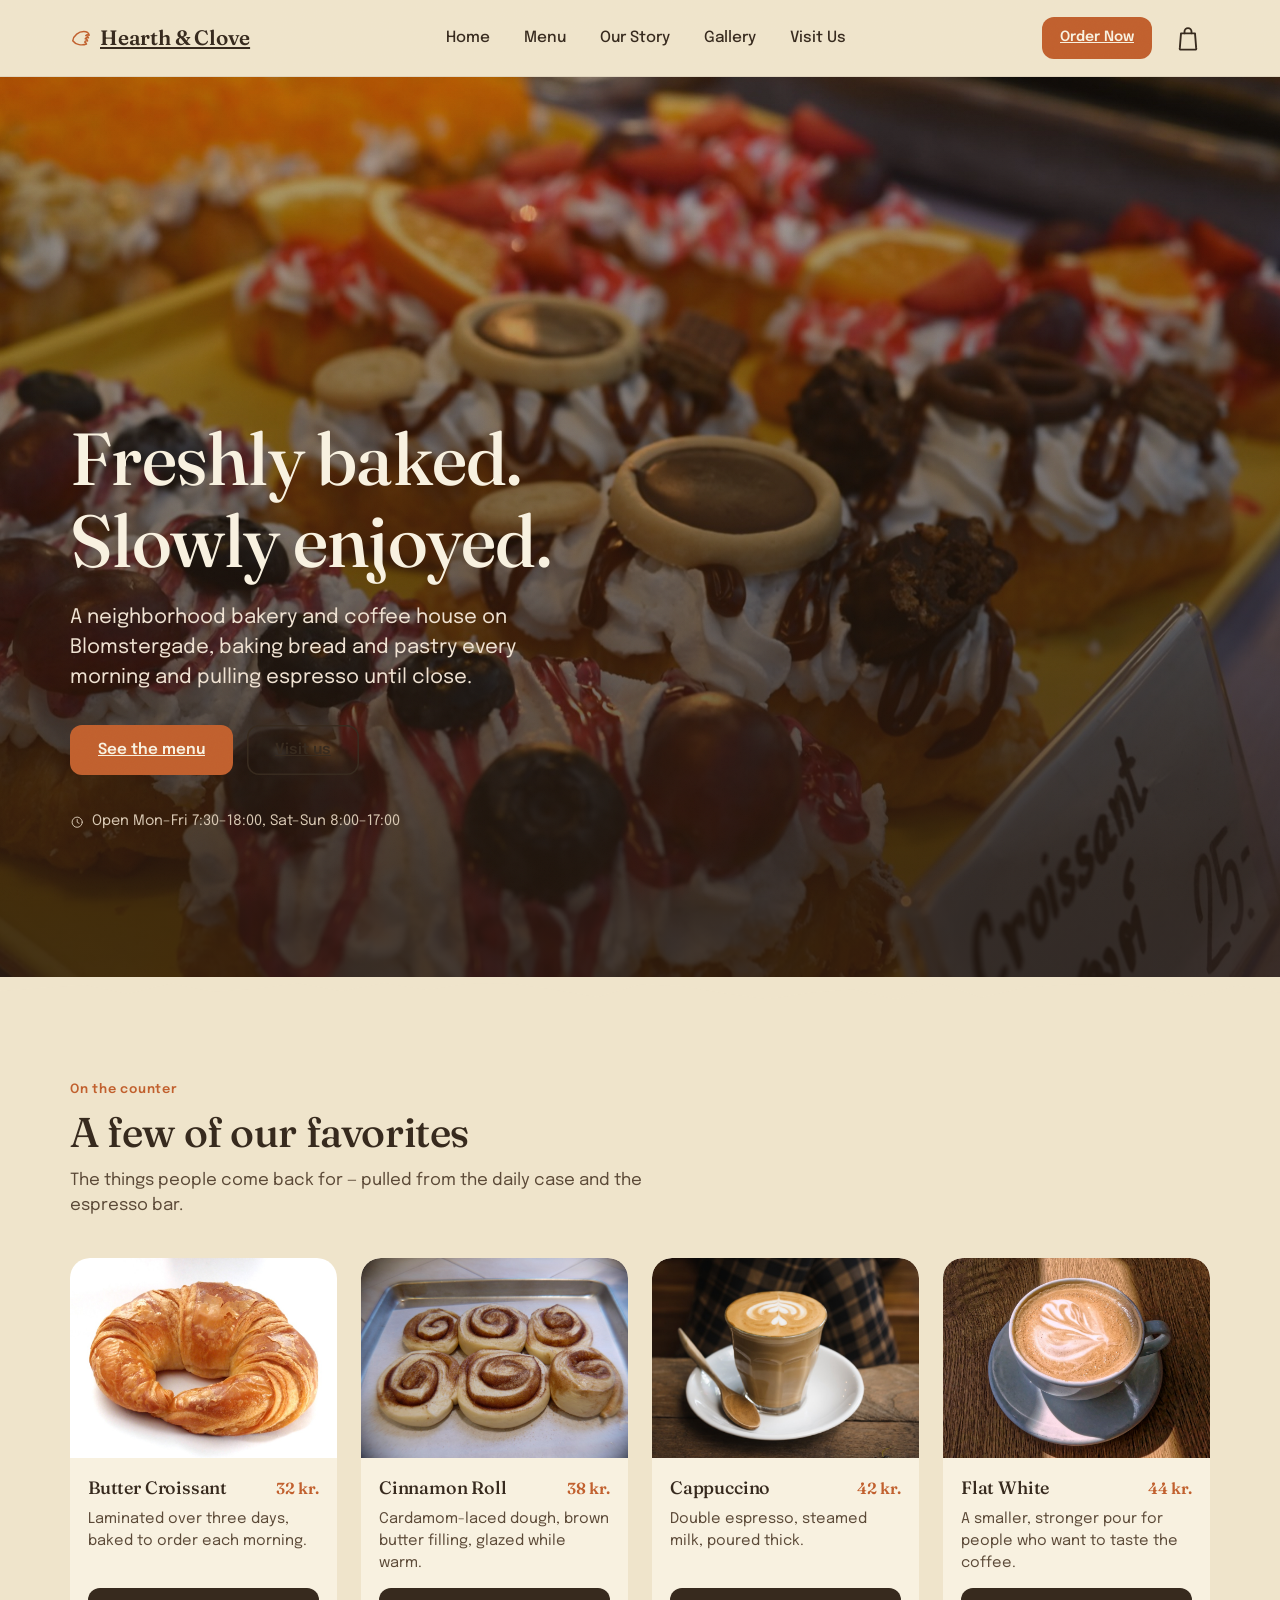
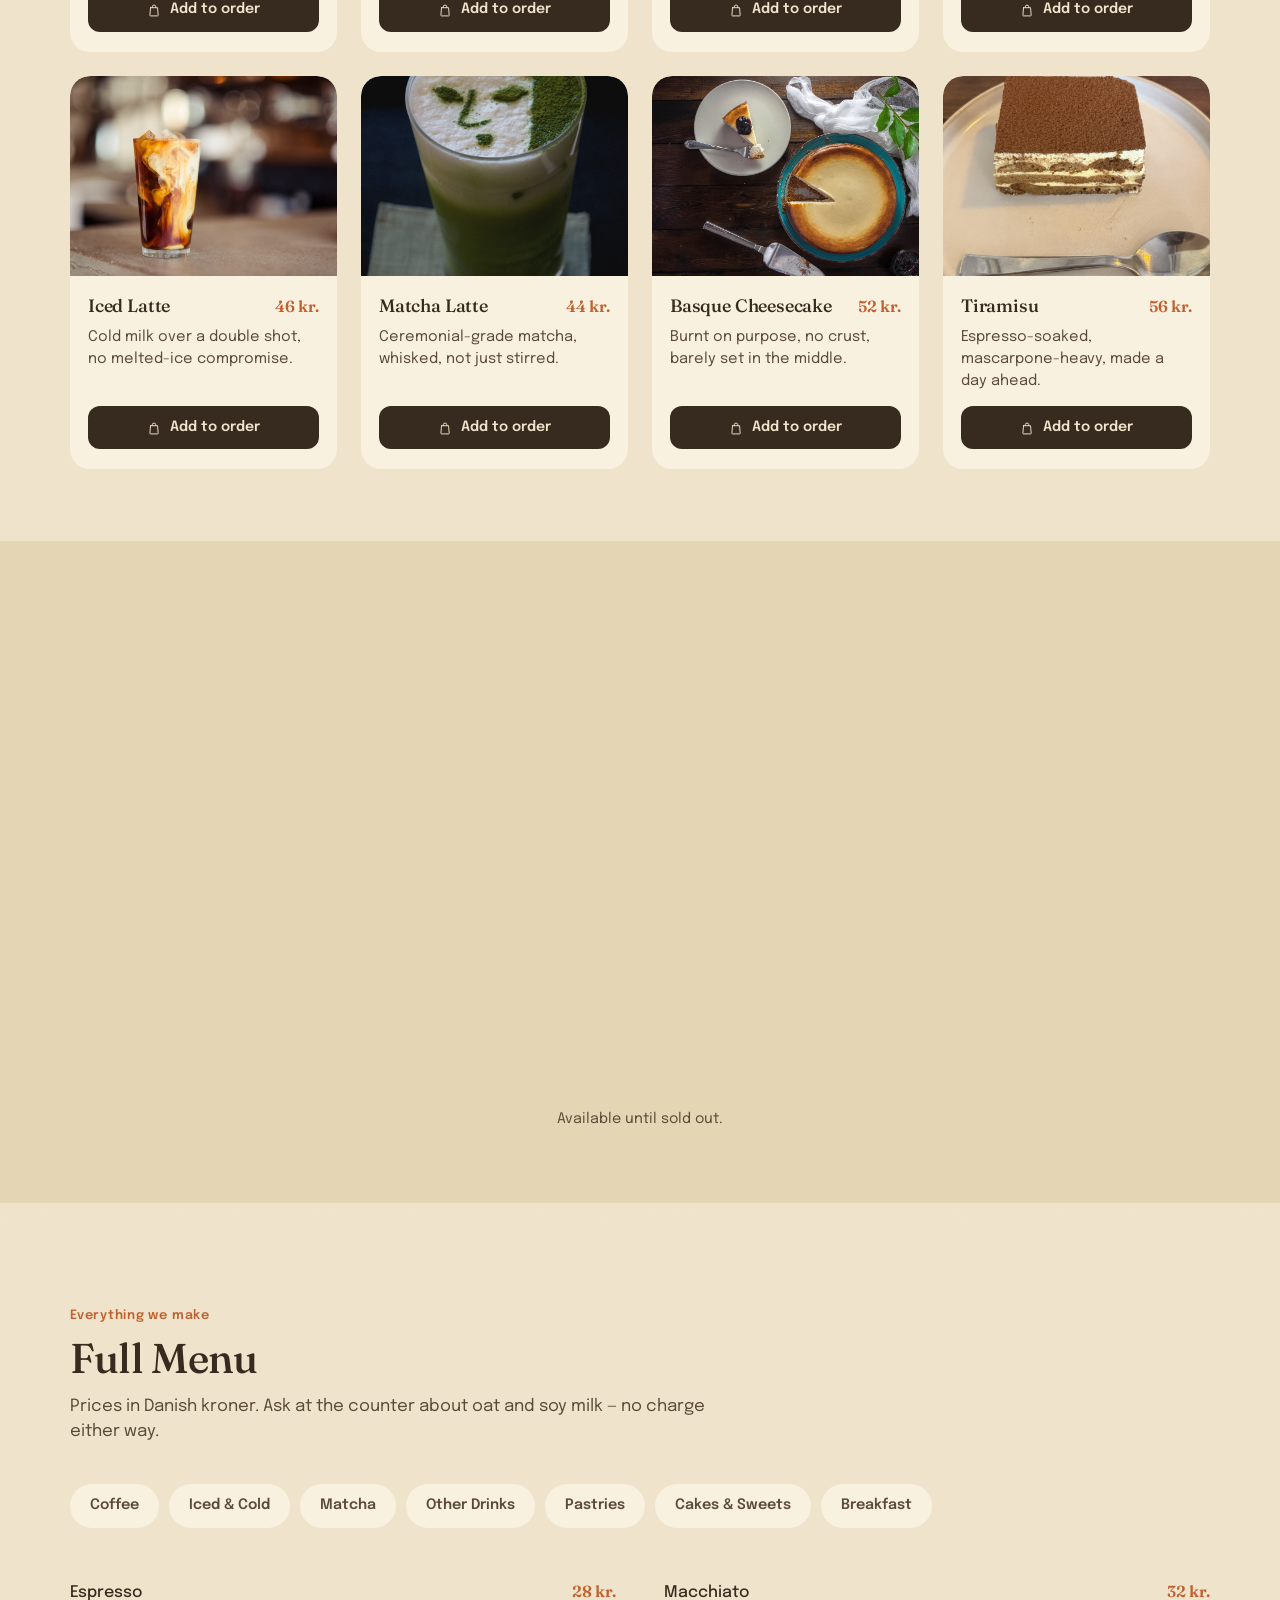
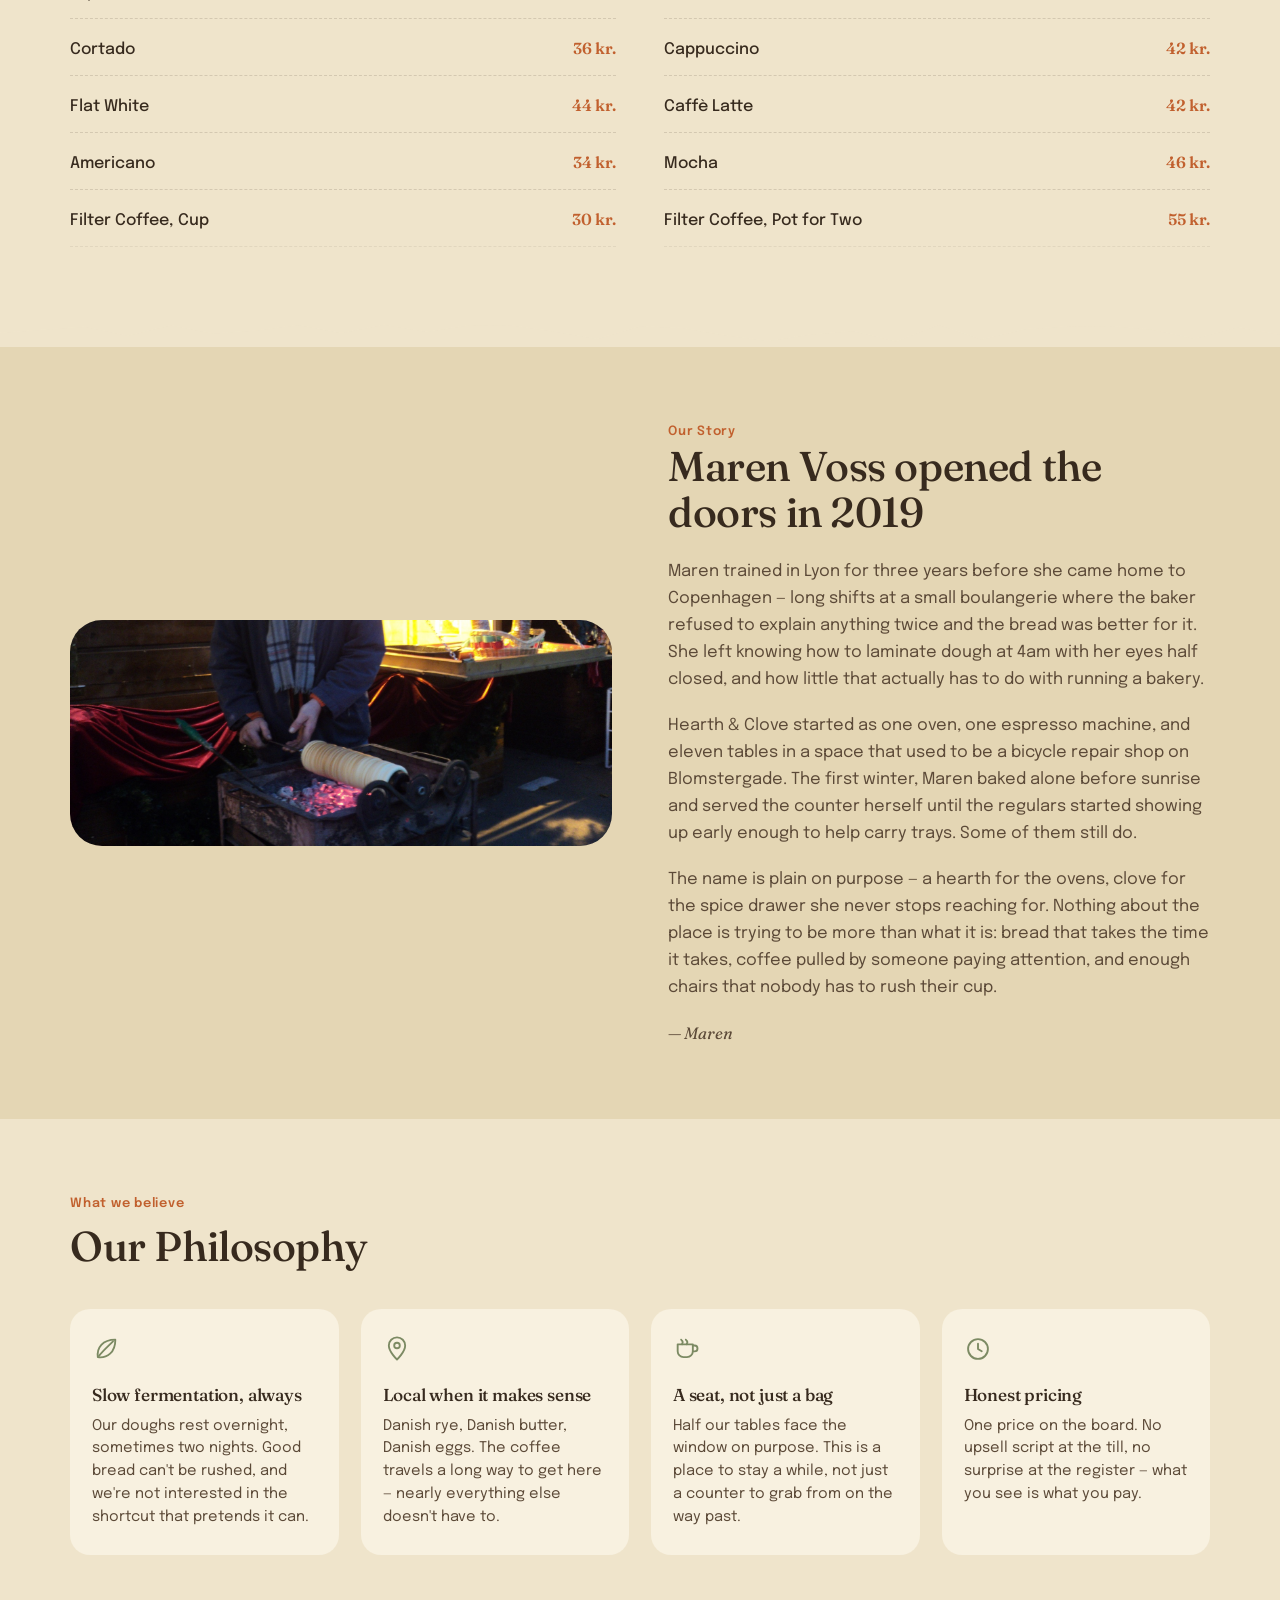
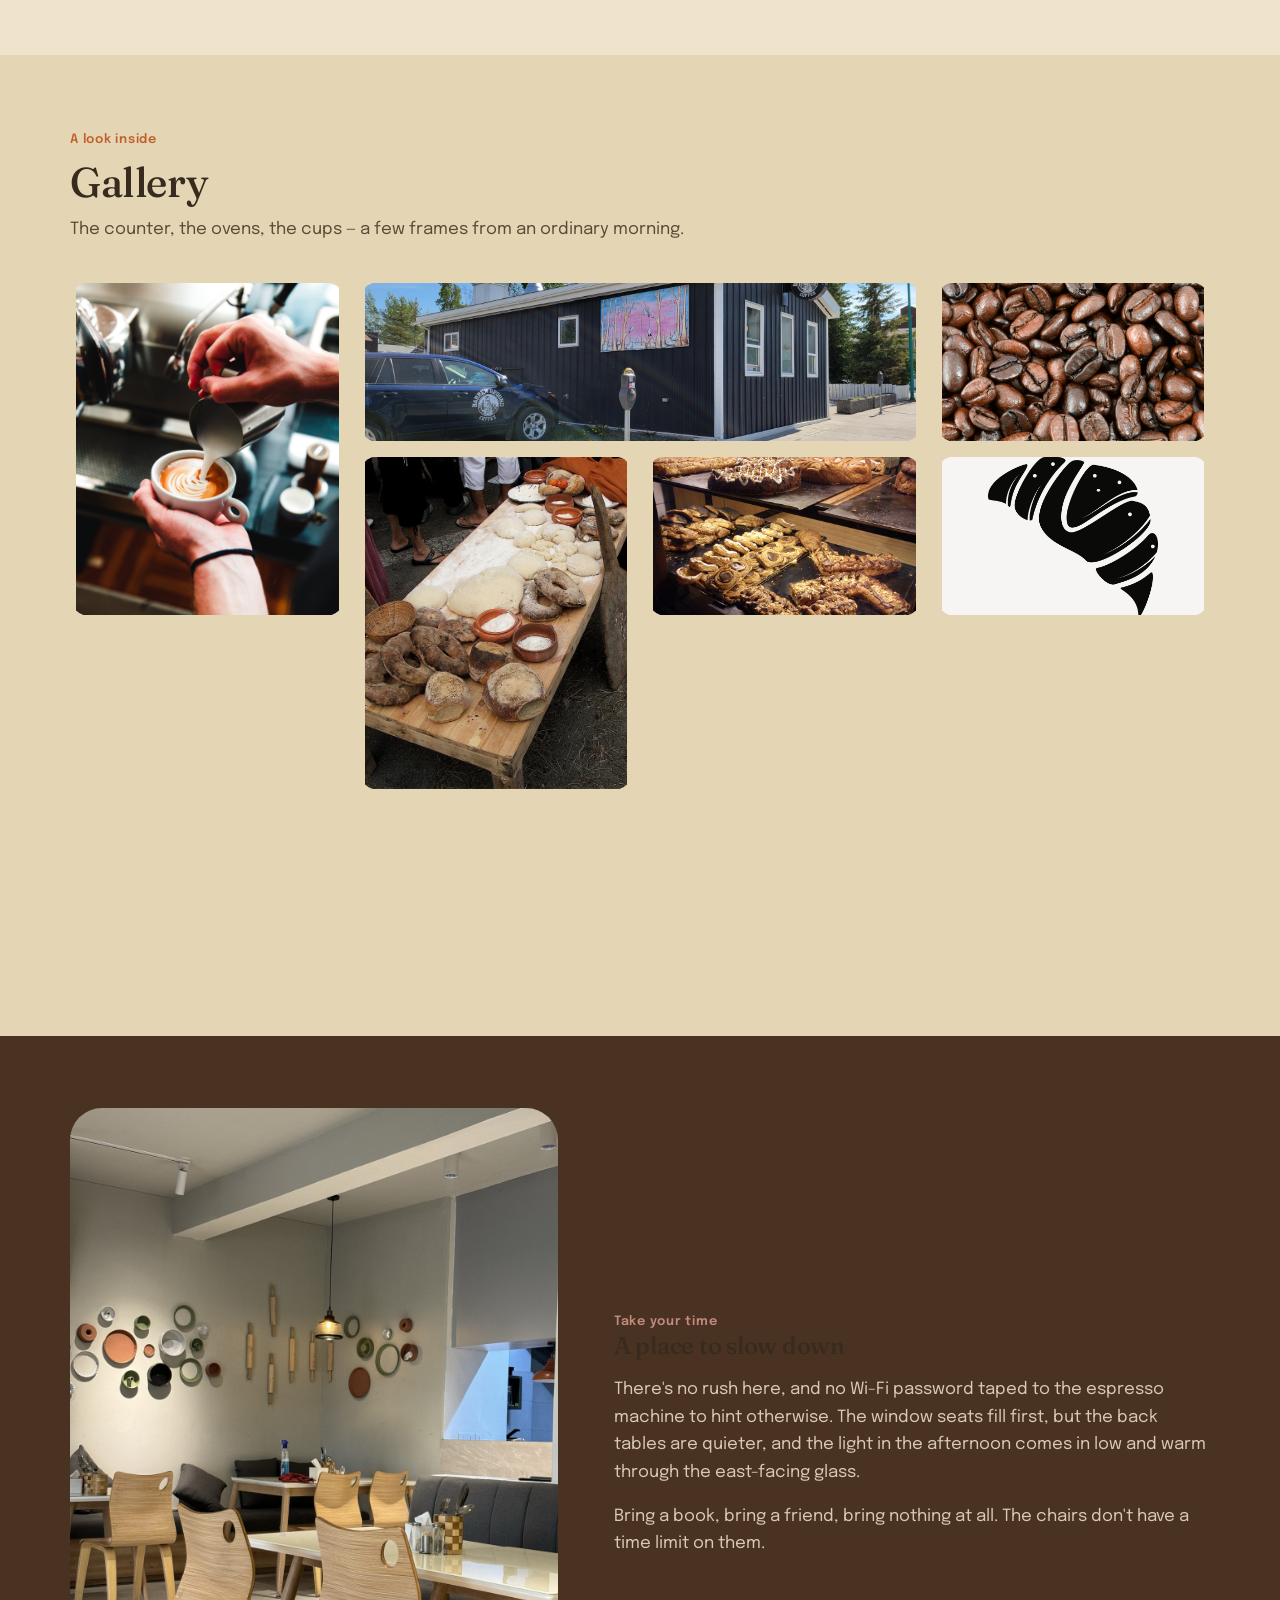
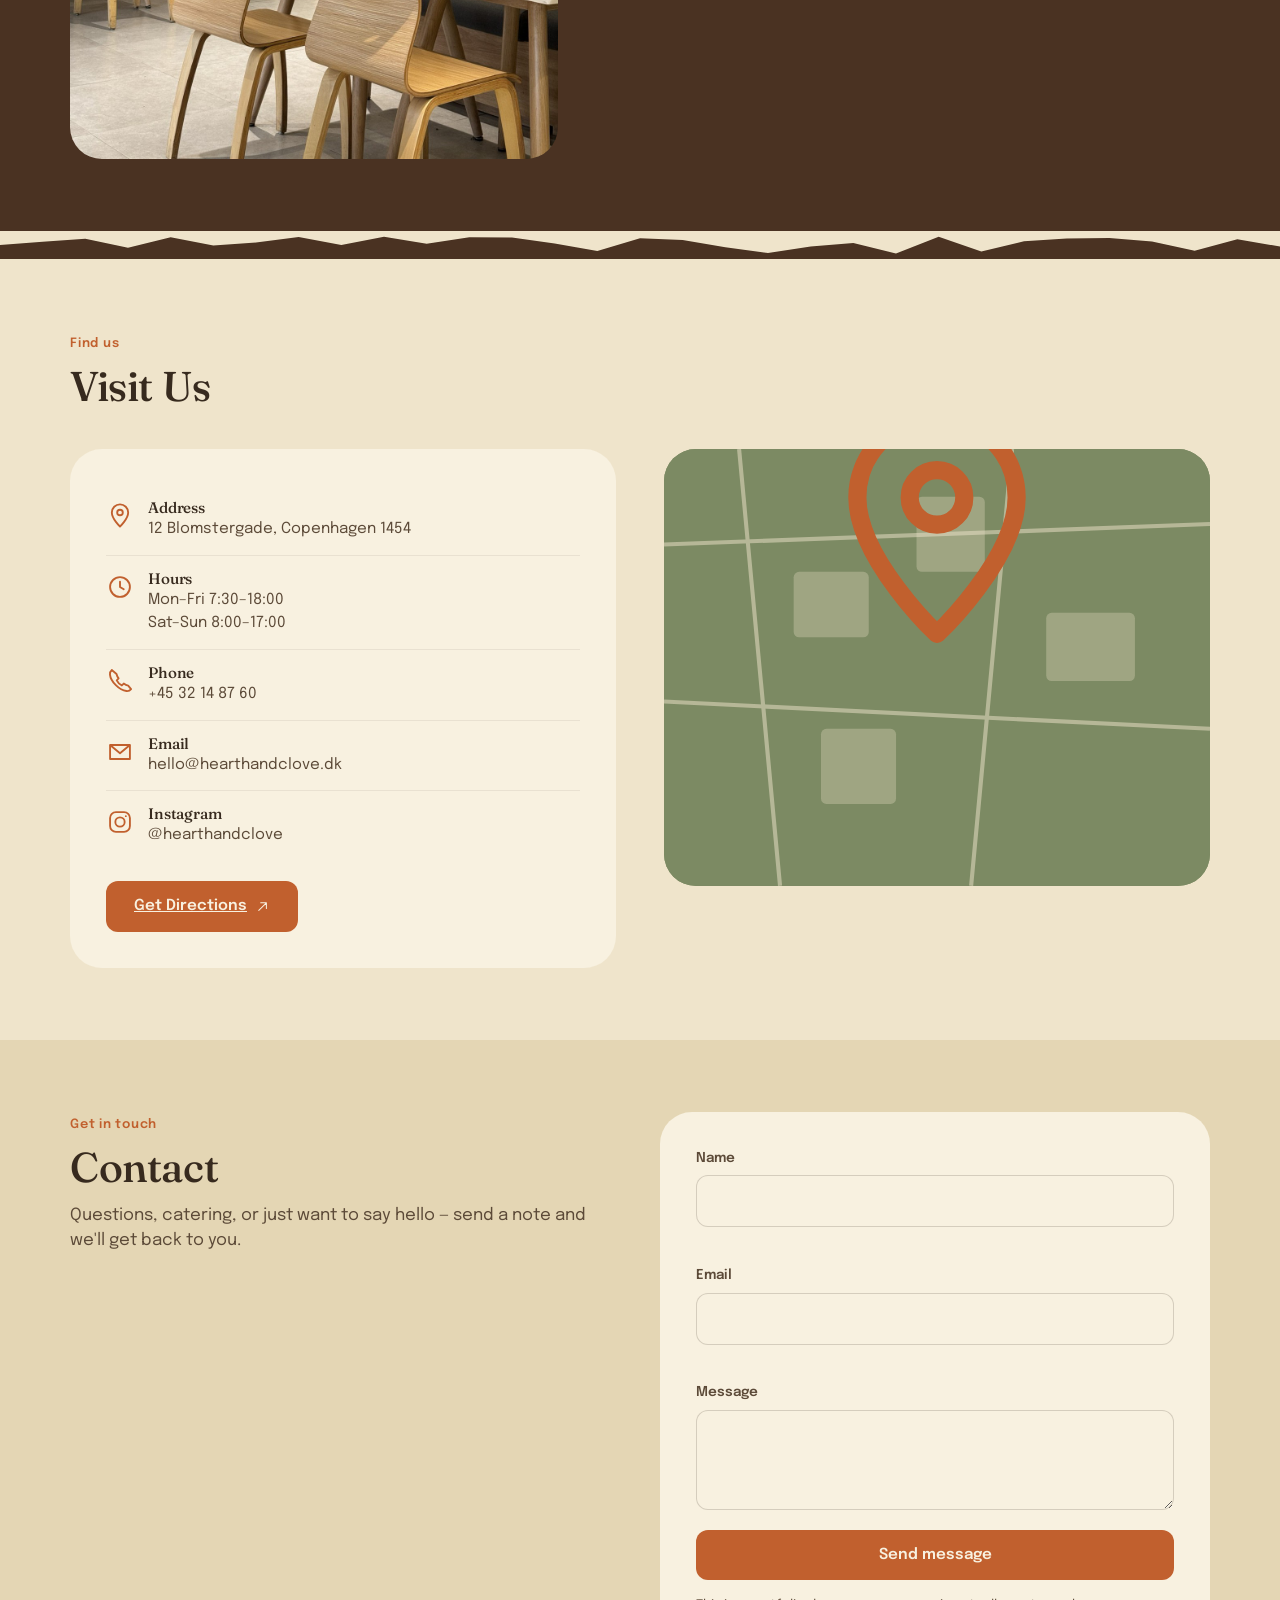
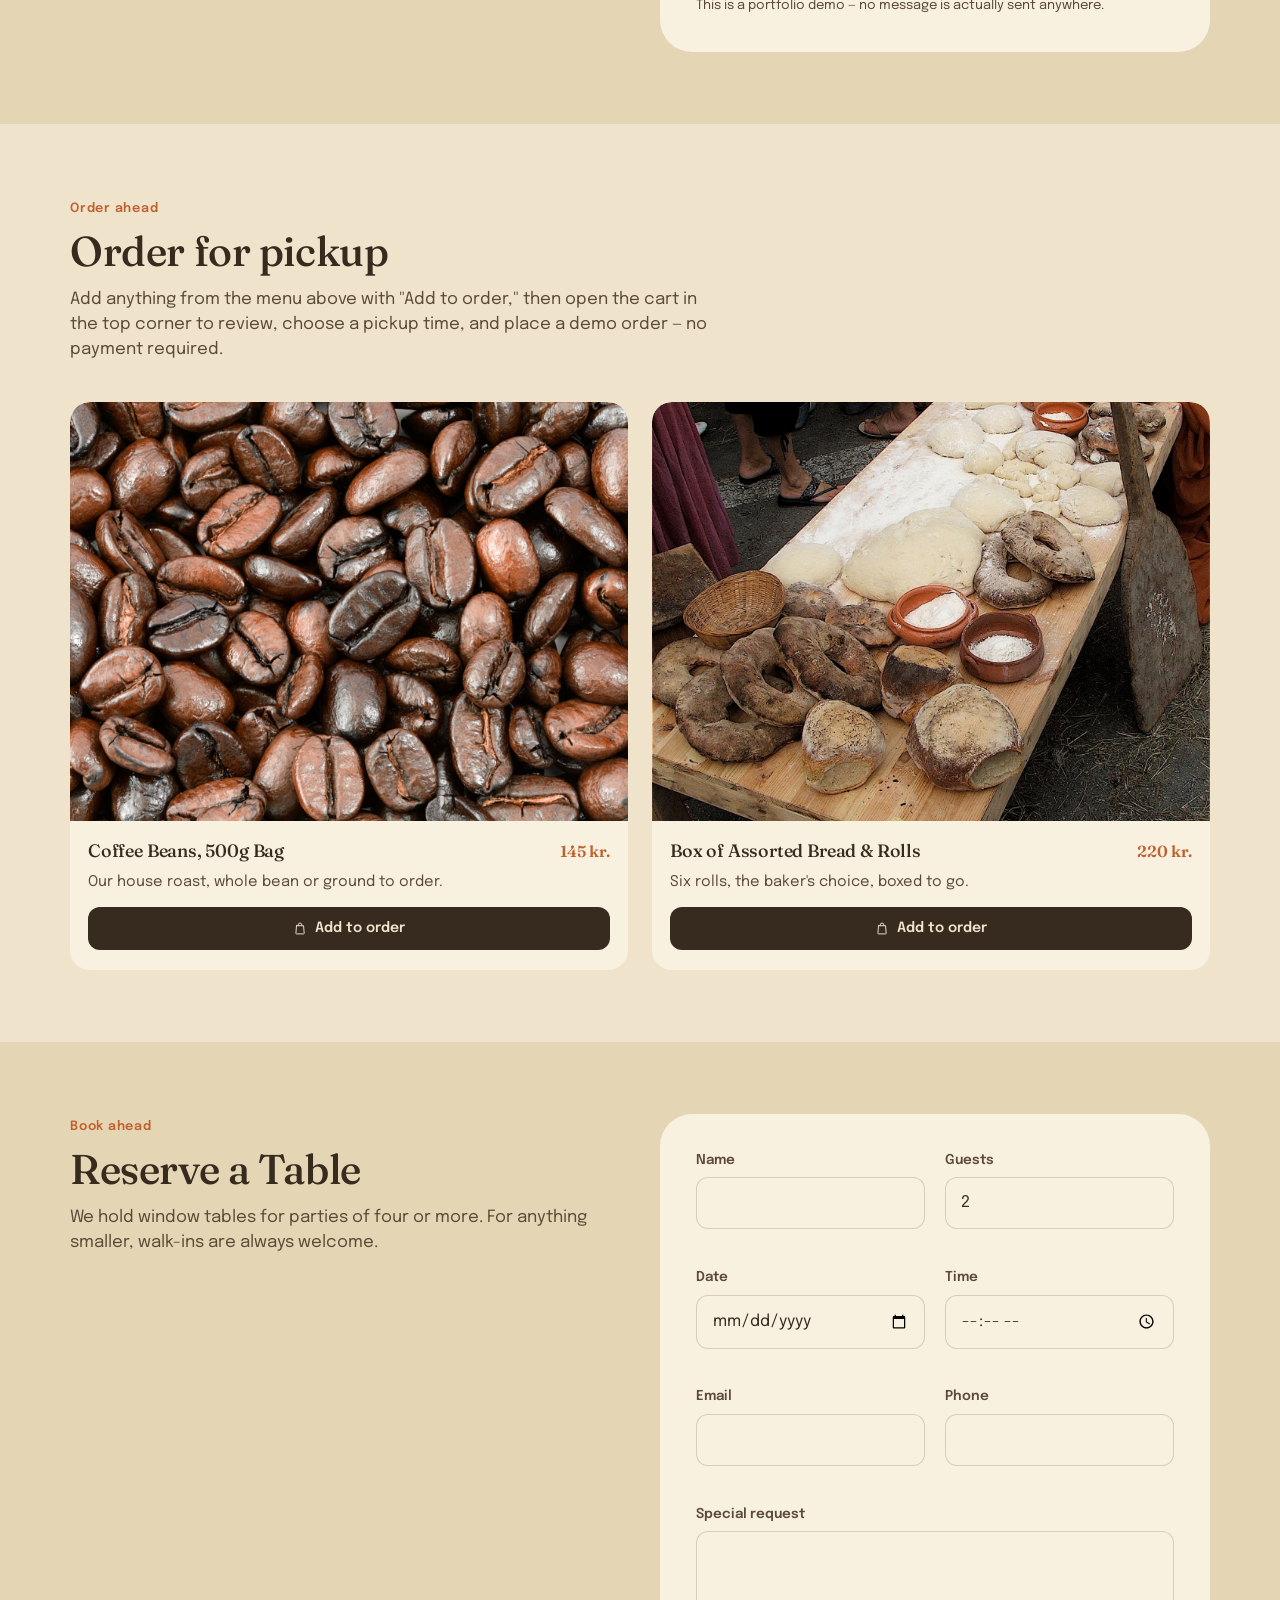
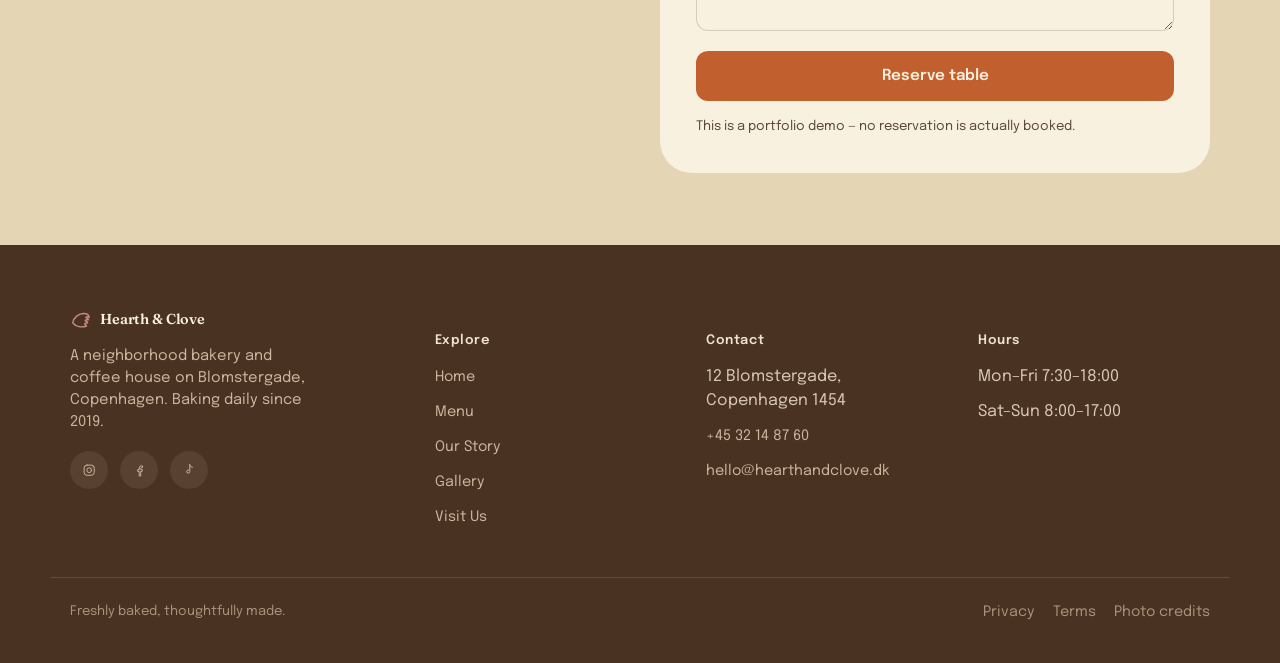
==== index.html @ 31918c6c "Add Hearth & Clove bakery/coffee shop portfolio site Fictional Copenhagen bakery brand built as a de" ====
<!DOCTYPE html>
<html lang="en">
<head>
<meta charset="UTF-8">
<meta name="viewport" content="width=device-width, initial-scale=1, viewport-fit=cover, interactive-widget=resizes-content">
<title>Hearth & Clove — Bakery &amp; Coffee House in Copenhagen</title>
<meta name="description" content="Hearth & Clove is a bakery and coffee house on Blomstergade in Copenhagen, baking bread and pastry daily and pulling espresso from open to close.">
<meta name="theme-color" media="(prefers-color-scheme: light)" content="#EFE4CB">
<meta name="theme-color" media="(prefers-color-scheme: dark)" content="#EFE4CB">
<meta name="color-scheme" content="light">
<link rel="preconnect" href="https://fonts.googleapis.com">
<link rel="preconnect" href="https://fonts.gstatic.com" crossorigin>
<link href="https://fonts.googleapis.com/css2?family=Fraunces:opsz,wght@9..144,400;9..144,500;9..144,600&family=Epilogue:wght@400;500;600;700&display=swap" rel="stylesheet">
<link rel="stylesheet" href="assets/css/style.css">
</head>
<body>

<!-- ============ Icon sprite (inline, single-weight line icons — no unicode glyphs) ============ -->
<svg style="display:none" aria-hidden="true">
  <symbol id="icon-cup" viewBox="0 0 24 24">
    <path d="M4 8h13v6a5 5 0 0 1-5 5H9a5 5 0 0 1-5-5V8Z"/>
    <path d="M17 9h1.5a2.5 2.5 0 0 1 0 5H17"/>
    <path d="M7 4c.5 1 1.3 1.2 1.3 2.2 0 .7-.5 1-.5 1.8M11 4c.5 1 1.3 1.2 1.3 2.2 0 .7-.5 1-.5 1.8"/>
  </symbol>
  <symbol id="icon-croissant" viewBox="0 0 24 24">
    <path d="M3 15c1-6 6.5-10 12-10 3 0 5.5 1.8 6 4-1.6-.8-3-.6-3.8.4 1.6.1 2.7 1 3 2.4-1.7-.5-3-.1-3.6 1.1 1.5.2 2.4 1 2.6 2.3-1.6-.4-2.8.1-3.2 1.3 1.2.3 1.9 1 2 2.1-4.8 1.8-11.8 1-15-3.6Z"/>
  </symbol>
  <symbol id="icon-clock" viewBox="0 0 24 24">
    <circle cx="12" cy="12" r="8.5"/>
    <path d="M12 7.5V12l3.2 2"/>
  </symbol>
  <symbol id="icon-pin" viewBox="0 0 24 24">
    <path d="M12 21s7-6.6 7-12A7 7 0 0 0 5 9c0 5.4 7 12 7 12Z"/>
    <circle cx="12" cy="9" r="2.4"/>
  </symbol>
  <symbol id="icon-leaf" viewBox="0 0 24 24">
    <path d="M5 19C4 11 9 4 20 4c0 11-7 16-15 15Z"/>
    <path d="M6 18c3-4 6-6.5 12-12.5"/>
  </symbol>
  <symbol id="icon-close" viewBox="0 0 24 24">
    <path d="M5 5l14 14M19 5 5 19"/>
  </symbol>
  <symbol id="icon-menu" viewBox="0 0 24 24">
    <path d="M4 7h16M4 12h16M4 17h16"/>
  </symbol>
  <symbol id="icon-bag" viewBox="0 0 24 24">
    <path d="M6 8h12l1 12.5a1 1 0 0 1-1 1.5H6a1 1 0 0 1-1-1.5L6 8Z"/>
    <path d="M9 8V6.5a3 3 0 0 1 6 0V8"/>
  </symbol>
  <symbol id="icon-chevron-left" viewBox="0 0 24 24">
    <path d="M15 5 8 12l7 7"/>
  </symbol>
  <symbol id="icon-chevron-right" viewBox="0 0 24 24">
    <path d="M9 5l7 7-7 7"/>
  </symbol>
  <symbol id="icon-arrow-up-right" viewBox="0 0 24 24">
    <path d="M6 18 18 6M9 6h9v9"/>
  </symbol>
  <symbol id="icon-mail" viewBox="0 0 24 24">
    <path d="M3.5 6h17v12h-17z"/>
    <path d="m4 6.5 8 6.5 8-6.5"/>
  </symbol>
  <symbol id="icon-phone" viewBox="0 0 24 24">
    <path d="M6 3.5 9 6c.3 1.3.9 2.6 1.8 3.8L9.2 11.4c1 2 2.4 3.4 4.4 4.4l1.6-1.6c1.2.9 2.5 1.5 3.8 1.8l2.5 3c-1 1.2-2.4 1.8-4 1.6C11.5 20 4 12.5 3.4 6.5c-.2-1.6.4-3 1.6-4Z"/>
  </symbol>
  <symbol id="icon-instagram" viewBox="0 0 24 24">
    <rect x="3.5" y="3.5" width="17" height="17" rx="5"/>
    <circle cx="12" cy="12" r="4"/>
    <circle cx="17" cy="7" r="0.8" fill="currentColor" stroke="none"/>
  </symbol>
  <symbol id="icon-facebook" viewBox="0 0 24 24">
    <path d="M14.5 21v-7h2.4l.4-3h-2.8V9c0-.9.3-1.5 1.7-1.5h1.3V4.8c-.2 0-1-.1-2-.1-2 0-3.4 1.2-3.4 3.5V11H9.5v3H12v7Z"/>
  </symbol>
  <symbol id="icon-tiktok" viewBox="0 0 24 24">
    <path d="M13 3v11.2a2.6 2.6 0 1 1-2-2.5"/>
    <path d="M13 3c.4 2.4 2 4 4.5 4.2"/>
  </symbol>
</svg>

<!-- ============ Nav ============ -->
<nav class="nav">
  <div class="container nav__row">
    <a href="#home" class="wordmark">
      <svg class="icon" viewBox="0 0 24 24"><use href="#icon-croissant"/></svg>
      Hearth &amp; Clove
    </a>
    <ul class="nav__links">
      <li><a href="#home">Home</a></li>
      <li><a href="#menu">Menu</a></li>
      <li><a href="#story">Our Story</a></li>
      <li><a href="#gallery">Gallery</a></li>
      <li><a href="#visit">Visit Us</a></li>
    </ul>
    <div class="nav__cta">
      <a href="#order" class="btn btn-primary btn-sm">Order Now</a>
      <button type="button" class="cart-btn" id="cart-open" aria-label="Open your order">
        <svg class="icon icon-lg" viewBox="0 0 24 24"><use href="#icon-bag"/></svg>
        <span class="cart-badge" hidden>0</span>
      </button>
      <input type="checkbox" id="nav-toggle" class="nav-toggle-input">
      <label for="nav-toggle" class="nav-toggle-label" aria-label="Open menu">
        <svg class="icon icon-lg" viewBox="0 0 24 24"><use href="#icon-menu"/></svg>
      </label>
    </div>
  </div>
  <div class="nav-drawer" aria-hidden="true">
    <div class="nav-drawer__scrim"></div>
    <div class="nav-drawer__panel">
      <button type="button" class="nav-drawer__close" aria-label="Close menu">
        <svg class="icon icon-lg" viewBox="0 0 24 24"><use href="#icon-close"/></svg>
      </button>
      <ul class="nav-drawer__links">
        <li><a href="#home">Home</a></li>
        <li><a href="#menu">Menu</a></li>
        <li><a href="#story">Our Story</a></li>
        <li><a href="#gallery">Gallery</a></li>
        <li><a href="#visit">Visit Us</a></li>
      </ul>
      <div class="nav-drawer__cta">
        <a href="#order" class="btn btn-primary btn-block">Order Now</a>
      </div>
    </div>
  </div>
</nav>

<main>

<!-- ============ Hero ============ -->
<section class="hero" id="home">
  <div class="hero__media">
    <img src="assets/img/hero/hero-counter.jpg" alt="Assorted mini pastries topped with cream, fresh fruit, and chocolate drizzle in a bakery display case." width="1600" height="1066" fetchpriority="high">
  </div>
  <div class="hero__scrim"></div>
  <div class="hero__content container">
    <h1 class="reveal is-visible">Freshly baked.<br>Slowly enjoyed.</h1>
    <p class="hero__sub reveal is-visible" style="transition-delay:80ms">A neighborhood bakery and coffee house on Blomstergade, baking bread and pastry every morning and pulling espresso until close.</p>
    <div class="hero__actions reveal is-visible" style="transition-delay:140ms">
      <a href="#menu" class="btn btn-primary">See the menu</a>
      <a href="#visit" class="btn btn-secondary">Visit us</a>
    </div>
    <div class="hero__info reveal is-visible" style="transition-delay:180ms">
      <svg class="icon" viewBox="0 0 24 24"><use href="#icon-clock"/></svg>
      Open Mon–Fri 7:30–18:00, Sat–Sun 8:00–17:00
    </div>
  </div>
</section>

<div class="deckle"><svg viewBox="0 0 1200 28" preserveAspectRatio="none" aria-hidden="true"><path d="M0,28 L0,14.0 L40,10.8 L80,7.7 L120,16.7 L160,6.3 L200,14.6 L240,11.6 L280,6.0 L320,14.1 L360,5.7 L400,12.8 L440,6.3 L480,6.6 L520,12.6 L560,19.9 L600,7.2 L640,9.0 L680,16.3 L720,22.1 L760,15.4 L800,12.1 L840,22.6 L880,5.8 L920,20.5 L960,10.2 L1000,7.6 L1040,7.1 L1080,10.6 L1120,19.7 L1160,8.3 L1200,15.5 L1200,28 Z"/></svg></div>

<!-- ============ Favorites ============ -->
<section id="favorites">
  <div class="container">
    <div class="section-head reveal">
      <span class="eyebrow">On the counter</span>
      <h2>A few of our favorites</h2>
      <p>The things people come back for — pulled from the daily case and the espresso bar.</p>
    </div>
    <div class="product-grid">

      <article class="product-card reveal-rise">
        <div class="product-card__media">
          <img src="assets/img/products/butter-croissant.jpg" alt="A whole, flaky butter croissant." width="1000" height="750" loading="lazy">
        </div>
        <div class="product-card__body">
          <div class="product-card__row">
            <h3 class="product-card__name">Butter Croissant</h3>
            <span class="product-card__price">32 kr.</span>
          </div>
          <p class="product-card__desc">Laminated over three days, baked to order each morning.</p>
          <button type="button" class="product-card__add" data-id="butter-croissant" data-name="Butter Croissant" data-price="32" data-img="assets/img/products/butter-croissant.jpg">
            <svg class="icon" viewBox="0 0 24 24"><use href="#icon-bag"/></svg> Add to order
          </button>
        </div>
      </article>

      <article class="product-card reveal-rise" style="transition-delay:60ms">
        <div class="product-card__media">
          <img src="assets/img/products/cinnamon-roll.jpg" alt="A cinnamon bun fresh from its second rise, generously spiraled." width="1000" height="750" loading="lazy">
        </div>
        <div class="product-card__body">
          <div class="product-card__row">
            <h3 class="product-card__name">Cinnamon Roll</h3>
            <span class="product-card__price">38 kr.</span>
          </div>
          <p class="product-card__desc">Cardamom-laced dough, brown butter filling, glazed while warm.</p>
          <button type="button" class="product-card__add" data-id="cinnamon-roll" data-name="Cinnamon Roll" data-price="38" data-img="assets/img/products/cinnamon-roll.jpg">
            <svg class="icon" viewBox="0 0 24 24"><use href="#icon-bag"/></svg> Add to order
          </button>
        </div>
      </article>

      <article class="product-card reveal-rise" style="transition-delay:120ms">
        <div class="product-card__media">
          <img src="assets/img/products/cappuccino.jpg" alt="A cappuccino in a white cup with a dusting of cocoa." width="1000" height="666" loading="lazy">
        </div>
        <div class="product-card__body">
          <div class="product-card__row">
            <h3 class="product-card__name">Cappuccino</h3>
            <span class="product-card__price">42 kr.</span>
          </div>
          <p class="product-card__desc">Double espresso, steamed milk, poured thick.</p>
          <button type="button" class="product-card__add" data-id="cappuccino" data-name="Cappuccino" data-price="42" data-img="assets/img/products/cappuccino.jpg">
            <svg class="icon" viewBox="0 0 24 24"><use href="#icon-bag"/></svg> Add to order
          </button>
        </div>
      </article>

      <article class="product-card reveal-rise" style="transition-delay:180ms">
        <div class="product-card__media">
          <img src="assets/img/products/flat-white.jpg" alt="A flat white coffee with tight, velvety latte art." width="1000" height="800" loading="lazy">
        </div>
        <div class="product-card__body">
          <div class="product-card__row">
            <h3 class="product-card__name">Flat White</h3>
            <span class="product-card__price">44 kr.</span>
          </div>
          <p class="product-card__desc">A smaller, stronger pour for people who want to taste the coffee.</p>
          <button type="button" class="product-card__add" data-id="flat-white" data-name="Flat White" data-price="44" data-img="assets/img/products/flat-white.jpg">
            <svg class="icon" viewBox="0 0 24 24"><use href="#icon-bag"/></svg> Add to order
          </button>
        </div>
      </article>

      <article class="product-card reveal-rise" style="transition-delay:0ms">
        <div class="product-card__media">
          <img src="assets/img/products/iced-latte.jpg" alt="A macro view of an iced latte in a glass, layered with milk and espresso." width="1024" height="684" loading="lazy">
        </div>
        <div class="product-card__body">
          <div class="product-card__row">
            <h3 class="product-card__name">Iced Latte</h3>
            <span class="product-card__price">46 kr.</span>
          </div>
          <p class="product-card__desc">Cold milk over a double shot, no melted-ice compromise.</p>
          <button type="button" class="product-card__add" data-id="iced-latte" data-name="Iced Latte" data-price="46" data-img="assets/img/products/iced-latte.jpg">
            <svg class="icon" viewBox="0 0 24 24"><use href="#icon-bag"/></svg> Add to order
          </button>
        </div>
      </article>

      <article class="product-card reveal-rise" style="transition-delay:60ms">
        <div class="product-card__media">
          <img src="assets/img/products/matcha-latte.jpg" alt="A matcha latte with a vivid green swirl in a glass cup." width="874" height="1000" loading="lazy">
        </div>
        <div class="product-card__body">
          <div class="product-card__row">
            <h3 class="product-card__name">Matcha Latte</h3>
            <span class="product-card__price">44 kr.</span>
          </div>
          <p class="product-card__desc">Ceremonial-grade matcha, whisked, not just stirred.</p>
          <button type="button" class="product-card__add" data-id="matcha-latte" data-name="Matcha Latte" data-price="44" data-img="assets/img/products/matcha-latte.jpg">
            <svg class="icon" viewBox="0 0 24 24"><use href="#icon-bag"/></svg> Add to order
          </button>
        </div>
      </article>

      <article class="product-card reveal-rise" style="transition-delay:120ms">
        <div class="product-card__media">
          <img src="assets/img/products/basque-cheesecake.jpg" alt="A slice of Basque-style cheesecake with a deeply caramelized top." width="1024" height="683" loading="lazy">
        </div>
        <div class="product-card__body">
          <div class="product-card__row">
            <h3 class="product-card__name">Basque Cheesecake</h3>
            <span class="product-card__price">52 kr.</span>
          </div>
          <p class="product-card__desc">Burnt on purpose, no crust, barely set in the middle.</p>
          <button type="button" class="product-card__add" data-id="basque-cheesecake" data-name="Basque Cheesecake" data-price="52" data-img="assets/img/products/basque-cheesecake.jpg">
            <svg class="icon" viewBox="0 0 24 24"><use href="#icon-bag"/></svg> Add to order
          </button>
        </div>
      </article>

      <article class="product-card reveal-rise" style="transition-delay:180ms">
        <div class="product-card__media">
          <img src="assets/img/products/tiramisu.jpg" alt="A slice of tiramisu dusted with cocoa on a beige plate." width="939" height="1000" loading="lazy">
        </div>
        <div class="product-card__body">
          <div class="product-card__row">
            <h3 class="product-card__name">Tiramisu</h3>
            <span class="product-card__price">56 kr.</span>
          </div>
          <p class="product-card__desc">Espresso-soaked, mascarpone-heavy, made a day ahead.</p>
          <button type="button" class="product-card__add" data-id="tiramisu" data-name="Tiramisu" data-price="56" data-img="assets/img/products/tiramisu.jpg">
            <svg class="icon" viewBox="0 0 24 24"><use href="#icon-bag"/></svg> Add to order
          </button>
        </div>
      </article>

    </div>
  </div>
</section>

<!-- ============ Baked today ============ -->
<section class="section-alt">
  <div class="container">
    <div class="section-head reveal">
      <span class="eyebrow">Today's board</span>
      <h2>Baked today</h2>
      <p>A short, changing list — what came out of the oven this morning.</p>
    </div>
    <div class="specials-strip">
      <article class="special-card special-card--today reveal-rise">
        <div class="special-card__media">
          <img src="assets/img/gallery/bread-basket.jpg" alt="A basket piled with freshly baked bread rolls." width="1476" height="1600" loading="lazy">
        </div>
        <div class="special-card__body">
          <h3 class="special-card__name">Rugbrød Sourdough Loaf</h3>
          <p class="special-card__price">45 kr. per loaf</p>
        </div>
      </article>
      <article class="special-card reveal-rise" style="transition-delay:60ms">
        <div class="special-card__media">
          <img src="assets/img/gallery/counter-display.jpg" alt="A Danish pastry with a glossy glaze, fresh from the case." width="1600" height="1200" loading="lazy">
        </div>
        <div class="special-card__body">
          <h3 class="special-card__name">Seasonal Danish Pastry</h3>
          <p class="special-card__price">34 kr.</p>
        </div>
      </article>
      <article class="special-card reveal-rise" style="transition-delay:120ms">
        <div class="special-card__media">
          <img src="assets/img/gallery/cinnamon-rolls.jpg" alt="A rolled sweet bread studded with nuts, sliced to show its spiral layers." width="1600" height="963" loading="lazy">
        </div>
        <div class="special-card__body">
          <h3 class="special-card__name">Cinnamon Swirl Loaf</h3>
          <p class="special-card__price">40 kr., sold by the slice</p>
        </div>
      </article>
      <article class="special-card reveal-rise" style="transition-delay:180ms">
        <div class="special-card__media">
          <img src="assets/img/hero/hero-counter.jpg" alt="Assorted mini pastries in the bakery display case." width="1600" height="1066" loading="lazy">
        </div>
        <div class="special-card__body">
          <h3 class="special-card__name">Morning Pastry Selection</h3>
          <p class="special-card__price">Ask what's fresh</p>
        </div>
      </article>
    </div>
    <p class="specials-note">Available until sold out.</p>
  </div>
</section>

<div class="deckle"><svg viewBox="0 0 1200 28" preserveAspectRatio="none" aria-hidden="true"><path d="M0,28 L0,14.0 L40,10.8 L80,7.7 L120,16.7 L160,6.3 L200,14.6 L240,11.6 L280,6.0 L320,14.1 L360,5.7 L400,12.8 L440,6.3 L480,6.6 L520,12.6 L560,19.9 L600,7.2 L640,9.0 L680,16.3 L720,22.1 L760,15.4 L800,12.1 L840,22.6 L880,5.8 L920,20.5 L960,10.2 L1000,7.6 L1040,7.1 L1080,10.6 L1120,19.7 L1160,8.3 L1200,15.5 L1200,28 Z"/></svg></div>

<!-- ============ Full menu ============ -->
<section id="menu">
  <div class="container">
    <div class="section-head reveal">
      <span class="eyebrow">Everything we make</span>
      <h2>Full Menu</h2>
      <p>Prices in Danish kroner. Ask at the counter about oat and soy milk — no charge either way.</p>
    </div>

    <input type="radio" name="menu-tab" id="tab-coffee" class="menu-radio" checked>
    <input type="radio" name="menu-tab" id="tab-iced" class="menu-radio">
    <input type="radio" name="menu-tab" id="tab-matcha" class="menu-radio">
    <input type="radio" name="menu-tab" id="tab-other" class="menu-radio">
    <input type="radio" name="menu-tab" id="tab-pastries" class="menu-radio">
    <input type="radio" name="menu-tab" id="tab-cakes" class="menu-radio">
    <input type="radio" name="menu-tab" id="tab-breakfast" class="menu-radio">

    <div class="menu-tabs">
      <label for="tab-coffee" class="tab-label">Coffee</label>
      <label for="tab-iced" class="tab-label">Iced &amp; Cold</label>
      <label for="tab-matcha" class="tab-label">Matcha</label>
      <label for="tab-other" class="tab-label">Other Drinks</label>
      <label for="tab-pastries" class="tab-label">Pastries</label>
      <label for="tab-cakes" class="tab-label">Cakes &amp; Sweets</label>
      <label for="tab-breakfast" class="tab-label">Breakfast</label>
    </div>
    <!-- Note: the seven radios above are DOM-siblings preceding .menu-panels so the
         #tab-x:checked ~ .menu-panels [data-for="x"] crossfade rule in style.css matches. -->

    <div class="menu-panels">
      <div class="menu-panel" data-for="coffee">
        <ul class="menu-list">
          <li class="menu-item"><span class="menu-item__name">Espresso</span><span class="menu-item__price">28 kr.</span></li>
          <li class="menu-item"><span class="menu-item__name">Macchiato</span><span class="menu-item__price">32 kr.</span></li>
          <li class="menu-item"><span class="menu-item__name">Cortado</span><span class="menu-item__price">36 kr.</span></li>
          <li class="menu-item"><span class="menu-item__name">Cappuccino</span><span class="menu-item__price">42 kr.</span></li>
          <li class="menu-item"><span class="menu-item__name">Flat White</span><span class="menu-item__price">44 kr.</span></li>
          <li class="menu-item"><span class="menu-item__name">Caffè Latte</span><span class="menu-item__price">42 kr.</span></li>
          <li class="menu-item"><span class="menu-item__name">Americano</span><span class="menu-item__price">34 kr.</span></li>
          <li class="menu-item"><span class="menu-item__name">Mocha</span><span class="menu-item__price">46 kr.</span></li>
          <li class="menu-item"><span class="menu-item__name">Filter Coffee, Cup</span><span class="menu-item__price">30 kr.</span></li>
          <li class="menu-item"><span class="menu-item__name">Filter Coffee, Pot for Two</span><span class="menu-item__price">55 kr.</span></li>
        </ul>
      </div>
      <div class="menu-panel" data-for="iced">
        <ul class="menu-list">
          <li class="menu-item"><span class="menu-item__name">Iced Latte</span><span class="menu-item__price">46 kr.</span></li>
          <li class="menu-item"><span class="menu-item__name">Iced Americano</span><span class="menu-item__price">38 kr.</span></li>
          <li class="menu-item"><span class="menu-item__name">Cold Brew</span><span class="menu-item__price">42 kr.</span></li>
          <li class="menu-item"><span class="menu-item__name">Iced Mocha</span><span class="menu-item__price">48 kr.</span></li>
          <li class="menu-item"><span class="menu-item__name">Iced Cortado</span><span class="menu-item__price">40 kr.</span></li>
          <li class="menu-item"><span class="menu-item__name">Affogato</span><span class="menu-item__price">48 kr.</span></li>
        </ul>
      </div>
      <div class="menu-panel" data-for="matcha">
        <ul class="menu-list">
          <li class="menu-item"><span class="menu-item__name">Matcha Latte</span><span class="menu-item__price">44 kr.</span></li>
          <li class="menu-item"><span class="menu-item__name">Iced Matcha Latte</span><span class="menu-item__price">46 kr.</span></li>
          <li class="menu-item"><span class="menu-item__name">Matcha Latte, Oat Milk</span><span class="menu-item__price">46 kr.</span></li>
          <li class="menu-item"><span class="menu-item__name">Hojicha Latte</span><span class="menu-item__price">42 kr.</span></li>
        </ul>
      </div>
      <div class="menu-panel" data-for="other">
        <ul class="menu-list">
          <li class="menu-item"><span class="menu-item__name">Hot Chocolate</span><span class="menu-item__price">38 kr.</span></li>
          <li class="menu-item"><span class="menu-item__name">Chai Latte</span><span class="menu-item__price">40 kr.</span></li>
          <li class="menu-item"><span class="menu-item__name">Fresh Mint Tea</span><span class="menu-item__price">32 kr.</span></li>
          <li class="menu-item"><span class="menu-item__name">Ginger &amp; Lemon Tea</span><span class="menu-item__price">32 kr.</span></li>
          <li class="menu-item"><span class="menu-item__name">Sparkling Elderflower</span><span class="menu-item__price">36 kr.</span></li>
          <li class="menu-item"><span class="menu-item__name">Fresh Orange Juice</span><span class="menu-item__price">38 kr.</span></li>
        </ul>
      </div>
      <div class="menu-panel" data-for="pastries">
        <ul class="menu-list">
          <li class="menu-item"><span class="menu-item__name">Butter Croissant</span><span class="menu-item__price">32 kr.</span></li>
          <li class="menu-item"><span class="menu-item__name">Pain au Chocolat</span><span class="menu-item__price">34 kr.</span></li>
          <li class="menu-item"><span class="menu-item__name">Cinnamon Roll</span><span class="menu-item__price">38 kr.</span></li>
          <li class="menu-item"><span class="menu-item__name">Cardamom Bun</span><span class="menu-item__price">36 kr.</span></li>
          <li class="menu-item"><span class="menu-item__name">Almond Croissant</span><span class="menu-item__price">40 kr.</span></li>
          <li class="menu-item"><span class="menu-item__name">Rye Sourdough, Butter</span><span class="menu-item__price">30 kr.</span></li>
          <li class="menu-item"><span class="menu-item__name">Seeded Rugbrød Roll</span><span class="menu-item__price">28 kr.</span></li>
        </ul>
      </div>
      <div class="menu-panel" data-for="cakes">
        <ul class="menu-list">
          <li class="menu-item"><span class="menu-item__name">Basque Cheesecake</span><span class="menu-item__price">52 kr.</span></li>
          <li class="menu-item"><span class="menu-item__name">Tiramisu</span><span class="menu-item__price">56 kr.</span></li>
          <li class="menu-item"><span class="menu-item__name">Carrot Cake</span><span class="menu-item__price">48 kr.</span></li>
          <li class="menu-item"><span class="menu-item__name">Chocolate Fondant Cake</span><span class="menu-item__price">54 kr.</span></li>
          <li class="menu-item"><span class="menu-item__name">Lemon Tart</span><span class="menu-item__price">50 kr.</span></li>
          <li class="menu-item"><span class="menu-item__name">Seasonal Fruit Tart</span><span class="menu-item__price">52 kr.</span></li>
        </ul>
      </div>
      <div class="menu-panel" data-for="breakfast">
        <ul class="menu-list">
          <li class="menu-item"><span class="menu-item__name">Morning Plate — Bread, Cheese, Jam, Butter</span><span class="menu-item__price">78 kr.</span></li>
          <li class="menu-item"><span class="menu-item__name">Soft-Boiled Eggs &amp; Rye Toast</span><span class="menu-item__price">62 kr.</span></li>
          <li class="menu-item"><span class="menu-item__name">Overnight Oats, Seasonal Berries</span><span class="menu-item__price">58 kr.</span></li>
          <li class="menu-item"><span class="menu-item__name">Avocado on Rye</span><span class="menu-item__price">68 kr.</span></li>
          <li class="menu-item"><span class="menu-item__name">Granola &amp; Yogurt Bowl</span><span class="menu-item__price">56 kr.</span></li>
          <li class="menu-item"><span class="menu-item__name">Smørrebrød of the Day</span><span class="menu-item__price">72 kr.</span></li>
        </ul>
      </div>
    </div>
  </div>
</section>

<div class="deckle"><svg viewBox="0 0 1200 28" preserveAspectRatio="none" aria-hidden="true"><path d="M0,28 L0,14.0 L40,10.8 L80,7.7 L120,16.7 L160,6.3 L200,14.6 L240,11.6 L280,6.0 L320,14.1 L360,5.7 L400,12.8 L440,6.3 L480,6.6 L520,12.6 L560,19.9 L600,7.2 L640,9.0 L680,16.3 L720,22.1 L760,15.4 L800,12.1 L840,22.6 L880,5.8 L920,20.5 L960,10.2 L1000,7.6 L1040,7.1 L1080,10.6 L1120,19.7 L1160,8.3 L1200,15.5 L1200,28 Z"/></svg></div>

<!-- ============ Our Story ============ -->
<section id="story" class="section-alt">
  <div class="container story">
    <div class="story__media story__media--hands reveal-rise">
      <img src="assets/img/story/founder-hands.jpg" alt="Hands tending spiral pastry dough as it turns and bakes over hot coals." width="1600" height="1200" loading="lazy">
    </div>
    <div class="story__text reveal">
      <span class="eyebrow">Our Story</span>
      <h2>Maren Voss opened the doors in 2019</h2>
      <p>Maren trained in Lyon for three years before she came home to Copenhagen — long shifts at a small boulangerie where the baker refused to explain anything twice and the bread was better for it. She left knowing how to laminate dough at 4am with her eyes half closed, and how little that actually has to do with running a bakery.</p>
      <p>Hearth &amp; Clove started as one oven, one espresso machine, and eleven tables in a space that used to be a bicycle repair shop on Blomstergade. The first winter, Maren baked alone before sunrise and served the counter herself until the regulars started showing up early enough to help carry trays. Some of them still do.</p>
      <p>The name is plain on purpose — a hearth for the ovens, clove for the spice drawer she never stops reaching for. Nothing about the place is trying to be more than what it is: bread that takes the time it takes, coffee pulled by someone paying attention, and enough chairs that nobody has to rush their cup.</p>
      <p class="story__signoff">— Maren</p>
    </div>
  </div>
</section>

<!-- ============ Philosophy ============ -->
<section>
  <div class="container">
    <div class="section-head reveal">
      <span class="eyebrow">What we believe</span>
      <h2>Our Philosophy</h2>
    </div>
    <div class="philosophy-grid">
      <div class="philosophy-card reveal">
        <svg class="icon icon-lg" viewBox="0 0 24 24"><use href="#icon-leaf"/></svg>
        <h3>Slow fermentation, always</h3>
        <p>Our doughs rest overnight, sometimes two nights. Good bread can't be rushed, and we're not interested in the shortcut that pretends it can.</p>
      </div>
      <div class="philosophy-card reveal" style="transition-delay:60ms">
        <svg class="icon icon-lg" viewBox="0 0 24 24"><use href="#icon-pin"/></svg>
        <h3>Local when it makes sense</h3>
        <p>Danish rye, Danish butter, Danish eggs. The coffee travels a long way to get here — nearly everything else doesn't have to.</p>
      </div>
      <div class="philosophy-card reveal" style="transition-delay:120ms">
        <svg class="icon icon-lg" viewBox="0 0 24 24"><use href="#icon-cup"/></svg>
        <h3>A seat, not just a bag</h3>
        <p>Half our tables face the window on purpose. This is a place to stay a while, not just a counter to grab from on the way past.</p>
      </div>
      <div class="philosophy-card reveal" style="transition-delay:180ms">
        <svg class="icon icon-lg" viewBox="0 0 24 24"><use href="#icon-clock"/></svg>
        <h3>Honest pricing</h3>
        <p>One price on the board. No upsell script at the till, no surprise at the register — what you see is what you pay.</p>
      </div>
    </div>
  </div>
</section>

<div class="deckle"><svg viewBox="0 0 1200 28" preserveAspectRatio="none" aria-hidden="true"><path d="M0,28 L0,14.0 L40,10.8 L80,7.7 L120,16.7 L160,6.3 L200,14.6 L240,11.6 L280,6.0 L320,14.1 L360,5.7 L400,12.8 L440,6.3 L480,6.6 L520,12.6 L560,19.9 L600,7.2 L640,9.0 L680,16.3 L720,22.1 L760,15.4 L800,12.1 L840,22.6 L880,5.8 L920,20.5 L960,10.2 L1000,7.6 L1040,7.1 L1080,10.6 L1120,19.7 L1160,8.3 L1200,15.5 L1200,28 Z"/></svg></div>

<!-- ============ Gallery ============ -->
<section id="gallery" class="section-alt">
  <div class="container">
    <div class="section-head reveal">
      <span class="eyebrow">A look inside</span>
      <h2>Gallery</h2>
      <p>The counter, the ovens, the cups — a few frames from an ordinary morning.</p>
    </div>
    <div class="gallery-grid">
      <div class="gallery-item tall reveal-rise">
        <button type="button" data-full="assets/img/gallery/barista-pour.jpg" data-caption="Pouring the morning's first latte.">
          <img src="assets/img/gallery/barista-pour.jpg" alt="A barista's hands pouring steamed milk into an espresso to form latte art." width="1280" height="1600" loading="lazy">
        </button>
      </div>
      <div class="gallery-item wide reveal-rise" style="transition-delay:60ms">
        <button type="button" data-full="assets/img/gallery/cafe-exterior.jpg" data-caption="A café storefront on a quiet corner.">
          <img src="assets/img/gallery/cafe-exterior.jpg" alt="A small, dark-paneled café storefront with a round wall sign, on a sunny street corner." width="1600" height="1200" loading="lazy">
        </button>
      </div>
      <div class="gallery-item reveal-rise" style="transition-delay:120ms">
        <button type="button" data-full="assets/img/gallery/coffee-beans.jpg" data-caption="Beans, fresh off the roast.">
          <img src="assets/img/gallery/coffee-beans.jpg" alt="A close-up texture of freshly roasted coffee beans." width="1600" height="1066" loading="lazy">
        </button>
      </div>
      <div class="gallery-item tall reveal-rise" style="transition-delay:180ms">
        <button type="button" data-full="assets/img/gallery/bread-basket.jpg" data-caption="This morning's bread basket.">
          <img src="assets/img/gallery/bread-basket.jpg" alt="A basket piled with freshly baked bread rolls." width="1476" height="1600" loading="lazy">
        </button>
      </div>
      <div class="gallery-item reveal-rise" style="transition-delay:0ms">
        <button type="button" data-full="assets/img/gallery/counter-display.jpg" data-caption="Danish pastry, straight from the case.">
          <img src="assets/img/gallery/counter-display.jpg" alt="A Danish pastry with a glossy glaze, fresh from the case." width="1600" height="1200" loading="lazy">
        </button>
      </div>
      <div class="gallery-item reveal-rise" style="transition-delay:60ms">
        <button type="button" data-full="assets/img/gallery/croissants-closeup.jpg" data-caption="A small nod to the counter, drawn rather than photographed.">
          <img src="assets/img/gallery/croissants-closeup.jpg" alt="A minimal illustrated icon of a croissant, rendered in black on cream." width="1024" height="1024" loading="lazy">
        </button>
      </div>
      <div class="gallery-item reveal-rise" style="transition-delay:120ms">
        <button type="button" data-full="assets/img/gallery/espresso-pull.jpg" data-caption="Pulling a shot.">
          <img src="assets/img/gallery/espresso-pull.jpg" alt="An espresso machine mid-pour into a small cup." width="1024" height="683" loading="lazy">
        </button>
      </div>
      <div class="gallery-item wide reveal-rise" style="transition-delay:180ms">
        <button type="button" data-full="assets/img/gallery/latte-art.jpg" data-caption="The last of the pour, right before it sets.">
          <img src="assets/img/gallery/latte-art.jpg" alt="A flat white coffee mid-pour, foam settling into a pattern on top." width="1600" height="1068" loading="lazy">
        </button>
      </div>
      <div class="gallery-item reveal-rise" style="transition-delay:0ms">
        <button type="button" data-full="assets/img/gallery/cinnamon-rolls.jpg" data-caption="Sliced and ready for the case.">
          <img src="assets/img/gallery/cinnamon-rolls.jpg" alt="A rolled sweet bread studded with nuts, sliced to show its spiral layers." width="1600" height="963" loading="lazy">
        </button>
      </div>
    </div>
  </div>
</section>

<!-- Lightbox (shared overlay, populated by JS) -->
<div class="lightbox" id="lightbox" aria-hidden="true">
  <div class="lightbox__scrim"></div>
  <button type="button" class="lightbox__close" aria-label="Close">
    <svg class="icon icon-lg" viewBox="0 0 24 24"><use href="#icon-close"/></svg>
  </button>
  <button type="button" class="lightbox__nav lightbox__nav--prev" aria-label="Previous image">
    <svg class="icon icon-lg" viewBox="0 0 24 24"><use href="#icon-chevron-left"/></svg>
  </button>
  <button type="button" class="lightbox__nav lightbox__nav--next" aria-label="Next image">
    <svg class="icon icon-lg" viewBox="0 0 24 24"><use href="#icon-chevron-right"/></svg>
  </button>
  <figure class="lightbox__figure">
    <img src="" alt="">
  </figure>
  <p class="lightbox__caption"></p>
</div>

<!-- ============ A place to slow down ============ -->
<section class="section-coffee">
  <div class="container slowdown">
    <div class="slowdown__media reveal-rise">
      <img src="assets/img/story/interior-wide.jpg" alt="Café interior with wood-backed chairs at round tables, a pendant light, and rolling pins and ceramic plates mounted on the wall as décor." width="1200" height="1600" loading="lazy">
    </div>
    <div class="slowdown__text reveal">
      <span class="eyebrow">Take your time</span>
      <h2>A place to slow down</h2>
      <p>There's no rush here, and no Wi-Fi password taped to the espresso machine to hint otherwise. The window seats fill first, but the back tables are quieter, and the light in the afternoon comes in low and warm through the east-facing glass.</p>
      <p>Bring a book, bring a friend, bring nothing at all. The chairs don't have a time limit on them.</p>
    </div>
  </div>
</section>

<div class="deckle" style="--deckle-fill: var(--color-coffee)"><svg viewBox="0 0 1200 28" preserveAspectRatio="none" aria-hidden="true"><path d="M0,28 L0,14.0 L40,10.8 L80,7.7 L120,16.7 L160,6.3 L200,14.6 L240,11.6 L280,6.0 L320,14.1 L360,5.7 L400,12.8 L440,6.3 L480,6.6 L520,12.6 L560,19.9 L600,7.2 L640,9.0 L680,16.3 L720,22.1 L760,15.4 L800,12.1 L840,22.6 L880,5.8 L920,20.5 L960,10.2 L1000,7.6 L1040,7.1 L1080,10.6 L1120,19.7 L1160,8.3 L1200,15.5 L1200,28 Z"/></svg></div>

<!-- ============ Visit Us ============ -->
<section id="visit">
  <div class="container">
    <div class="section-head reveal">
      <span class="eyebrow">Find us</span>
      <h2>Visit Us</h2>
    </div>
    <div class="visit-grid">
      <div class="visit-card reveal">
        <div class="visit-row">
          <svg class="icon icon-lg" viewBox="0 0 24 24"><use href="#icon-pin"/></svg>
          <div><h4>Address</h4><p>12 Blomstergade, Copenhagen 1454</p></div>
        </div>
        <div class="visit-row">
          <svg class="icon icon-lg" viewBox="0 0 24 24"><use href="#icon-clock"/></svg>
          <div><h4>Hours</h4><p>Mon–Fri 7:30–18:00<br>Sat–Sun 8:00–17:00</p></div>
        </div>
        <div class="visit-row">
          <svg class="icon icon-lg" viewBox="0 0 24 24"><use href="#icon-phone"/></svg>
          <div><h4>Phone</h4><p><a href="tel:+4532148760">+45 32 14 87 60</a></p></div>
        </div>
        <div class="visit-row">
          <svg class="icon icon-lg" viewBox="0 0 24 24"><use href="#icon-mail"/></svg>
          <div><h4>Email</h4><p><a href="mailto:hello@hearthandclove.dk">hello@hearthandclove.dk</a></p></div>
        </div>
        <div class="visit-row">
          <svg class="icon icon-lg" viewBox="0 0 24 24"><use href="#icon-instagram"/></svg>
          <div><h4>Instagram</h4><p><a href="#">@hearthandclove</a></p></div>
        </div>
        <a href="https://www.google.com/maps/dir/?api=1&destination=12%20Blomstergade%2C%20Copenhagen%201454" target="_blank" rel="noopener" class="btn btn-primary">
          Get Directions
          <svg class="icon" viewBox="0 0 24 24"><use href="#icon-arrow-up-right"/></svg>
        </a>
      </div>
      <div class="map-card reveal" style="transition-delay:80ms">
        <svg viewBox="0 0 400 320" preserveAspectRatio="xMidYMid slice" aria-hidden="true">
          <rect width="400" height="320" fill="#7C8A63"/>
          <g stroke="#EFE4CB" stroke-width="3" opacity="0.5">
            <line x1="0" y1="70" x2="400" y2="55"/>
            <line x1="0" y1="185" x2="400" y2="205"/>
            <line x1="55" y1="0" x2="85" y2="320"/>
            <line x1="255" y1="0" x2="225" y2="320"/>
          </g>
          <g fill="#EFE4CB" opacity="0.3">
            <rect x="95" y="90" width="55" height="48" rx="4"/>
            <rect x="185" y="35" width="50" height="55" rx="4"/>
            <rect x="280" y="120" width="65" height="50" rx="4"/>
            <rect x="115" y="205" width="55" height="55" rx="4"/>
          </g>
        </svg>
        <div class="map-pin">
          <svg class="icon icon-lg" viewBox="0 0 24 24" fill="currentColor" stroke="var(--color-surface)"><use href="#icon-pin"/></svg>
        </div>
      </div>
    </div>
  </div>
</section>

<!-- ============ Contact ============ -->
<section class="section-alt">
  <div class="container two-col">
    <div class="section-head reveal" style="margin-bottom:0">
      <span class="eyebrow">Get in touch</span>
      <h2>Contact</h2>
      <p>Questions, catering, or just want to say hello — send a note and we'll get back to you.</p>
    </div>
    <form id="contact-form" class="form-card reveal" novalidate>
      <div class="form-grid">
        <div class="form-field full">
          <label for="contact-name">Name</label>
          <input type="text" id="contact-name" name="name" data-rules='{"required":true}' autocomplete="name">
          <span class="error-msg"></span>
        </div>
        <div class="form-field full">
          <label for="contact-email">Email</label>
          <input type="email" id="contact-email" name="email" data-rules='{"required":true,"email":true}' autocomplete="email" inputmode="email">
          <span class="error-msg"></span>
        </div>
        <div class="form-field full">
          <label for="contact-message">Message</label>
          <textarea id="contact-message" name="message" data-rules='{"required":true}'></textarea>
          <span class="error-msg"></span>
        </div>
      </div>
      <button type="submit" class="btn btn-primary btn-block">Send message</button>
      <p class="form-note">This is a portfolio demo — no message is actually sent anywhere.</p>
    </form>
  </div>
</section>

<!-- ============ Ordering demo ============ -->
<section id="order">
  <div class="container">
    <div class="section-head reveal">
      <span class="eyebrow">Order ahead</span>
      <h2>Order for pickup</h2>
      <p>Add anything from the menu above with "Add to order," then open the cart in the top corner to review, choose a pickup time, and place a demo order — no payment required.</p>
    </div>
    <div class="product-grid" style="grid-template-columns:repeat(2,1fr)">
      <article class="product-card reveal-rise">
        <div class="product-card__media">
          <img src="assets/img/gallery/coffee-beans.jpg" alt="A close-up texture of freshly roasted coffee beans." width="1600" height="1066" loading="lazy">
        </div>
        <div class="product-card__body">
          <div class="product-card__row">
            <h3 class="product-card__name">Coffee Beans, 500g Bag</h3>
            <span class="product-card__price">145 kr.</span>
          </div>
          <p class="product-card__desc">Our house roast, whole bean or ground to order.</p>
          <button type="button" class="product-card__add" data-id="beans-bag" data-name="Coffee Beans, 500g Bag" data-price="145" data-img="assets/img/gallery/coffee-beans.jpg">
            <svg class="icon" viewBox="0 0 24 24"><use href="#icon-bag"/></svg> Add to order
          </button>
        </div>
      </article>
      <article class="product-card reveal-rise" style="transition-delay:60ms">
        <div class="product-card__media">
          <img src="assets/img/gallery/bread-basket.jpg" alt="A basket piled with freshly baked bread rolls." width="1476" height="1600" loading="lazy">
        </div>
        <div class="product-card__body">
          <div class="product-card__row">
            <h3 class="product-card__name">Box of Assorted Bread &amp; Rolls</h3>
            <span class="product-card__price">220 kr.</span>
          </div>
          <p class="product-card__desc">Six rolls, the baker's choice, boxed to go.</p>
          <button type="button" class="product-card__add" data-id="bread-box" data-name="Box of Assorted Bread &amp; Rolls" data-price="220" data-img="assets/img/gallery/bread-basket.jpg">
            <svg class="icon" viewBox="0 0 24 24"><use href="#icon-bag"/></svg> Add to order
          </button>
        </div>
      </article>
    </div>
  </div>
</section>

<!-- ============ Table reservation ============ -->
<section class="section-alt">
  <div class="container two-col">
    <div class="section-head reveal" style="margin-bottom:0">
      <span class="eyebrow">Book ahead</span>
      <h2>Reserve a Table</h2>
      <p>We hold window tables for parties of four or more. For anything smaller, walk-ins are always welcome.</p>
    </div>
    <form id="reservation-form" class="form-card reveal" novalidate>
      <div class="form-grid">
        <div class="form-field">
          <label for="res-name">Name</label>
          <input type="text" id="res-name" name="name" data-rules='{"required":true}' autocomplete="name">
          <span class="error-msg"></span>
        </div>
        <div class="form-field">
          <label for="res-guests">Guests</label>
          <input type="number" id="res-guests" name="guests" min="1" value="2" data-rules='{"required":true,"min":1}' inputmode="numeric">
          <span class="error-msg"></span>
        </div>
        <div class="form-field">
          <label for="res-date">Date</label>
          <input type="date" id="res-date" name="date" data-rules='{"required":true}'>
          <span class="error-msg"></span>
        </div>
        <div class="form-field">
          <label for="res-time">Time</label>
          <input type="time" id="res-time" name="time" data-rules='{"required":true}'>
          <span class="error-msg"></span>
        </div>
        <div class="form-field">
          <label for="res-email">Email</label>
          <input type="email" id="res-email" name="email" data-rules='{"required":true,"email":true}' autocomplete="email" inputmode="email">
          <span class="error-msg"></span>
        </div>
        <div class="form-field">
          <label for="res-phone">Phone</label>
          <input type="tel" id="res-phone" name="phone" data-rules='{"required":true}' autocomplete="tel" inputmode="tel">
          <span class="error-msg"></span>
        </div>
        <div class="form-field full">
          <label for="res-note">Special request</label>
          <textarea id="res-note" name="note" data-rules='{"required":false}'></textarea>
          <span class="error-msg"></span>
        </div>
      </div>
      <button type="submit" class="btn btn-primary btn-block">Reserve table</button>
      <p class="form-note">This is a portfolio demo — no reservation is actually booked.</p>
    </form>
  </div>
</section>

</main>

<!-- ============ Cart drawer ============ -->
<div class="cart-drawer" id="cart-drawer" aria-hidden="true">
  <div class="cart-drawer__scrim"></div>
  <div class="cart-drawer__panel">
    <div class="cart-drawer__head">
      <h2>Your order</h2>
      <button type="button" class="cart-drawer__close" aria-label="Close cart">
        <svg class="icon icon-lg" viewBox="0 0 24 24"><use href="#icon-close"/></svg>
      </button>
    </div>
    <div class="cart-drawer__body">
      <p class="cart-drawer__empty">Your order is empty. Add something warm from the menu.</p>
    </div>
    <div class="cart-drawer__foot" style="display:none">
      <div class="cart-subtotal"><span>Subtotal</span><span>0 kr.</span></div>
      <div class="pickup-field">
        <label for="pickup-time">Pickup time</label>
        <select id="pickup-time">
          <option>As soon as possible</option>
          <option>In 30 minutes</option>
          <option>In 1 hour</option>
          <option>Tomorrow morning</option>
        </select>
      </div>
      <button type="button" class="btn btn-primary btn-block" id="place-order">Place demo order</button>
      <p class="cart-microcopy">Demo order — no payment required.</p>
    </div>
  </div>
</div>

<!-- ============ Toasts ============ -->
<div class="toast-region" aria-live="polite"></div>

<!-- ============ Footer ============ -->
<footer class="footer">
  <div class="container footer__top">
    <div>
      <a href="#home" class="wordmark">
        <svg class="icon" viewBox="0 0 24 24"><use href="#icon-croissant"/></svg>
        Hearth &amp; Clove
      </a>
      <p class="footer__desc">A neighborhood bakery and coffee house on Blomstergade, Copenhagen. Baking daily since 2019.</p>
      <div class="footer__social">
        <a href="#" aria-label="Instagram"><svg class="icon" viewBox="0 0 24 24"><use href="#icon-instagram"/></svg></a>
        <a href="#" aria-label="Facebook"><svg class="icon" viewBox="0 0 24 24"><use href="#icon-facebook"/></svg></a>
        <a href="#" aria-label="TikTok"><svg class="icon" viewBox="0 0 24 24"><use href="#icon-tiktok"/></svg></a>
      </div>
    </div>
    <div>
      <h5>Explore</h5>
      <ul>
        <li><a href="#home">Home</a></li>
        <li><a href="#menu">Menu</a></li>
        <li><a href="#story">Our Story</a></li>
        <li><a href="#gallery">Gallery</a></li>
        <li><a href="#visit">Visit Us</a></li>
      </ul>
    </div>
    <div>
      <h5>Contact</h5>
      <ul>
        <li>12 Blomstergade, Copenhagen 1454</li>
        <li><a href="tel:+4532148760">+45 32 14 87 60</a></li>
        <li><a href="mailto:hello@hearthandclove.dk">hello@hearthandclove.dk</a></li>
      </ul>
    </div>
    <div>
      <h5>Hours</h5>
      <ul>
        <li>Mon–Fri 7:30–18:00</li>
        <li>Sat–Sun 8:00–17:00</li>
      </ul>
    </div>
  </div>
  <div class="container footer__bottom">
    <p>Freshly baked, thoughtfully made.</p>
    <div style="display:flex; gap:18px;">
      <a href="#">Privacy</a>
      <a href="#">Terms</a>
      <a href="credits.html">Photo credits</a>
    </div>
  </div>
</footer>

<script src="assets/js/main.js"></script>
</body>
</html>
---- assets/css/style.css ----
/* ==========================================================================
   Hearth & Clove — stylesheet
   Plain CSS, no framework. Organized top to bottom:
   tokens → base/reset → texture → layout → nav → buttons → components → sections → footer → utilities → media queries
   ========================================================================== */

/* ---------- Tokens ---------- */
:root {
  --color-bg: #EFE4CB;
  --color-bg-alt: #E4D6B4;
  --color-surface: #F8F1E0;
  --color-ink: #372A1E;
  --color-ink-soft: #5C4A38;
  --color-coffee: #4A3222;
  --color-terracotta: #C1602E;
  --color-sage: #7C8A63;
  --color-rose: #C48B7E;

  --radius-sm: 12px;
  --radius-md: 20px;
  --radius-lg: 32px;

  --ease-out: cubic-bezier(0.23, 1, 0.32, 1);
  --ease-in-out: cubic-bezier(0.77, 0, 0.175, 1);
  --ease-drawer: cubic-bezier(0.32, 0.72, 0, 1);

  --font-display: "Fraunces", Georgia, serif;
  --font-body: "Epilogue", -apple-system, BlinkMacSystemFont, "Segoe UI", sans-serif;

  --container: 1180px;
  --nav-height: 76px;

  color-scheme: light;
}

@media (prefers-color-scheme: dark) {
  :root { color-scheme: light; } /* brand is a warm light palette by design; no dark variant */
}

/* ---------- Reset ---------- */
*, *::before, *::after { box-sizing: border-box; }
html, body { margin: 0; padding: 0; }
html {
  -webkit-tap-highlight-color: transparent;
  -webkit-text-size-adjust: 100%;
  overscroll-behavior: none;
  scroll-behavior: smooth;
}
body {
  background: var(--color-bg);
  color: var(--color-ink);
  font-family: var(--font-body);
  font-size: 16px;
  line-height: 1.5;
  overscroll-behavior: none;
  position: relative;
  min-height: 100dvh;
}
img { max-width: 100%; display: block; }
a { color: inherit; }
button { font: inherit; color: inherit; background: none; border: none; cursor: pointer; }
ul { margin: 0; padding: 0; list-style: none; }
h1, h2, h3, h4, p, figure { margin: 0; }
input, textarea, select {
  font: inherit;
  font-size: 16px; /* prevents iOS zoom-on-focus */
  color: var(--color-ink);
}

/* touch/press baseline */
button, a, [role="button"], .tappable {
  touch-action: manipulation;
}
button, [role="button"], .tab-label, .chip, .cart-qty__btn {
  user-select: none;
  -webkit-user-select: none;
  -webkit-touch-callout: none;
}

h1, h2, h3, h4 {
  font-family: var(--font-display);
  font-weight: 500;
  color: var(--color-ink);
  line-height: 1.12;
  letter-spacing: -0.01em;
}
em, .accent-italic { font-style: italic; font-family: var(--font-display); }

.eyebrow {
  font-family: var(--font-body);
  font-weight: 600;
  font-size: 0.8rem;
  letter-spacing: 0.06em;
  color: var(--color-terracotta);
  text-transform: none;
}

/* ---------- Grain texture overlay ---------- */
body::before {
  content: "";
  position: fixed;
  inset: 0;
  z-index: 999;
  pointer-events: none;
  opacity: 0.035;
  mix-blend-mode: overlay;
  background-image: url("data:image/svg+xml,%3Csvg xmlns='http://www.w3.org/2000/svg' width='200' height='200'%3E%3Cfilter id='n'%3E%3CfeTurbulence type='fractalNoise' baseFrequency='0.85' numOctaves='2' stitchTiles='stitch'/%3E%3C/filter%3E%3Crect width='100%25' height='100%25' filter='url(%23n)'/%3E%3C/svg%3E");
}

/* ---------- Deckle-edge divider ---------- */
.deckle {
  --deckle-h: 28px;
  height: var(--deckle-h);
  width: 100%;
  overflow: hidden;
  line-height: 0;
}
.deckle svg { width: 100%; height: 100%; display: block; }
.deckle path { fill: var(--deckle-fill, var(--color-bg)); }
.deckle--flip svg { transform: scaleY(-1); }

/* ---------- Layout ---------- */
.container {
  max-width: var(--container);
  margin: 0 auto;
  padding-inline: 20px;
}
section { padding-block: 72px; }
.section-alt { background: var(--color-bg-alt); }
.section-coffee { background: var(--color-coffee); color: var(--color-surface); }
.section-coffee .eyebrow { color: var(--color-rose); }
.section-head {
  max-width: 640px;
  margin-bottom: 40px;
}
.section-head h2 { font-size: clamp(1.9rem, 3.6vw, 2.6rem); margin-top: 8px; }
.section-head p { color: var(--color-ink-soft); margin-top: 12px; font-size: 1.05rem; }
.section-coffee .section-head p { color: #D8C8B4; }

/* ---------- Buttons ---------- */
.btn {
  display: inline-flex;
  align-items: center;
  justify-content: center;
  gap: 8px;
  padding: 14px 28px;
  border-radius: var(--radius-sm);
  font-weight: 600;
  font-size: 0.95rem;
  transition: transform 140ms var(--ease-out), background 140ms var(--ease-out), color 140ms var(--ease-out), box-shadow 140ms var(--ease-out);
  touch-action: manipulation;
  user-select: none;
  -webkit-user-select: none;
}
.btn:active { transform: scale(0.97); }
.btn-primary { background: var(--color-terracotta); color: var(--color-surface); }
@media (hover: hover) and (pointer: fine) {
  .btn-primary:hover { background: #a94f24; }
}
.btn-secondary { background: transparent; color: var(--color-ink); box-shadow: inset 0 0 0 1.5px var(--color-ink); }
@media (hover: hover) and (pointer: fine) {
  .btn-secondary:hover { background: var(--color-ink); color: var(--color-bg); }
}
.section-coffee .btn-secondary { box-shadow: inset 0 0 0 1.5px var(--color-surface); color: var(--color-surface); }
@media (hover: hover) and (pointer: fine) {
  .section-coffee .btn-secondary:hover { background: var(--color-surface); color: var(--color-coffee); }
}
.btn-ghost {
  padding: 10px 18px;
  border-radius: var(--radius-sm);
  font-weight: 600;
  color: var(--color-terracotta);
}
.btn-block { width: 100%; }
.btn-sm { padding: 10px 18px; font-size: 0.88rem; }
.btn:disabled { opacity: 0.6; cursor: default; }

.icon { width: 1em; height: 1em; stroke: currentColor; fill: none; stroke-width: 1.6; stroke-linecap: round; stroke-linejoin: round; flex-shrink: 0; }
.icon-lg { width: 28px; height: 28px; }

/* ---------- Nav ---------- */
.nav {
  position: sticky;
  top: 0;
  z-index: 100;
  background: rgba(239, 228, 203, 0.9);
  backdrop-filter: blur(10px);
  -webkit-backdrop-filter: blur(10px);
  border-bottom: 1px solid rgba(55, 42, 30, 0.08);
  padding-top: env(safe-area-inset-top);
}
.nav__row {
  height: var(--nav-height);
  display: flex;
  align-items: center;
  justify-content: space-between;
  gap: 16px;
}
.wordmark {
  font-family: var(--font-display);
  font-weight: 600;
  font-size: 1.3rem;
  letter-spacing: -0.01em;
  display: flex;
  align-items: center;
  gap: 8px;
}
.wordmark .icon { color: var(--color-terracotta); width: 22px; height: 22px; }
.nav__links {
  display: flex;
  align-items: center;
  gap: 30px;
  list-style: none;
}
.nav__links a {
  font-weight: 500;
  font-size: 0.96rem;
  text-decoration: none;
  padding: 6px 2px;
  position: relative;
}
@media (hover: hover) and (pointer: fine) {
  .nav__links a:hover { color: var(--color-terracotta); }
}
.nav__cta { display: flex; align-items: center; gap: 14px; }
.cart-btn {
  position: relative;
  display: inline-flex;
  align-items: center;
  justify-content: center;
  width: 44px;
  height: 44px;
  border-radius: var(--radius-sm);
  transition: transform 140ms var(--ease-out), background 140ms var(--ease-out);
}
.cart-btn:active { transform: scale(0.94); }
@media (hover: hover) and (pointer: fine) {
  .cart-btn:hover { background: rgba(55,42,30,0.06); }
}
.cart-badge {
  position: absolute;
  top: 2px;
  right: 2px;
  min-width: 18px;
  height: 18px;
  padding: 0 4px;
  border-radius: 999px;
  background: var(--color-terracotta);
  color: var(--color-surface);
  font-size: 0.68rem;
  font-weight: 700;
  display: flex;
  align-items: center;
  justify-content: center;
  transition: transform 160ms var(--ease-out);
}
.cart-badge[hidden] { display: none; }

.nav-toggle-input { position: absolute; opacity: 0; pointer-events: none; }
.nav-toggle-label {
  display: none;
  width: 44px;
  height: 44px;
  border-radius: var(--radius-sm);
  align-items: center;
  justify-content: center;
}
.nav-toggle-label:active { transform: scale(0.94); }

.nav-drawer {
  position: fixed;
  inset: 0;
  z-index: 99;
  visibility: hidden;
}
.nav-drawer__scrim {
  position: absolute;
  inset: 0;
  background: rgba(55, 42, 30, 0.4);
  opacity: 0;
  transition: opacity 300ms var(--ease-drawer);
}
.nav-drawer__panel {
  position: absolute;
  top: 0;
  right: 0;
  height: 100%;
  width: min(320px, 84vw);
  background: var(--color-surface);
  padding: calc(20px + env(safe-area-inset-top)) 24px 24px;
  transform: translateX(100%);
  transition: transform 320ms var(--ease-drawer);
  display: flex;
  flex-direction: column;
  gap: 4px;
  contain: layout;
}
.nav-toggle-input:checked ~ .nav-drawer {
  visibility: visible;
}
.nav-toggle-input:checked ~ .nav-drawer .nav-drawer__scrim { opacity: 1; }
.nav-toggle-input:checked ~ .nav-drawer .nav-drawer__panel { transform: translateX(0); }
.nav-drawer__close { align-self: flex-end; width: 44px; height: 44px; display: flex; align-items: center; justify-content: center; border-radius: var(--radius-sm); }
.nav-drawer__links { display: flex; flex-direction: column; margin-top: 12px; }
.nav-drawer__links a {
  display: block;
  padding: 16px 4px;
  font-family: var(--font-display);
  font-size: 1.3rem;
  text-decoration: none;
  border-bottom: 1px solid rgba(55,42,30,0.08);
}
.nav-drawer__cta { margin-top: 20px; }

@media (max-width: 768px) {
  .nav__links { display: none; }
  .nav-toggle-label { display: inline-flex; }
}

/* ---------- Hero ---------- */
.hero {
  position: relative;
  min-height: 100svh;
  display: flex;
  align-items: flex-end;
  color: var(--color-surface);
  overflow: hidden;
}
.hero__media { position: absolute; inset: 0; z-index: 0; }
.hero__media img { width: 100%; height: 100%; object-fit: cover; }
.hero__scrim {
  position: absolute;
  inset: 0;
  background: linear-gradient(180deg, rgba(55,32,20,0.15) 0%, rgba(38,24,14,0.78) 88%);
}
.hero__content {
  position: relative;
  z-index: 1;
  padding-bottom: 72px;
  padding-top: calc(var(--nav-height) + 40px);
  width: 100%;
}
.hero__content h1 {
  font-size: clamp(2.6rem, 6.5vw, 4.6rem);
  color: var(--color-surface);
  max-width: 15ch;
}
.hero__sub {
  margin-top: 20px;
  font-size: clamp(1.05rem, 2vw, 1.25rem);
  max-width: 46ch;
  color: #EFE2D2;
}
.hero__actions { display: flex; gap: 14px; flex-wrap: wrap; margin-top: 32px; }
.hero__info {
  margin-top: 36px;
  font-size: 0.9rem;
  color: #D9C9B4;
  display: flex;
  align-items: center;
  gap: 8px;
}

/* ---------- Reveal-on-scroll ---------- */
.reveal {
  opacity: 0;
  transform: translateY(14px);
  transition: opacity 500ms var(--ease-out), transform 500ms var(--ease-out);
}
.reveal.is-visible { opacity: 1; transform: translateY(0); }
.reveal-rise {
  opacity: 0;
  transform: scale(0.96);
  transition: opacity 550ms var(--ease-out), transform 550ms var(--ease-out);
}
.reveal-rise.is-visible { opacity: 1; transform: scale(1); }

/* ---------- Product grid ---------- */
.product-grid {
  display: grid;
  grid-template-columns: repeat(4, 1fr);
  gap: 24px;
}
.product-card {
  background: var(--color-surface);
  border-radius: var(--radius-md);
  overflow: hidden;
  display: flex;
  flex-direction: column;
}
.product-card__media { position: relative; aspect-ratio: 4/3; overflow: hidden; border-radius: var(--radius-md) var(--radius-md) 0 0; }
.product-card__media img { width: 100%; height: 100%; object-fit: cover; transition: transform 500ms var(--ease-out); }
@media (hover: hover) and (pointer: fine) {
  .product-card:hover .product-card__media img { transform: scale(1.045); }
}
.product-card__tag {
  position: absolute;
  top: 12px;
  left: 12px;
  background: var(--color-sage);
  color: var(--color-surface);
  font-size: 0.7rem;
  font-weight: 600;
  padding: 5px 10px;
  border-radius: 999px;
}
.product-card__body { padding: 18px 18px 20px; display: flex; flex-direction: column; gap: 8px; flex: 1; }
.product-card__row { display: flex; align-items: baseline; justify-content: space-between; gap: 8px; }
.product-card__name { font-size: 1.12rem; }
.product-card__price { font-weight: 600; color: var(--color-terracotta); white-space: nowrap; font-family: var(--font-display); }
.product-card__desc { color: var(--color-ink-soft); font-size: 0.92rem; line-height: 1.5; flex: 1; }
.product-card__add {
  margin-top: 6px;
  display: inline-flex;
  align-items: center;
  justify-content: center;
  gap: 8px;
  padding: 11px 16px;
  border-radius: var(--radius-sm);
  background: var(--color-ink);
  color: var(--color-bg);
  font-weight: 600;
  font-size: 0.88rem;
  transition: transform 140ms var(--ease-out), background 140ms var(--ease-out);
}
.product-card__add:active { transform: scale(0.96); }
@media (hover: hover) and (pointer: fine) {
  .product-card__add:hover { background: var(--color-terracotta); }
}
.product-card__add.is-added { background: var(--color-sage); }

/* ---------- Daily specials strip ---------- */
.specials-strip {
  display: grid;
  grid-template-columns: repeat(4, 1fr);
  gap: 20px;
}
.special-card {
  background: var(--color-surface);
  border-radius: var(--radius-md);
  overflow: hidden;
  position: relative;
}
.special-card__media { aspect-ratio: 5/4; overflow: hidden; }
.special-card__media img { width: 100%; height: 100%; object-fit: cover; }
.special-card__body { padding: 16px 18px 20px; }
.special-card__label {
  display: inline-block;
  font-size: 0.7rem;
  font-weight: 700;
  letter-spacing: 0.04em;
  color: var(--color-terracotta);
  margin-bottom: 6px;
}
.special-card__name { font-size: 1.08rem; }
.special-card__price { color: var(--color-ink-soft); margin-top: 4px; font-size: 0.9rem; }
.special-card--today {
  grid-row: span 1;
}
.special-card--today .special-card__media { aspect-ratio: 4/3; }
.special-card--today .special-card__name { font-size: 1.35rem; }
.special-card--today::before {
  content: "Today's Special";
  position: absolute;
  top: 14px;
  left: 14px;
  z-index: 1;
  background: var(--color-terracotta);
  color: var(--color-surface);
  font-size: 0.7rem;
  font-weight: 700;
  padding: 6px 12px;
  border-radius: 999px;
}
.specials-note { margin-top: 28px; color: var(--color-ink-soft); font-size: 0.9rem; text-align: center; }

/* ---------- Menu ---------- */
.menu-tabs {
  display: flex;
  flex-wrap: nowrap;
  gap: 10px;
  overflow-x: auto;
  padding-bottom: 6px;
  margin-bottom: 32px;
  touch-action: pan-x;
  scrollbar-width: none;
}
.menu-tabs::-webkit-scrollbar { display: none; }
.tab-label {
  flex-shrink: 0;
  padding: 11px 20px;
  border-radius: 999px;
  background: var(--color-surface);
  color: var(--color-ink-soft);
  font-weight: 600;
  font-size: 0.9rem;
  transition: background 160ms var(--ease-out), color 160ms var(--ease-out), transform 140ms var(--ease-out);
}
.tab-label:active { transform: scale(0.96); }
.menu-radio { position: absolute; opacity: 0; pointer-events: none; }
.menu-radio:checked + .tab-label { background: var(--color-ink); color: var(--color-bg); }
.menu-radio:focus-visible + .tab-label { outline: 2px solid var(--color-terracotta); outline-offset: 2px; }

.menu-panels { display: grid; }
.menu-panel {
  grid-area: 1 / 1 / 2 / 2;
  opacity: 0;
  pointer-events: none;
  clip-path: inset(0 0 0 0);
  transition: opacity 260ms var(--ease-out);
}
#tab-coffee:checked ~ .menu-panels [data-for="coffee"],
#tab-iced:checked ~ .menu-panels [data-for="iced"],
#tab-matcha:checked ~ .menu-panels [data-for="matcha"],
#tab-other:checked ~ .menu-panels [data-for="other"],
#tab-pastries:checked ~ .menu-panels [data-for="pastries"],
#tab-cakes:checked ~ .menu-panels [data-for="cakes"],
#tab-breakfast:checked ~ .menu-panels [data-for="breakfast"] { opacity: 1; pointer-events: auto; }

.menu-list {
  display: grid;
  grid-template-columns: 1fr 1fr;
  gap: 4px 48px;
}
.menu-item {
  display: flex;
  align-items: baseline;
  justify-content: space-between;
  gap: 12px;
  padding: 13px 0;
  border-bottom: 1px dashed rgba(55,42,30,0.15);
}
.menu-item__name { font-weight: 500; }
.menu-item__price { color: var(--color-terracotta); font-family: var(--font-display); font-weight: 600; white-space: nowrap; }

/* ---------- Story ---------- */
.story {
  display: grid;
  grid-template-columns: 1fr 1fr;
  gap: 56px;
  align-items: center;
}
.story__media { border-radius: var(--radius-lg); overflow: hidden; aspect-ratio: 4/3; }
.story__media img { width: 100%; height: 100%; object-fit: cover; }
/* founder-hands.jpg is a wide source frame — crop tight and bottom-aligned
   so the shot reads as hands-at-work over the coals, not a face. */
.story__media--hands { aspect-ratio: 12/5; align-self: center; }
.story__media--hands img { object-position: center 100%; }
.story__text h2 { font-size: clamp(1.9rem, 3.6vw, 2.6rem); }
.story__text p { margin-top: 18px; color: var(--color-ink-soft); font-size: 1.03rem; line-height: 1.65; }
.story__text p:first-of-type { margin-top: 22px; }
.story__signoff { margin-top: 22px; font-family: var(--font-display); font-style: italic; color: var(--color-ink); font-size: 1.05rem; }

/* ---------- Philosophy ---------- */
.philosophy-grid {
  display: grid;
  grid-template-columns: repeat(4, 1fr);
  gap: 22px;
}
.philosophy-card {
  background: var(--color-surface);
  border-radius: var(--radius-md);
  padding: 26px 22px;
}
.philosophy-card .icon { color: var(--color-sage); margin-bottom: 14px; }
.philosophy-card h3 { font-size: 1.08rem; }
.philosophy-card p { margin-top: 10px; color: var(--color-ink-soft); font-size: 0.92rem; line-height: 1.55; }

/* ---------- Gallery ---------- */
.gallery-grid {
  display: grid;
  grid-template-columns: repeat(4, 1fr);
  grid-auto-rows: 160px;
  gap: 14px;
}
.gallery-item {
  position: relative;
  overflow: hidden;
  border-radius: var(--radius-md);
  grid-column: span 1;
  grid-row: span 1;
}
.gallery-item.tall { grid-row: span 2; }
.gallery-item.wide { grid-column: span 2; }
.gallery-item img { width: 100%; height: 100%; object-fit: cover; transition: transform 450ms var(--ease-out); }
.gallery-item button { position: absolute; inset: 0; width: 100%; height: 100%; }
@media (hover: hover) and (pointer: fine) {
  .gallery-item:hover img { transform: scale(1.06); }
}

.lightbox {
  position: fixed;
  inset: 0;
  z-index: 200;
  display: flex;
  align-items: center;
  justify-content: center;
  visibility: hidden;
  opacity: 0;
  transition: opacity 260ms var(--ease-out), visibility 0s linear 260ms;
  padding: env(safe-area-inset-top) env(safe-area-inset-right) env(safe-area-inset-bottom) env(safe-area-inset-left);
}
.lightbox.is-open { visibility: visible; opacity: 1; transition: opacity 260ms var(--ease-out); }
.lightbox__scrim { position: absolute; inset: 0; background: rgba(20, 14, 9, 0.88); }
.lightbox__figure {
  position: relative;
  z-index: 1;
  max-width: min(90vw, 1100px);
  max-height: 84vh;
  transform: scale(0.97);
  transition: transform 280ms var(--ease-out);
}
.lightbox.is-open .lightbox__figure { transform: scale(1); }
.lightbox__figure img { max-width: 100%; max-height: 84vh; border-radius: var(--radius-md); object-fit: contain; }
.lightbox__caption { color: #EFE2D2; text-align: center; margin-top: 12px; font-size: 0.9rem; }
.lightbox__close, .lightbox__nav {
  position: absolute;
  z-index: 2;
  width: 48px;
  height: 48px;
  display: flex;
  align-items: center;
  justify-content: center;
  border-radius: 999px;
  background: rgba(248,241,224,0.12);
  color: var(--color-surface);
  transition: background 140ms var(--ease-out), transform 140ms var(--ease-out);
}
.lightbox__close:active, .lightbox__nav:active { transform: scale(0.92); }
@media (hover: hover) and (pointer: fine) {
  .lightbox__close:hover, .lightbox__nav:hover { background: rgba(248,241,224,0.22); }
}
.lightbox__close { top: max(16px, env(safe-area-inset-top)); right: max(16px, env(safe-area-inset-right)); }
.lightbox__nav--prev { left: 12px; top: 50%; transform: translateY(-50%); }
.lightbox__nav--next { right: 12px; top: 50%; transform: translateY(-50%); }
.lightbox__nav--prev:active { transform: translateY(-50%) scale(0.92); }
.lightbox__nav--next:active { transform: translateY(-50%) scale(0.92); }

/* ---------- Interior / slow down ---------- */
.slowdown { display: grid; grid-template-columns: 0.9fr 1.1fr; gap: 56px; align-items: center; }
.slowdown__media { border-radius: var(--radius-lg); overflow: hidden; aspect-ratio: 3/4; }
.slowdown__media img { width: 100%; height: 100%; object-fit: cover; }
.slowdown__text p { margin-top: 16px; color: #D8C8B4; font-size: 1.05rem; line-height: 1.65; }

/* ---------- Visit us ---------- */
.visit-grid { display: grid; grid-template-columns: 1fr 1fr; gap: 48px; }
.visit-card {
  background: var(--color-surface);
  border-radius: var(--radius-lg);
  padding: 36px;
}
.visit-row { display: flex; gap: 14px; padding: 14px 0; border-bottom: 1px solid rgba(55,42,30,0.08); }
.visit-row:last-of-type { border-bottom: none; }
.visit-row .icon { color: var(--color-terracotta); margin-top: 3px; }
.visit-row h4 { font-size: 0.95rem; }
.visit-row p, .visit-row a { color: var(--color-ink-soft); font-size: 0.95rem; text-decoration: none; margin-top: 2px; }
.visit-card .btn { margin-top: 20px; }
.map-card {
  border-radius: var(--radius-lg);
  overflow: hidden;
  aspect-ratio: 4/3.2;
  position: relative;
  background: var(--color-sage);
}
.map-card svg { width: 100%; height: 100%; display: block; }
.map-pin { position: absolute; top: 50%; left: 50%; transform: translate(-50%, -100%); color: var(--color-terracotta); }

/* ---------- Forms ---------- */
.form-grid { display: grid; grid-template-columns: 1fr 1fr; gap: 18px 20px; }
.form-field { display: flex; flex-direction: column; gap: 7px; }
.form-field.full { grid-column: 1 / -1; }
.form-field label { font-size: 0.85rem; font-weight: 600; color: var(--color-ink-soft); }
.form-field input, .form-field select, .form-field textarea {
  padding: 13px 15px;
  border-radius: var(--radius-sm);
  border: 1.5px solid rgba(55,42,30,0.18);
  background: var(--color-surface);
  transition: border-color 140ms var(--ease-out);
}
.form-field input:focus, .form-field select:focus, .form-field textarea:focus {
  outline: none;
  border-color: var(--color-terracotta);
}
.form-field textarea { resize: vertical; min-height: 100px; }
.form-field .error-msg { color: var(--color-terracotta); font-size: 0.8rem; min-height: 1em; }
.form-field.has-error input, .form-field.has-error select, .form-field.has-error textarea { border-color: var(--color-terracotta); }
.form-card {
  background: var(--color-surface);
  border-radius: var(--radius-lg);
  padding: 36px;
}
.form-note { margin-top: 16px; font-size: 0.82rem; color: var(--color-ink-soft); }
.two-col { display: grid; grid-template-columns: 1fr 1fr; gap: 40px; }

/* ---------- Cart drawer ---------- */
.cart-drawer {
  position: fixed;
  inset: 0;
  z-index: 150;
  visibility: hidden;
}
.cart-drawer__scrim { position: absolute; inset: 0; background: rgba(55,42,30,0.4); opacity: 0; transition: opacity 300ms var(--ease-drawer); }
.cart-drawer__panel {
  position: absolute;
  top: 0;
  right: 0;
  height: 100%;
  width: min(420px, 100vw);
  background: var(--color-bg);
  transform: translateX(100%);
  transition: transform 340ms var(--ease-drawer);
  display: flex;
  flex-direction: column;
  padding-top: env(safe-area-inset-top);
  padding-right: env(safe-area-inset-right);
}
.cart-drawer.is-open { visibility: visible; }
.cart-drawer.is-open .cart-drawer__scrim { opacity: 1; }
.cart-drawer.is-open .cart-drawer__panel { transform: translateX(0); }
@media (max-width: 560px) {
  .cart-drawer__panel { width: 100%; }
}
.cart-drawer__head { display: flex; align-items: center; justify-content: space-between; padding: 20px 22px; border-bottom: 1px solid rgba(55,42,30,0.1); }
.cart-drawer__head h2 { font-size: 1.3rem; }
.cart-drawer__close { width: 40px; height: 40px; display: flex; align-items: center; justify-content: center; border-radius: var(--radius-sm); }
.cart-drawer__close:active { transform: scale(0.94); }
.cart-drawer__body { flex: 1; overflow-y: auto; overscroll-behavior: contain; contain: layout; padding: 12px 22px; }
.cart-drawer__empty { padding: 40px 0; text-align: center; color: var(--color-ink-soft); }
.cart-line { display: flex; gap: 14px; padding: 16px 0; border-bottom: 1px solid rgba(55,42,30,0.08); }
.cart-line img { width: 68px; height: 68px; border-radius: var(--radius-sm); object-fit: cover; flex-shrink: 0; }
.cart-line__info { flex: 1; display: flex; flex-direction: column; gap: 6px; }
.cart-line__top { display: flex; justify-content: space-between; gap: 8px; }
.cart-line__name { font-weight: 500; font-size: 0.95rem; }
.cart-line__price { font-size: 0.88rem; color: var(--color-ink-soft); font-family: var(--font-display); }
.cart-line__controls { display: flex; align-items: center; gap: 10px; }
.cart-qty { display: flex; align-items: center; gap: 10px; background: var(--color-surface); border-radius: 999px; padding: 4px; }
.cart-qty__btn {
  width: 28px; height: 28px;
  display: flex; align-items: center; justify-content: center;
  border-radius: 999px;
  background: var(--color-bg);
  transition: transform 120ms var(--ease-out);
}
.cart-qty__btn:active { transform: scale(0.9); }
.cart-qty__val { min-width: 18px; text-align: center; font-weight: 600; font-size: 0.9rem; transition: transform 120ms var(--ease-out); }
.cart-line__remove { font-size: 0.8rem; color: var(--color-terracotta); text-decoration: underline; align-self: flex-start; }
.cart-drawer__foot { padding: 18px 22px calc(20px + env(safe-area-inset-bottom)); border-top: 1px solid rgba(55,42,30,0.1); display: flex; flex-direction: column; gap: 14px; }
.cart-subtotal { display: flex; justify-content: space-between; font-weight: 600; font-size: 1.05rem; }
.cart-subtotal span:last-child { font-family: var(--font-display); color: var(--color-terracotta); }
.pickup-field { display: flex; flex-direction: column; gap: 6px; }
.pickup-field label { font-size: 0.82rem; font-weight: 600; color: var(--color-ink-soft); }
.pickup-field select { padding: 11px 13px; border-radius: var(--radius-sm); border: 1.5px solid rgba(55,42,30,0.18); background: var(--color-surface); }
.cart-microcopy { font-size: 0.78rem; color: var(--color-ink-soft); text-align: center; }

/* ---------- Toasts ---------- */
.toast-region {
  position: fixed;
  left: 50%;
  bottom: calc(24px + env(safe-area-inset-bottom));
  transform: translateX(-50%);
  z-index: 300;
  display: flex;
  flex-direction: column-reverse;
  gap: 10px;
  align-items: center;
  pointer-events: none;
}
.toast {
  background: var(--color-ink);
  color: var(--color-bg);
  padding: 14px 22px;
  border-radius: var(--radius-sm);
  font-size: 0.92rem;
  font-weight: 500;
  box-shadow: 0 12px 30px rgba(55,42,30,0.28);
  opacity: 0;
  transform: translateY(16px);
  transition: opacity 240ms var(--ease-out), transform 240ms var(--ease-out);
  max-width: 88vw;
  text-align: center;
}
.toast.is-visible { opacity: 1; transform: translateY(0); }

/* ---------- Footer ---------- */
.footer { background: var(--color-coffee); color: #D9C9B4; padding-block: 64px 40px; }
.footer__top { display: grid; grid-template-columns: 1.4fr 1fr 1fr 1fr; gap: 40px; }
.footer .wordmark { color: var(--color-surface); }
.footer .wordmark .icon { color: var(--color-rose); }
.footer__desc { margin-top: 14px; font-size: 0.92rem; max-width: 32ch; color: #C9B79E; }
.footer__social { display: flex; gap: 12px; margin-top: 18px; }
.footer__social a { width: 38px; height: 38px; border-radius: 999px; background: rgba(248,241,224,0.08); display: flex; align-items: center; justify-content: center; transition: background 140ms var(--ease-out), transform 140ms var(--ease-out); }
.footer__social a:active { transform: scale(0.92); }
@media (hover: hover) and (pointer: fine) {
  .footer__social a:hover { background: rgba(248,241,224,0.18); }
}
.footer h5 { font-family: var(--font-body); font-weight: 600; font-size: 0.82rem; letter-spacing: 0.04em; color: #EFE2D2; margin-bottom: 14px; }
.footer ul { display: flex; flex-direction: column; gap: 11px; }
.footer a { text-decoration: none; font-size: 0.9rem; color: #C9B79E; }
@media (hover: hover) and (pointer: fine) {
  .footer a:hover { color: var(--color-surface); }
}
.footer__bottom {
  margin-top: 48px;
  padding-top: 24px;
  border-top: 1px solid rgba(248,241,224,0.12);
  display: flex;
  justify-content: space-between;
  gap: 16px;
  flex-wrap: wrap;
  font-size: 0.82rem;
  color: #A6937B;
}
.footer__bottom a { color: #A6937B; }

/* ---------- Utility / stagger ---------- */
.stagger > * { transition-delay: calc(var(--i, 0) * 55ms); }

/* ---------- Responsive ---------- */
@media (max-width: 1024px) {
  .product-grid { grid-template-columns: repeat(3, 1fr); }
  .specials-strip { grid-template-columns: repeat(2, 1fr); }
  .philosophy-grid { grid-template-columns: repeat(2, 1fr); }
  .gallery-grid { grid-template-columns: repeat(3, 1fr); }
  .story, .slowdown, .visit-grid, .two-col { grid-template-columns: 1fr; }
  .slowdown__media { aspect-ratio: 16/9; }
  .footer__top { grid-template-columns: 1fr 1fr; }
}
@media (max-width: 640px) {
  section { padding-block: 52px; }
  .product-grid { grid-template-columns: repeat(2, 1fr); gap: 16px; }
  .specials-strip { grid-template-columns: 1fr; }
  .philosophy-grid { grid-template-columns: 1fr; }
  .gallery-grid { grid-template-columns: repeat(2, 1fr); grid-auto-rows: 140px; }
  .gallery-item.wide { grid-column: span 2; }
  .menu-list { grid-template-columns: 1fr; }
  .form-grid { grid-template-columns: 1fr; }
  .footer__top { grid-template-columns: 1fr 1fr; gap: 28px; }
  .hero__actions { flex-direction: column; align-items: stretch; }
  .visit-card, .form-card { padding: 26px; }
}

/* ---------- Reduced motion ---------- */
@media (prefers-reduced-motion: reduce) {
  html { scroll-behavior: auto; }
  .reveal, .reveal-rise {
    transition: opacity 300ms ease;
    transform: none;
  }
  .reveal.is-visible, .reveal-rise.is-visible { transform: none; }
  .product-card__media img,
  .gallery-item img,
  .lightbox__figure,
  .cart-badge,
  .cart-qty__val,
  .btn,
  .cart-btn,
  .nav-toggle-label,
  .cart-qty__btn,
  .footer__social a {
    transition-duration: 0.01ms !important;
  }
  .btn:active, .cart-btn:active, .product-card__add:active { transform: none; }
}
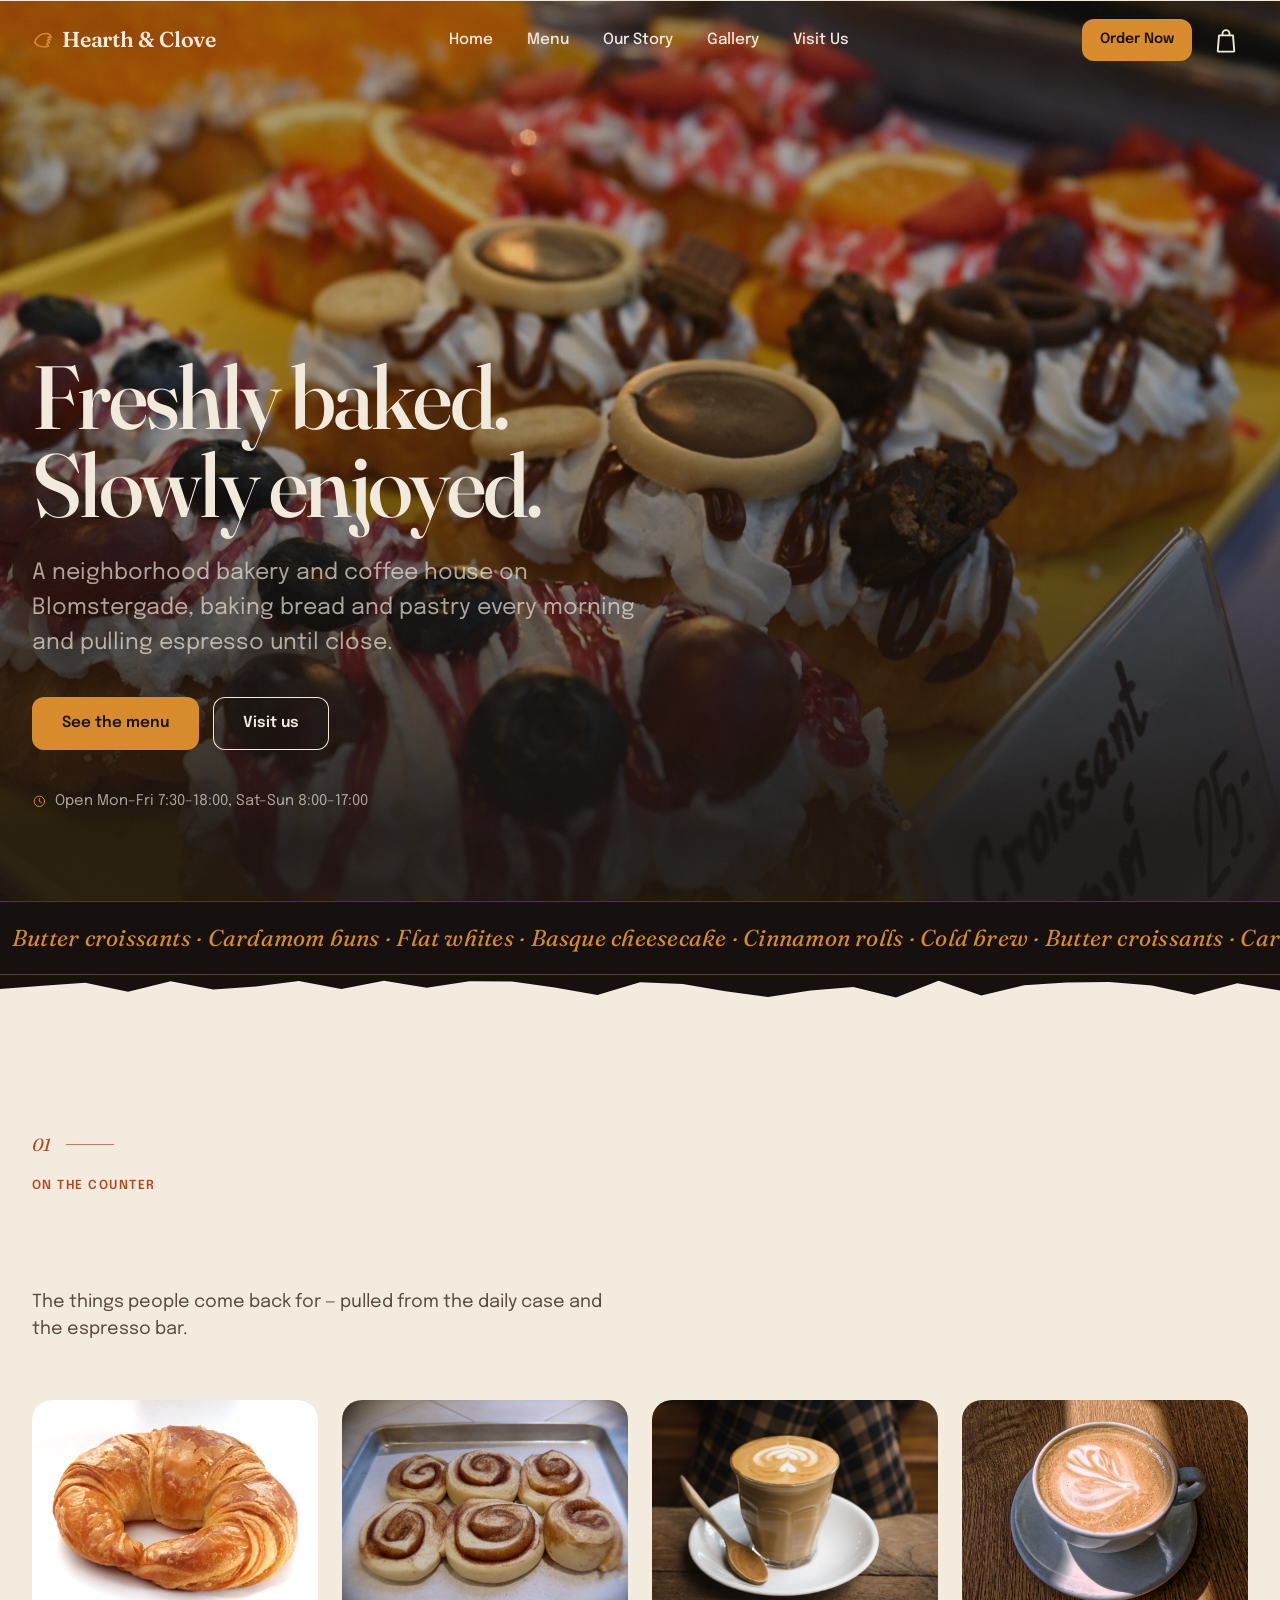
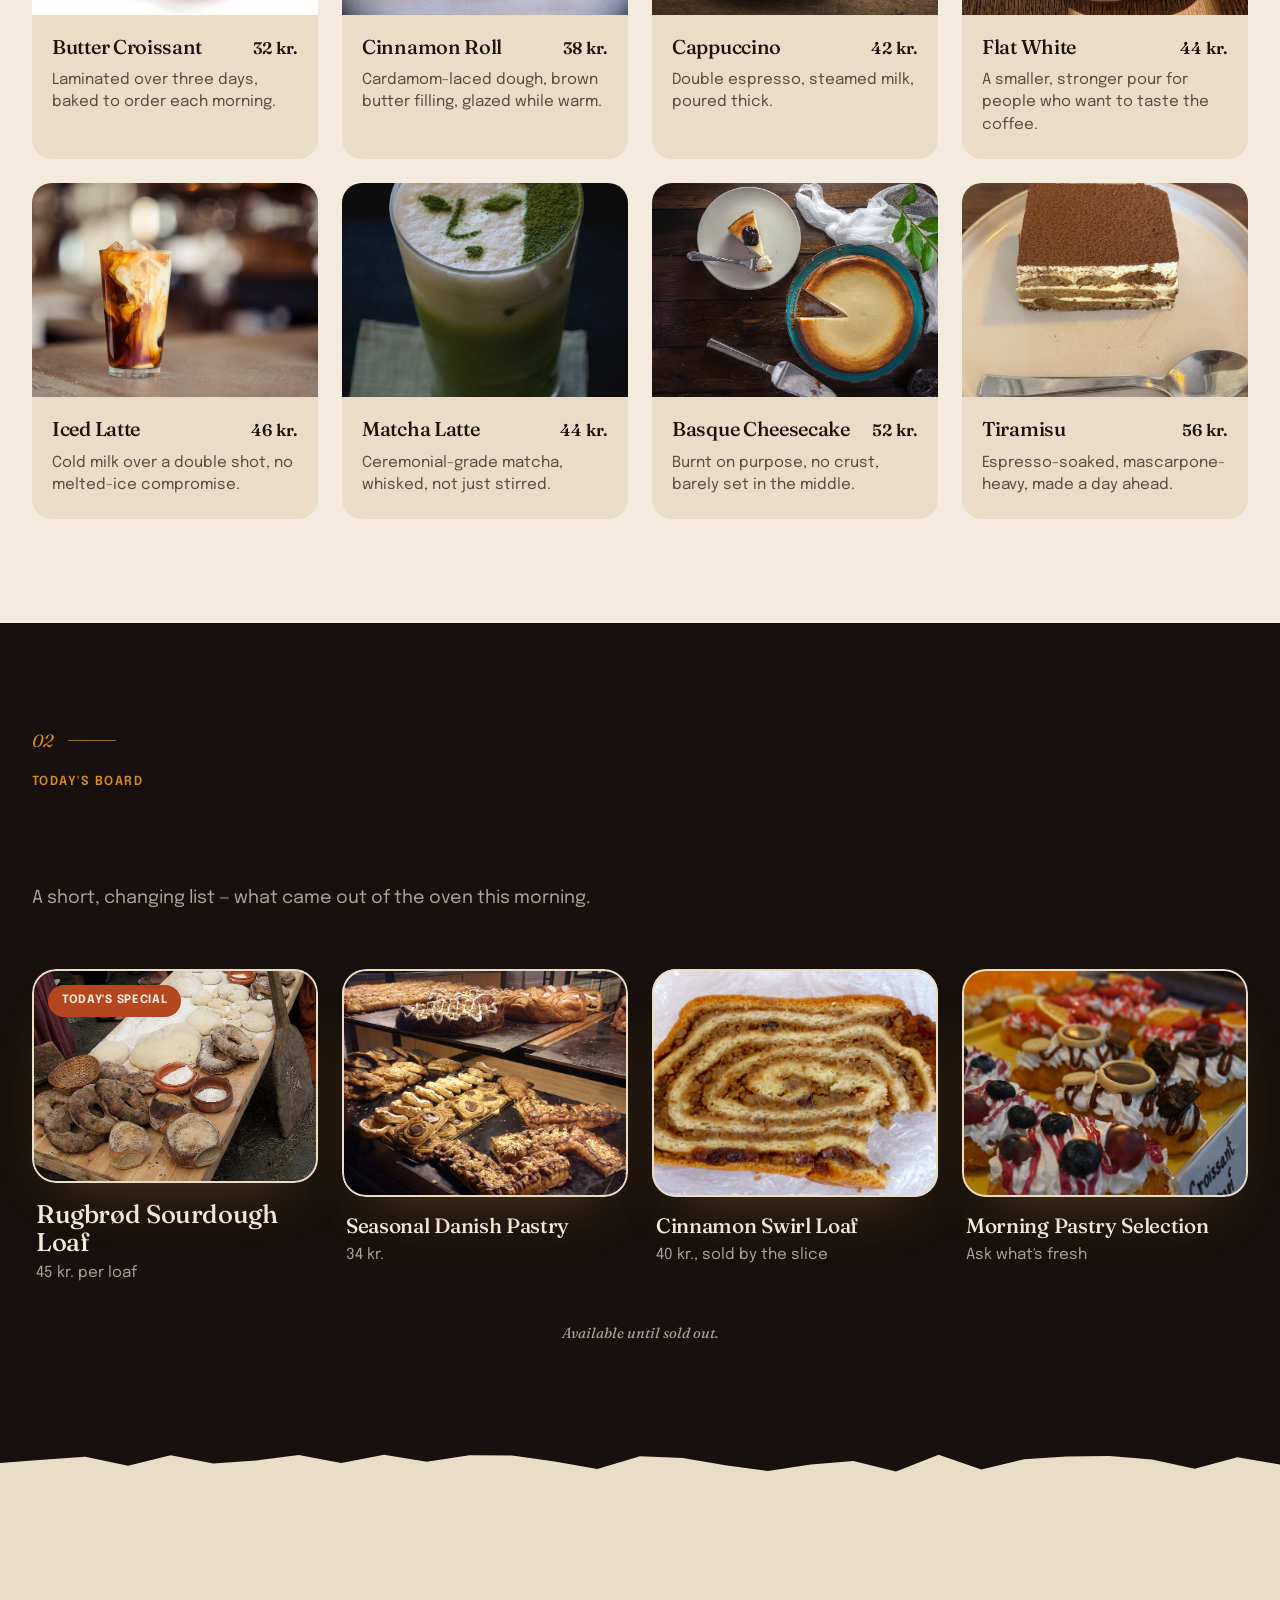
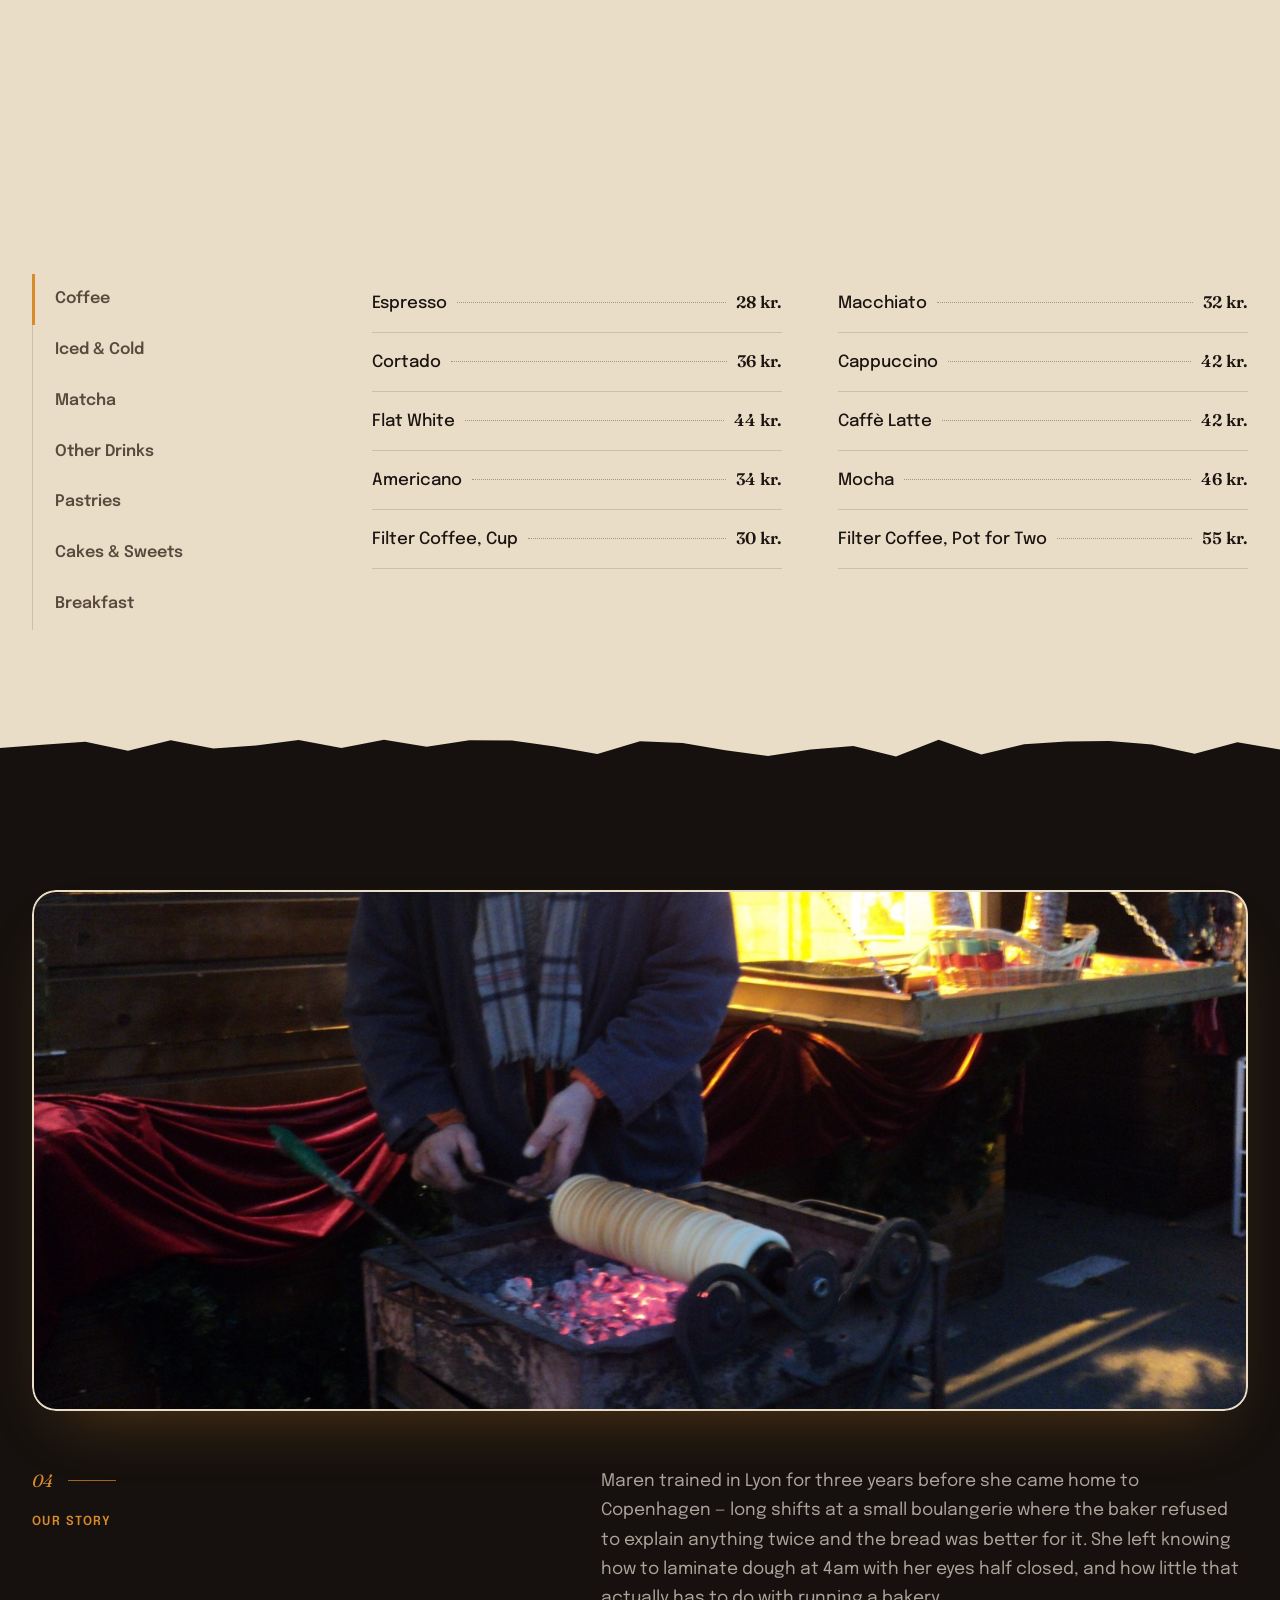
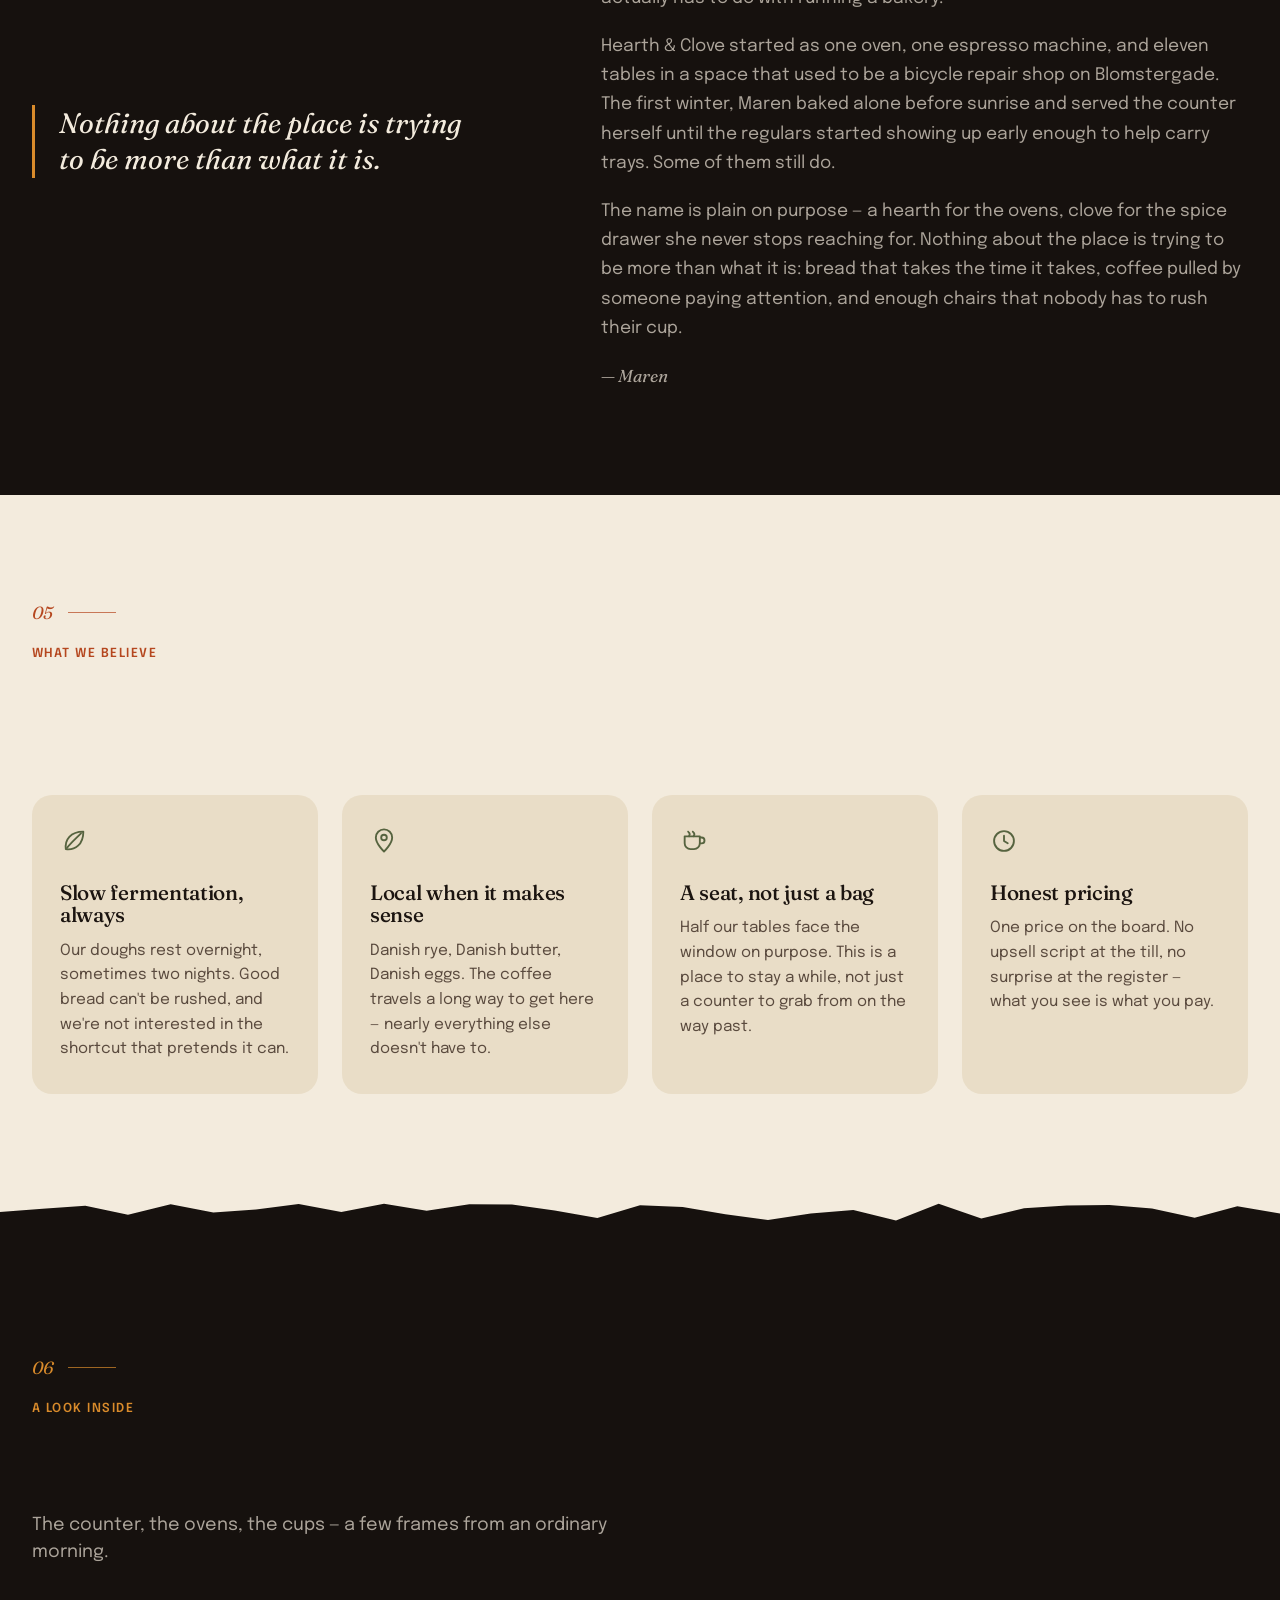
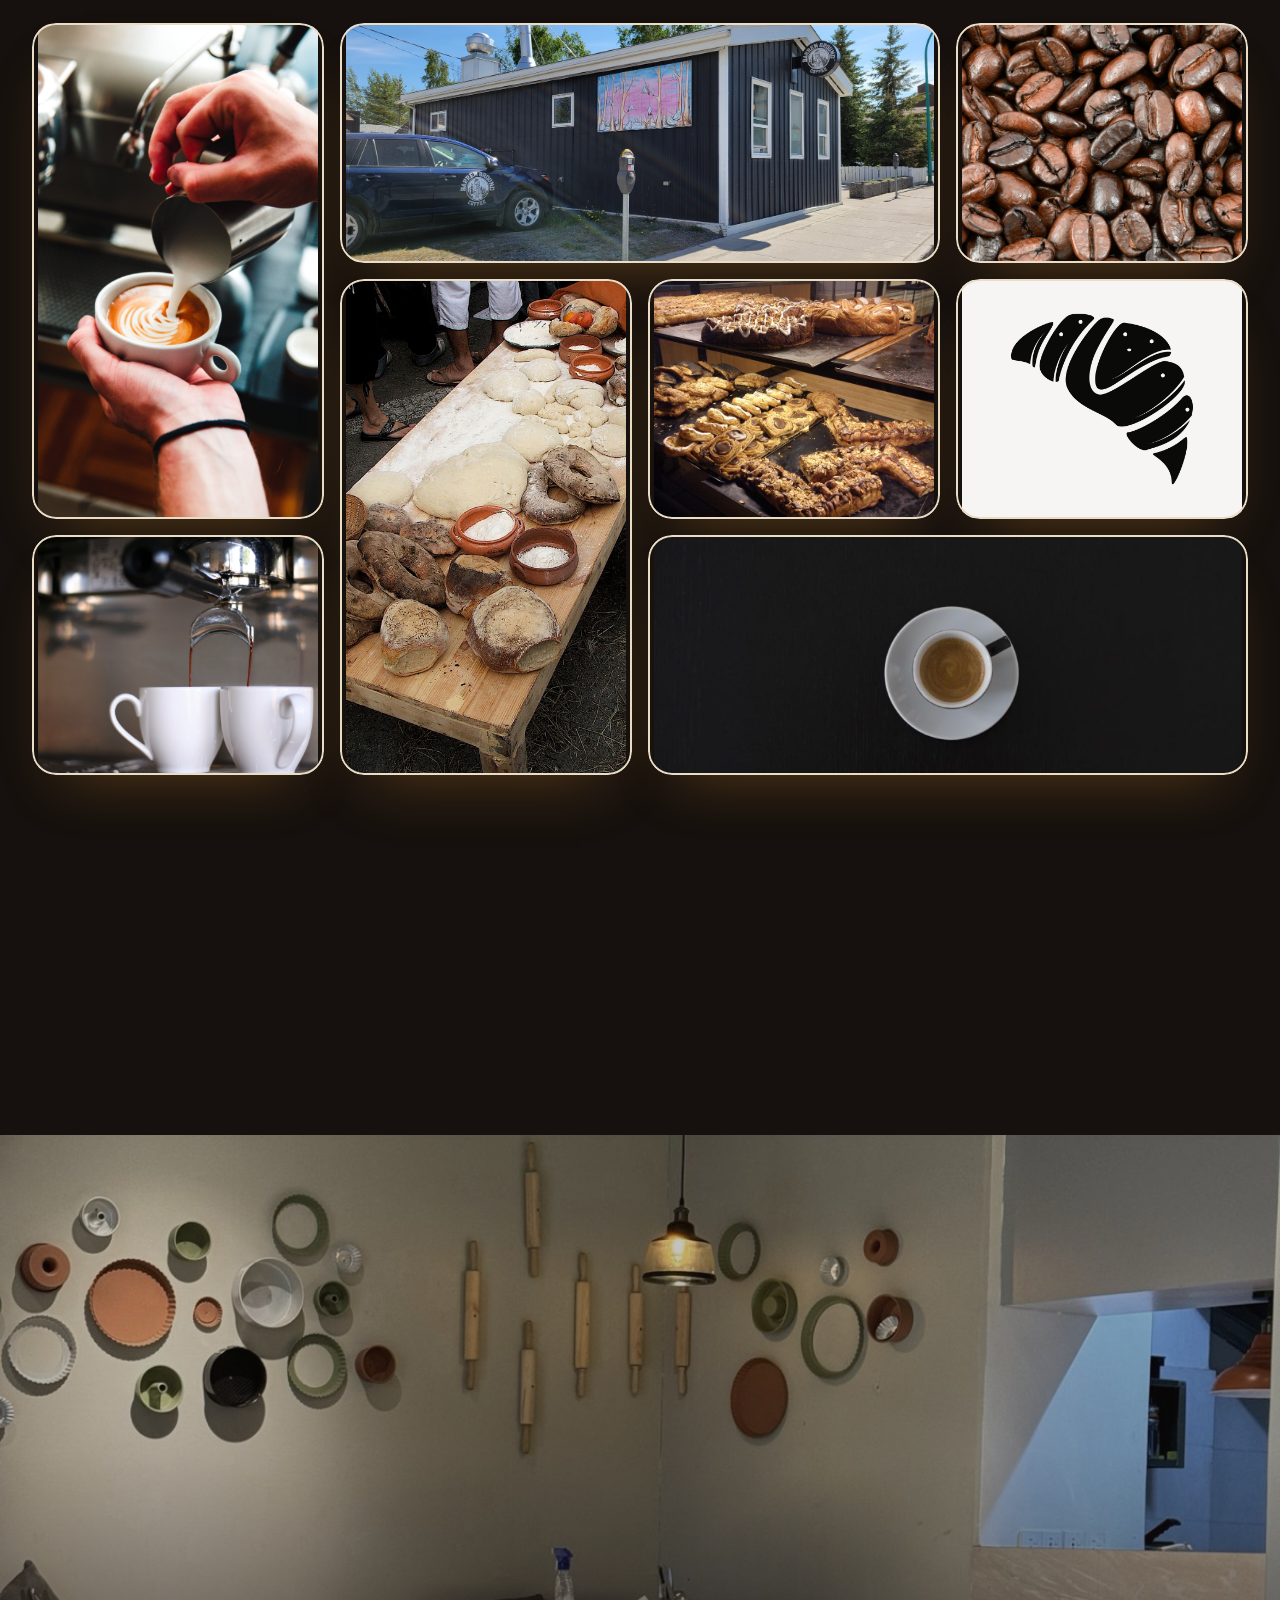
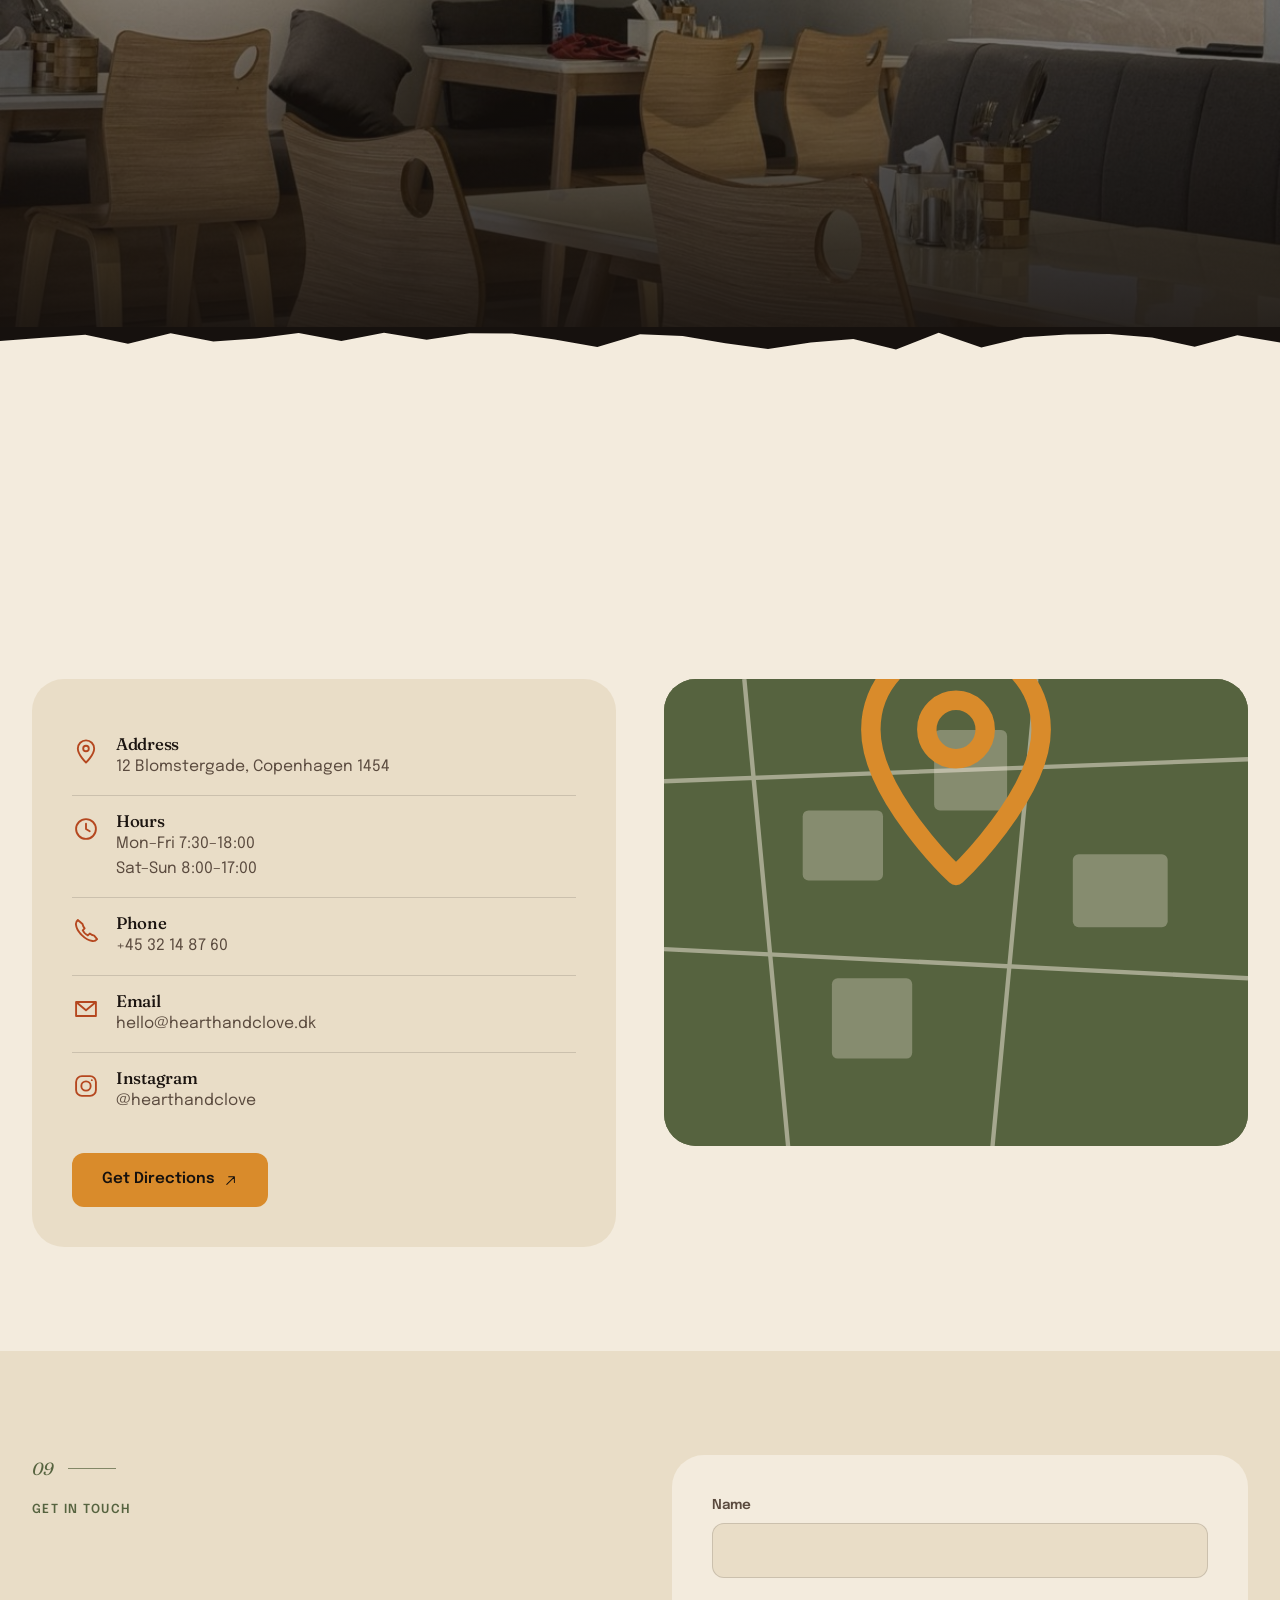
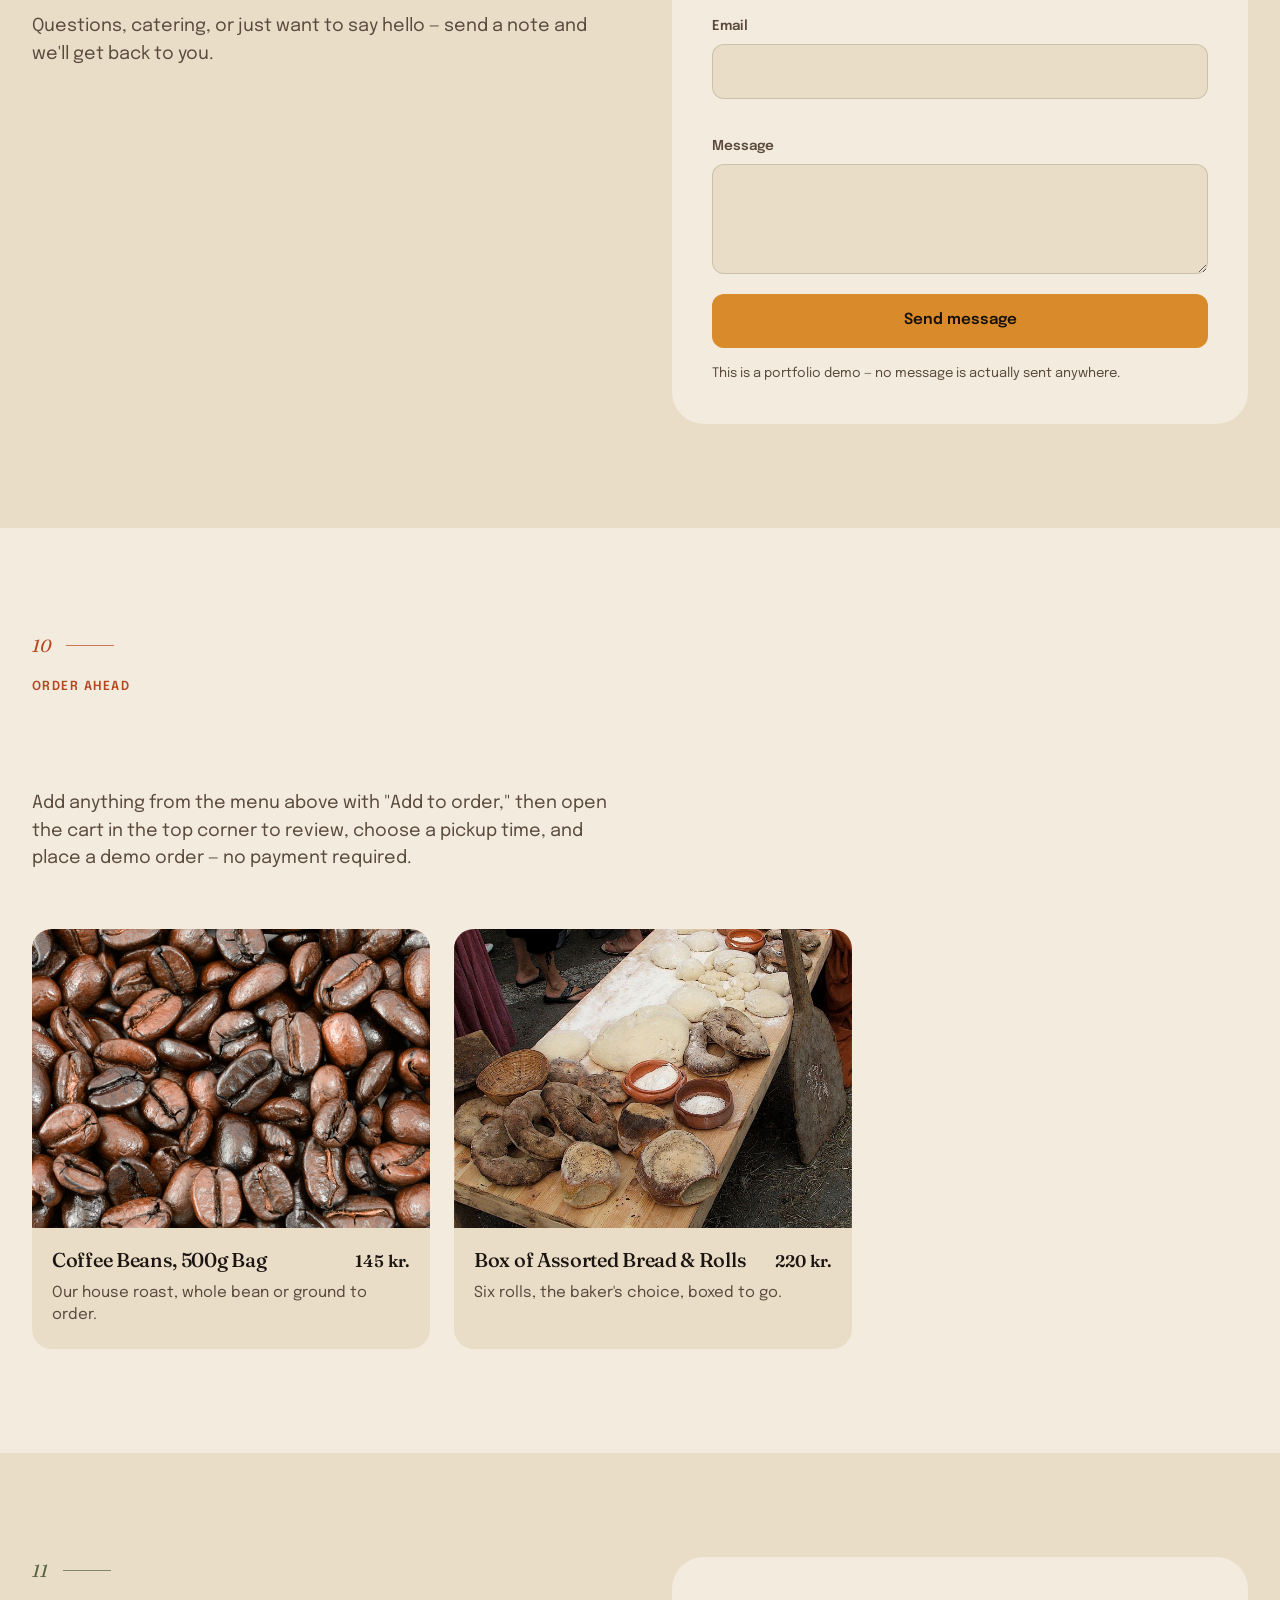
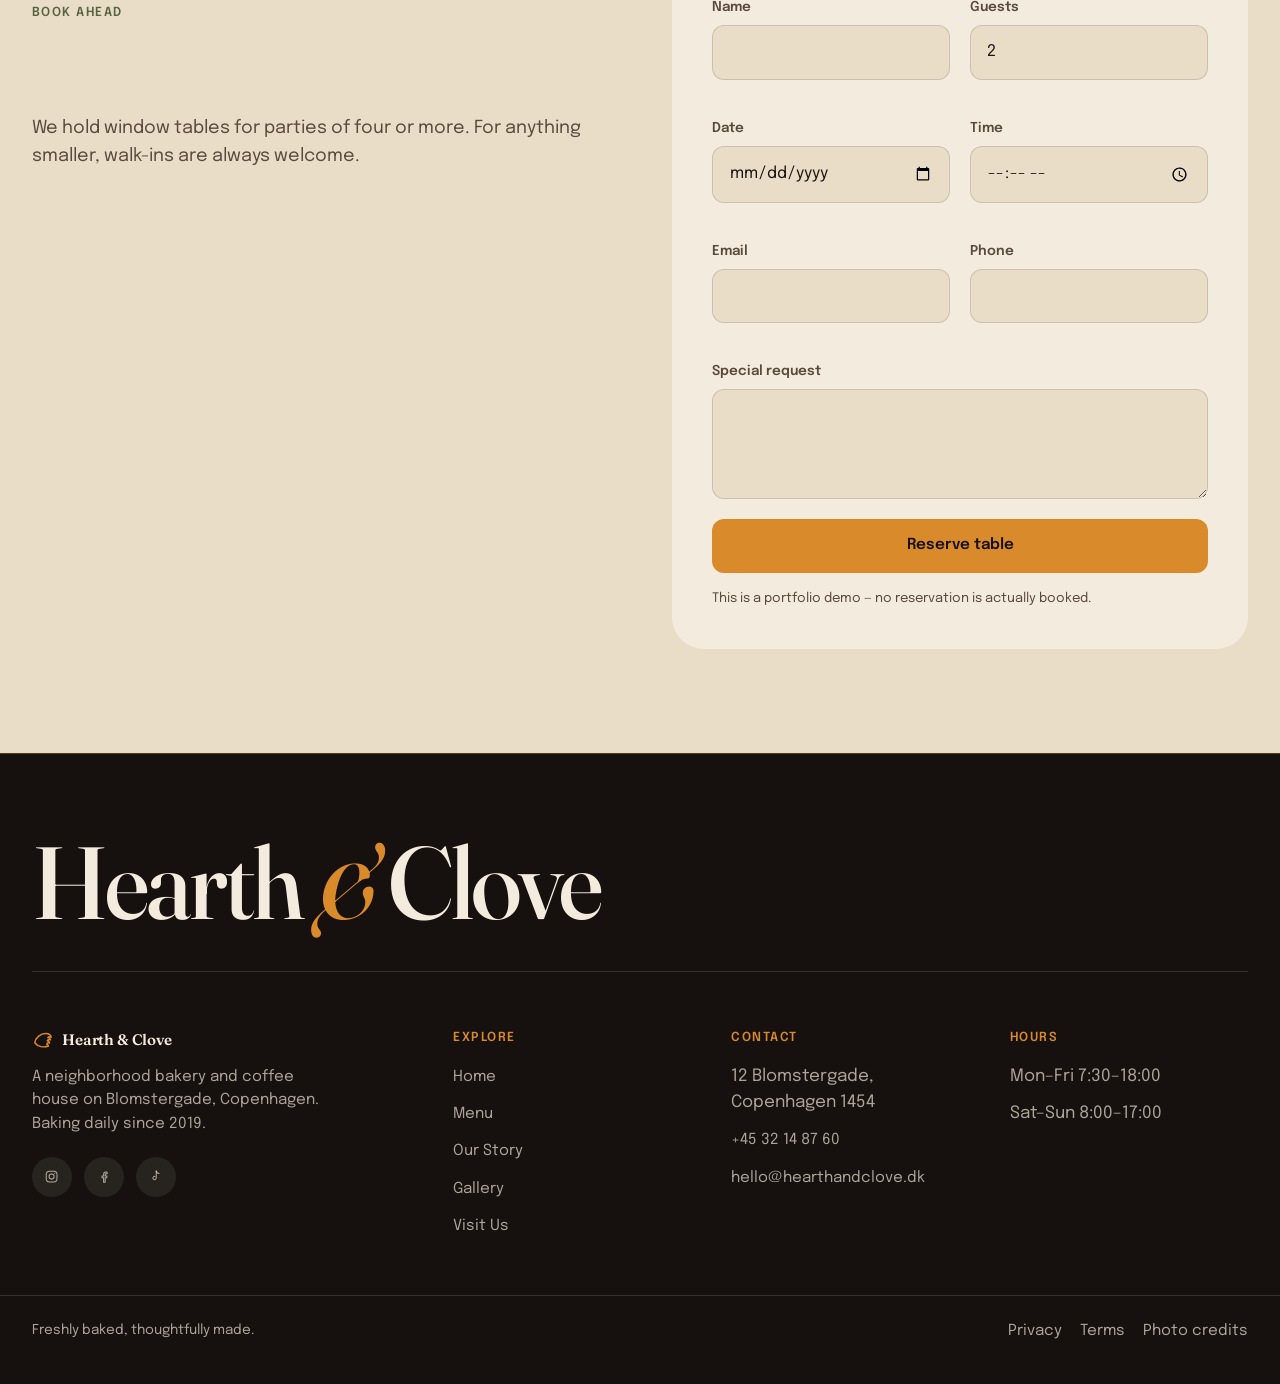
==== commit b3c5e190: "Restyle to dark-roast palette, wider layout, richer motion Replaces the pale sand/oat palette with a" ====
--- a/index.html
+++ b/index.html
@@ -5,9 +5,9 @@
 <meta name="viewport" content="width=device-width, initial-scale=1, viewport-fit=cover, interactive-widget=resizes-content">
 <title>Hearth & Clove — Bakery &amp; Coffee House in Copenhagen</title>
 <meta name="description" content="Hearth & Clove is a bakery and coffee house on Blomstergade in Copenhagen, baking bread and pastry daily and pulling espresso from open to close.">
-<meta name="theme-color" media="(prefers-color-scheme: light)" content="#EFE4CB">
-<meta name="theme-color" media="(prefers-color-scheme: dark)" content="#EFE4CB">
-<meta name="color-scheme" content="light">
+<meta name="theme-color" media="(prefers-color-scheme: light)" content="#F3EBDD">
+<meta name="theme-color" media="(prefers-color-scheme: dark)" content="#16110E">
+<meta name="color-scheme" content="light dark">
 <link rel="preconnect" href="https://fonts.googleapis.com">
 <link rel="preconnect" href="https://fonts.gstatic.com" crossorigin>
 <link href="https://fonts.googleapis.com/css2?family=Fraunces:opsz,wght@9..144,400;9..144,500;9..144,600&family=Epilogue:wght@400;500;600;700&display=swap" rel="stylesheet">
@@ -15,6 +15,8 @@
 </head>
 <body>
 
+<div class="scroll-progress" id="scroll-progress" aria-hidden="true"></div>
+
 <!-- ============ Icon sprite (inline, single-weight line icons — no unicode glyphs) ============ -->
 <svg style="display:none" aria-hidden="true">
   <symbol id="icon-cup" viewBox="0 0 24 24">
@@ -42,6 +44,9 @@
   </symbol>
   <symbol id="icon-menu" viewBox="0 0 24 24">
     <path d="M4 7h16M4 12h16M4 17h16"/>
+  </symbol>
+  <symbol id="icon-check" viewBox="0 0 24 24">
+    <path d="M4 12.6 9.4 18 20 6.6"/>
   </symbol>
   <symbol id="icon-bag" viewBox="0 0 24 24">
     <path d="M6 8h12l1 12.5a1 1 0 0 1-1 1.5H6a1 1 0 0 1-1-1.5L6 8Z"/>
@@ -132,27 +137,35 @@
   </div>
   <div class="hero__scrim"></div>
   <div class="hero__content container">
-    <h1 class="reveal is-visible">Freshly baked.<br>Slowly enjoyed.</h1>
-    <p class="hero__sub reveal is-visible" style="transition-delay:80ms">A neighborhood bakery and coffee house on Blomstergade, baking bread and pastry every morning and pulling espresso until close.</p>
-    <div class="hero__actions reveal is-visible" style="transition-delay:140ms">
+    <h1><span class="hero__word" style="--d:0">Freshly</span> <span class="hero__word" style="--d:50">baked.</span><br><span class="hero__word" style="--d:110">Slowly</span> <span class="hero__word" style="--d:160">enjoyed.</span></h1>
+    <p class="hero__sub hero-in" style="--d:280">A neighborhood bakery and coffee house on Blomstergade, baking bread and pastry every morning and pulling espresso until close.</p>
+    <div class="hero__actions hero-in" style="--d:360">
       <a href="#menu" class="btn btn-primary">See the menu</a>
       <a href="#visit" class="btn btn-secondary">Visit us</a>
     </div>
-    <div class="hero__info reveal is-visible" style="transition-delay:180ms">
+    <div class="hero__info hero-in" style="--d:440">
       <svg class="icon" viewBox="0 0 24 24"><use href="#icon-clock"/></svg>
       Open Mon–Fri 7:30–18:00, Sat–Sun 8:00–17:00
     </div>
   </div>
 </section>
 
-<div class="deckle"><svg viewBox="0 0 1200 28" preserveAspectRatio="none" aria-hidden="true"><path d="M0,28 L0,14.0 L40,10.8 L80,7.7 L120,16.7 L160,6.3 L200,14.6 L240,11.6 L280,6.0 L320,14.1 L360,5.7 L400,12.8 L440,6.3 L480,6.6 L520,12.6 L560,19.9 L600,7.2 L640,9.0 L680,16.3 L720,22.1 L760,15.4 L800,12.1 L840,22.6 L880,5.8 L920,20.5 L960,10.2 L1000,7.6 L1040,7.1 L1080,10.6 L1120,19.7 L1160,8.3 L1200,15.5 L1200,28 Z"/></svg></div>
+<div class="marquee" aria-hidden="true">
+  <div class="marquee__track">
+    <span>Butter croissants &middot; Cardamom buns &middot; Flat whites &middot; Basque cheesecake &middot; Cinnamon rolls &middot; Cold brew &middot; Butter croissants &middot; Cardamom buns &middot; Flat whites &middot; Basque cheesecake &middot; Cinnamon rolls &middot; Cold brew &middot; </span>
+    <span>Butter croissants &middot; Cardamom buns &middot; Flat whites &middot; Basque cheesecake &middot; Cinnamon rolls &middot; Cold brew &middot; Butter croissants &middot; Cardamom buns &middot; Flat whites &middot; Basque cheesecake &middot; Cinnamon rolls &middot; Cold brew &middot; </span>
+  </div>
+</div>
+
+<div class="deckle deckle--dark-to-light"><div class="deckle__inner"><svg viewBox="0 0 1200 28" preserveAspectRatio="none" aria-hidden="true"><path d="M0,28 L0,14.0 L40,10.8 L80,7.7 L120,16.7 L160,6.3 L200,14.6 L240,11.6 L280,6.0 L320,14.1 L360,5.7 L400,12.8 L440,6.3 L480,6.6 L520,12.6 L560,19.9 L600,7.2 L640,9.0 L680,16.3 L720,22.1 L760,15.4 L800,12.1 L840,22.6 L880,5.8 L920,20.5 L960,10.2 L1000,7.6 L1040,7.1 L1080,10.6 L1120,19.7 L1160,8.3 L1200,15.5 L1200,28 Z"/></svg></div></div>
 
 <!-- ============ Favorites ============ -->
 <section id="favorites">
   <div class="container">
     <div class="section-head reveal">
+      <span class="ordinal">01</span>
       <span class="eyebrow">On the counter</span>
-      <h2>A few of our favorites</h2>
+      <h2 class="reveal-clip">A few of our favorites</h2>
       <p>The things people come back for — pulled from the daily case and the espresso bar.</p>
     </div>
     <div class="product-grid">
@@ -160,6 +173,9 @@
       <article class="product-card reveal-rise">
         <div class="product-card__media">
           <img src="assets/img/products/butter-croissant.jpg" alt="A whole, flaky butter croissant." width="1000" height="750" loading="lazy">
+          <button type="button" class="product-card__add" data-id="butter-croissant" data-name="Butter Croissant" data-price="32" data-img="assets/img/products/butter-croissant.jpg">
+            <svg class="icon" viewBox="0 0 24 24"><use href="#icon-bag"/></svg> Add to order
+          </button>
         </div>
         <div class="product-card__body">
           <div class="product-card__row">
@@ -167,15 +183,15 @@
             <span class="product-card__price">32 kr.</span>
           </div>
           <p class="product-card__desc">Laminated over three days, baked to order each morning.</p>
-          <button type="button" class="product-card__add" data-id="butter-croissant" data-name="Butter Croissant" data-price="32" data-img="assets/img/products/butter-croissant.jpg">
-            <svg class="icon" viewBox="0 0 24 24"><use href="#icon-bag"/></svg> Add to order
-          </button>
         </div>
       </article>
 
       <article class="product-card reveal-rise" style="transition-delay:60ms">
         <div class="product-card__media">
           <img src="assets/img/products/cinnamon-roll.jpg" alt="A cinnamon bun fresh from its second rise, generously spiraled." width="1000" height="750" loading="lazy">
+          <button type="button" class="product-card__add" data-id="cinnamon-roll" data-name="Cinnamon Roll" data-price="38" data-img="assets/img/products/cinnamon-roll.jpg">
+            <svg class="icon" viewBox="0 0 24 24"><use href="#icon-bag"/></svg> Add to order
+          </button>
         </div>
         <div class="product-card__body">
           <div class="product-card__row">
@@ -183,15 +199,15 @@
             <span class="product-card__price">38 kr.</span>
           </div>
           <p class="product-card__desc">Cardamom-laced dough, brown butter filling, glazed while warm.</p>
-          <button type="button" class="product-card__add" data-id="cinnamon-roll" data-name="Cinnamon Roll" data-price="38" data-img="assets/img/products/cinnamon-roll.jpg">
-            <svg class="icon" viewBox="0 0 24 24"><use href="#icon-bag"/></svg> Add to order
-          </button>
         </div>
       </article>
 
       <article class="product-card reveal-rise" style="transition-delay:120ms">
         <div class="product-card__media">
           <img src="assets/img/products/cappuccino.jpg" alt="A cappuccino in a white cup with a dusting of cocoa." width="1000" height="666" loading="lazy">
+          <button type="button" class="product-card__add" data-id="cappuccino" data-name="Cappuccino" data-price="42" data-img="assets/img/products/cappuccino.jpg">
+            <svg class="icon" viewBox="0 0 24 24"><use href="#icon-bag"/></svg> Add to order
+          </button>
         </div>
         <div class="product-card__body">
           <div class="product-card__row">
@@ -199,15 +215,15 @@
             <span class="product-card__price">42 kr.</span>
           </div>
           <p class="product-card__desc">Double espresso, steamed milk, poured thick.</p>
-          <button type="button" class="product-card__add" data-id="cappuccino" data-name="Cappuccino" data-price="42" data-img="assets/img/products/cappuccino.jpg">
-            <svg class="icon" viewBox="0 0 24 24"><use href="#icon-bag"/></svg> Add to order
-          </button>
         </div>
       </article>
 
       <article class="product-card reveal-rise" style="transition-delay:180ms">
         <div class="product-card__media">
           <img src="assets/img/products/flat-white.jpg" alt="A flat white coffee with tight, velvety latte art." width="1000" height="800" loading="lazy">
+          <button type="button" class="product-card__add" data-id="flat-white" data-name="Flat White" data-price="44" data-img="assets/img/products/flat-white.jpg">
+            <svg class="icon" viewBox="0 0 24 24"><use href="#icon-bag"/></svg> Add to order
+          </button>
         </div>
         <div class="product-card__body">
           <div class="product-card__row">
@@ -215,15 +231,15 @@
             <span class="product-card__price">44 kr.</span>
           </div>
           <p class="product-card__desc">A smaller, stronger pour for people who want to taste the coffee.</p>
-          <button type="button" class="product-card__add" data-id="flat-white" data-name="Flat White" data-price="44" data-img="assets/img/products/flat-white.jpg">
-            <svg class="icon" viewBox="0 0 24 24"><use href="#icon-bag"/></svg> Add to order
-          </button>
         </div>
       </article>
 
       <article class="product-card reveal-rise" style="transition-delay:0ms">
         <div class="product-card__media">
           <img src="assets/img/products/iced-latte.jpg" alt="A macro view of an iced latte in a glass, layered with milk and espresso." width="1024" height="684" loading="lazy">
+          <button type="button" class="product-card__add" data-id="iced-latte" data-name="Iced Latte" data-price="46" data-img="assets/img/products/iced-latte.jpg">
+            <svg class="icon" viewBox="0 0 24 24"><use href="#icon-bag"/></svg> Add to order
+          </button>
         </div>
         <div class="product-card__body">
           <div class="product-card__row">
@@ -231,15 +247,15 @@
             <span class="product-card__price">46 kr.</span>
           </div>
           <p class="product-card__desc">Cold milk over a double shot, no melted-ice compromise.</p>
-          <button type="button" class="product-card__add" data-id="iced-latte" data-name="Iced Latte" data-price="46" data-img="assets/img/products/iced-latte.jpg">
-            <svg class="icon" viewBox="0 0 24 24"><use href="#icon-bag"/></svg> Add to order
-          </button>
         </div>
       </article>
 
       <article class="product-card reveal-rise" style="transition-delay:60ms">
         <div class="product-card__media">
           <img src="assets/img/products/matcha-latte.jpg" alt="A matcha latte with a vivid green swirl in a glass cup." width="874" height="1000" loading="lazy">
+          <button type="button" class="product-card__add" data-id="matcha-latte" data-name="Matcha Latte" data-price="44" data-img="assets/img/products/matcha-latte.jpg">
+            <svg class="icon" viewBox="0 0 24 24"><use href="#icon-bag"/></svg> Add to order
+          </button>
         </div>
         <div class="product-card__body">
           <div class="product-card__row">
@@ -247,15 +263,15 @@
             <span class="product-card__price">44 kr.</span>
           </div>
           <p class="product-card__desc">Ceremonial-grade matcha, whisked, not just stirred.</p>
-          <button type="button" class="product-card__add" data-id="matcha-latte" data-name="Matcha Latte" data-price="44" data-img="assets/img/products/matcha-latte.jpg">
-            <svg class="icon" viewBox="0 0 24 24"><use href="#icon-bag"/></svg> Add to order
-          </button>
         </div>
       </article>
 
       <article class="product-card reveal-rise" style="transition-delay:120ms">
         <div class="product-card__media">
           <img src="assets/img/products/basque-cheesecake.jpg" alt="A slice of Basque-style cheesecake with a deeply caramelized top." width="1024" height="683" loading="lazy">
+          <button type="button" class="product-card__add" data-id="basque-cheesecake" data-name="Basque Cheesecake" data-price="52" data-img="assets/img/products/basque-cheesecake.jpg">
+            <svg class="icon" viewBox="0 0 24 24"><use href="#icon-bag"/></svg> Add to order
+          </button>
         </div>
         <div class="product-card__body">
           <div class="product-card__row">
@@ -263,15 +279,15 @@
             <span class="product-card__price">52 kr.</span>
           </div>
           <p class="product-card__desc">Burnt on purpose, no crust, barely set in the middle.</p>
-          <button type="button" class="product-card__add" data-id="basque-cheesecake" data-name="Basque Cheesecake" data-price="52" data-img="assets/img/products/basque-cheesecake.jpg">
-            <svg class="icon" viewBox="0 0 24 24"><use href="#icon-bag"/></svg> Add to order
-          </button>
         </div>
       </article>
 
       <article class="product-card reveal-rise" style="transition-delay:180ms">
         <div class="product-card__media">
           <img src="assets/img/products/tiramisu.jpg" alt="A slice of tiramisu dusted with cocoa on a beige plate." width="939" height="1000" loading="lazy">
+          <button type="button" class="product-card__add" data-id="tiramisu" data-name="Tiramisu" data-price="56" data-img="assets/img/products/tiramisu.jpg">
+            <svg class="icon" viewBox="0 0 24 24"><use href="#icon-bag"/></svg> Add to order
+          </button>
         </div>
         <div class="product-card__body">
           <div class="product-card__row">
@@ -279,9 +295,6 @@
             <span class="product-card__price">56 kr.</span>
           </div>
           <p class="product-card__desc">Espresso-soaked, mascarpone-heavy, made a day ahead.</p>
-          <button type="button" class="product-card__add" data-id="tiramisu" data-name="Tiramisu" data-price="56" data-img="assets/img/products/tiramisu.jpg">
-            <svg class="icon" viewBox="0 0 24 24"><use href="#icon-bag"/></svg> Add to order
-          </button>
         </div>
       </article>
 
@@ -290,11 +303,12 @@
 </section>
 
 <!-- ============ Baked today ============ -->
-<section class="section-alt">
-  <div class="container">
+<section class="section-dark">
+  <div class="bleed">
     <div class="section-head reveal">
+      <span class="ordinal">02</span>
       <span class="eyebrow">Today's board</span>
-      <h2>Baked today</h2>
+      <h2 class="reveal-clip">Baked today</h2>
       <p>A short, changing list — what came out of the oven this morning.</p>
     </div>
     <div class="specials-strip">
@@ -339,17 +353,19 @@
   </div>
 </section>
 
-<div class="deckle"><svg viewBox="0 0 1200 28" preserveAspectRatio="none" aria-hidden="true"><path d="M0,28 L0,14.0 L40,10.8 L80,7.7 L120,16.7 L160,6.3 L200,14.6 L240,11.6 L280,6.0 L320,14.1 L360,5.7 L400,12.8 L440,6.3 L480,6.6 L520,12.6 L560,19.9 L600,7.2 L640,9.0 L680,16.3 L720,22.1 L760,15.4 L800,12.1 L840,22.6 L880,5.8 L920,20.5 L960,10.2 L1000,7.6 L1040,7.1 L1080,10.6 L1120,19.7 L1160,8.3 L1200,15.5 L1200,28 Z"/></svg></div>
+<div class="deckle" style="--deckle-bg:var(--color-espresso);--deckle-fill:var(--color-parchment)"><div class="deckle__inner"><svg viewBox="0 0 1200 28" preserveAspectRatio="none" aria-hidden="true"><path d="M0,28 L0,14.0 L40,10.8 L80,7.7 L120,16.7 L160,6.3 L200,14.6 L240,11.6 L280,6.0 L320,14.1 L360,5.7 L400,12.8 L440,6.3 L480,6.6 L520,12.6 L560,19.9 L600,7.2 L640,9.0 L680,16.3 L720,22.1 L760,15.4 L800,12.1 L840,22.6 L880,5.8 L920,20.5 L960,10.2 L1000,7.6 L1040,7.1 L1080,10.6 L1120,19.7 L1160,8.3 L1200,15.5 L1200,28 Z"/></svg></div></div>
 
 <!-- ============ Full menu ============ -->
-<section id="menu">
+<section id="menu" class="section-parchment">
   <div class="container">
     <div class="section-head reveal">
+      <span class="ordinal">03</span>
       <span class="eyebrow">Everything we make</span>
-      <h2>Full Menu</h2>
+      <h2 class="reveal-clip">Full Menu</h2>
       <p>Prices in Danish kroner. Ask at the counter about oat and soy milk — no charge either way.</p>
     </div>
 
+    <div class="menu-layout">
     <input type="radio" name="menu-tab" id="tab-coffee" class="menu-radio" checked>
     <input type="radio" name="menu-tab" id="tab-iced" class="menu-radio">
     <input type="radio" name="menu-tab" id="tab-matcha" class="menu-radio">
@@ -359,6 +375,7 @@
     <input type="radio" name="menu-tab" id="tab-breakfast" class="menu-radio">
 
     <div class="menu-tabs">
+      <span class="menu-tabs__indicator" aria-hidden="true"></span>
       <label for="tab-coffee" class="tab-label">Coffee</label>
       <label for="tab-iced" class="tab-label">Iced &amp; Cold</label>
       <label for="tab-matcha" class="tab-label">Matcha</label>
@@ -445,24 +462,31 @@
         </ul>
       </div>
     </div>
-  </div>
-</section>
-
-<div class="deckle"><svg viewBox="0 0 1200 28" preserveAspectRatio="none" aria-hidden="true"><path d="M0,28 L0,14.0 L40,10.8 L80,7.7 L120,16.7 L160,6.3 L200,14.6 L240,11.6 L280,6.0 L320,14.1 L360,5.7 L400,12.8 L440,6.3 L480,6.6 L520,12.6 L560,19.9 L600,7.2 L640,9.0 L680,16.3 L720,22.1 L760,15.4 L800,12.1 L840,22.6 L880,5.8 L920,20.5 L960,10.2 L1000,7.6 L1040,7.1 L1080,10.6 L1120,19.7 L1160,8.3 L1200,15.5 L1200,28 Z"/></svg></div>
+    </div>
+  </div>
+</section>
+
+<div class="deckle" style="--deckle-bg:var(--color-parchment);--deckle-fill:var(--color-espresso)"><div class="deckle__inner"><svg viewBox="0 0 1200 28" preserveAspectRatio="none" aria-hidden="true"><path d="M0,28 L0,14.0 L40,10.8 L80,7.7 L120,16.7 L160,6.3 L200,14.6 L240,11.6 L280,6.0 L320,14.1 L360,5.7 L400,12.8 L440,6.3 L480,6.6 L520,12.6 L560,19.9 L600,7.2 L640,9.0 L680,16.3 L720,22.1 L760,15.4 L800,12.1 L840,22.6 L880,5.8 L920,20.5 L960,10.2 L1000,7.6 L1040,7.1 L1080,10.6 L1120,19.7 L1160,8.3 L1200,15.5 L1200,28 Z"/></svg></div></div>
 
 <!-- ============ Our Story ============ -->
-<section id="story" class="section-alt">
+<section id="story" class="section-dark">
   <div class="container story">
     <div class="story__media story__media--hands reveal-rise">
       <img src="assets/img/story/founder-hands.jpg" alt="Hands tending spiral pastry dough as it turns and bakes over hot coals." width="1600" height="1200" loading="lazy">
     </div>
     <div class="story__text reveal">
+      <div class="story__lede">
+      <span class="ordinal">04</span>
       <span class="eyebrow">Our Story</span>
-      <h2>Maren Voss opened the doors in 2019</h2>
+      <h2 class="reveal-clip">Maren Voss opened the doors in 2019</h2>
+      <blockquote class="pull-quote">Nothing about the place is trying to be more than what it is.</blockquote>
+      </div>
+      <div class="story__body">
       <p>Maren trained in Lyon for three years before she came home to Copenhagen — long shifts at a small boulangerie where the baker refused to explain anything twice and the bread was better for it. She left knowing how to laminate dough at 4am with her eyes half closed, and how little that actually has to do with running a bakery.</p>
       <p>Hearth &amp; Clove started as one oven, one espresso machine, and eleven tables in a space that used to be a bicycle repair shop on Blomstergade. The first winter, Maren baked alone before sunrise and served the counter herself until the regulars started showing up early enough to help carry trays. Some of them still do.</p>
       <p>The name is plain on purpose — a hearth for the ovens, clove for the spice drawer she never stops reaching for. Nothing about the place is trying to be more than what it is: bread that takes the time it takes, coffee pulled by someone paying attention, and enough chairs that nobody has to rush their cup.</p>
       <p class="story__signoff">— Maren</p>
+      </div>
     </div>
   </div>
 </section>
@@ -471,8 +495,9 @@
 <section>
   <div class="container">
     <div class="section-head reveal">
+      <span class="ordinal">05</span>
       <span class="eyebrow">What we believe</span>
-      <h2>Our Philosophy</h2>
+      <h2 class="reveal-clip">Our Philosophy</h2>
     </div>
     <div class="philosophy-grid">
       <div class="philosophy-card reveal">
@@ -499,14 +524,15 @@
   </div>
 </section>
 
-<div class="deckle"><svg viewBox="0 0 1200 28" preserveAspectRatio="none" aria-hidden="true"><path d="M0,28 L0,14.0 L40,10.8 L80,7.7 L120,16.7 L160,6.3 L200,14.6 L240,11.6 L280,6.0 L320,14.1 L360,5.7 L400,12.8 L440,6.3 L480,6.6 L520,12.6 L560,19.9 L600,7.2 L640,9.0 L680,16.3 L720,22.1 L760,15.4 L800,12.1 L840,22.6 L880,5.8 L920,20.5 L960,10.2 L1000,7.6 L1040,7.1 L1080,10.6 L1120,19.7 L1160,8.3 L1200,15.5 L1200,28 Z"/></svg></div>
+<div class="deckle deckle--light-to-dark"><div class="deckle__inner"><svg viewBox="0 0 1200 28" preserveAspectRatio="none" aria-hidden="true"><path d="M0,28 L0,14.0 L40,10.8 L80,7.7 L120,16.7 L160,6.3 L200,14.6 L240,11.6 L280,6.0 L320,14.1 L360,5.7 L400,12.8 L440,6.3 L480,6.6 L520,12.6 L560,19.9 L600,7.2 L640,9.0 L680,16.3 L720,22.1 L760,15.4 L800,12.1 L840,22.6 L880,5.8 L920,20.5 L960,10.2 L1000,7.6 L1040,7.1 L1080,10.6 L1120,19.7 L1160,8.3 L1200,15.5 L1200,28 Z"/></svg></div></div>
 
 <!-- ============ Gallery ============ -->
-<section id="gallery" class="section-alt">
-  <div class="container">
+<section id="gallery" class="section-dark">
+  <div class="bleed">
     <div class="section-head reveal">
+      <span class="ordinal">06</span>
       <span class="eyebrow">A look inside</span>
-      <h2>Gallery</h2>
+      <h2 class="reveal-clip">Gallery</h2>
       <p>The counter, the ovens, the cups — a few frames from an ordinary morning.</p>
     </div>
     <div class="gallery-grid">
@@ -578,28 +604,30 @@
 </div>
 
 <!-- ============ A place to slow down ============ -->
-<section class="section-coffee">
-  <div class="container slowdown">
-    <div class="slowdown__media reveal-rise">
-      <img src="assets/img/story/interior-wide.jpg" alt="Café interior with wood-backed chairs at round tables, a pendant light, and rolling pins and ceramic plates mounted on the wall as décor." width="1200" height="1600" loading="lazy">
-    </div>
+<section class="section-dark slowdown">
+  <div class="slowdown__media">
+    <img src="assets/img/story/interior-wide.jpg" alt="Café interior with wood-backed chairs at round tables, a pendant light, and rolling pins and ceramic plates mounted on the wall as décor." width="1200" height="1600" loading="lazy">
+  </div>
+  <div class="container">
     <div class="slowdown__text reveal">
+      <span class="ordinal">07</span>
       <span class="eyebrow">Take your time</span>
-      <h2>A place to slow down</h2>
+      <h2 class="reveal-clip">A place to slow down</h2>
       <p>There's no rush here, and no Wi-Fi password taped to the espresso machine to hint otherwise. The window seats fill first, but the back tables are quieter, and the light in the afternoon comes in low and warm through the east-facing glass.</p>
       <p>Bring a book, bring a friend, bring nothing at all. The chairs don't have a time limit on them.</p>
     </div>
   </div>
 </section>
 
-<div class="deckle" style="--deckle-fill: var(--color-coffee)"><svg viewBox="0 0 1200 28" preserveAspectRatio="none" aria-hidden="true"><path d="M0,28 L0,14.0 L40,10.8 L80,7.7 L120,16.7 L160,6.3 L200,14.6 L240,11.6 L280,6.0 L320,14.1 L360,5.7 L400,12.8 L440,6.3 L480,6.6 L520,12.6 L560,19.9 L600,7.2 L640,9.0 L680,16.3 L720,22.1 L760,15.4 L800,12.1 L840,22.6 L880,5.8 L920,20.5 L960,10.2 L1000,7.6 L1040,7.1 L1080,10.6 L1120,19.7 L1160,8.3 L1200,15.5 L1200,28 Z"/></svg></div>
+<div class="deckle deckle--dark-to-light"><div class="deckle__inner"><svg viewBox="0 0 1200 28" preserveAspectRatio="none" aria-hidden="true"><path d="M0,28 L0,14.0 L40,10.8 L80,7.7 L120,16.7 L160,6.3 L200,14.6 L240,11.6 L280,6.0 L320,14.1 L360,5.7 L400,12.8 L440,6.3 L480,6.6 L520,12.6 L560,19.9 L600,7.2 L640,9.0 L680,16.3 L720,22.1 L760,15.4 L800,12.1 L840,22.6 L880,5.8 L920,20.5 L960,10.2 L1000,7.6 L1040,7.1 L1080,10.6 L1120,19.7 L1160,8.3 L1200,15.5 L1200,28 Z"/></svg></div></div>
 
 <!-- ============ Visit Us ============ -->
 <section id="visit">
   <div class="container">
     <div class="section-head reveal">
+      <span class="ordinal">08</span>
       <span class="eyebrow">Find us</span>
-      <h2>Visit Us</h2>
+      <h2 class="reveal-clip">Visit Us</h2>
     </div>
     <div class="visit-grid">
       <div class="visit-card reveal">
@@ -630,14 +658,14 @@
       </div>
       <div class="map-card reveal" style="transition-delay:80ms">
         <svg viewBox="0 0 400 320" preserveAspectRatio="xMidYMid slice" aria-hidden="true">
-          <rect width="400" height="320" fill="#7C8A63"/>
-          <g stroke="#EFE4CB" stroke-width="3" opacity="0.5">
+          <rect width="400" height="320" fill="#56633F"/>
+          <g stroke="#F3EBDD" stroke-width="3" opacity="0.5">
             <line x1="0" y1="70" x2="400" y2="55"/>
             <line x1="0" y1="185" x2="400" y2="205"/>
             <line x1="55" y1="0" x2="85" y2="320"/>
             <line x1="255" y1="0" x2="225" y2="320"/>
           </g>
-          <g fill="#EFE4CB" opacity="0.3">
+          <g fill="#F3EBDD" opacity="0.3">
             <rect x="95" y="90" width="55" height="48" rx="4"/>
             <rect x="185" y="35" width="50" height="55" rx="4"/>
             <rect x="280" y="120" width="65" height="50" rx="4"/>
@@ -645,7 +673,7 @@
           </g>
         </svg>
         <div class="map-pin">
-          <svg class="icon icon-lg" viewBox="0 0 24 24" fill="currentColor" stroke="var(--color-surface)"><use href="#icon-pin"/></svg>
+          <svg class="icon icon-lg" viewBox="0 0 24 24" fill="currentColor" stroke="var(--color-espresso)"><use href="#icon-pin"/></svg>
         </div>
       </div>
     </div>
@@ -653,11 +681,12 @@
 </section>
 
 <!-- ============ Contact ============ -->
-<section class="section-alt">
+<section class="section-parchment">
   <div class="container two-col">
     <div class="section-head reveal" style="margin-bottom:0">
+      <span class="ordinal">09</span>
       <span class="eyebrow">Get in touch</span>
-      <h2>Contact</h2>
+      <h2 class="reveal-clip">Contact</h2>
       <p>Questions, catering, or just want to say hello — send a note and we'll get back to you.</p>
     </div>
     <form id="contact-form" class="form-card reveal" novalidate>
@@ -688,14 +717,18 @@
 <section id="order">
   <div class="container">
     <div class="section-head reveal">
+      <span class="ordinal">10</span>
       <span class="eyebrow">Order ahead</span>
-      <h2>Order for pickup</h2>
+      <h2 class="reveal-clip">Order for pickup</h2>
       <p>Add anything from the menu above with "Add to order," then open the cart in the top corner to review, choose a pickup time, and place a demo order — no payment required.</p>
     </div>
-    <div class="product-grid" style="grid-template-columns:repeat(2,1fr)">
+    <div class="product-grid product-grid--two">
       <article class="product-card reveal-rise">
         <div class="product-card__media">
           <img src="assets/img/gallery/coffee-beans.jpg" alt="A close-up texture of freshly roasted coffee beans." width="1600" height="1066" loading="lazy">
+          <button type="button" class="product-card__add" data-id="beans-bag" data-name="Coffee Beans, 500g Bag" data-price="145" data-img="assets/img/gallery/coffee-beans.jpg">
+            <svg class="icon" viewBox="0 0 24 24"><use href="#icon-bag"/></svg> Add to order
+          </button>
         </div>
         <div class="product-card__body">
           <div class="product-card__row">
@@ -703,14 +736,14 @@
             <span class="product-card__price">145 kr.</span>
           </div>
           <p class="product-card__desc">Our house roast, whole bean or ground to order.</p>
-          <button type="button" class="product-card__add" data-id="beans-bag" data-name="Coffee Beans, 500g Bag" data-price="145" data-img="assets/img/gallery/coffee-beans.jpg">
-            <svg class="icon" viewBox="0 0 24 24"><use href="#icon-bag"/></svg> Add to order
-          </button>
         </div>
       </article>
       <article class="product-card reveal-rise" style="transition-delay:60ms">
         <div class="product-card__media">
           <img src="assets/img/gallery/bread-basket.jpg" alt="A basket piled with freshly baked bread rolls." width="1476" height="1600" loading="lazy">
+          <button type="button" class="product-card__add" data-id="bread-box" data-name="Box of Assorted Bread &amp; Rolls" data-price="220" data-img="assets/img/gallery/bread-basket.jpg">
+            <svg class="icon" viewBox="0 0 24 24"><use href="#icon-bag"/></svg> Add to order
+          </button>
         </div>
         <div class="product-card__body">
           <div class="product-card__row">
@@ -718,9 +751,6 @@
             <span class="product-card__price">220 kr.</span>
           </div>
           <p class="product-card__desc">Six rolls, the baker's choice, boxed to go.</p>
-          <button type="button" class="product-card__add" data-id="bread-box" data-name="Box of Assorted Bread &amp; Rolls" data-price="220" data-img="assets/img/gallery/bread-basket.jpg">
-            <svg class="icon" viewBox="0 0 24 24"><use href="#icon-bag"/></svg> Add to order
-          </button>
         </div>
       </article>
     </div>
@@ -728,11 +758,12 @@
 </section>
 
 <!-- ============ Table reservation ============ -->
-<section class="section-alt">
+<section class="section-parchment">
   <div class="container two-col">
     <div class="section-head reveal" style="margin-bottom:0">
+      <span class="ordinal">11</span>
       <span class="eyebrow">Book ahead</span>
-      <h2>Reserve a Table</h2>
+      <h2 class="reveal-clip">Reserve a Table</h2>
       <p>We hold window tables for parties of four or more. For anything smaller, walk-ins are always welcome.</p>
     </div>
     <form id="reservation-form" class="form-card reveal" novalidate>
@@ -816,6 +847,9 @@
 
 <!-- ============ Footer ============ -->
 <footer class="footer">
+  <div class="container">
+    <div class="footer__mark">Hearth <em>&amp;</em> Clove</div>
+  </div>
   <div class="container footer__top">
     <div>
       <a href="#home" class="wordmark">
--- a/assets/css/style.css
+++ b/assets/css/style.css
@@ -1,24 +1,43 @@
 /* ==========================================================================
-   Hearth & Clove — stylesheet
+   Hearth & Clove — stylesheet ("dark roast" editorial)
    Plain CSS, no framework. Organized top to bottom:
-   tokens → base/reset → texture → layout → nav → buttons → components → sections → footer → utilities → media queries
+   tokens → base/reset → texture → layout → nav → buttons → components → sections → footer → media queries
+   Motion rules: transform / opacity / clip-path only, custom curves, hover inside
+   (hover: hover) and (pointer: fine), reduced-motion keeps fades and strips transforms.
    ========================================================================== */
 
 /* ---------- Tokens ---------- */
 :root {
-  --color-bg: #EFE4CB;
-  --color-bg-alt: #E4D6B4;
-  --color-surface: #F8F1E0;
-  --color-ink: #372A1E;
-  --color-ink-soft: #5C4A38;
-  --color-coffee: #4A3222;
-  --color-terracotta: #C1602E;
-  --color-sage: #7C8A63;
-  --color-rose: #C48B7E;
+  --color-espresso: #16110E;
+  --color-roast: #241A14;
+  --color-ivory: #F3EBDD;
+  --color-parchment: #E9DDC7;
+  --color-ink: #1B1410;
+  --color-ink-soft: #5A4A3E;
+  --color-cream-text: #F3EBDD;
+  --color-cream-soft: rgba(243,235,221,0.68);
+  --color-caramel: #D98B2B;
+  --color-caramel-deep: #B86E1A;
+  --color-rust: #B5471F;
+  --color-moss: #56633F;
+
+  --line-light: rgba(27,20,16,0.14);
+  --line-dark: rgba(243,235,221,0.14);
+  --caramel-line: rgba(217,139,43,0.35);
+  --photo-glow: 0 30px 60px -30px rgba(217,139,43,0.35);
+
+  /* per-surface roles — light (ivory) is the default, .section-dark / .section-parchment override */
+  --surface: var(--color-ivory);
+  --surface-card: var(--color-parchment);
+  --text: var(--color-ink);
+  --text-soft: var(--color-ink-soft);
+  --accent-text: var(--color-rust);
+  --line: var(--line-light);
 
   --radius-sm: 12px;
   --radius-md: 20px;
   --radius-lg: 32px;
+  --radius-photo: 24px;
 
   --ease-out: cubic-bezier(0.23, 1, 0.32, 1);
   --ease-in-out: cubic-bezier(0.77, 0, 0.175, 1);
@@ -27,14 +46,11 @@
   --font-display: "Fraunces", Georgia, serif;
   --font-body: "Epilogue", -apple-system, BlinkMacSystemFont, "Segoe UI", sans-serif;
 
-  --container: 1180px;
-  --nav-height: 76px;
-
-  color-scheme: light;
-}
-
-@media (prefers-color-scheme: dark) {
-  :root { color-scheme: light; } /* brand is a warm light palette by design; no dark variant */
+  --container: 1440px;
+  --gutter: 32px;
+  --nav-height: 80px;
+
+  color-scheme: light dark; /* surfaces are brand-colored and set explicitly; the OS theme is not consulted */
 }
 
 /* ---------- Reset ---------- */
@@ -47,11 +63,11 @@
   scroll-behavior: smooth;
 }
 body {
-  background: var(--color-bg);
-  color: var(--color-ink);
+  background: var(--color-ivory);
+  color: var(--text);
   font-family: var(--font-body);
-  font-size: 16px;
-  line-height: 1.5;
+  font-size: 17px;
+  line-height: 1.55;
   overscroll-behavior: none;
   position: relative;
   min-height: 100dvh;
@@ -60,17 +76,16 @@
 a { color: inherit; }
 button { font: inherit; color: inherit; background: none; border: none; cursor: pointer; }
 ul { margin: 0; padding: 0; list-style: none; }
-h1, h2, h3, h4, p, figure { margin: 0; }
+h1, h2, h3, h4, p, figure, blockquote { margin: 0; }
 input, textarea, select {
   font: inherit;
   font-size: 16px; /* prevents iOS zoom-on-focus */
   color: var(--color-ink);
+  background: var(--color-ivory);
 }
 
 /* touch/press baseline */
-button, a, [role="button"], .tappable {
-  touch-action: manipulation;
-}
+button, a, [role="button"], .tappable { touch-action: manipulation; }
 button, [role="button"], .tab-label, .chip, .cart-qty__btn {
   user-select: none;
   -webkit-user-select: none;
@@ -80,62 +95,103 @@
 h1, h2, h3, h4 {
   font-family: var(--font-display);
   font-weight: 500;
-  color: var(--color-ink);
-  line-height: 1.12;
-  letter-spacing: -0.01em;
+  color: var(--text);
+  line-height: 1.08;
+  letter-spacing: -0.015em;
 }
 em, .accent-italic { font-style: italic; font-family: var(--font-display); }
 
 .eyebrow {
   font-family: var(--font-body);
   font-weight: 600;
-  font-size: 0.8rem;
-  letter-spacing: 0.06em;
-  color: var(--color-terracotta);
-  text-transform: none;
-}
-
-/* ---------- Grain texture overlay ---------- */
+  font-size: 0.78rem;
+  letter-spacing: 0.12em;
+  text-transform: uppercase;
+  color: var(--accent-text);
+}
+/* editorial ordinal inside section h2s: "01 — Title" */
+.ordinal {
+  display: flex;
+  align-items: center;
+  gap: 14px;
+  font-family: var(--font-display);
+  font-style: italic;
+  font-weight: 400;
+  font-size: 1.1rem;
+  letter-spacing: 0.02em;
+  color: var(--accent-text);
+  margin-bottom: 14px;
+}
+.ordinal::after { content: ""; width: 48px; height: 1px; background: currentColor; opacity: 0.7; }
+
+/* ---------- Grain texture overlay (works on dark and light — desaturated noise, no blend) ---------- */
 body::before {
   content: "";
   position: fixed;
   inset: 0;
   z-index: 999;
   pointer-events: none;
-  opacity: 0.035;
-  mix-blend-mode: overlay;
-  background-image: url("data:image/svg+xml,%3Csvg xmlns='http://www.w3.org/2000/svg' width='200' height='200'%3E%3Cfilter id='n'%3E%3CfeTurbulence type='fractalNoise' baseFrequency='0.85' numOctaves='2' stitchTiles='stitch'/%3E%3C/filter%3E%3Crect width='100%25' height='100%25' filter='url(%23n)'/%3E%3C/svg%3E");
-}
-
-/* ---------- Deckle-edge divider ---------- */
+  opacity: 0.04;
+  background-image: url("data:image/svg+xml,%3Csvg xmlns='http://www.w3.org/2000/svg' width='200' height='200'%3E%3Cfilter id='n'%3E%3CfeTurbulence type='fractalNoise' baseFrequency='0.85' numOctaves='2' stitchTiles='stitch'/%3E%3CfeColorMatrix type='saturate' values='0'/%3E%3C/filter%3E%3Crect width='100%25' height='100%25' filter='url(%23n)'/%3E%3C/svg%3E");
+}
+
+/* ---------- Scroll progress ---------- */
+.scroll-progress {
+  position: fixed;
+  top: 0; left: 0;
+  width: 100%;
+  height: 2px;
+  z-index: 120;
+  background: var(--color-caramel);
+  transform: scaleX(0);
+  transform-origin: left;
+  pointer-events: none;
+}
+
+/* ---------- Deckle-edge divider ----------
+   Sits between two sections: background = section above, path fill = section below.
+   The inner wrapper is taller than the strip so the ±12px parallax never shows a gap. */
 .deckle {
   --deckle-h: 28px;
-  height: var(--deckle-h);
+  position: relative;
+  height: calc(var(--deckle-h) + 24px);
   width: 100%;
   overflow: hidden;
   line-height: 0;
-}
-.deckle svg { width: 100%; height: 100%; display: block; }
-.deckle path { fill: var(--deckle-fill, var(--color-bg)); }
-.deckle--flip svg { transform: scaleY(-1); }
+  background: var(--deckle-bg, var(--color-espresso));
+}
+.deckle__inner { position: absolute; left: 0; right: 0; top: 12px; will-change: transform; }
+.deckle svg { width: 100%; height: var(--deckle-h); display: block; }
+.deckle__inner::after { content: ""; display: block; height: 40px; background: var(--deckle-fill, var(--color-ivory)); }
+.deckle path { fill: var(--deckle-fill, var(--color-ivory)); }
+.deckle--dark-to-light { --deckle-bg: var(--color-espresso); --deckle-fill: var(--color-ivory); }
+.deckle--light-to-dark { --deckle-bg: var(--color-ivory); --deckle-fill: var(--color-espresso); }
 
 /* ---------- Layout ---------- */
 .container {
   max-width: var(--container);
   margin: 0 auto;
-  padding-inline: 20px;
-}
-section { padding-block: 72px; }
-.section-alt { background: var(--color-bg-alt); }
-.section-coffee { background: var(--color-coffee); color: var(--color-surface); }
-.section-coffee .eyebrow { color: var(--color-rose); }
-.section-head {
-  max-width: 640px;
-  margin-bottom: 40px;
-}
-.section-head h2 { font-size: clamp(1.9rem, 3.6vw, 2.6rem); margin-top: 8px; }
-.section-head p { color: var(--color-ink-soft); margin-top: 12px; font-size: 1.05rem; }
-.section-coffee .section-head p { color: #D8C8B4; }
+  padding-inline: var(--gutter);
+}
+.bleed { padding-inline: var(--gutter); } /* full-bleed rows: edge to edge, gutter only */
+section { padding-block: 104px; background: var(--surface); color: var(--text); }
+.section-dark {
+  --surface: var(--color-espresso);
+  --surface-card: var(--color-roast);
+  --text: var(--color-cream-text);
+  --text-soft: var(--color-cream-soft);
+  --accent-text: var(--color-caramel);
+  --line: var(--line-dark);
+}
+.section-parchment {
+  --surface: var(--color-parchment);
+  --surface-card: var(--color-ivory);
+  --accent-text: var(--color-moss);
+}
+.section-head { max-width: 760px; margin-bottom: 56px; }
+.section-head h2 { font-size: clamp(2.2rem, 4.5vw, 4.2rem); margin-top: 10px; }
+.section-head p { color: var(--text-soft); margin-top: 18px; font-size: 1.12rem; max-width: 60ch; }
+.two-col { display: grid; grid-template-columns: 1fr 1fr; gap: 64px; align-items: start; }
 
 /* ---------- Buttons ---------- */
 .btn {
@@ -143,51 +199,47 @@
   align-items: center;
   justify-content: center;
   gap: 8px;
-  padding: 14px 28px;
+  padding: 15px 30px;
   border-radius: var(--radius-sm);
   font-weight: 600;
   font-size: 0.95rem;
-  transition: transform 140ms var(--ease-out), background 140ms var(--ease-out), color 140ms var(--ease-out), box-shadow 140ms var(--ease-out);
+  text-decoration: none;
+  transition: transform 120ms var(--ease-out), background-color 140ms var(--ease-out), color 140ms var(--ease-out), box-shadow 140ms var(--ease-out);
   touch-action: manipulation;
   user-select: none;
   -webkit-user-select: none;
 }
 .btn:active { transform: scale(0.97); }
-.btn-primary { background: var(--color-terracotta); color: var(--color-surface); }
-@media (hover: hover) and (pointer: fine) {
-  .btn-primary:hover { background: #a94f24; }
-}
-.btn-secondary { background: transparent; color: var(--color-ink); box-shadow: inset 0 0 0 1.5px var(--color-ink); }
-@media (hover: hover) and (pointer: fine) {
-  .btn-secondary:hover { background: var(--color-ink); color: var(--color-bg); }
-}
-.section-coffee .btn-secondary { box-shadow: inset 0 0 0 1.5px var(--color-surface); color: var(--color-surface); }
-@media (hover: hover) and (pointer: fine) {
-  .section-coffee .btn-secondary:hover { background: var(--color-surface); color: var(--color-coffee); }
-}
-.btn-ghost {
-  padding: 10px 18px;
-  border-radius: var(--radius-sm);
-  font-weight: 600;
-  color: var(--color-terracotta);
-}
+.btn-primary { background: var(--color-caramel); color: var(--color-espresso); }
+.btn-secondary { background: transparent; color: var(--text); box-shadow: inset 0 0 0 1px var(--text); }
 .btn-block { width: 100%; }
 .btn-sm { padding: 10px 18px; font-size: 0.88rem; }
 .btn:disabled { opacity: 0.6; cursor: default; }
+@media (hover: hover) and (pointer: fine) {
+  .btn-primary:hover { background: var(--color-caramel-deep); }
+  .btn-secondary:hover { background: var(--text); color: var(--surface); }
+}
 
 .icon { width: 1em; height: 1em; stroke: currentColor; fill: none; stroke-width: 1.6; stroke-linecap: round; stroke-linejoin: round; flex-shrink: 0; }
 .icon-lg { width: 28px; height: 28px; }
 
-/* ---------- Nav ---------- */
+/* ---------- Nav ----------
+   Transparent over the hero; .is-scrolled (JS, >40px) turns it espresso with a caramel rule. */
 .nav {
   position: sticky;
   top: 0;
   z-index: 100;
-  background: rgba(239, 228, 203, 0.9);
-  backdrop-filter: blur(10px);
-  -webkit-backdrop-filter: blur(10px);
-  border-bottom: 1px solid rgba(55, 42, 30, 0.08);
+  color: var(--color-cream-text);
+  background-color: rgba(22,17,14,0);
+  border-bottom: 1px solid rgba(217,139,43,0);
   padding-top: env(safe-area-inset-top);
+  transition: background-color 250ms var(--ease-out), border-color 250ms var(--ease-out), backdrop-filter 250ms var(--ease-out);
+}
+.nav.is-scrolled {
+  background-color: rgba(22,17,14,0.92);
+  border-bottom-color: var(--caramel-line);
+  backdrop-filter: blur(12px);
+  -webkit-backdrop-filter: blur(12px);
 }
 .nav__row {
   height: var(--nav-height);
@@ -199,30 +251,33 @@
 .wordmark {
   font-family: var(--font-display);
   font-weight: 600;
-  font-size: 1.3rem;
+  font-size: 1.35rem;
   letter-spacing: -0.01em;
   display: flex;
   align-items: center;
   gap: 8px;
-}
-.wordmark .icon { color: var(--color-terracotta); width: 22px; height: 22px; }
-.nav__links {
-  display: flex;
-  align-items: center;
-  gap: 30px;
-  list-style: none;
-}
+  text-decoration: none;
+}
+.wordmark .icon { color: var(--color-caramel); width: 22px; height: 22px; }
+.nav__links { display: flex; align-items: center; gap: 34px; }
 .nav__links a {
   font-weight: 500;
   font-size: 0.96rem;
   text-decoration: none;
-  padding: 6px 2px;
+  padding: 6px 0;
   position: relative;
 }
-@media (hover: hover) and (pointer: fine) {
-  .nav__links a:hover { color: var(--color-terracotta); }
-}
-.nav__cta { display: flex; align-items: center; gap: 14px; }
+.nav__links a::after {
+  content: "";
+  position: absolute;
+  left: 0; right: 0; bottom: 0;
+  height: 1.5px;
+  background: var(--color-caramel);
+  transform: scaleX(0);
+  transform-origin: left;
+  transition: transform 250ms var(--ease-out);
+}
+.nav__cta { display: flex; align-items: center; gap: 12px; }
 .cart-btn {
   position: relative;
   display: inline-flex;
@@ -231,12 +286,9 @@
   width: 44px;
   height: 44px;
   border-radius: var(--radius-sm);
-  transition: transform 140ms var(--ease-out), background 140ms var(--ease-out);
+  transition: transform 120ms var(--ease-out), background-color 140ms var(--ease-out);
 }
 .cart-btn:active { transform: scale(0.94); }
-@media (hover: hover) and (pointer: fine) {
-  .cart-btn:hover { background: rgba(55,42,30,0.06); }
-}
 .cart-badge {
   position: absolute;
   top: 2px;
@@ -245,8 +297,8 @@
   height: 18px;
   padding: 0 4px;
   border-radius: 999px;
-  background: var(--color-terracotta);
-  color: var(--color-surface);
+  background: var(--color-caramel);
+  color: var(--color-espresso);
   font-size: 0.68rem;
   font-weight: 700;
   display: flex;
@@ -254,7 +306,12 @@
   justify-content: center;
   transition: transform 160ms var(--ease-out);
 }
+.cart-badge.is-pop { transform: scale(1.18); }
 .cart-badge[hidden] { display: none; }
+@media (hover: hover) and (pointer: fine) {
+  .nav__links a:hover::after { transform: scaleX(1); }
+  .cart-btn:hover { background-color: rgba(243,235,221,0.1); }
+}
 
 .nav-toggle-input { position: absolute; opacity: 0; pointer-events: none; }
 .nav-toggle-label {
@@ -264,19 +321,15 @@
   border-radius: var(--radius-sm);
   align-items: center;
   justify-content: center;
+  transition: transform 120ms var(--ease-out);
 }
 .nav-toggle-label:active { transform: scale(0.94); }
 
-.nav-drawer {
-  position: fixed;
+.nav-drawer { position: fixed; inset: 0; z-index: 99; visibility: hidden; }
+.nav-drawer__scrim {
+  position: absolute;
   inset: 0;
-  z-index: 99;
-  visibility: hidden;
-}
-.nav-drawer__scrim {
-  position: absolute;
-  inset: 0;
-  background: rgba(55, 42, 30, 0.4);
+  background: rgba(22,17,14,0.55);
   opacity: 0;
   transition: opacity 300ms var(--ease-drawer);
 }
@@ -285,8 +338,10 @@
   top: 0;
   right: 0;
   height: 100%;
-  width: min(320px, 84vw);
-  background: var(--color-surface);
+  width: min(340px, 86vw);
+  background: var(--color-espresso);
+  color: var(--color-cream-text);
+  border-left: 1px solid var(--caramel-line);
   padding: calc(20px + env(safe-area-inset-top)) 24px 24px;
   transform: translateX(100%);
   transition: transform 320ms var(--ease-drawer);
@@ -295,22 +350,21 @@
   gap: 4px;
   contain: layout;
 }
-.nav-toggle-input:checked ~ .nav-drawer {
-  visibility: visible;
-}
+.nav-toggle-input:checked ~ .nav-drawer { visibility: visible; }
 .nav-toggle-input:checked ~ .nav-drawer .nav-drawer__scrim { opacity: 1; }
 .nav-toggle-input:checked ~ .nav-drawer .nav-drawer__panel { transform: translateX(0); }
-.nav-drawer__close { align-self: flex-end; width: 44px; height: 44px; display: flex; align-items: center; justify-content: center; border-radius: var(--radius-sm); }
+.nav-drawer__close { align-self: flex-end; width: 44px; height: 44px; display: flex; align-items: center; justify-content: center; border-radius: var(--radius-sm); transition: transform 120ms var(--ease-out); }
+.nav-drawer__close:active { transform: scale(0.94); }
 .nav-drawer__links { display: flex; flex-direction: column; margin-top: 12px; }
 .nav-drawer__links a {
   display: block;
-  padding: 16px 4px;
+  padding: 18px 4px;
   font-family: var(--font-display);
-  font-size: 1.3rem;
+  font-size: 1.6rem;
   text-decoration: none;
-  border-bottom: 1px solid rgba(55,42,30,0.08);
-}
-.nav-drawer__cta { margin-top: 20px; }
+  border-bottom: 1px solid var(--line-dark);
+}
+.nav-drawer__cta { margin-top: 24px; }
 
 @media (max-width: 768px) {
   .nav__links { display: none; }
@@ -323,48 +377,95 @@
   min-height: 100svh;
   display: flex;
   align-items: flex-end;
-  color: var(--color-surface);
+  background: var(--color-espresso);
+  color: var(--color-cream-text);
   overflow: hidden;
+  margin-top: calc(-1 * (var(--nav-height) + env(safe-area-inset-top))); /* sits under the transparent nav */
+  padding-block: 0;
 }
 .hero__media { position: absolute; inset: 0; z-index: 0; }
-.hero__media img { width: 100%; height: 100%; object-fit: cover; }
+.hero__media img {
+  width: 100%;
+  height: 100%;
+  object-fit: cover;
+  transform-origin: center;
+  animation: hero-breathe 18s var(--ease-in-out) infinite alternate;
+}
+@keyframes hero-breathe { from { transform: scale(1); } to { transform: scale(1.06); } }
 .hero__scrim {
   position: absolute;
   inset: 0;
-  background: linear-gradient(180deg, rgba(55,32,20,0.15) 0%, rgba(38,24,14,0.78) 88%);
+  background: linear-gradient(180deg, rgba(22,17,14,0.25) 0%, rgba(22,17,14,0.1) 35%, rgba(22,17,14,0.88) 92%);
 }
 .hero__content {
   position: relative;
   z-index: 1;
-  padding-bottom: 72px;
-  padding-top: calc(var(--nav-height) + 40px);
+  padding-bottom: 88px;
+  padding-top: calc(var(--nav-height) + 80px);
   width: 100%;
 }
 .hero__content h1 {
-  font-size: clamp(2.6rem, 6.5vw, 4.6rem);
-  color: var(--color-surface);
-  max-width: 15ch;
-}
+  font-size: clamp(3rem, 7vw, 7.5rem);
+  color: var(--color-cream-text);
+  max-width: 14ch;
+  line-height: 0.98;
+  letter-spacing: -0.03em;
+}
+.hero__word { display: inline-block; animation: rise-in 600ms var(--ease-out) both; animation-delay: calc(var(--d, 0) * 1ms); }
+.hero-in { animation: rise-in 600ms var(--ease-out) both; animation-delay: calc(var(--d, 0) * 1ms); }
+@keyframes rise-in { from { opacity: 0; transform: translateY(24px); } to { opacity: 1; transform: translateY(0); } }
 .hero__sub {
-  margin-top: 20px;
-  font-size: clamp(1.05rem, 2vw, 1.25rem);
-  max-width: 46ch;
-  color: #EFE2D2;
-}
-.hero__actions { display: flex; gap: 14px; flex-wrap: wrap; margin-top: 32px; }
+  margin-top: 28px;
+  font-size: clamp(1.1rem, 2vw, 1.4rem);
+  max-width: 48ch;
+  color: var(--color-cream-soft);
+}
+.hero__actions { display: flex; gap: 14px; flex-wrap: wrap; margin-top: 36px; }
+.hero .btn-secondary { color: var(--color-cream-text); box-shadow: inset 0 0 0 1px var(--color-cream-text); }
 .hero__info {
-  margin-top: 36px;
-  font-size: 0.9rem;
-  color: #D9C9B4;
+  margin-top: 40px;
+  font-size: 0.92rem;
+  color: var(--color-cream-soft);
   display: flex;
   align-items: center;
   gap: 8px;
+}
+.hero__info .icon { color: var(--color-caramel); }
+@media (hover: hover) and (pointer: fine) {
+  .hero .btn-secondary:hover { background: var(--color-cream-text); color: var(--color-espresso); }
+}
+
+/* ---------- Marquee ---------- */
+.marquee {
+  background: var(--color-espresso);
+  border-block: 1px solid var(--caramel-line);
+  overflow: hidden;
+  padding-block: 18px;
+}
+.marquee__track {
+  display: flex;
+  width: max-content;
+  animation: marquee 40s linear infinite; /* constant motion — linear is correct here */
+}
+.marquee__track > span {
+  white-space: nowrap;
+  padding-inline: 12px;
+  font-family: var(--font-display);
+  font-style: italic;
+  font-weight: 400;
+  font-size: clamp(1.15rem, 1.8vw, 1.6rem);
+  color: var(--color-caramel);
+  letter-spacing: 0.01em;
+}
+@keyframes marquee { from { transform: translateX(0); } to { transform: translateX(-50%); } }
+@media (hover: hover) and (pointer: fine) {
+  .marquee:hover .marquee__track { animation-play-state: paused; }
 }
 
 /* ---------- Reveal-on-scroll ---------- */
 .reveal {
   opacity: 0;
-  transform: translateY(14px);
+  transform: translateY(16px);
   transition: opacity 500ms var(--ease-out), transform 500ms var(--ease-out);
 }
 .reveal.is-visible { opacity: 1; transform: translateY(0); }
@@ -374,140 +475,178 @@
   transition: opacity 550ms var(--ease-out), transform 550ms var(--ease-out);
 }
 .reveal-rise.is-visible { opacity: 1; transform: scale(1); }
+/* clip-path text/image reveal (h2s, gallery) */
+.reveal-clip {
+  clip-path: inset(0 0 100% 0);
+  transform: translateY(18px);
+  transition: clip-path 500ms var(--ease-out), transform 500ms var(--ease-out);
+}
+.reveal-clip.is-visible { clip-path: inset(0 0 0 0); transform: translateY(0); }
+.section-head .reveal-clip { transition-delay: 80ms; }
+
+/* ---------- Photo treatment on dark: parchment inner border + caramel glow ---------- */
+.section-dark .special-card__media,
+.section-dark .story__media,
+.gallery-item {
+  position: relative;
+  border-radius: var(--radius-photo);
+  overflow: hidden;
+  box-shadow: var(--photo-glow);
+}
+.section-dark .special-card__media::after,
+.section-dark .story__media::after,
+.gallery-item::after {
+  content: "";
+  position: absolute;
+  inset: 0;
+  z-index: 1;
+  border-radius: inherit;
+  box-shadow: inset 0 0 0 2px var(--color-parchment);
+  pointer-events: none;
+  transition: box-shadow 200ms var(--ease-out);
+}
 
 /* ---------- Product grid ---------- */
-.product-grid {
-  display: grid;
-  grid-template-columns: repeat(4, 1fr);
-  gap: 24px;
-}
+.product-grid { display: grid; grid-template-columns: 1fr; gap: 24px; }
+.product-grid--two { max-width: 820px; }
 .product-card {
-  background: var(--color-surface);
+  background: var(--surface-card);
   border-radius: var(--radius-md);
   overflow: hidden;
   display: flex;
   flex-direction: column;
-}
-.product-card__media { position: relative; aspect-ratio: 4/3; overflow: hidden; border-radius: var(--radius-md) var(--radius-md) 0 0; }
+  transition: transform 400ms var(--ease-out);
+}
+.product-card__media { position: relative; aspect-ratio: 4/3; overflow: hidden; }
 .product-card__media img { width: 100%; height: 100%; object-fit: cover; transition: transform 500ms var(--ease-out); }
-@media (hover: hover) and (pointer: fine) {
-  .product-card:hover .product-card__media img { transform: scale(1.045); }
-}
 .product-card__tag {
   position: absolute;
   top: 12px;
   left: 12px;
-  background: var(--color-sage);
-  color: var(--color-surface);
+  background: var(--color-moss);
+  color: var(--color-ivory);
   font-size: 0.7rem;
   font-weight: 600;
   padding: 5px 10px;
   border-radius: 999px;
 }
-.product-card__body { padding: 18px 18px 20px; display: flex; flex-direction: column; gap: 8px; flex: 1; }
+.product-card__body { padding: 20px 20px 22px; display: flex; flex-direction: column; gap: 8px; flex: 1; }
 .product-card__row { display: flex; align-items: baseline; justify-content: space-between; gap: 8px; }
-.product-card__name { font-size: 1.12rem; }
-.product-card__price { font-weight: 600; color: var(--color-terracotta); white-space: nowrap; font-family: var(--font-display); }
-.product-card__desc { color: var(--color-ink-soft); font-size: 0.92rem; line-height: 1.5; flex: 1; }
+.product-card__name { font-size: 1.25rem; }
+.product-card__price { font-weight: 600; color: var(--text); white-space: nowrap; font-family: var(--font-display); font-size: 1.05rem; }
+.product-card__desc { color: var(--text-soft); font-size: 0.95rem; line-height: 1.5; flex: 1; }
+/* "Add to order" lives over the bottom edge of the image; always visible on touch,
+   slides up from the edge on hover (desktop). */
 .product-card__add {
-  margin-top: 6px;
+  position: absolute;
+  left: 12px; right: 12px; bottom: 12px;
+  z-index: 1;
   display: inline-flex;
   align-items: center;
   justify-content: center;
   gap: 8px;
-  padding: 11px 16px;
+  padding: 12px 16px;
   border-radius: var(--radius-sm);
-  background: var(--color-ink);
-  color: var(--color-bg);
+  background: var(--color-caramel);
+  color: var(--color-espresso);
   font-weight: 600;
   font-size: 0.88rem;
-  transition: transform 140ms var(--ease-out), background 140ms var(--ease-out);
-}
-.product-card__add:active { transform: scale(0.96); }
+  transition: transform 400ms var(--ease-out), opacity 300ms var(--ease-out), background-color 140ms var(--ease-out), color 140ms var(--ease-out);
+}
+.product-card__add:active { transform: scale(0.97); }
+.product-card__add.is-added { background: var(--color-moss); color: var(--color-ivory); }
 @media (hover: hover) and (pointer: fine) {
-  .product-card__add:hover { background: var(--color-terracotta); }
-}
-.product-card__add.is-added { background: var(--color-sage); }
-
-/* ---------- Daily specials strip ---------- */
-.specials-strip {
-  display: grid;
-  grid-template-columns: repeat(4, 1fr);
-  gap: 20px;
-}
-.special-card {
-  background: var(--color-surface);
-  border-radius: var(--radius-md);
-  overflow: hidden;
-  position: relative;
-}
-.special-card__media { aspect-ratio: 5/4; overflow: hidden; }
-.special-card__media img { width: 100%; height: 100%; object-fit: cover; }
-.special-card__body { padding: 16px 18px 20px; }
-.special-card__label {
-  display: inline-block;
-  font-size: 0.7rem;
-  font-weight: 700;
-  letter-spacing: 0.04em;
-  color: var(--color-terracotta);
-  margin-bottom: 6px;
-}
-.special-card__name { font-size: 1.08rem; }
-.special-card__price { color: var(--color-ink-soft); margin-top: 4px; font-size: 0.9rem; }
-.special-card--today {
-  grid-row: span 1;
-}
+  .product-card__add { transform: translateY(calc(100% + 16px)); opacity: 0; }
+  .product-card:hover .product-card__add,
+  .product-card:focus-within .product-card__add { transform: translateY(0); opacity: 1; }
+  .product-card:hover { transform: translateY(-4px); }
+  .product-card:hover .product-card__media img { transform: scale(1.04); }
+  .product-card__add:hover { background: var(--color-caramel-deep); }
+  .product-card__add.is-added:hover { background: var(--color-moss); }
+  .product-card:hover .product-card__add:active { transform: translateY(0) scale(0.97); }
+}
+
+/* ---------- Baked today strip (full-bleed, dark) ---------- */
+.specials-strip { display: grid; grid-template-columns: 1fr; gap: 24px; }
+.special-card { position: relative; }
+.special-card__media { aspect-ratio: 5/4; }
+.special-card__media img { width: 100%; height: 100%; object-fit: cover; transition: transform 500ms var(--ease-out); }
+.special-card__body { padding: 18px 4px 0; }
+.special-card__name { font-size: 1.3rem; }
+.special-card__price { color: var(--text-soft); margin-top: 6px; font-size: 0.95rem; }
 .special-card--today .special-card__media { aspect-ratio: 4/3; }
-.special-card--today .special-card__name { font-size: 1.35rem; }
+.special-card--today .special-card__name { font-size: 1.6rem; }
 .special-card--today::before {
   content: "Today's Special";
   position: absolute;
-  top: 14px;
-  left: 14px;
-  z-index: 1;
-  background: var(--color-terracotta);
-  color: var(--color-surface);
-  font-size: 0.7rem;
+  top: 16px;
+  left: 16px;
+  z-index: 2;
+  background: var(--color-rust);
+  color: var(--color-ivory);
+  font-size: 0.72rem;
   font-weight: 700;
-  padding: 6px 12px;
+  letter-spacing: 0.06em;
+  text-transform: uppercase;
+  padding: 7px 14px;
   border-radius: 999px;
 }
-.specials-note { margin-top: 28px; color: var(--color-ink-soft); font-size: 0.9rem; text-align: center; }
-
-/* ---------- Menu ---------- */
+.specials-note { margin-top: 36px; color: var(--text-soft); font-size: 0.92rem; text-align: center; font-family: var(--font-display); font-style: italic; }
+@media (hover: hover) and (pointer: fine) {
+  .special-card:hover .special-card__media img { transform: scale(1.04); }
+}
+
+/* ---------- Menu (two-column on desktop: sticky tabs left, items right) ---------- */
+.menu-layout { display: grid; grid-template-columns: 1fr; gap: 32px; }
 .menu-tabs {
-  display: flex;
-  flex-wrap: nowrap;
-  gap: 10px;
+  position: relative;
+  display: flex;
+  gap: 4px;
   overflow-x: auto;
-  padding-bottom: 6px;
-  margin-bottom: 32px;
+  border-bottom: 1px solid var(--line);
   touch-action: pan-x;
   scrollbar-width: none;
 }
 .menu-tabs::-webkit-scrollbar { display: none; }
 .tab-label {
   flex-shrink: 0;
-  padding: 11px 20px;
-  border-radius: 999px;
-  background: var(--color-surface);
-  color: var(--color-ink-soft);
+  padding: 12px 16px;
+  color: var(--text-soft);
   font-weight: 600;
-  font-size: 0.9rem;
-  transition: background 160ms var(--ease-out), color 160ms var(--ease-out), transform 140ms var(--ease-out);
-}
-.tab-label:active { transform: scale(0.96); }
+  font-size: 0.92rem;
+  white-space: nowrap;
+  transition: color 160ms var(--ease-out), transform 120ms var(--ease-out);
+}
+.tab-label:active { transform: scale(0.97); }
+.menu-tabs__indicator {
+  position: absolute;
+  left: 0; bottom: -1px;
+  width: 1px; height: 2px;
+  background: var(--color-caramel);
+  transform: translateX(var(--tab-x, 0px)) scaleX(var(--tab-w, 0));
+  transform-origin: left;
+  transition: transform 250ms var(--ease-out);
+  pointer-events: none;
+}
 .menu-radio { position: absolute; opacity: 0; pointer-events: none; }
-.menu-radio:checked + .tab-label { background: var(--color-ink); color: var(--color-bg); }
-.menu-radio:focus-visible + .tab-label { outline: 2px solid var(--color-terracotta); outline-offset: 2px; }
+.menu-radio:checked + .tab-label { color: var(--text); }
+.menu-radio:focus-visible + .tab-label { outline: 2px solid var(--color-caramel); outline-offset: 2px; }
+@media (hover: hover) and (pointer: fine) {
+  .tab-label:hover { color: var(--text); }
+}
 
 .menu-panels { display: grid; }
 .menu-panel {
   grid-area: 1 / 1 / 2 / 2;
   opacity: 0;
   pointer-events: none;
-  clip-path: inset(0 0 0 0);
   transition: opacity 260ms var(--ease-out);
+}
+.menu-item {
+  opacity: 0;
+  transform: translateY(8px);
+  transition: opacity 260ms var(--ease-out), transform 260ms var(--ease-out);
+  transition-delay: calc(var(--i, 0) * 30ms);
 }
 #tab-coffee:checked ~ .menu-panels [data-for="coffee"],
 #tab-iced:checked ~ .menu-panels [data-for="iced"],
@@ -516,76 +655,82 @@
 #tab-pastries:checked ~ .menu-panels [data-for="pastries"],
 #tab-cakes:checked ~ .menu-panels [data-for="cakes"],
 #tab-breakfast:checked ~ .menu-panels [data-for="breakfast"] { opacity: 1; pointer-events: auto; }
-
-.menu-list {
-  display: grid;
-  grid-template-columns: 1fr 1fr;
-  gap: 4px 48px;
-}
+#tab-coffee:checked ~ .menu-panels [data-for="coffee"] .menu-item,
+#tab-iced:checked ~ .menu-panels [data-for="iced"] .menu-item,
+#tab-matcha:checked ~ .menu-panels [data-for="matcha"] .menu-item,
+#tab-other:checked ~ .menu-panels [data-for="other"] .menu-item,
+#tab-pastries:checked ~ .menu-panels [data-for="pastries"] .menu-item,
+#tab-cakes:checked ~ .menu-panels [data-for="cakes"] .menu-item,
+#tab-breakfast:checked ~ .menu-panels [data-for="breakfast"] .menu-item { opacity: 1; transform: translateY(0); }
+
+.menu-list { display: grid; grid-template-columns: 1fr; gap: 0 56px; }
 .menu-item {
   display: flex;
   align-items: baseline;
-  justify-content: space-between;
-  gap: 12px;
-  padding: 13px 0;
-  border-bottom: 1px dashed rgba(55,42,30,0.15);
-}
-.menu-item__name { font-weight: 500; }
-.menu-item__price { color: var(--color-terracotta); font-family: var(--font-display); font-weight: 600; white-space: nowrap; }
-
-/* ---------- Story ---------- */
-.story {
-  display: grid;
-  grid-template-columns: 1fr 1fr;
-  gap: 56px;
-  align-items: center;
-}
-.story__media { border-radius: var(--radius-lg); overflow: hidden; aspect-ratio: 4/3; }
+  gap: 10px;
+  padding: 15px 0;
+  border-bottom: 1px solid var(--line);
+  font-size: 1.05rem;
+}
+/* classic dotted leader: name grows, its ::after fills the gap to the price */
+.menu-item__name { flex: 1; display: flex; align-items: baseline; gap: 10px; font-weight: 500; }
+.menu-item__name::after {
+  content: "";
+  flex: 1;
+  min-width: 24px;
+  border-bottom: 1.5px dotted rgba(27,20,16,0.35);
+  transform: translateY(-5px);
+}
+.menu-item__price { color: var(--text); font-family: var(--font-display); font-weight: 600; white-space: nowrap; text-align: right; }
+
+/* ---------- Story (dark, large image, pull-quote) ---------- */
+.story { display: grid; gap: 56px; }
+.story__media { aspect-ratio: 4/3; }
 .story__media img { width: 100%; height: 100%; object-fit: cover; }
 /* founder-hands.jpg is a wide source frame — crop tight and bottom-aligned
    so the shot reads as hands-at-work over the coals, not a face. */
-.story__media--hands { aspect-ratio: 12/5; align-self: center; }
+.story__media--hands { aspect-ratio: 21/9; }
 .story__media--hands img { object-position: center 100%; }
-.story__text h2 { font-size: clamp(1.9rem, 3.6vw, 2.6rem); }
-.story__text p { margin-top: 18px; color: var(--color-ink-soft); font-size: 1.03rem; line-height: 1.65; }
-.story__text p:first-of-type { margin-top: 22px; }
-.story__signoff { margin-top: 22px; font-family: var(--font-display); font-style: italic; color: var(--color-ink); font-size: 1.05rem; }
+.story__text { display: grid; grid-template-columns: 1fr; gap: 40px; align-items: start; }
+.story__text h2 { font-size: clamp(2.2rem, 4.5vw, 4.2rem); margin-top: 10px; }
+.story__body p { margin-top: 18px; color: var(--text-soft); font-size: 1.08rem; line-height: 1.7; }
+.story__body p:first-child { margin-top: 0; }
+.pull-quote {
+  margin-top: 36px;
+  padding-left: 24px;
+  border-left: 3px solid var(--color-caramel);
+  font-family: var(--font-display);
+  font-style: italic;
+  font-weight: 400;
+  font-size: clamp(1.4rem, 2.2vw, 2rem);
+  line-height: 1.3;
+  color: var(--text);
+  max-width: 24ch;
+}
+.story__signoff { margin-top: 24px; font-family: var(--font-display); font-style: italic; color: var(--color-caramel); font-size: 1.15rem; }
 
 /* ---------- Philosophy ---------- */
-.philosophy-grid {
-  display: grid;
-  grid-template-columns: repeat(4, 1fr);
-  gap: 22px;
-}
+.philosophy-grid { display: grid; grid-template-columns: 1fr; gap: 24px; }
 .philosophy-card {
-  background: var(--color-surface);
+  background: var(--surface-card);
   border-radius: var(--radius-md);
-  padding: 26px 22px;
-}
-.philosophy-card .icon { color: var(--color-sage); margin-bottom: 14px; }
-.philosophy-card h3 { font-size: 1.08rem; }
-.philosophy-card p { margin-top: 10px; color: var(--color-ink-soft); font-size: 0.92rem; line-height: 1.55; }
-
-/* ---------- Gallery ---------- */
-.gallery-grid {
-  display: grid;
-  grid-template-columns: repeat(4, 1fr);
-  grid-auto-rows: 160px;
-  gap: 14px;
-}
-.gallery-item {
-  position: relative;
-  overflow: hidden;
-  border-radius: var(--radius-md);
-  grid-column: span 1;
-  grid-row: span 1;
-}
+  padding: 32px 28px;
+}
+.philosophy-card .icon { color: var(--color-moss); margin-bottom: 18px; }
+.philosophy-card h3 { font-size: 1.3rem; }
+.philosophy-card p { margin-top: 12px; color: var(--text-soft); font-size: 0.96rem; line-height: 1.6; }
+
+/* ---------- Gallery (full-bleed, dark) ---------- */
+.gallery-grid { display: grid; grid-template-columns: repeat(2, 1fr); grid-auto-rows: 160px; gap: 16px; }
+.gallery-item { grid-column: span 1; grid-row: span 1; }
 .gallery-item.tall { grid-row: span 2; }
 .gallery-item.wide { grid-column: span 2; }
-.gallery-item img { width: 100%; height: 100%; object-fit: cover; transition: transform 450ms var(--ease-out); }
-.gallery-item button { position: absolute; inset: 0; width: 100%; height: 100%; }
+.gallery-item img { width: 100%; height: 100%; object-fit: cover; transition: transform 500ms var(--ease-out); }
+.gallery-item button { position: absolute; inset: 0; width: 100%; height: 100%; overflow: hidden; transition: transform 120ms var(--ease-out); }
+.gallery-item button:active { transform: scale(0.97); }
 @media (hover: hover) and (pointer: fine) {
-  .gallery-item:hover img { transform: scale(1.06); }
+  .gallery-item:hover img { transform: scale(1.05); }
+  .gallery-item:hover::after { box-shadow: inset 0 0 0 2px var(--color-caramel); }
 }
 
 .lightbox {
@@ -601,18 +746,18 @@
   padding: env(safe-area-inset-top) env(safe-area-inset-right) env(safe-area-inset-bottom) env(safe-area-inset-left);
 }
 .lightbox.is-open { visibility: visible; opacity: 1; transition: opacity 260ms var(--ease-out); }
-.lightbox__scrim { position: absolute; inset: 0; background: rgba(20, 14, 9, 0.88); }
+.lightbox__scrim { position: absolute; inset: 0; background: rgba(22,17,14,0.92); }
 .lightbox__figure {
   position: relative;
   z-index: 1;
-  max-width: min(90vw, 1100px);
+  max-width: min(92vw, 1280px);
   max-height: 84vh;
   transform: scale(0.97);
   transition: transform 280ms var(--ease-out);
 }
 .lightbox.is-open .lightbox__figure { transform: scale(1); }
-.lightbox__figure img { max-width: 100%; max-height: 84vh; border-radius: var(--radius-md); object-fit: contain; }
-.lightbox__caption { color: #EFE2D2; text-align: center; margin-top: 12px; font-size: 0.9rem; }
+.lightbox__figure img { max-width: 100%; max-height: 84vh; border-radius: var(--radius-photo); object-fit: contain; }
+.lightbox__caption { color: var(--color-cream-soft); text-align: center; margin-top: 12px; font-size: 0.95rem; font-family: var(--font-display); font-style: italic; }
 .lightbox__close, .lightbox__nav {
   position: absolute;
   z-index: 2;
@@ -622,91 +767,93 @@
   align-items: center;
   justify-content: center;
   border-radius: 999px;
-  background: rgba(248,241,224,0.12);
-  color: var(--color-surface);
-  transition: background 140ms var(--ease-out), transform 140ms var(--ease-out);
+  background: rgba(243,235,221,0.12);
+  color: var(--color-cream-text);
+  transition: background-color 140ms var(--ease-out), transform 120ms var(--ease-out);
 }
 .lightbox__close:active, .lightbox__nav:active { transform: scale(0.92); }
-@media (hover: hover) and (pointer: fine) {
-  .lightbox__close:hover, .lightbox__nav:hover { background: rgba(248,241,224,0.22); }
-}
 .lightbox__close { top: max(16px, env(safe-area-inset-top)); right: max(16px, env(safe-area-inset-right)); }
 .lightbox__nav--prev { left: 12px; top: 50%; transform: translateY(-50%); }
 .lightbox__nav--next { right: 12px; top: 50%; transform: translateY(-50%); }
 .lightbox__nav--prev:active { transform: translateY(-50%) scale(0.92); }
 .lightbox__nav--next:active { transform: translateY(-50%) scale(0.92); }
-
-/* ---------- Interior / slow down ---------- */
-.slowdown { display: grid; grid-template-columns: 0.9fr 1.1fr; gap: 56px; align-items: center; }
-.slowdown__media { border-radius: var(--radius-lg); overflow: hidden; aspect-ratio: 3/4; }
+@media (hover: hover) and (pointer: fine) {
+  .lightbox__close:hover, .lightbox__nav:hover { background: rgba(243,235,221,0.22); }
+}
+
+/* ---------- A place to slow down (full-bleed image, overlay text) ---------- */
+.slowdown {
+  position: relative;
+  min-height: 88vh;
+  display: flex;
+  align-items: flex-end;
+  overflow: hidden;
+  padding-block: 0;
+}
+.slowdown__media { position: absolute; inset: 0; z-index: 0; }
 .slowdown__media img { width: 100%; height: 100%; object-fit: cover; }
-.slowdown__text p { margin-top: 16px; color: #D8C8B4; font-size: 1.05rem; line-height: 1.65; }
+.slowdown__media::after {
+  content: "";
+  position: absolute;
+  inset: 0;
+  background: linear-gradient(180deg, rgba(22,17,14,0.2) 0%, rgba(22,17,14,0.35) 40%, rgba(22,17,14,0.92) 100%);
+}
+.slowdown .container { position: relative; z-index: 1; width: 100%; padding-block: 120px 96px; }
+.slowdown__text { max-width: 680px; }
+.slowdown__text h2 { font-size: clamp(2.2rem, 4.5vw, 4.2rem); margin-top: 10px; }
+.slowdown__text p { margin-top: 18px; color: var(--text-soft); font-size: 1.12rem; line-height: 1.7; }
 
 /* ---------- Visit us ---------- */
-.visit-grid { display: grid; grid-template-columns: 1fr 1fr; gap: 48px; }
-.visit-card {
-  background: var(--color-surface);
-  border-radius: var(--radius-lg);
-  padding: 36px;
-}
-.visit-row { display: flex; gap: 14px; padding: 14px 0; border-bottom: 1px solid rgba(55,42,30,0.08); }
+.visit-grid { display: grid; grid-template-columns: 1fr; gap: 40px; }
+.visit-card { background: var(--surface-card); border-radius: var(--radius-lg); padding: 40px; }
+.visit-row { display: flex; gap: 16px; padding: 16px 0; border-bottom: 1px solid var(--line); }
 .visit-row:last-of-type { border-bottom: none; }
-.visit-row .icon { color: var(--color-terracotta); margin-top: 3px; }
-.visit-row h4 { font-size: 0.95rem; }
-.visit-row p, .visit-row a { color: var(--color-ink-soft); font-size: 0.95rem; text-decoration: none; margin-top: 2px; }
-.visit-card .btn { margin-top: 20px; }
+.visit-row .icon { color: var(--color-rust); margin-top: 3px; }
+.visit-row h4 { font-size: 1.05rem; }
+.visit-row p, .visit-row a { color: var(--text-soft); font-size: 0.98rem; text-decoration: none; margin-top: 2px; }
+.visit-card .btn { margin-top: 24px; }
 .map-card {
   border-radius: var(--radius-lg);
   overflow: hidden;
   aspect-ratio: 4/3.2;
   position: relative;
-  background: var(--color-sage);
+  background: var(--color-moss);
+  min-height: 320px;
 }
 .map-card svg { width: 100%; height: 100%; display: block; }
-.map-pin { position: absolute; top: 50%; left: 50%; transform: translate(-50%, -100%); color: var(--color-terracotta); }
+.map-pin { position: absolute; top: 50%; left: 50%; transform: translate(-50%, -100%); color: var(--color-caramel); }
 
 /* ---------- Forms ---------- */
-.form-grid { display: grid; grid-template-columns: 1fr 1fr; gap: 18px 20px; }
+.form-grid { display: grid; grid-template-columns: 1fr; gap: 18px 20px; }
 .form-field { display: flex; flex-direction: column; gap: 7px; }
 .form-field.full { grid-column: 1 / -1; }
-.form-field label { font-size: 0.85rem; font-weight: 600; color: var(--color-ink-soft); }
+.form-field label { font-size: 0.85rem; font-weight: 600; color: var(--text-soft); }
 .form-field input, .form-field select, .form-field textarea {
-  padding: 13px 15px;
+  padding: 14px 16px;
   border-radius: var(--radius-sm);
-  border: 1.5px solid rgba(55,42,30,0.18);
-  background: var(--color-surface);
+  border: 1px solid var(--line-light);
+  background: var(--color-ivory);
   transition: border-color 140ms var(--ease-out);
 }
-.form-field input:focus, .form-field select:focus, .form-field textarea:focus {
-  outline: none;
-  border-color: var(--color-terracotta);
-}
-.form-field textarea { resize: vertical; min-height: 100px; }
-.form-field .error-msg { color: var(--color-terracotta); font-size: 0.8rem; min-height: 1em; }
-.form-field.has-error input, .form-field.has-error select, .form-field.has-error textarea { border-color: var(--color-terracotta); }
-.form-card {
-  background: var(--color-surface);
-  border-radius: var(--radius-lg);
-  padding: 36px;
-}
-.form-note { margin-top: 16px; font-size: 0.82rem; color: var(--color-ink-soft); }
-.two-col { display: grid; grid-template-columns: 1fr 1fr; gap: 40px; }
+.form-field input:focus, .form-field select:focus, .form-field textarea:focus { outline: none; border-color: var(--color-caramel-deep); }
+.form-field textarea { resize: vertical; min-height: 110px; }
+.form-field .error-msg { color: var(--color-rust); font-size: 0.8rem; min-height: 1em; }
+.form-field.has-error input, .form-field.has-error select, .form-field.has-error textarea { border-color: var(--color-rust); }
+.form-card { background: var(--surface-card); border-radius: var(--radius-lg); padding: 40px; }
+.section-parchment .form-field input, .section-parchment .form-field select, .section-parchment .form-field textarea { background: var(--color-parchment); }
+.form-note { margin-top: 16px; font-size: 0.82rem; color: var(--text-soft); }
 
 /* ---------- Cart drawer ---------- */
-.cart-drawer {
-  position: fixed;
-  inset: 0;
-  z-index: 150;
-  visibility: hidden;
-}
-.cart-drawer__scrim { position: absolute; inset: 0; background: rgba(55,42,30,0.4); opacity: 0; transition: opacity 300ms var(--ease-drawer); }
+.cart-drawer { position: fixed; inset: 0; z-index: 150; visibility: hidden; }
+.cart-drawer__scrim { position: absolute; inset: 0; background: rgba(22,17,14,0.55); opacity: 0; transition: opacity 300ms var(--ease-drawer); }
 .cart-drawer__panel {
   position: absolute;
   top: 0;
   right: 0;
   height: 100%;
-  width: min(420px, 100vw);
-  background: var(--color-bg);
+  width: min(440px, 100vw);
+  background: var(--color-ivory);
+  color: var(--color-ink);
   transform: translateX(100%);
   transition: transform 340ms var(--ease-drawer);
   display: flex;
@@ -717,39 +864,38 @@
 .cart-drawer.is-open { visibility: visible; }
 .cart-drawer.is-open .cart-drawer__scrim { opacity: 1; }
 .cart-drawer.is-open .cart-drawer__panel { transform: translateX(0); }
-@media (max-width: 560px) {
-  .cart-drawer__panel { width: 100%; }
-}
-.cart-drawer__head { display: flex; align-items: center; justify-content: space-between; padding: 20px 22px; border-bottom: 1px solid rgba(55,42,30,0.1); }
-.cart-drawer__head h2 { font-size: 1.3rem; }
-.cart-drawer__close { width: 40px; height: 40px; display: flex; align-items: center; justify-content: center; border-radius: var(--radius-sm); }
+@media (max-width: 560px) { .cart-drawer__panel { width: 100%; } }
+.cart-drawer__head { display: flex; align-items: center; justify-content: space-between; padding: 20px 24px; border-bottom: 1px solid var(--line-light); }
+.cart-drawer__head h2 { font-size: 1.5rem; }
+.cart-drawer__close { width: 40px; height: 40px; display: flex; align-items: center; justify-content: center; border-radius: var(--radius-sm); transition: transform 120ms var(--ease-out); }
 .cart-drawer__close:active { transform: scale(0.94); }
-.cart-drawer__body { flex: 1; overflow-y: auto; overscroll-behavior: contain; contain: layout; padding: 12px 22px; }
+.cart-drawer__body { flex: 1; overflow-y: auto; overscroll-behavior: contain; contain: layout; padding: 12px 24px; }
 .cart-drawer__empty { padding: 40px 0; text-align: center; color: var(--color-ink-soft); }
-.cart-line { display: flex; gap: 14px; padding: 16px 0; border-bottom: 1px solid rgba(55,42,30,0.08); }
+.cart-line { display: flex; gap: 14px; padding: 16px 0; border-bottom: 1px solid var(--line-light); }
 .cart-line img { width: 68px; height: 68px; border-radius: var(--radius-sm); object-fit: cover; flex-shrink: 0; }
 .cart-line__info { flex: 1; display: flex; flex-direction: column; gap: 6px; }
 .cart-line__top { display: flex; justify-content: space-between; gap: 8px; }
 .cart-line__name { font-weight: 500; font-size: 0.95rem; }
-.cart-line__price { font-size: 0.88rem; color: var(--color-ink-soft); font-family: var(--font-display); }
+.cart-line__price { font-size: 0.9rem; color: var(--color-ink); font-family: var(--font-display); font-weight: 600; }
 .cart-line__controls { display: flex; align-items: center; gap: 10px; }
-.cart-qty { display: flex; align-items: center; gap: 10px; background: var(--color-surface); border-radius: 999px; padding: 4px; }
+.cart-qty { display: flex; align-items: center; gap: 10px; background: var(--color-parchment); border-radius: 999px; padding: 4px; }
 .cart-qty__btn {
   width: 28px; height: 28px;
   display: flex; align-items: center; justify-content: center;
   border-radius: 999px;
-  background: var(--color-bg);
+  background: var(--color-ivory);
   transition: transform 120ms var(--ease-out);
 }
 .cart-qty__btn:active { transform: scale(0.9); }
-.cart-qty__val { min-width: 18px; text-align: center; font-weight: 600; font-size: 0.9rem; transition: transform 120ms var(--ease-out); }
-.cart-line__remove { font-size: 0.8rem; color: var(--color-terracotta); text-decoration: underline; align-self: flex-start; }
-.cart-drawer__foot { padding: 18px 22px calc(20px + env(safe-area-inset-bottom)); border-top: 1px solid rgba(55,42,30,0.1); display: flex; flex-direction: column; gap: 14px; }
+.cart-qty__val { min-width: 18px; text-align: center; font-weight: 600; font-size: 0.9rem; }
+.cart-line__remove { font-size: 0.8rem; color: var(--color-rust); text-decoration: underline; align-self: flex-start; transition: transform 120ms var(--ease-out); }
+.cart-line__remove:active { transform: scale(0.97); }
+.cart-drawer__foot { padding: 18px 24px calc(20px + env(safe-area-inset-bottom)); border-top: 1px solid var(--line-light); display: flex; flex-direction: column; gap: 14px; }
 .cart-subtotal { display: flex; justify-content: space-between; font-weight: 600; font-size: 1.05rem; }
-.cart-subtotal span:last-child { font-family: var(--font-display); color: var(--color-terracotta); }
+.cart-subtotal span:last-child { font-family: var(--font-display); font-size: 1.2rem; }
 .pickup-field { display: flex; flex-direction: column; gap: 6px; }
 .pickup-field label { font-size: 0.82rem; font-weight: 600; color: var(--color-ink-soft); }
-.pickup-field select { padding: 11px 13px; border-radius: var(--radius-sm); border: 1.5px solid rgba(55,42,30,0.18); background: var(--color-surface); }
+.pickup-field select { padding: 12px 14px; border-radius: var(--radius-sm); border: 1px solid var(--line-light); background: var(--color-parchment); }
 .cart-microcopy { font-size: 0.78rem; color: var(--color-ink-soft); text-align: center; }
 
 /* ---------- Toasts ---------- */
@@ -766,13 +912,14 @@
   pointer-events: none;
 }
 .toast {
-  background: var(--color-ink);
-  color: var(--color-bg);
+  background: var(--color-espresso);
+  color: var(--color-cream-text);
+  border-left: 3px solid var(--color-caramel);
   padding: 14px 22px;
   border-radius: var(--radius-sm);
   font-size: 0.92rem;
   font-weight: 500;
-  box-shadow: 0 12px 30px rgba(55,42,30,0.28);
+  box-shadow: 0 16px 40px rgba(22,17,14,0.35);
   opacity: 0;
   transform: translateY(16px);
   transition: opacity 240ms var(--ease-out), transform 240ms var(--ease-out);
@@ -782,82 +929,142 @@
 .toast.is-visible { opacity: 1; transform: translateY(0); }
 
 /* ---------- Footer ---------- */
-.footer { background: var(--color-coffee); color: #D9C9B4; padding-block: 64px 40px; }
-.footer__top { display: grid; grid-template-columns: 1.4fr 1fr 1fr 1fr; gap: 40px; }
-.footer .wordmark { color: var(--color-surface); }
-.footer .wordmark .icon { color: var(--color-rose); }
-.footer__desc { margin-top: 14px; font-size: 0.92rem; max-width: 32ch; color: #C9B79E; }
-.footer__social { display: flex; gap: 12px; margin-top: 18px; }
-.footer__social a { width: 38px; height: 38px; border-radius: 999px; background: rgba(248,241,224,0.08); display: flex; align-items: center; justify-content: center; transition: background 140ms var(--ease-out), transform 140ms var(--ease-out); }
+.footer {
+  background: var(--color-espresso);
+  color: var(--color-cream-soft);
+  padding-block: 80px 40px;
+  border-top: 1px solid var(--caramel-line);
+}
+.footer__mark {
+  font-family: var(--font-display);
+  font-weight: 500;
+  font-size: clamp(3rem, 8vw, 8rem);
+  line-height: 0.95;
+  letter-spacing: -0.03em;
+  color: var(--color-cream-text);
+  padding-bottom: 40px;
+  margin-bottom: 56px;
+  border-bottom: 1px solid var(--line-dark);
+}
+.footer__mark em { color: var(--color-caramel); font-style: italic; }
+.footer__top { display: grid; grid-template-columns: 1fr 1fr; gap: 40px; }
+.footer .wordmark { color: var(--color-cream-text); }
+.footer__desc { margin-top: 14px; font-size: 0.95rem; max-width: 34ch; }
+.footer__social { display: flex; gap: 12px; margin-top: 20px; }
+.footer__social a { width: 40px; height: 40px; border-radius: 999px; background: rgba(243,235,221,0.08); display: flex; align-items: center; justify-content: center; transition: background-color 140ms var(--ease-out), transform 120ms var(--ease-out); }
 .footer__social a:active { transform: scale(0.92); }
-@media (hover: hover) and (pointer: fine) {
-  .footer__social a:hover { background: rgba(248,241,224,0.18); }
-}
-.footer h5 { font-family: var(--font-body); font-weight: 600; font-size: 0.82rem; letter-spacing: 0.04em; color: #EFE2D2; margin-bottom: 14px; }
+.footer h5 { font-family: var(--font-body); font-weight: 600; font-size: 0.78rem; letter-spacing: 0.12em; text-transform: uppercase; color: var(--color-caramel); margin: 0 0 16px; }
 .footer ul { display: flex; flex-direction: column; gap: 11px; }
-.footer a { text-decoration: none; font-size: 0.9rem; color: #C9B79E; }
-@media (hover: hover) and (pointer: fine) {
-  .footer a:hover { color: var(--color-surface); }
-}
+.footer a { text-decoration: none; font-size: 0.95rem; color: var(--color-cream-soft); transition: color 140ms var(--ease-out); }
 .footer__bottom {
-  margin-top: 48px;
+  margin-top: 56px;
   padding-top: 24px;
-  border-top: 1px solid rgba(248,241,224,0.12);
+  border-top: 1px solid var(--line-dark);
   display: flex;
   justify-content: space-between;
   gap: 16px;
   flex-wrap: wrap;
-  font-size: 0.82rem;
-  color: #A6937B;
-}
-.footer__bottom a { color: #A6937B; }
+  font-size: 0.85rem;
+  color: var(--color-cream-soft);
+}
+@media (hover: hover) and (pointer: fine) {
+  .footer__social a:hover { background-color: rgba(243,235,221,0.18); }
+  .footer a:hover { color: var(--color-caramel); }
+}
 
 /* ---------- Utility / stagger ---------- */
 .stagger > * { transition-delay: calc(var(--i, 0) * 55ms); }
 
-/* ---------- Responsive ---------- */
-@media (max-width: 1024px) {
-  .product-grid { grid-template-columns: repeat(3, 1fr); }
+/* ---------- Responsive (mobile-first breakpoints) ---------- */
+@media (min-width: 560px) {
+  .product-grid { grid-template-columns: repeat(2, 1fr); }
   .specials-strip { grid-template-columns: repeat(2, 1fr); }
   .philosophy-grid { grid-template-columns: repeat(2, 1fr); }
-  .gallery-grid { grid-template-columns: repeat(3, 1fr); }
-  .story, .slowdown, .visit-grid, .two-col { grid-template-columns: 1fr; }
-  .slowdown__media { aspect-ratio: 16/9; }
-  .footer__top { grid-template-columns: 1fr 1fr; }
+  .form-grid { grid-template-columns: 1fr 1fr; }
+  .gallery-grid { grid-template-columns: repeat(3, 1fr); grid-auto-rows: 200px; }
+}
+@media (min-width: 900px) {
+  .product-grid { grid-template-columns: repeat(3, 1fr); }
+  .product-grid--two { grid-template-columns: repeat(2, 1fr); }
+  .specials-strip { grid-template-columns: repeat(4, 1fr); }
+  .gallery-grid { grid-template-columns: repeat(4, 1fr); grid-auto-rows: 240px; }
+  .visit-grid { grid-template-columns: 1fr 1fr; gap: 48px; }
+  .story__text { grid-template-columns: 1fr 1.3fr; gap: 72px; }
+  .menu-layout { grid-template-columns: 260px 1fr; gap: 80px; align-items: start; }
+  .menu-tabs {
+    position: sticky;
+    top: calc(var(--nav-height) + 32px);
+    flex-direction: column;
+    gap: 0;
+    overflow: visible;
+    border-bottom: none;
+    border-left: 1px solid var(--line);
+  }
+  .tab-label { padding: 13px 0 13px 22px; font-size: 1rem; }
+  .menu-tabs__indicator {
+    left: -1px; bottom: auto; top: 0;
+    width: 3px; height: 1px;
+    transform: translateY(var(--tab-y, 0px)) scaleY(var(--tab-h, 0));
+    transform-origin: top;
+  }
+}
+@media (min-width: 1280px) {
+  .product-grid { grid-template-columns: repeat(4, 1fr); }
+  .product-grid--two { grid-template-columns: repeat(2, 1fr); }
+  .philosophy-grid { grid-template-columns: repeat(4, 1fr); }
+  .menu-list { grid-template-columns: 1fr 1fr; }
+  .footer__top { grid-template-columns: 1.6fr 1fr 1fr 1fr; }
 }
 @media (max-width: 640px) {
-  section { padding-block: 52px; }
-  .product-grid { grid-template-columns: repeat(2, 1fr); gap: 16px; }
-  .specials-strip { grid-template-columns: 1fr; }
-  .philosophy-grid { grid-template-columns: 1fr; }
-  .gallery-grid { grid-template-columns: repeat(2, 1fr); grid-auto-rows: 140px; }
-  .gallery-item.wide { grid-column: span 2; }
-  .menu-list { grid-template-columns: 1fr; }
-  .form-grid { grid-template-columns: 1fr; }
-  .footer__top { grid-template-columns: 1fr 1fr; gap: 28px; }
+  :root { --gutter: 20px; --nav-height: 68px; }
+  section { padding-block: 72px; }
+  .section-head { margin-bottom: 36px; }
+  .product-grid { gap: 14px; }
   .hero__actions { flex-direction: column; align-items: stretch; }
+  .hero__content { padding-bottom: 56px; }
   .visit-card, .form-card { padding: 26px; }
-}
-
-/* ---------- Reduced motion ---------- */
+  .story__media--hands { aspect-ratio: 16/10; }
+  .slowdown { min-height: 70vh; }
+  .footer__top { gap: 28px; }
+  .two-col { gap: 40px; }
+}
+@media (max-width: 900px) {
+  .two-col { grid-template-columns: 1fr; }
+}
+
+/* ---------- Reduced motion: keep opacity fades, strip transforms and continuous motion ---------- */
 @media (prefers-reduced-motion: reduce) {
   html { scroll-behavior: auto; }
-  .reveal, .reveal-rise {
-    transition: opacity 300ms ease;
+  .reveal, .reveal-rise, .reveal-clip {
+    opacity: 0;
     transform: none;
+    clip-path: none;
+    transition: opacity 300ms var(--ease-out);
   }
-  .reveal.is-visible, .reveal-rise.is-visible { transform: none; }
-  .product-card__media img,
-  .gallery-item img,
-  .lightbox__figure,
-  .cart-badge,
-  .cart-qty__val,
-  .btn,
-  .cart-btn,
-  .nav-toggle-label,
-  .cart-qty__btn,
-  .footer__social a {
+  .reveal.is-visible, .reveal-rise.is-visible, .reveal-clip.is-visible { opacity: 1; transform: none; clip-path: none; }
+  .hero__word, .hero-in { animation: fade-in 400ms var(--ease-out) both; }
+  @keyframes fade-in { from { opacity: 0; } to { opacity: 1; } }
+  .hero__media img { animation: none; }
+  .marquee__track { animation: none; width: auto; justify-content: center; flex-wrap: wrap; }
+  .marquee__track > span:nth-child(2) { display: none; }
+  .marquee__track > span { white-space: normal; text-align: center; }
+  .deckle__inner { transform: none !important; }
+  .menu-tabs__indicator, .menu-item, .product-card, .product-card__add, .product-card__media img, .special-card__media img,
+  .gallery-item img, .gallery-item button, .lightbox__figure, .cart-badge, .btn, .cart-btn, .nav-toggle-label,
+  .nav-drawer__close, .cart-drawer__close, .cart-qty__btn, .cart-line__remove, .footer__social a, .tab-label, .scroll-progress {
     transition-duration: 0.01ms !important;
   }
-  .btn:active, .cart-btn:active, .product-card__add:active { transform: none; }
-}
+  .menu-item { transform: none; }
+  .product-card__add { transform: none; opacity: 1; }
+  @media (hover: hover) and (pointer: fine) {
+    .product-card:hover { transform: none; }
+    .product-card:hover .product-card__media img,
+    .special-card:hover .special-card__media img,
+    .gallery-item:hover img { transform: none; }
+  }
+  .btn:active, .cart-btn:active, .product-card__add:active, .tab-label:active, .gallery-item button:active,
+  .nav-toggle-label:active, .nav-drawer__close:active, .cart-drawer__close:active, .cart-qty__btn:active,
+  .cart-line__remove:active, .footer__social a:active, .lightbox__close:active { transform: none; }
+  .lightbox__nav--prev:active, .lightbox__nav--next:active { transform: translateY(-50%); }
+  .cart-badge.is-pop { transform: none; }
+}
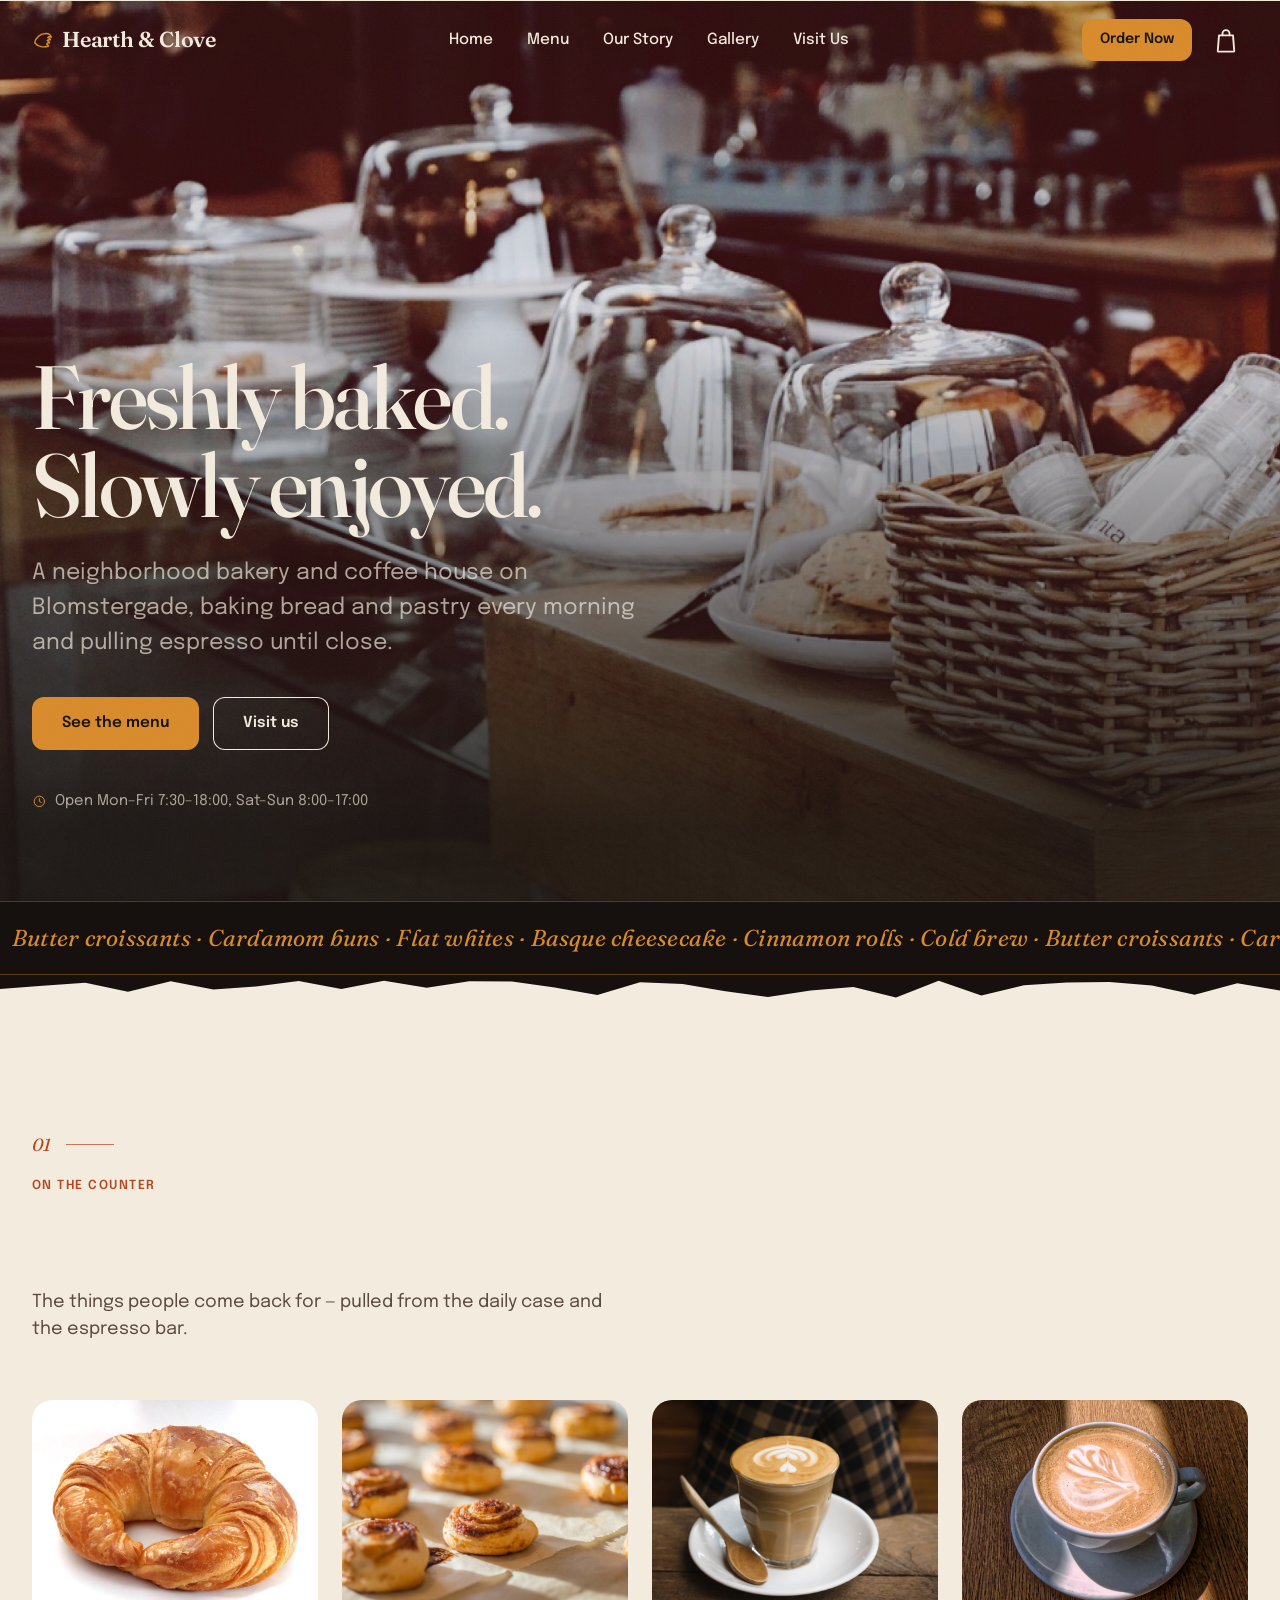
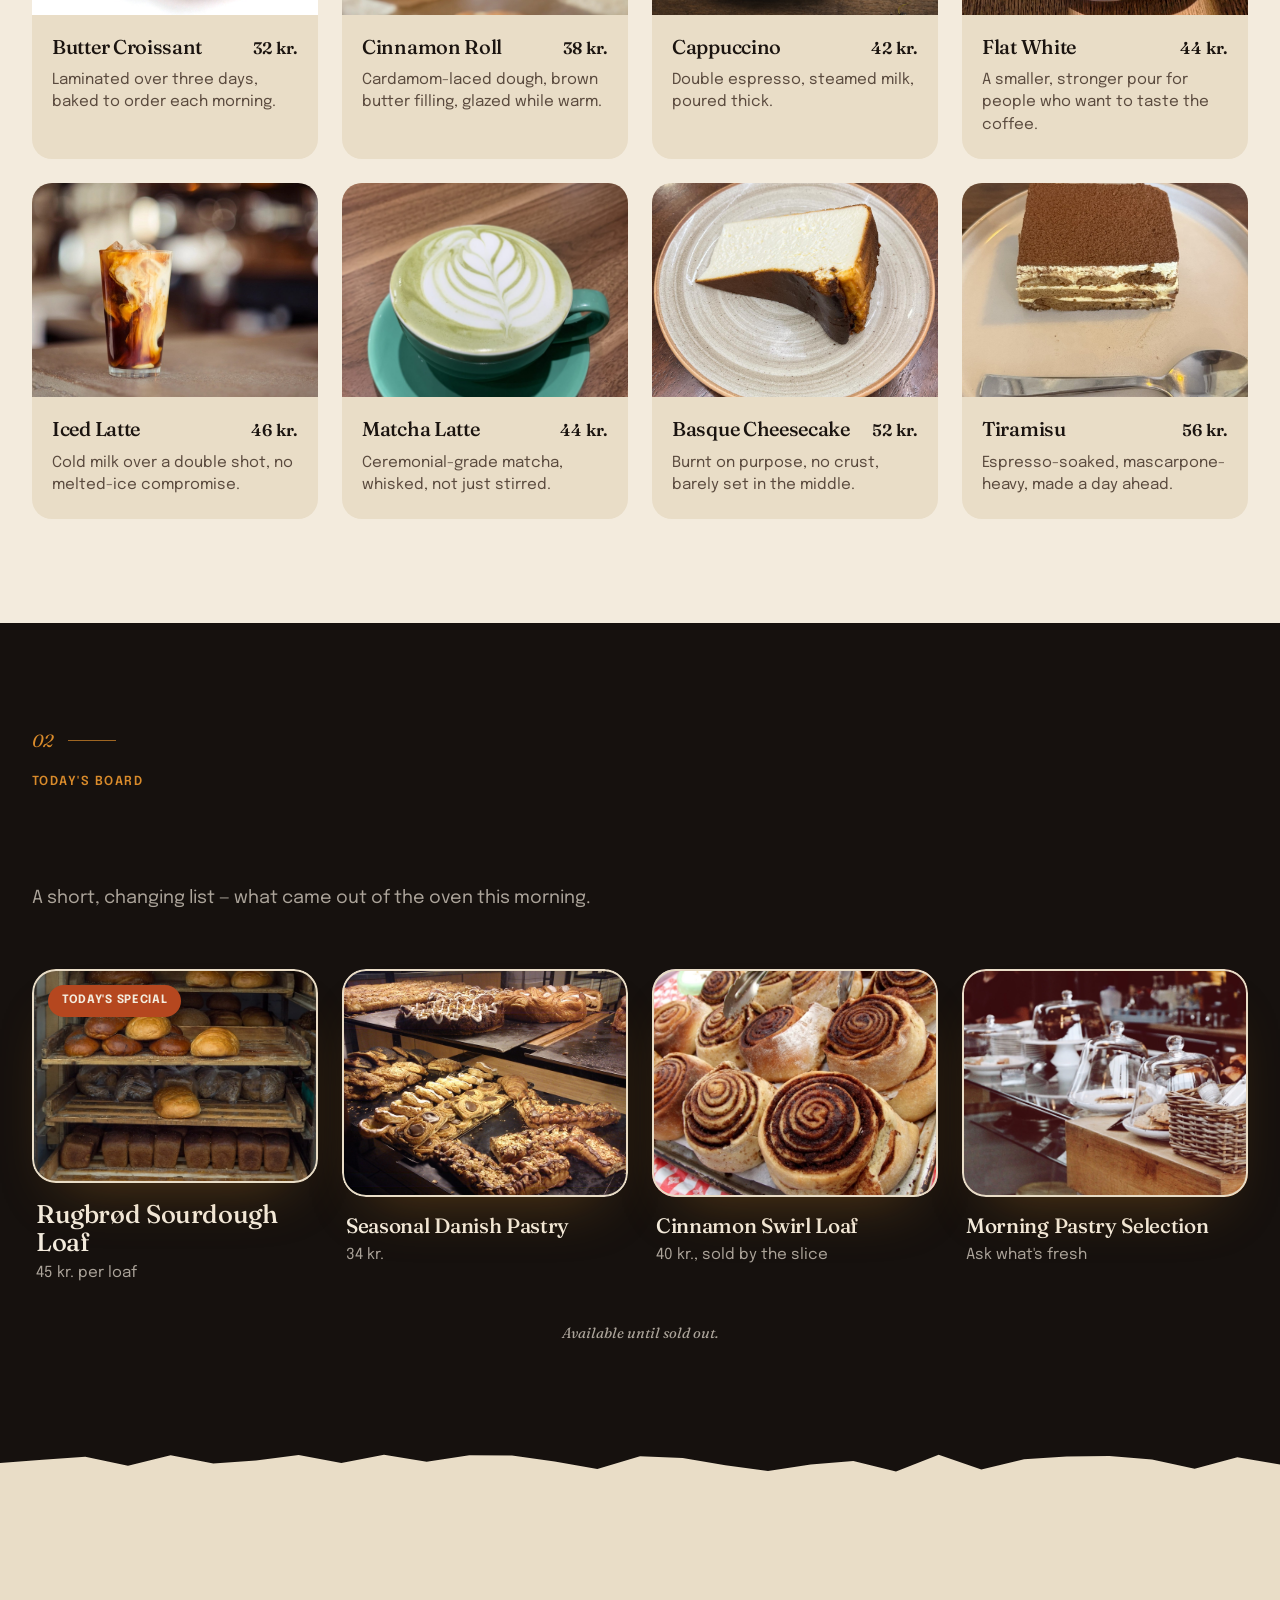
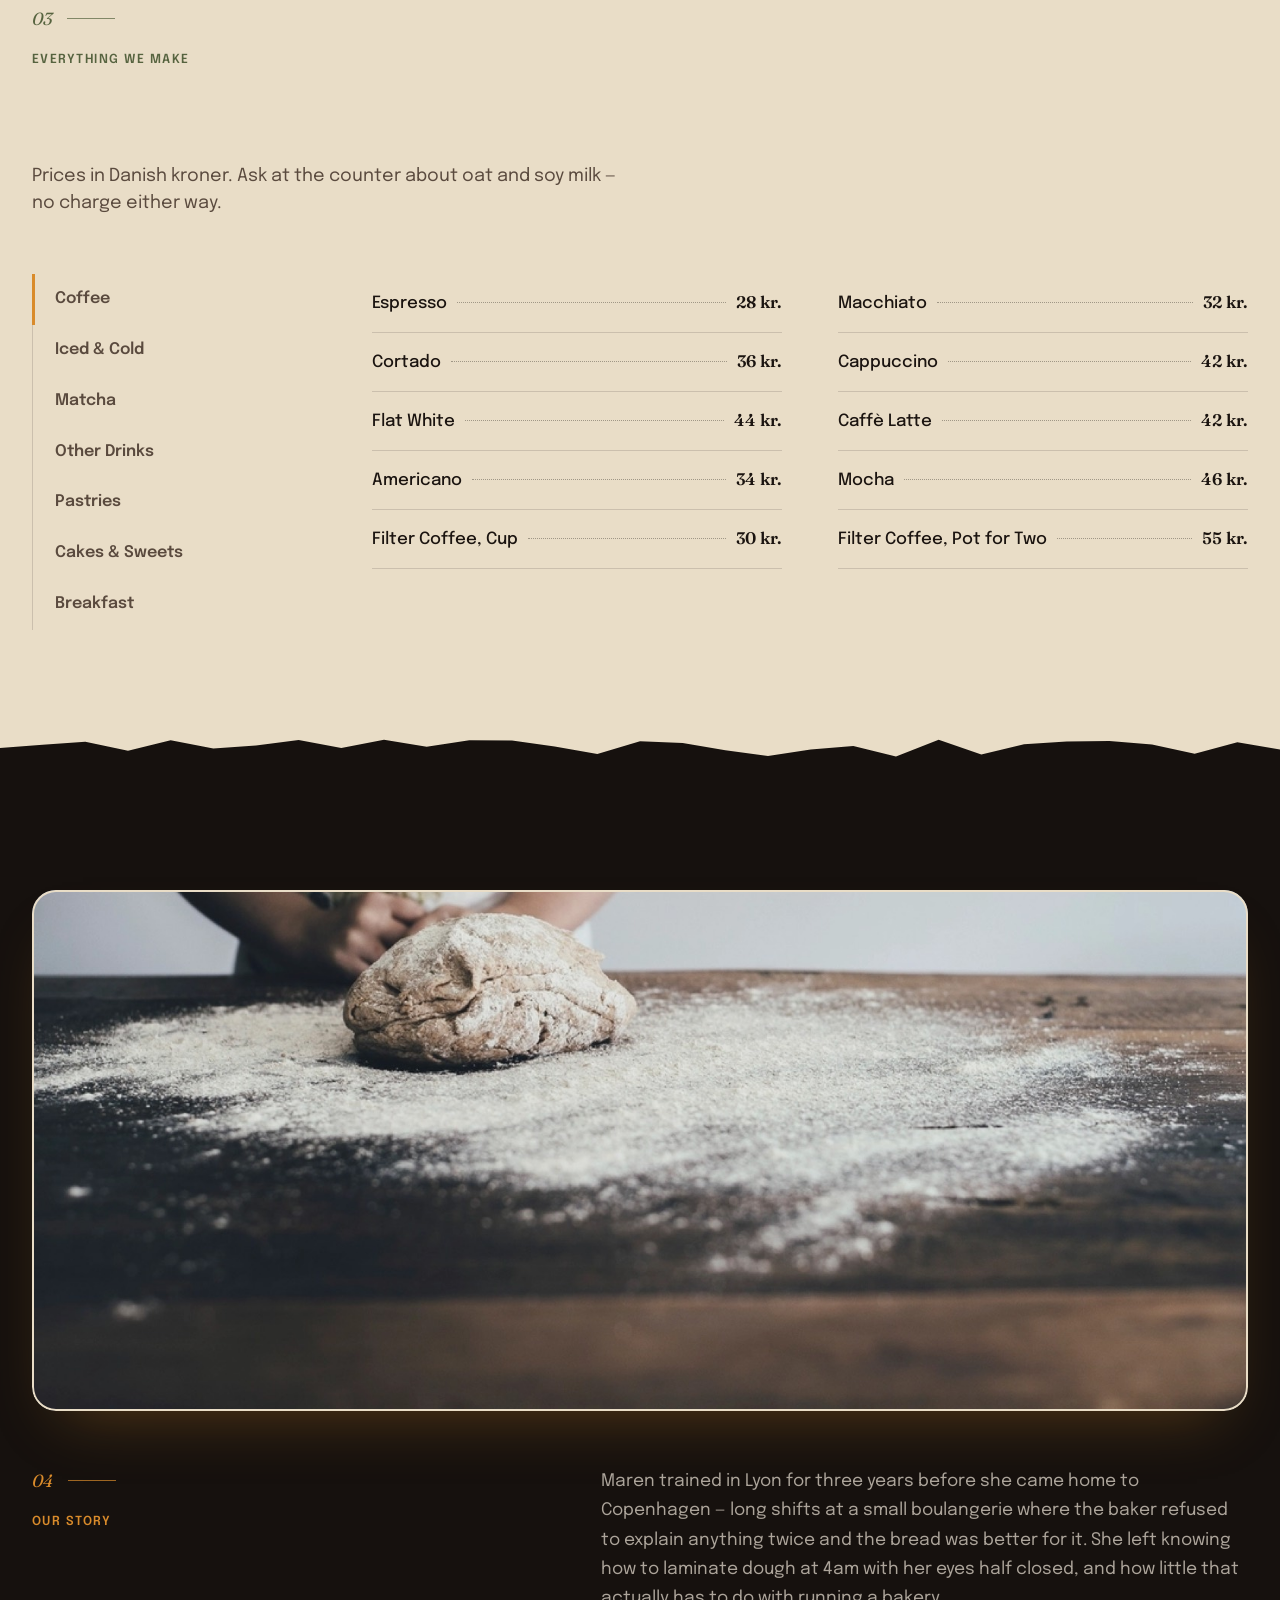
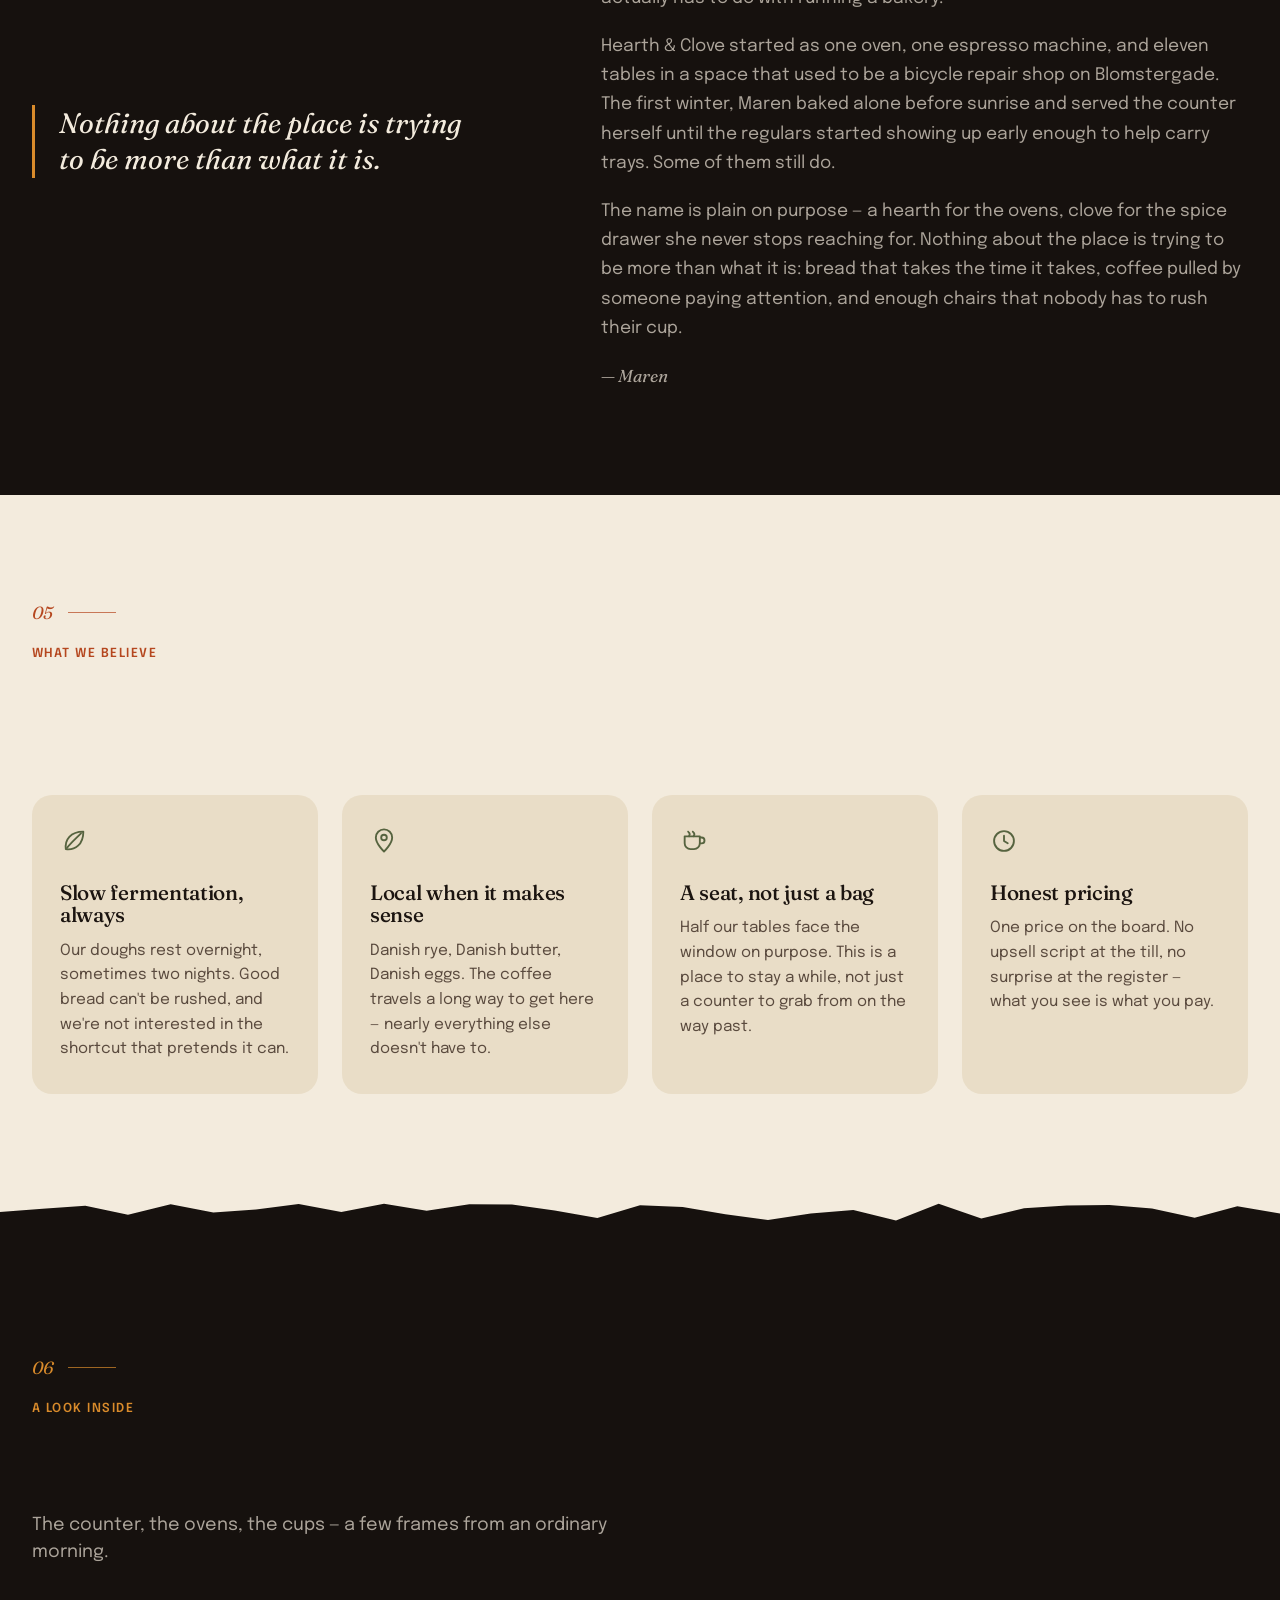
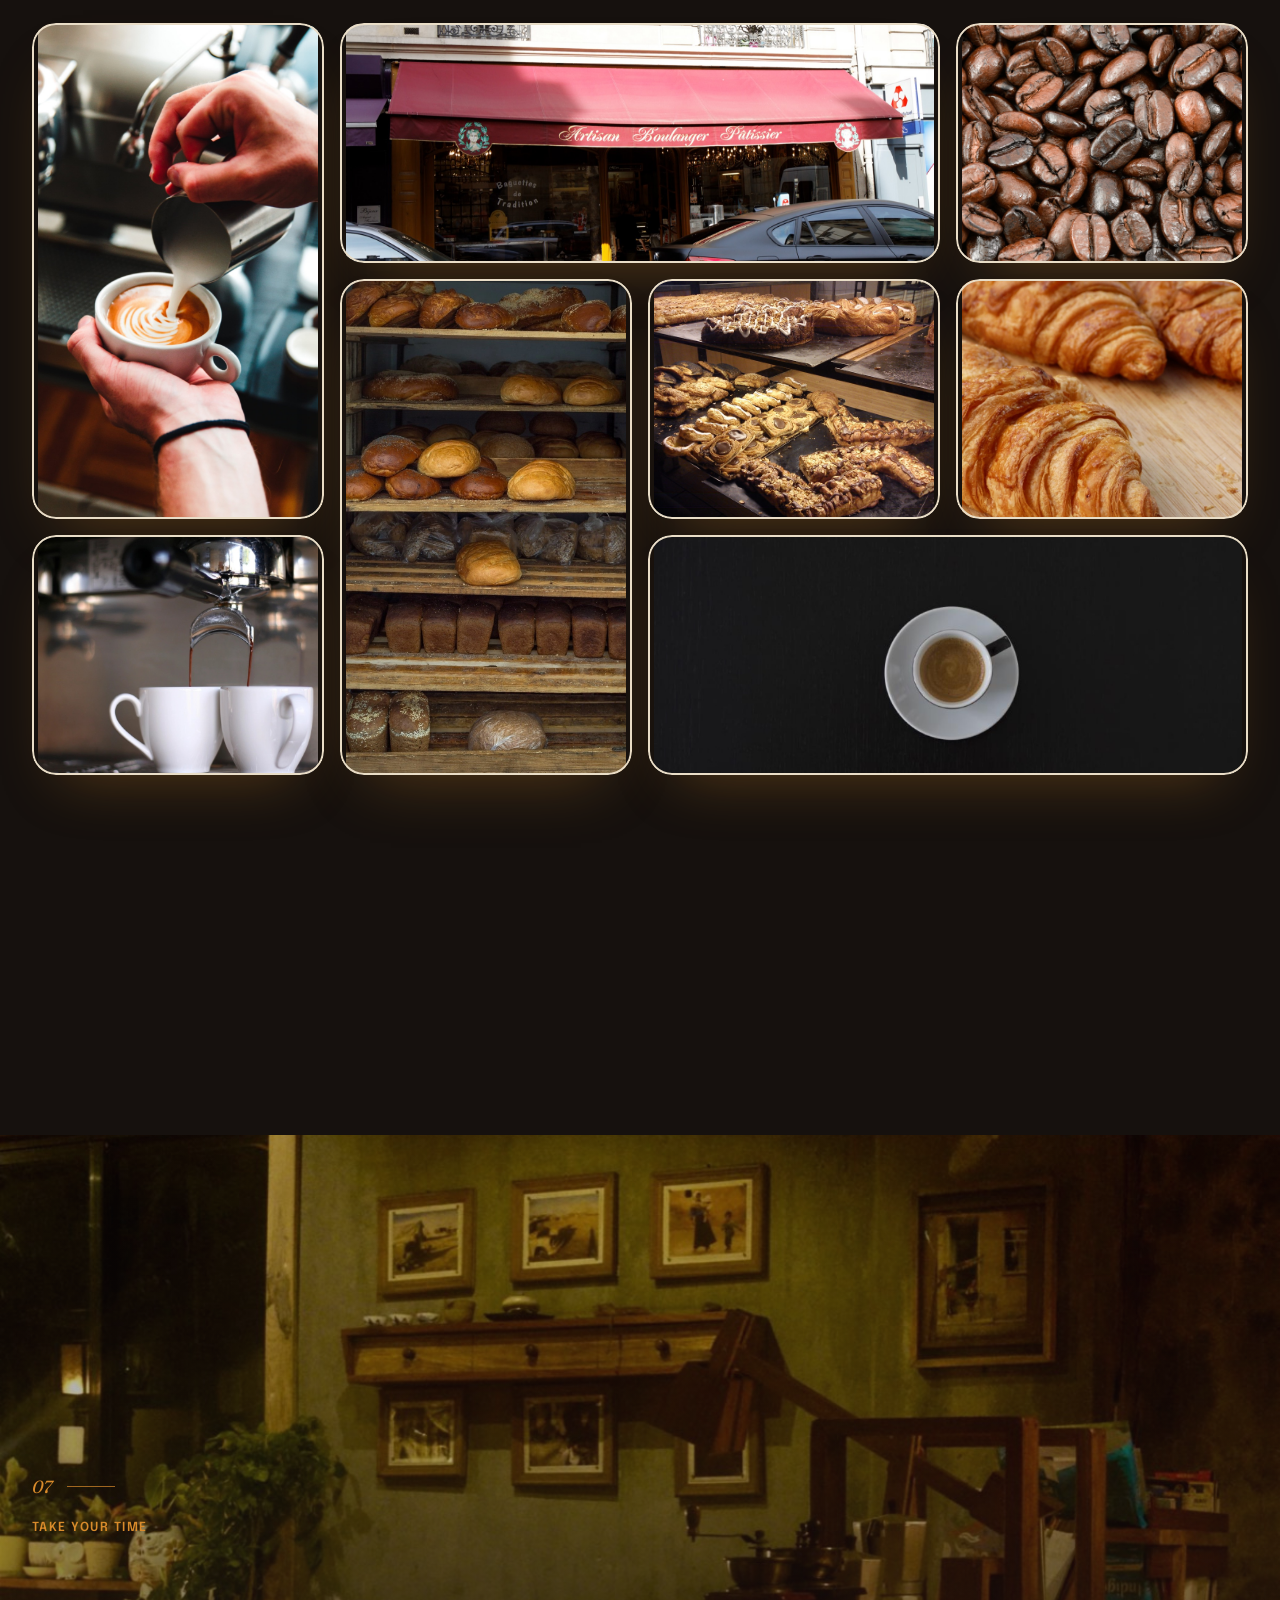
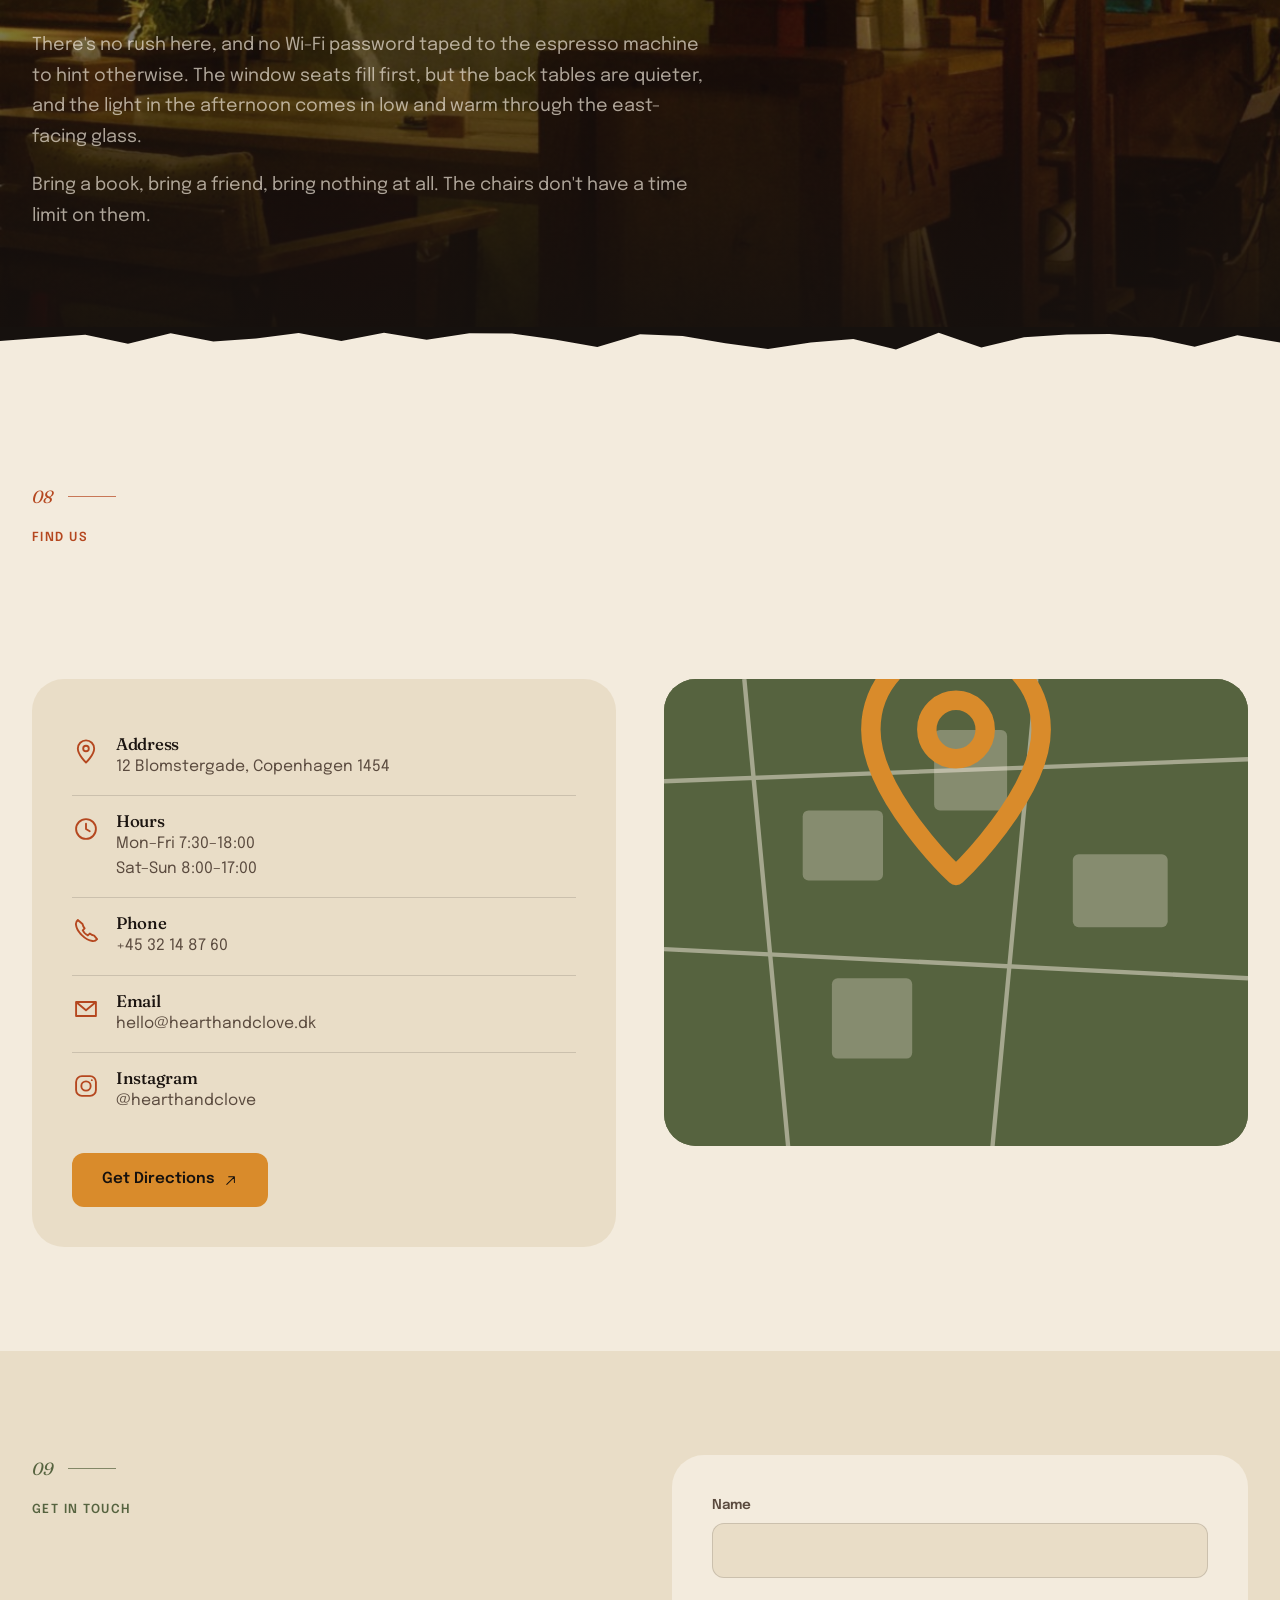
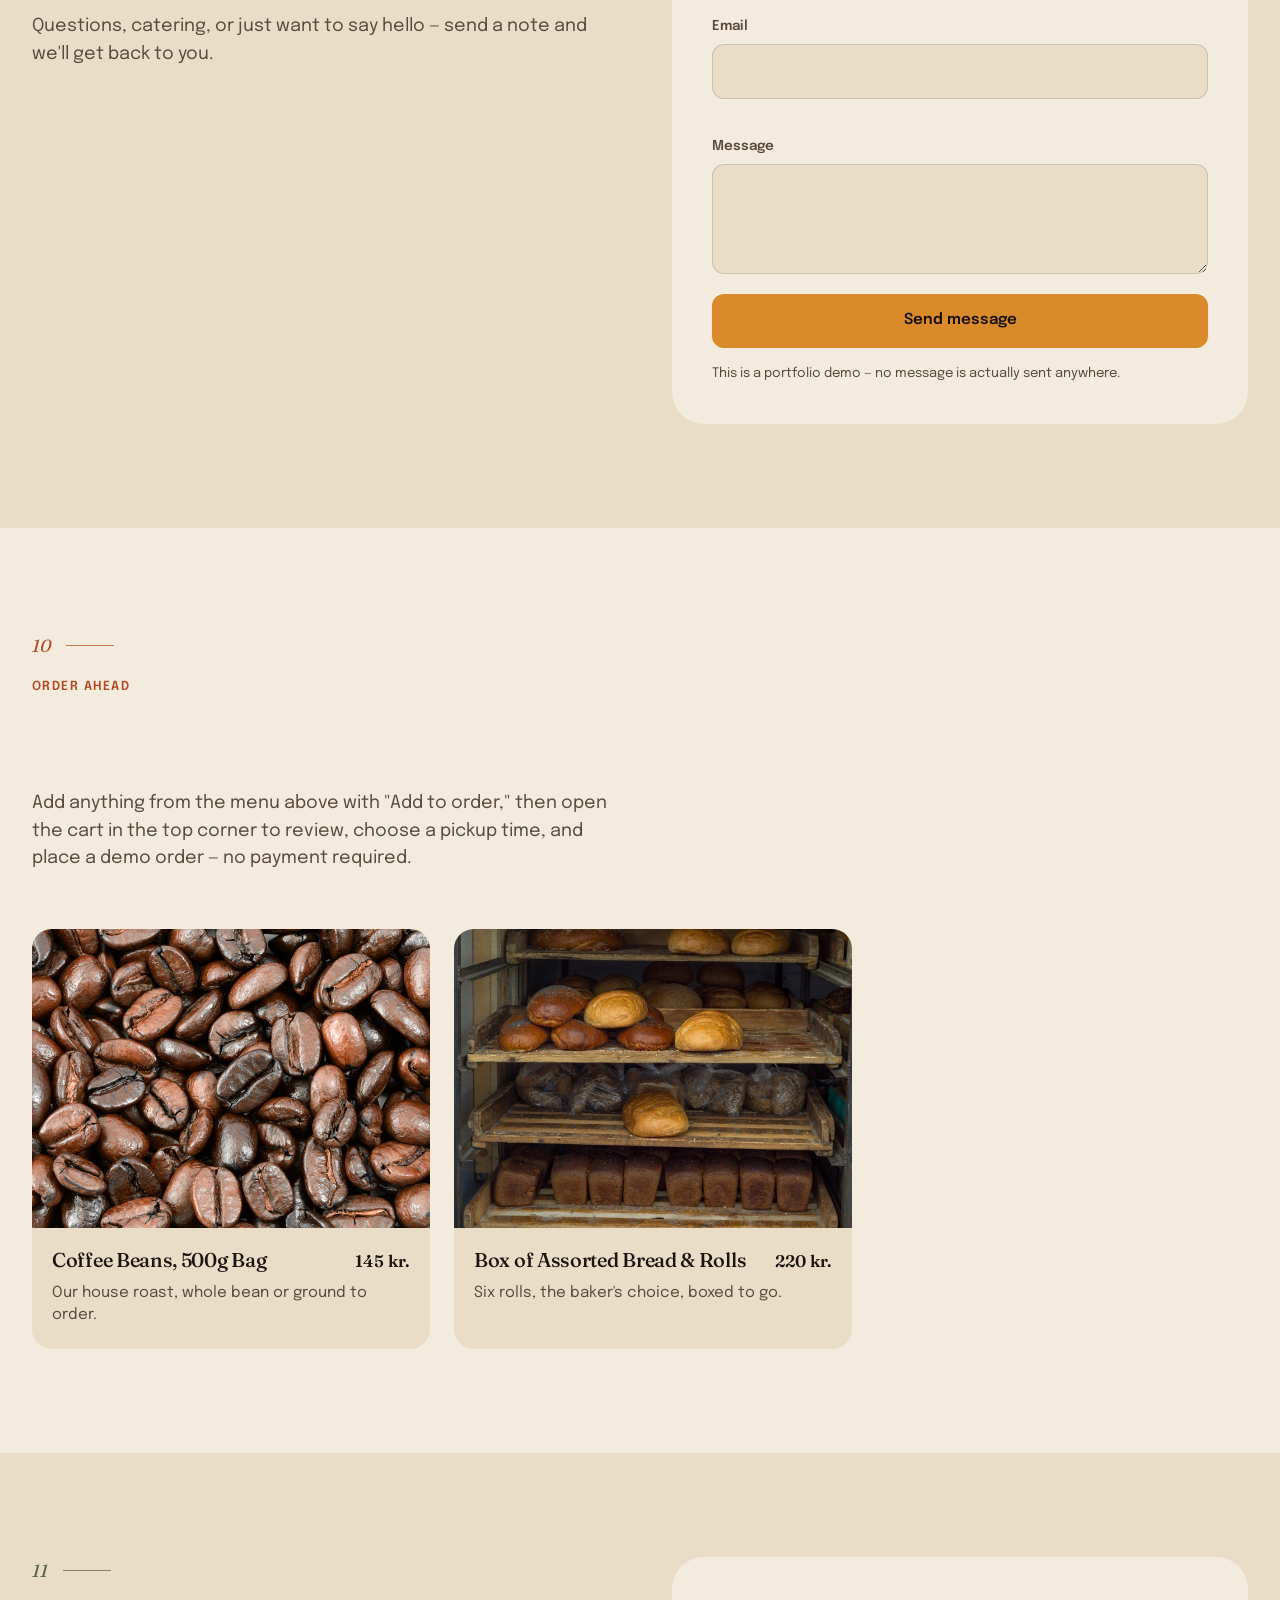
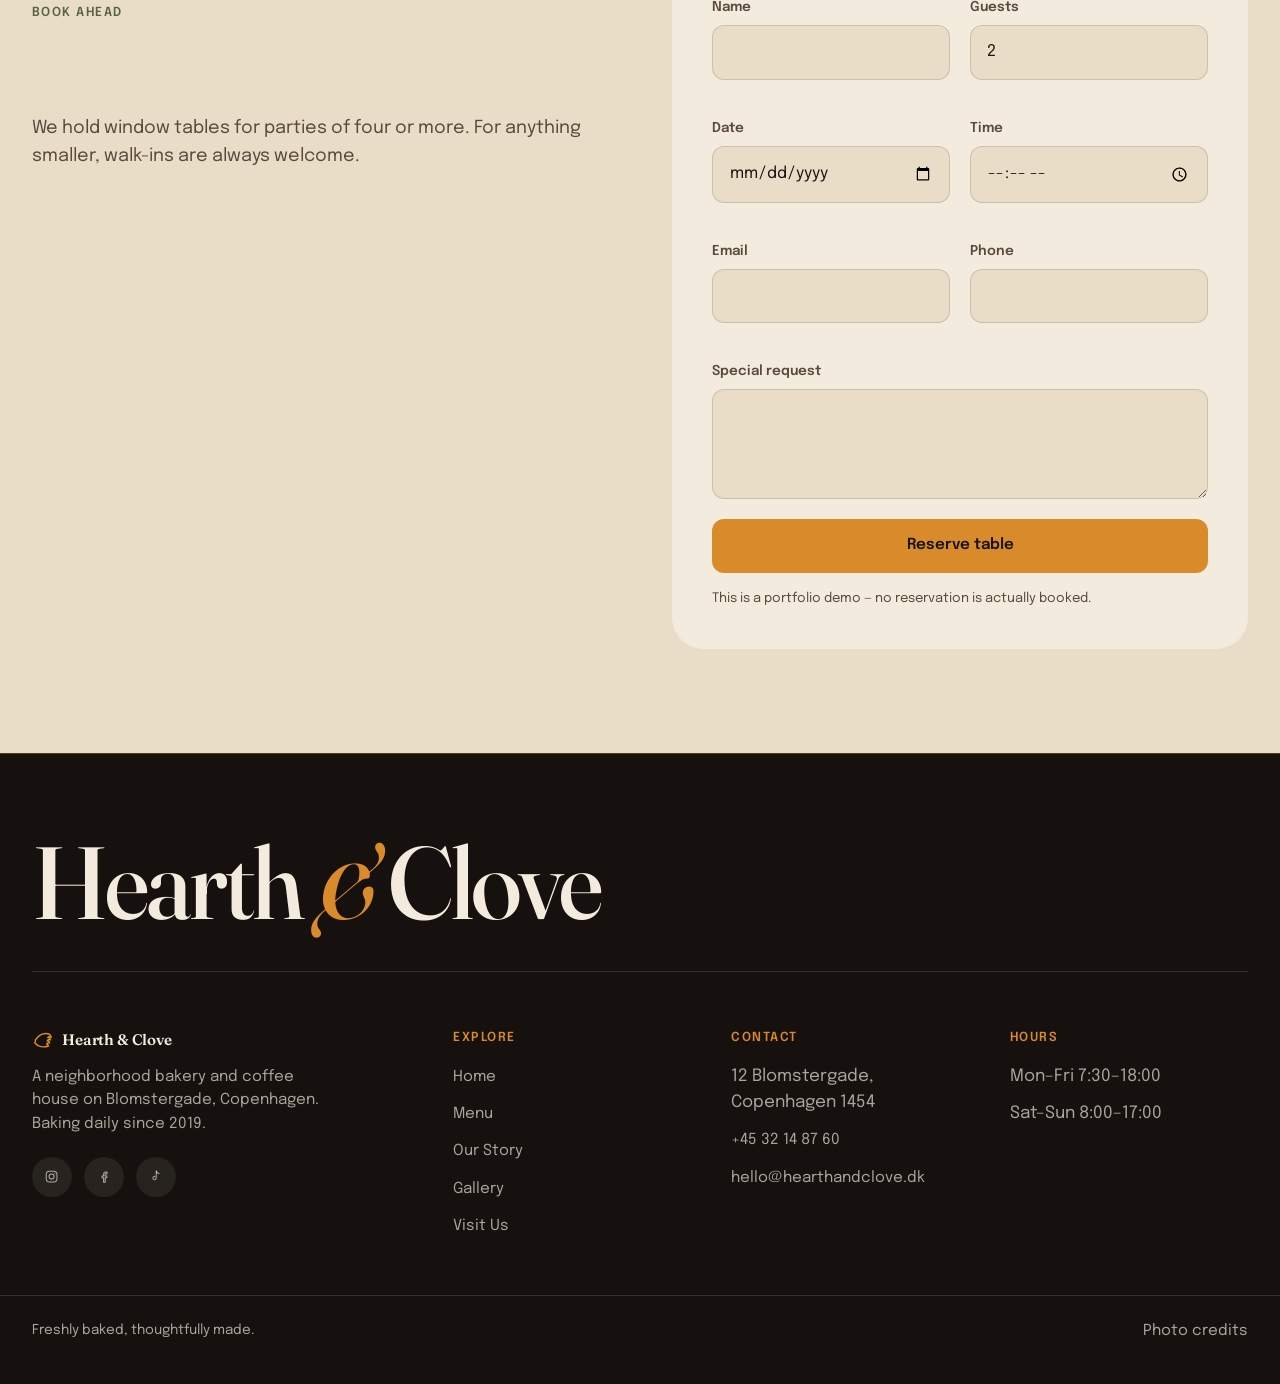
==== commit 0d166ff1: "Replace off-brand photography, add favicon and share card Ten photos misrepresented the brand: the h" ====
--- a/index.html
+++ b/index.html
@@ -11,6 +11,15 @@
 <link rel="preconnect" href="https://fonts.googleapis.com">
 <link rel="preconnect" href="https://fonts.gstatic.com" crossorigin>
 <link href="https://fonts.googleapis.com/css2?family=Fraunces:opsz,wght@9..144,400;9..144,500;9..144,600&family=Epilogue:wght@400;500;600;700&display=swap" rel="stylesheet">
+<link rel="icon" href="favicon.svg" type="image/svg+xml">
+<meta property="og:type" content="website">
+<meta property="og:site_name" content="Hearth &amp; Clove">
+<meta property="og:title" content="Hearth &amp; Clove — Bakery &amp; Coffee House in Copenhagen">
+<meta property="og:description" content="Bread and pastry baked daily on Blomstergade, espresso pulled from open to close.">
+<meta property="og:url" content="https://senis381.github.io/hearth-and-clove-site/">
+<meta property="og:image" content="https://senis381.github.io/hearth-and-clove-site/assets/img/hero/hero-counter.jpg">
+<meta property="og:image:alt" content="The Hearth &amp; Clove counter, stacked with the morning bake.">
+<meta name="twitter:card" content="summary_large_image">
 <link rel="stylesheet" href="assets/css/style.css">
 </head>
 <body>
@@ -133,7 +142,7 @@
 <!-- ============ Hero ============ -->
 <section class="hero" id="home">
   <div class="hero__media">
-    <img src="assets/img/hero/hero-counter.jpg" alt="Assorted mini pastries topped with cream, fresh fruit, and chocolate drizzle in a bakery display case." width="1600" height="1066" fetchpriority="high">
+    <img src="assets/img/hero/hero-counter.jpg" alt="The counter at opening: pastries under glass cloches on the oak top, plates stacked behind." width="1600" height="1066" fetchpriority="high">
   </div>
   <div class="hero__scrim"></div>
   <div class="hero__content container">
@@ -188,7 +197,7 @@
 
       <article class="product-card reveal-rise" style="transition-delay:60ms">
         <div class="product-card__media">
-          <img src="assets/img/products/cinnamon-roll.jpg" alt="A cinnamon bun fresh from its second rise, generously spiraled." width="1000" height="750" loading="lazy">
+          <img src="assets/img/products/cinnamon-roll.jpg" alt="Cinnamon rolls cooling on parchment, still glossy." width="1000" height="750" loading="lazy">
           <button type="button" class="product-card__add" data-id="cinnamon-roll" data-name="Cinnamon Roll" data-price="38" data-img="assets/img/products/cinnamon-roll.jpg">
             <svg class="icon" viewBox="0 0 24 24"><use href="#icon-bag"/></svg> Add to order
           </button>
@@ -252,7 +261,7 @@
 
       <article class="product-card reveal-rise" style="transition-delay:60ms">
         <div class="product-card__media">
-          <img src="assets/img/products/matcha-latte.jpg" alt="A matcha latte with a vivid green swirl in a glass cup." width="874" height="1000" loading="lazy">
+          <img src="assets/img/products/matcha-latte.jpg" alt="A matcha latte poured into a green cup, rosetta on top." width="874" height="1000" loading="lazy">
           <button type="button" class="product-card__add" data-id="matcha-latte" data-name="Matcha Latte" data-price="44" data-img="assets/img/products/matcha-latte.jpg">
             <svg class="icon" viewBox="0 0 24 24"><use href="#icon-bag"/></svg> Add to order
           </button>
@@ -314,7 +323,7 @@
     <div class="specials-strip">
       <article class="special-card special-card--today reveal-rise">
         <div class="special-card__media">
-          <img src="assets/img/gallery/bread-basket.jpg" alt="A basket piled with freshly baked bread rolls." width="1476" height="1600" loading="lazy">
+          <img src="assets/img/gallery/bread-basket.jpg" alt="Wooden shelves lined with the day's loaves." width="1476" height="1600" loading="lazy">
         </div>
         <div class="special-card__body">
           <h3 class="special-card__name">Rugbrød Sourdough Loaf</h3>
@@ -332,7 +341,7 @@
       </article>
       <article class="special-card reveal-rise" style="transition-delay:120ms">
         <div class="special-card__media">
-          <img src="assets/img/gallery/cinnamon-rolls.jpg" alt="A rolled sweet bread studded with nuts, sliced to show its spiral layers." width="1600" height="963" loading="lazy">
+          <img src="assets/img/gallery/cinnamon-rolls.jpg" alt="A tray of cinnamon rolls straight out of the oven." width="1600" height="963" loading="lazy">
         </div>
         <div class="special-card__body">
           <h3 class="special-card__name">Cinnamon Swirl Loaf</h3>
@@ -341,7 +350,7 @@
       </article>
       <article class="special-card reveal-rise" style="transition-delay:180ms">
         <div class="special-card__media">
-          <img src="assets/img/hero/hero-counter.jpg" alt="Assorted mini pastries in the bakery display case." width="1600" height="1066" loading="lazy">
+          <img src="assets/img/hero/hero-counter.jpg" alt="Pastries under glass cloches on the counter." width="1600" height="1066" loading="lazy">
         </div>
         <div class="special-card__body">
           <h3 class="special-card__name">Morning Pastry Selection</h3>
@@ -472,7 +481,7 @@
 <section id="story" class="section-dark">
   <div class="container story">
     <div class="story__media story__media--hands reveal-rise">
-      <img src="assets/img/story/founder-hands.jpg" alt="Hands tending spiral pastry dough as it turns and bakes over hot coals." width="1600" height="1200" loading="lazy">
+      <img src="assets/img/story/founder-hands.jpg" alt="A baker's hands shaping a round of dough on a flour-dusted table." width="1600" height="1200" loading="lazy">
     </div>
     <div class="story__text reveal">
       <div class="story__lede">
@@ -543,7 +552,7 @@
       </div>
       <div class="gallery-item wide reveal-rise" style="transition-delay:60ms">
         <button type="button" data-full="assets/img/gallery/cafe-exterior.jpg" data-caption="A café storefront on a quiet corner.">
-          <img src="assets/img/gallery/cafe-exterior.jpg" alt="A small, dark-paneled café storefront with a round wall sign, on a sunny street corner." width="1600" height="1200" loading="lazy">
+          <img src="assets/img/gallery/cafe-exterior.jpg" alt="A corner bakery front under a deep red awning, its windows full of the day's bread." width="1600" height="1200" loading="lazy">
         </button>
       </div>
       <div class="gallery-item reveal-rise" style="transition-delay:120ms">
@@ -553,7 +562,7 @@
       </div>
       <div class="gallery-item tall reveal-rise" style="transition-delay:180ms">
         <button type="button" data-full="assets/img/gallery/bread-basket.jpg" data-caption="This morning's bread basket.">
-          <img src="assets/img/gallery/bread-basket.jpg" alt="A basket piled with freshly baked bread rolls." width="1476" height="1600" loading="lazy">
+          <img src="assets/img/gallery/bread-basket.jpg" alt="Wooden shelves lined with the day's loaves." width="1476" height="1600" loading="lazy">
         </button>
       </div>
       <div class="gallery-item reveal-rise" style="transition-delay:0ms">
@@ -563,7 +572,7 @@
       </div>
       <div class="gallery-item reveal-rise" style="transition-delay:60ms">
         <button type="button" data-full="assets/img/gallery/croissants-closeup.jpg" data-caption="A small nod to the counter, drawn rather than photographed.">
-          <img src="assets/img/gallery/croissants-closeup.jpg" alt="A minimal illustrated icon of a croissant, rendered in black on cream." width="1024" height="1024" loading="lazy">
+          <img src="assets/img/gallery/croissants-closeup.jpg" alt="A croissant on a wooden board, close enough to count the layers." width="1024" height="1024" loading="lazy">
         </button>
       </div>
       <div class="gallery-item reveal-rise" style="transition-delay:120ms">
@@ -578,7 +587,7 @@
       </div>
       <div class="gallery-item reveal-rise" style="transition-delay:0ms">
         <button type="button" data-full="assets/img/gallery/cinnamon-rolls.jpg" data-caption="Sliced and ready for the case.">
-          <img src="assets/img/gallery/cinnamon-rolls.jpg" alt="A rolled sweet bread studded with nuts, sliced to show its spiral layers." width="1600" height="963" loading="lazy">
+          <img src="assets/img/gallery/cinnamon-rolls.jpg" alt="A tray of cinnamon rolls straight out of the oven." width="1600" height="963" loading="lazy">
         </button>
       </div>
     </div>
@@ -606,7 +615,7 @@
 <!-- ============ A place to slow down ============ -->
 <section class="section-dark slowdown">
   <div class="slowdown__media">
-    <img src="assets/img/story/interior-wide.jpg" alt="Café interior with wood-backed chairs at round tables, a pendant light, and rolling pins and ceramic plates mounted on the wall as décor." width="1200" height="1600" loading="lazy">
+    <img src="assets/img/story/interior-wide.jpg" alt="The back room in the afternoon: warm lamps, wooden tables, plants along the wall." width="1200" height="1600" loading="lazy">
   </div>
   <div class="container">
     <div class="slowdown__text reveal">
@@ -740,7 +749,7 @@
       </article>
       <article class="product-card reveal-rise" style="transition-delay:60ms">
         <div class="product-card__media">
-          <img src="assets/img/gallery/bread-basket.jpg" alt="A basket piled with freshly baked bread rolls." width="1476" height="1600" loading="lazy">
+          <img src="assets/img/gallery/bread-basket.jpg" alt="Wooden shelves lined with the day's loaves." width="1476" height="1600" loading="lazy">
           <button type="button" class="product-card__add" data-id="bread-box" data-name="Box of Assorted Bread &amp; Rolls" data-price="220" data-img="assets/img/gallery/bread-basket.jpg">
             <svg class="icon" viewBox="0 0 24 24"><use href="#icon-bag"/></svg> Add to order
           </button>
@@ -892,8 +901,6 @@
   <div class="container footer__bottom">
     <p>Freshly baked, thoughtfully made.</p>
     <div style="display:flex; gap:18px;">
-      <a href="#">Privacy</a>
-      <a href="#">Terms</a>
       <a href="credits.html">Photo credits</a>
     </div>
   </div>
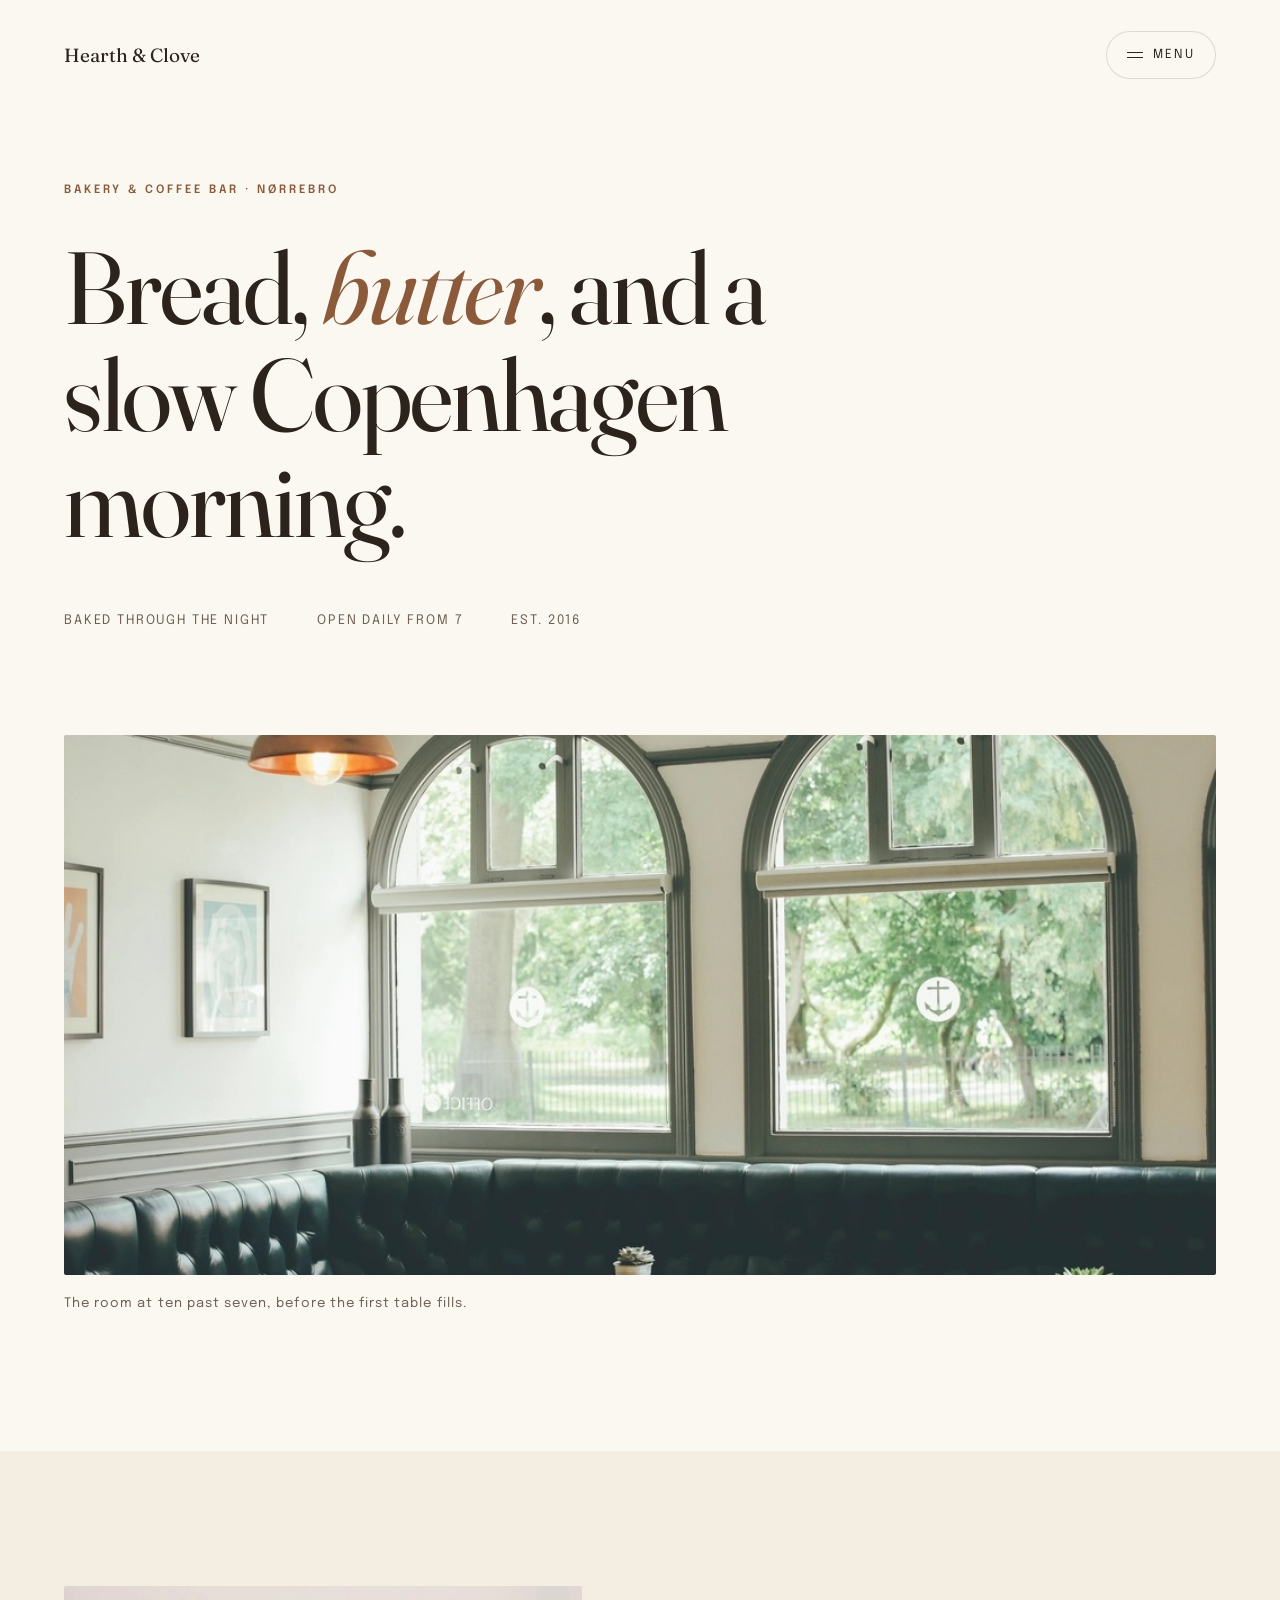
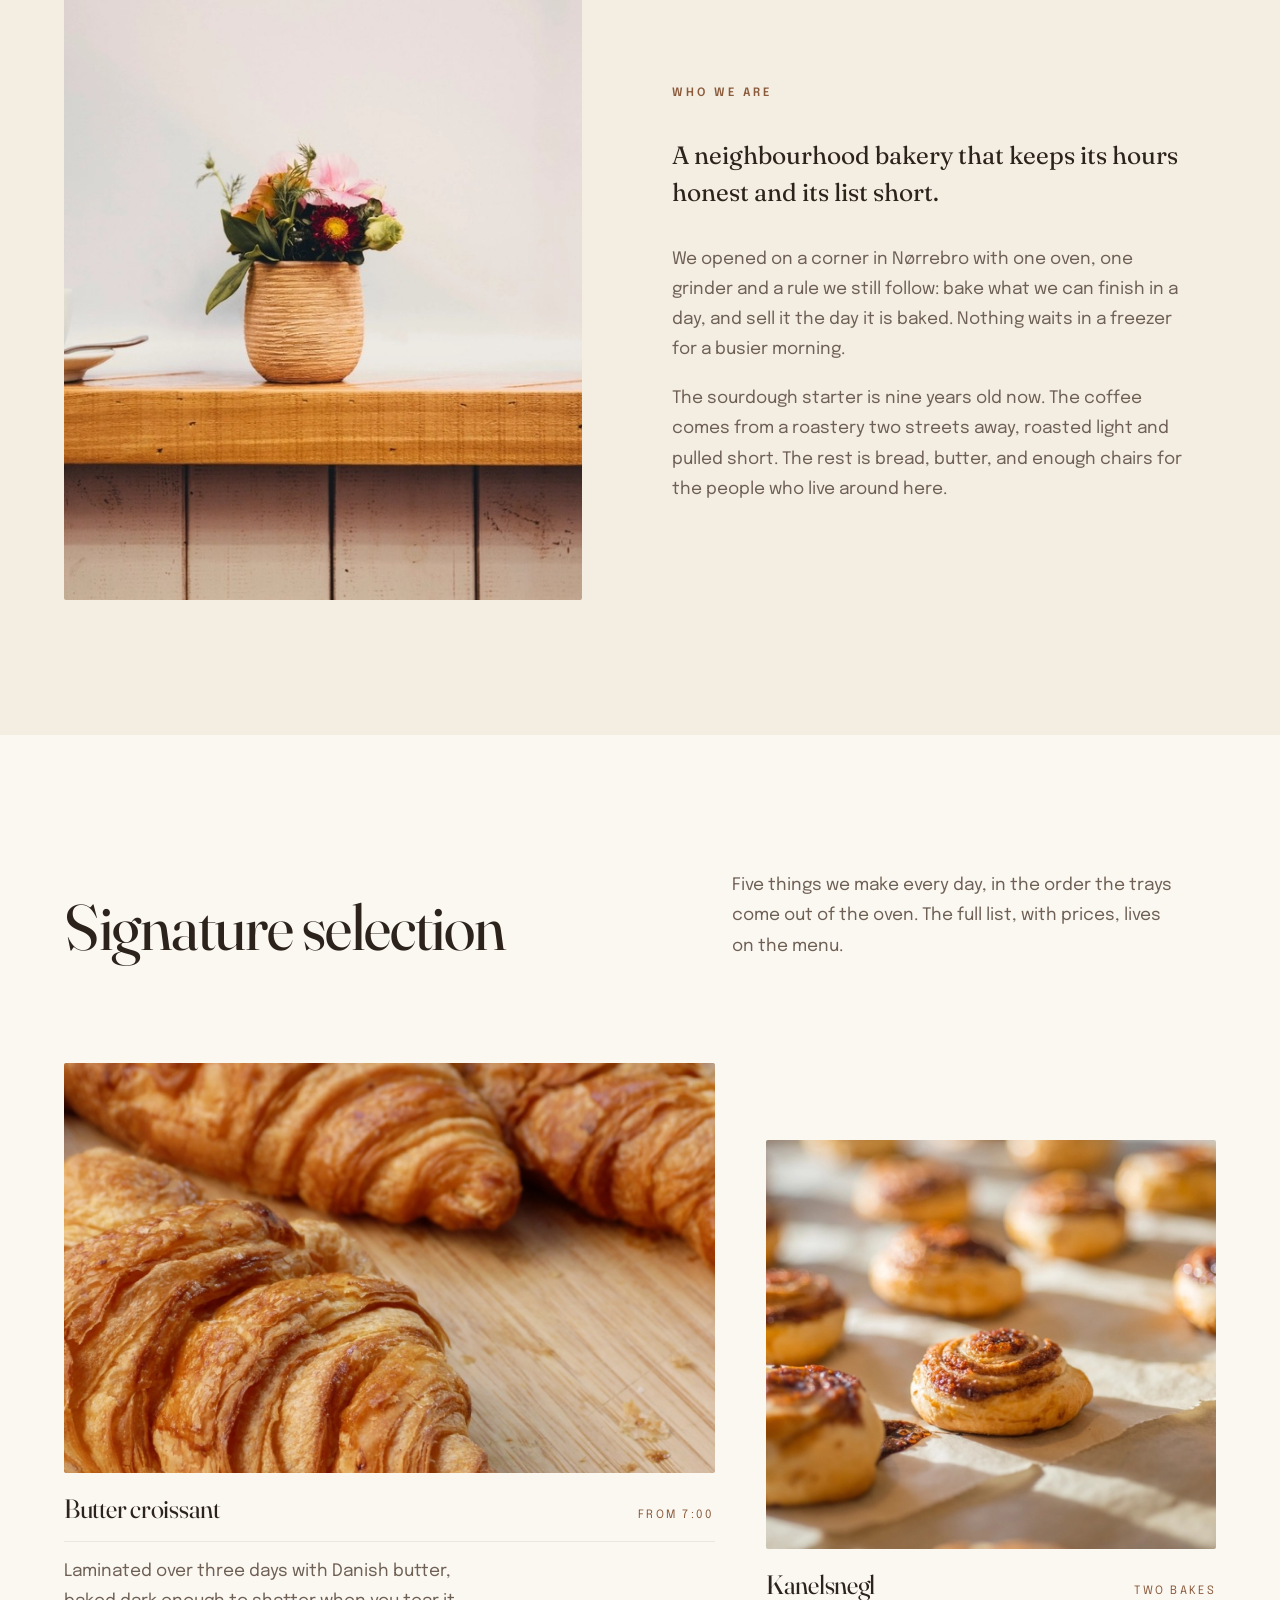
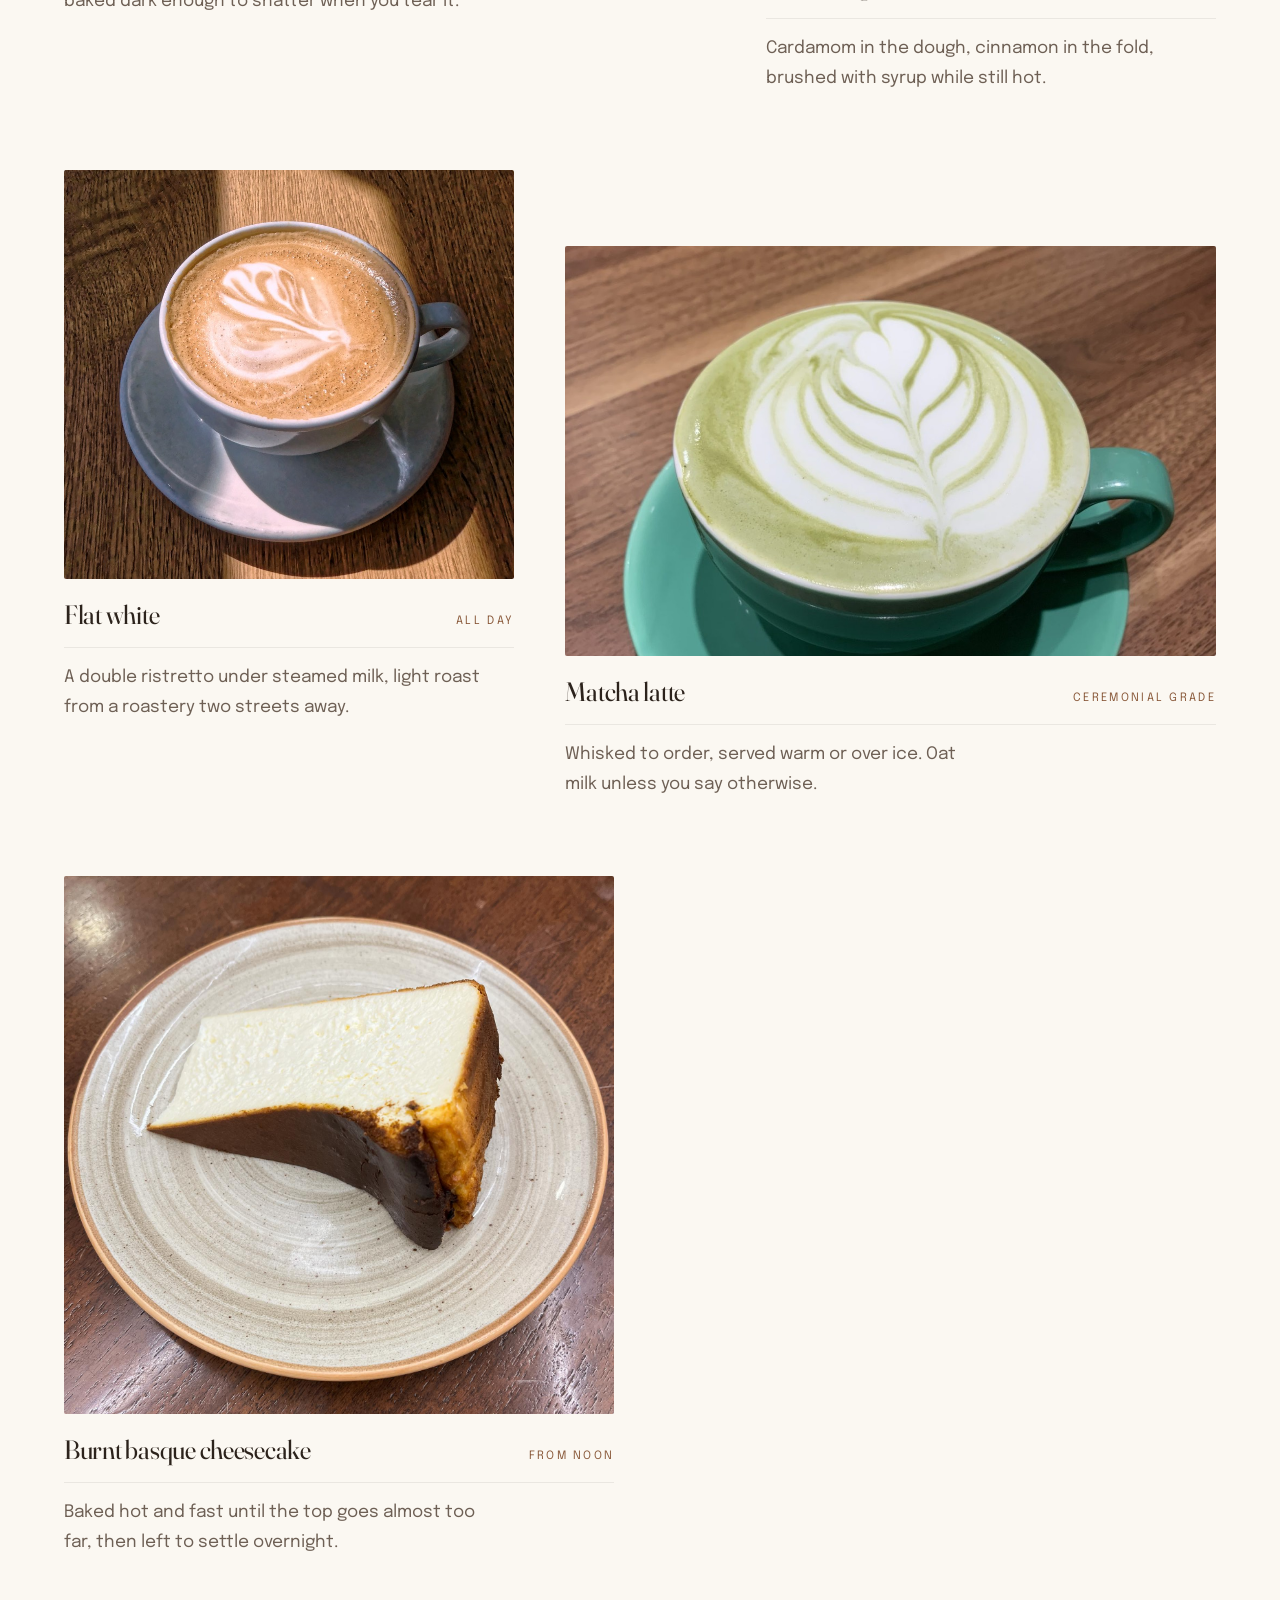
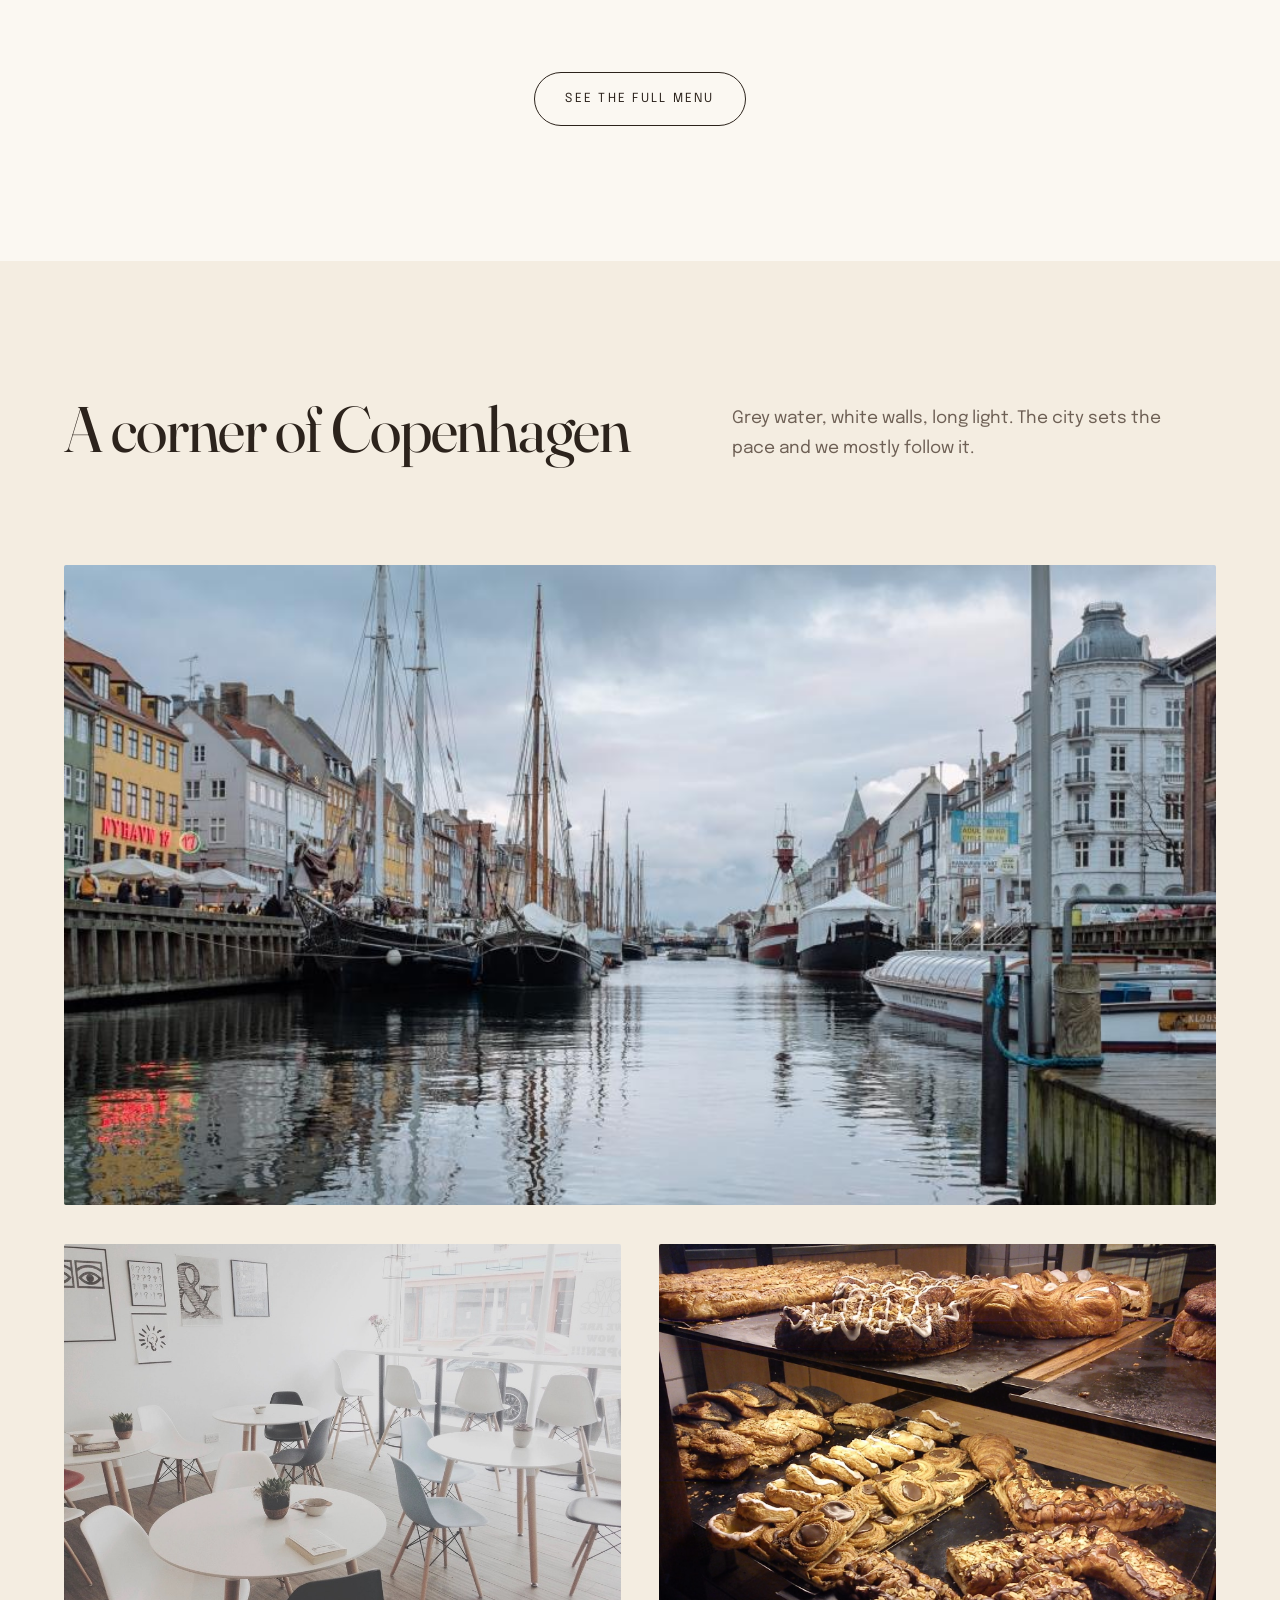
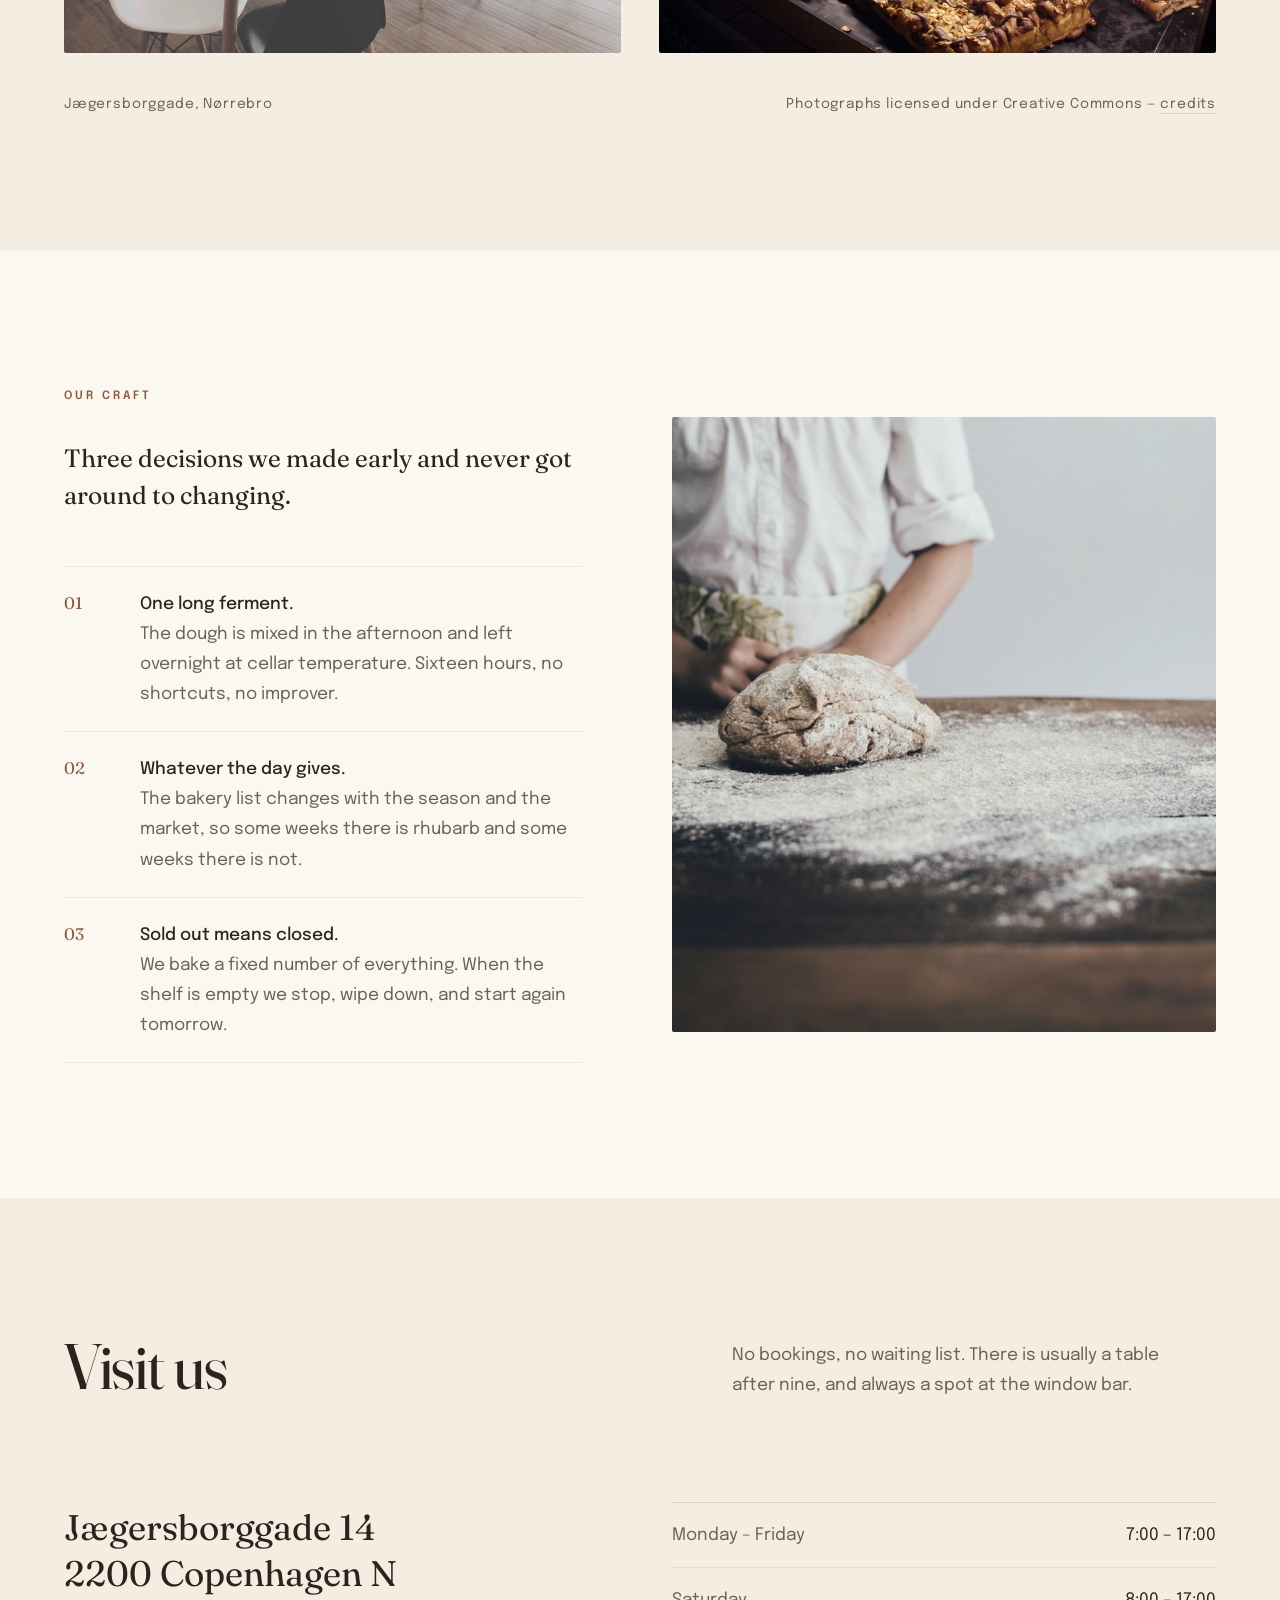
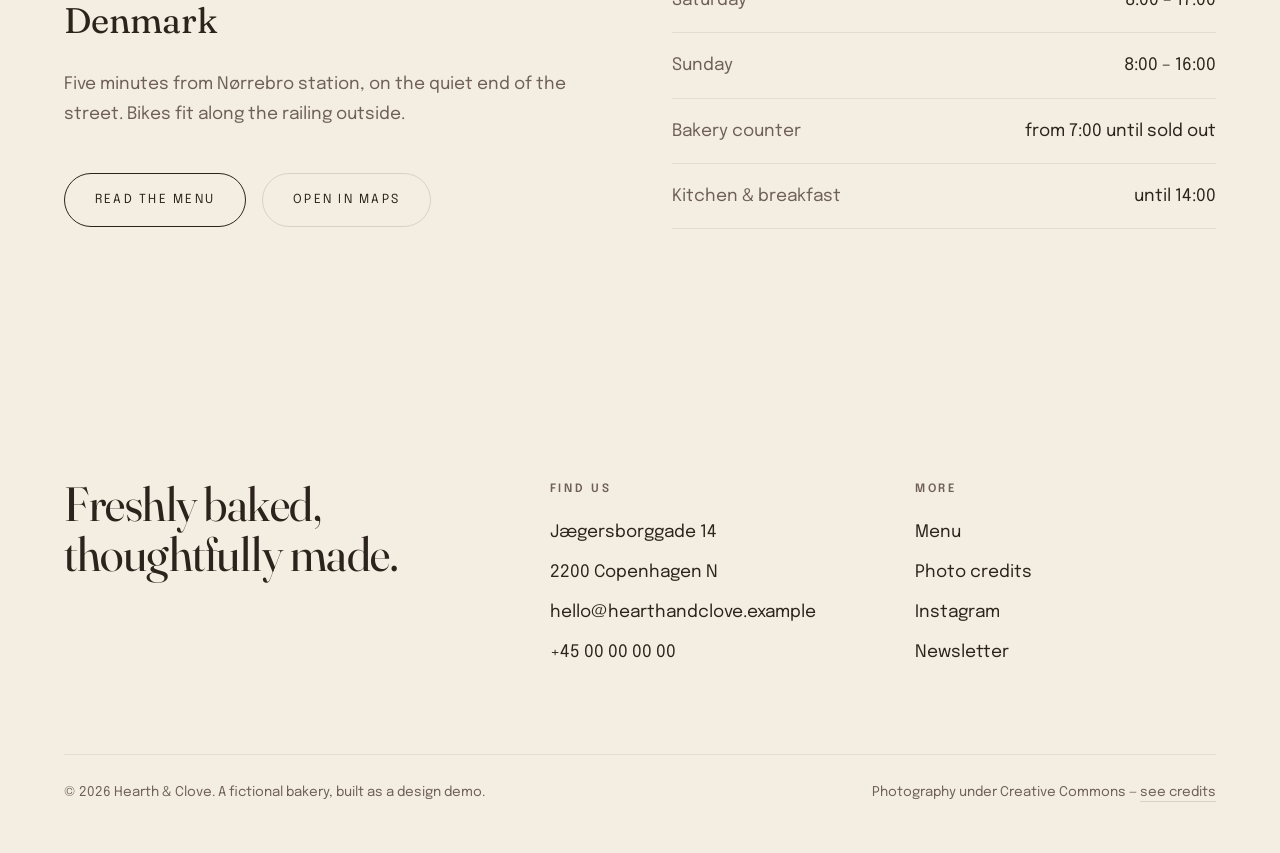
==== commit 52b955e8: "Redesign: light editorial layout, menu page, generated credits Homepage rebuilt around seven section" ====
--- a/index.html
+++ b/index.html
@@ -1,910 +1,239 @@
-<!DOCTYPE html>
+<!doctype html>
 <html lang="en">
 <head>
-<meta charset="UTF-8">
-<meta name="viewport" content="width=device-width, initial-scale=1, viewport-fit=cover, interactive-widget=resizes-content">
-<title>Hearth & Clove — Bakery &amp; Coffee House in Copenhagen</title>
-<meta name="description" content="Hearth & Clove is a bakery and coffee house on Blomstergade in Copenhagen, baking bread and pastry daily and pulling espresso from open to close.">
-<meta name="theme-color" media="(prefers-color-scheme: light)" content="#F3EBDD">
-<meta name="theme-color" media="(prefers-color-scheme: dark)" content="#16110E">
-<meta name="color-scheme" content="light dark">
+<meta charset="utf-8">
+<meta name="viewport" content="width=device-width, initial-scale=1">
+<title>Hearth &amp; Clove — bakery and coffee bar, Copenhagen</title>
+<meta name="description" content="A small bakery and coffee bar in Nørrebro, Copenhagen. Bread baked through the night, coffee poured slowly, open daily from seven.">
+<link rel="icon" href="favicon.svg" type="image/svg+xml">
 <link rel="preconnect" href="https://fonts.googleapis.com">
 <link rel="preconnect" href="https://fonts.gstatic.com" crossorigin>
-<link href="https://fonts.googleapis.com/css2?family=Fraunces:opsz,wght@9..144,400;9..144,500;9..144,600&family=Epilogue:wght@400;500;600;700&display=swap" rel="stylesheet">
-<link rel="icon" href="favicon.svg" type="image/svg+xml">
-<meta property="og:type" content="website">
-<meta property="og:site_name" content="Hearth &amp; Clove">
-<meta property="og:title" content="Hearth &amp; Clove — Bakery &amp; Coffee House in Copenhagen">
-<meta property="og:description" content="Bread and pastry baked daily on Blomstergade, espresso pulled from open to close.">
-<meta property="og:url" content="https://senis381.github.io/hearth-and-clove-site/">
-<meta property="og:image" content="https://senis381.github.io/hearth-and-clove-site/assets/img/hero/hero-counter.jpg">
-<meta property="og:image:alt" content="The Hearth &amp; Clove counter, stacked with the morning bake.">
-<meta name="twitter:card" content="summary_large_image">
+<link href="https://fonts.googleapis.com/css2?family=Fraunces:ital,opsz,wght@0,9..144,300..500;1,9..144,300..500&family=Epilogue:wght@400;500;600&display=swap" rel="stylesheet">
 <link rel="stylesheet" href="assets/css/style.css">
 </head>
 <body>
 
-<div class="scroll-progress" id="scroll-progress" aria-hidden="true"></div>
-
-<!-- ============ Icon sprite (inline, single-weight line icons — no unicode glyphs) ============ -->
-<svg style="display:none" aria-hidden="true">
-  <symbol id="icon-cup" viewBox="0 0 24 24">
-    <path d="M4 8h13v6a5 5 0 0 1-5 5H9a5 5 0 0 1-5-5V8Z"/>
-    <path d="M17 9h1.5a2.5 2.5 0 0 1 0 5H17"/>
-    <path d="M7 4c.5 1 1.3 1.2 1.3 2.2 0 .7-.5 1-.5 1.8M11 4c.5 1 1.3 1.2 1.3 2.2 0 .7-.5 1-.5 1.8"/>
-  </symbol>
-  <symbol id="icon-croissant" viewBox="0 0 24 24">
-    <path d="M3 15c1-6 6.5-10 12-10 3 0 5.5 1.8 6 4-1.6-.8-3-.6-3.8.4 1.6.1 2.7 1 3 2.4-1.7-.5-3-.1-3.6 1.1 1.5.2 2.4 1 2.6 2.3-1.6-.4-2.8.1-3.2 1.3 1.2.3 1.9 1 2 2.1-4.8 1.8-11.8 1-15-3.6Z"/>
-  </symbol>
-  <symbol id="icon-clock" viewBox="0 0 24 24">
-    <circle cx="12" cy="12" r="8.5"/>
-    <path d="M12 7.5V12l3.2 2"/>
-  </symbol>
-  <symbol id="icon-pin" viewBox="0 0 24 24">
-    <path d="M12 21s7-6.6 7-12A7 7 0 0 0 5 9c0 5.4 7 12 7 12Z"/>
-    <circle cx="12" cy="9" r="2.4"/>
-  </symbol>
-  <symbol id="icon-leaf" viewBox="0 0 24 24">
-    <path d="M5 19C4 11 9 4 20 4c0 11-7 16-15 15Z"/>
-    <path d="M6 18c3-4 6-6.5 12-12.5"/>
-  </symbol>
-  <symbol id="icon-close" viewBox="0 0 24 24">
-    <path d="M5 5l14 14M19 5 5 19"/>
-  </symbol>
-  <symbol id="icon-menu" viewBox="0 0 24 24">
-    <path d="M4 7h16M4 12h16M4 17h16"/>
-  </symbol>
-  <symbol id="icon-check" viewBox="0 0 24 24">
-    <path d="M4 12.6 9.4 18 20 6.6"/>
-  </symbol>
-  <symbol id="icon-bag" viewBox="0 0 24 24">
-    <path d="M6 8h12l1 12.5a1 1 0 0 1-1 1.5H6a1 1 0 0 1-1-1.5L6 8Z"/>
-    <path d="M9 8V6.5a3 3 0 0 1 6 0V8"/>
-  </symbol>
-  <symbol id="icon-chevron-left" viewBox="0 0 24 24">
-    <path d="M15 5 8 12l7 7"/>
-  </symbol>
-  <symbol id="icon-chevron-right" viewBox="0 0 24 24">
-    <path d="M9 5l7 7-7 7"/>
-  </symbol>
-  <symbol id="icon-arrow-up-right" viewBox="0 0 24 24">
-    <path d="M6 18 18 6M9 6h9v9"/>
-  </symbol>
-  <symbol id="icon-mail" viewBox="0 0 24 24">
-    <path d="M3.5 6h17v12h-17z"/>
-    <path d="m4 6.5 8 6.5 8-6.5"/>
-  </symbol>
-  <symbol id="icon-phone" viewBox="0 0 24 24">
-    <path d="M6 3.5 9 6c.3 1.3.9 2.6 1.8 3.8L9.2 11.4c1 2 2.4 3.4 4.4 4.4l1.6-1.6c1.2.9 2.5 1.5 3.8 1.8l2.5 3c-1 1.2-2.4 1.8-4 1.6C11.5 20 4 12.5 3.4 6.5c-.2-1.6.4-3 1.6-4Z"/>
-  </symbol>
-  <symbol id="icon-instagram" viewBox="0 0 24 24">
-    <rect x="3.5" y="3.5" width="17" height="17" rx="5"/>
-    <circle cx="12" cy="12" r="4"/>
-    <circle cx="17" cy="7" r="0.8" fill="currentColor" stroke="none"/>
-  </symbol>
-  <symbol id="icon-facebook" viewBox="0 0 24 24">
-    <path d="M14.5 21v-7h2.4l.4-3h-2.8V9c0-.9.3-1.5 1.7-1.5h1.3V4.8c-.2 0-1-.1-2-.1-2 0-3.4 1.2-3.4 3.5V11H9.5v3H12v7Z"/>
-  </symbol>
-  <symbol id="icon-tiktok" viewBox="0 0 24 24">
-    <path d="M13 3v11.2a2.6 2.6 0 1 1-2-2.5"/>
-    <path d="M13 3c.4 2.4 2 4 4.5 4.2"/>
-  </symbol>
-</svg>
-
-<!-- ============ Nav ============ -->
-<nav class="nav">
-  <div class="container nav__row">
-    <a href="#home" class="wordmark">
-      <svg class="icon" viewBox="0 0 24 24"><use href="#icon-croissant"/></svg>
-      Hearth &amp; Clove
-    </a>
-    <ul class="nav__links">
-      <li><a href="#home">Home</a></li>
-      <li><a href="#menu">Menu</a></li>
-      <li><a href="#story">Our Story</a></li>
-      <li><a href="#gallery">Gallery</a></li>
-      <li><a href="#visit">Visit Us</a></li>
+<a class="skip-link" href="#main">Skip to content</a>
+
+<header class="topbar">
+  <a class="wordmark" href="index.html">Hearth &amp; Clove</a>
+  <button class="menu-btn" type="button" data-nav-open aria-expanded="false" aria-controls="nav-overlay">
+    <span class="menu-btn__bars" aria-hidden="true"><i></i><i></i></span>
+    <span>Menu</span>
+  </button>
+</header>
+
+<div class="overlay" id="nav-overlay" hidden>
+  <div class="overlay__top">
+    <button class="overlay__close" type="button" data-nav-close>Close</button>
+  </div>
+  <nav aria-label="Main">
+    <ul class="overlay__links">
+      <li><a href="index.html">Home</a></li>
+      <li><a href="menu.html">Menu</a></li>
+      <li><a href="#selection">Signature</a></li>
+      <li><a href="#craft">Our craft</a></li>
+      <li><a href="#visit">Visit us</a></li>
     </ul>
-    <div class="nav__cta">
-      <a href="#order" class="btn btn-primary btn-sm">Order Now</a>
-      <button type="button" class="cart-btn" id="cart-open" aria-label="Open your order">
-        <svg class="icon icon-lg" viewBox="0 0 24 24"><use href="#icon-bag"/></svg>
-        <span class="cart-badge" hidden>0</span>
-      </button>
-      <input type="checkbox" id="nav-toggle" class="nav-toggle-input">
-      <label for="nav-toggle" class="nav-toggle-label" aria-label="Open menu">
-        <svg class="icon icon-lg" viewBox="0 0 24 24"><use href="#icon-menu"/></svg>
-      </label>
-    </div>
-  </div>
-  <div class="nav-drawer" aria-hidden="true">
-    <div class="nav-drawer__scrim"></div>
-    <div class="nav-drawer__panel">
-      <button type="button" class="nav-drawer__close" aria-label="Close menu">
-        <svg class="icon icon-lg" viewBox="0 0 24 24"><use href="#icon-close"/></svg>
-      </button>
-      <ul class="nav-drawer__links">
-        <li><a href="#home">Home</a></li>
-        <li><a href="#menu">Menu</a></li>
-        <li><a href="#story">Our Story</a></li>
-        <li><a href="#gallery">Gallery</a></li>
-        <li><a href="#visit">Visit Us</a></li>
-      </ul>
-      <div class="nav-drawer__cta">
-        <a href="#order" class="btn btn-primary btn-block">Order Now</a>
-      </div>
-    </div>
-  </div>
-</nav>
-
-<main>
-
-<!-- ============ Hero ============ -->
-<section class="hero" id="home">
-  <div class="hero__media">
-    <img src="assets/img/hero/hero-counter.jpg" alt="The counter at opening: pastries under glass cloches on the oak top, plates stacked behind." width="1600" height="1066" fetchpriority="high">
-  </div>
-  <div class="hero__scrim"></div>
-  <div class="hero__content container">
-    <h1><span class="hero__word" style="--d:0">Freshly</span> <span class="hero__word" style="--d:50">baked.</span><br><span class="hero__word" style="--d:110">Slowly</span> <span class="hero__word" style="--d:160">enjoyed.</span></h1>
-    <p class="hero__sub hero-in" style="--d:280">A neighborhood bakery and coffee house on Blomstergade, baking bread and pastry every morning and pulling espresso until close.</p>
-    <div class="hero__actions hero-in" style="--d:360">
-      <a href="#menu" class="btn btn-primary">See the menu</a>
-      <a href="#visit" class="btn btn-secondary">Visit us</a>
-    </div>
-    <div class="hero__info hero-in" style="--d:440">
-      <svg class="icon" viewBox="0 0 24 24"><use href="#icon-clock"/></svg>
-      Open Mon–Fri 7:30–18:00, Sat–Sun 8:00–17:00
-    </div>
-  </div>
-</section>
-
-<div class="marquee" aria-hidden="true">
-  <div class="marquee__track">
-    <span>Butter croissants &middot; Cardamom buns &middot; Flat whites &middot; Basque cheesecake &middot; Cinnamon rolls &middot; Cold brew &middot; Butter croissants &middot; Cardamom buns &middot; Flat whites &middot; Basque cheesecake &middot; Cinnamon rolls &middot; Cold brew &middot; </span>
-    <span>Butter croissants &middot; Cardamom buns &middot; Flat whites &middot; Basque cheesecake &middot; Cinnamon rolls &middot; Cold brew &middot; Butter croissants &middot; Cardamom buns &middot; Flat whites &middot; Basque cheesecake &middot; Cinnamon rolls &middot; Cold brew &middot; </span>
+  </nav>
+  <div class="overlay__foot">
+    <span>Jægersborggade 14, 2200 Copenhagen N</span>
+    <span>Daily 7:00 &ndash; 17:00</span>
+    <span>hello@hearthandclove.example</span>
   </div>
 </div>
 
-<div class="deckle deckle--dark-to-light"><div class="deckle__inner"><svg viewBox="0 0 1200 28" preserveAspectRatio="none" aria-hidden="true"><path d="M0,28 L0,14.0 L40,10.8 L80,7.7 L120,16.7 L160,6.3 L200,14.6 L240,11.6 L280,6.0 L320,14.1 L360,5.7 L400,12.8 L440,6.3 L480,6.6 L520,12.6 L560,19.9 L600,7.2 L640,9.0 L680,16.3 L720,22.1 L760,15.4 L800,12.1 L840,22.6 L880,5.8 L920,20.5 L960,10.2 L1000,7.6 L1040,7.1 L1080,10.6 L1120,19.7 L1160,8.3 L1200,15.5 L1200,28 Z"/></svg></div></div>
-
-<!-- ============ Favorites ============ -->
-<section id="favorites">
+<main id="main">
+
+  <!-- 01 hero -->
+  <section class="section hero">
+    <div class="container">
+      <span class="eyebrow">Bakery &amp; coffee bar &middot; Nørrebro</span>
+      <h1 class="hero__title">Bread, <em>butter</em>, and a slow Copenhagen morning.</h1>
+      <div class="hero__meta">
+        <span>Baked through the night</span>
+        <span>Open daily from 7</span>
+        <span>Est. 2016</span>
+      </div>
+      <figure class="hero__figure reveal">
+        <img src="assets/img/hero/cafe-windows.jpg" alt="An empty café under tall arched windows, plants along the sills, chairs still tucked in." width="1024" height="683" fetchpriority="high">
+        <figcaption class="hero__caption">The room at ten past seven, before the first table fills.</figcaption>
+      </figure>
+    </div>
+  </section>
+
+  <!-- 02 brand intro -->
+  <section class="section section--tint">
+    <div class="container split">
+      <figure class="reveal">
+        <img src="assets/img/story/cup-and-flowers.jpg" alt="A cup of coffee on the windowsill beside a small vase of flowers." width="960" height="640" loading="lazy">
+      </figure>
+      <div class="reveal">
+        <span class="eyebrow">Who we are</span>
+        <p class="lede">A neighbourhood bakery that keeps its hours honest and its list short.</p>
+        <p>We opened on a corner in Nørrebro with one oven, one grinder and a rule we still follow: bake what we can finish in a day, and sell it the day it is baked. Nothing waits in a freezer for a busier morning.</p>
+        <p>The sourdough starter is nine years old now. The coffee comes from a roastery two streets away, roasted light and pulled short. The rest is bread, butter, and enough chairs for the people who live around here.</p>
+      </div>
+    </div>
+  </section>
+
+  <!-- 03 signature selection -->
+  <section class="section" id="selection">
+    <div class="container">
+      <div class="section-head reveal">
+        <h2>Signature selection</h2>
+        <p>Five things we make every day, in the order the trays come out of the oven. The full list, with prices, lives on the menu.</p>
+      </div>
+      <div class="selection">
+
+        <article class="pick pick--wide reveal">
+          <figure><img src="assets/img/gallery/croissants-closeup.jpg" alt="A croissant on a wooden board, close enough to count the layers." width="1024" height="683" loading="lazy"></figure>
+          <div class="pick__body"><h3>Butter croissant</h3><span class="pick__note">From 7:00</span></div>
+          <p>Laminated over three days with Danish butter, baked dark enough to shatter when you tear it.</p>
+        </article>
+
+        <article class="pick pick--narrow pick--offset reveal">
+          <figure><img src="assets/img/products/cinnamon-roll.jpg" alt="Cinnamon rolls cooling on parchment, still glossy." width="960" height="640" loading="lazy"></figure>
+          <div class="pick__body"><h3>Kanelsnegl</h3><span class="pick__note">Two bakes</span></div>
+          <p>Cardamom in the dough, cinnamon in the fold, brushed with syrup while still hot.</p>
+        </article>
+
+        <article class="pick pick--narrow reveal">
+          <figure><img src="assets/img/products/flat-white.jpg" alt="A flat white coffee with tight, velvety latte art." width="960" height="640" loading="lazy"></figure>
+          <div class="pick__body"><h3>Flat white</h3><span class="pick__note">All day</span></div>
+          <p>A double ristretto under steamed milk, light roast from a roastery two streets away.</p>
+        </article>
+
+        <article class="pick pick--wide pick--offset reveal">
+          <figure><img src="assets/img/products/matcha-latte.jpg" alt="A matcha latte poured into a green cup, rosetta on top." width="960" height="640" loading="lazy"></figure>
+          <div class="pick__body"><h3>Matcha latte</h3><span class="pick__note">Ceremonial grade</span></div>
+          <p>Whisked to order, served warm or over ice. Oat milk unless you say otherwise.</p>
+        </article>
+
+        <article class="pick pick--tall reveal">
+          <figure><img src="assets/img/products/basque-cheesecake.jpg" alt="A slice of Basque-style cheesecake with a deeply caramelized top." width="960" height="640" loading="lazy"></figure>
+          <div class="pick__body"><h3>Burnt basque cheesecake</h3><span class="pick__note">From noon</span></div>
+          <p>Baked hot and fast until the top goes almost too far, then left to settle overnight.</p>
+        </article>
+
+        <div class="selection__more reveal">
+          <a class="btn" href="menu.html">See the full menu</a>
+        </div>
+
+      </div>
+    </div>
+  </section>
+
+  <!-- 04 copenhagen atmosphere -->
+  <section class="section section--tint">
+    <div class="container">
+      <div class="section-head reveal">
+        <h2>A corner of Copenhagen</h2>
+        <p>Grey water, white walls, long light. The city sets the pace and we mostly follow it.</p>
+      </div>
+      <div class="frames" data-lightbox>
+        <button class="frame frame--wide reveal" type="button">
+          <img src="assets/img/gallery/copenhagen-canal.jpg" alt="Wooden boats moored along a Copenhagen canal on an overcast morning." width="1024" height="683" loading="lazy">
+        </button>
+        <button class="frame frame--half reveal" type="button">
+          <img src="assets/img/gallery/white-cafe.jpg" alt="A white-walled café with light wood tables and a bright tabletop by the window." width="1024" height="768" loading="lazy">
+        </button>
+        <button class="frame frame--half reveal" type="button">
+          <img src="assets/img/gallery/counter-display.jpg" alt="The counter at opening: pastries under glass cloches on the oak top, plates stacked behind." width="960" height="640" loading="lazy">
+        </button>
+        <p class="frames__note reveal">
+          <span>Jægersborggade, Nørrebro</span>
+          <span>Photographs licensed under Creative Commons &mdash; <a class="link" href="credits.html">credits</a></span>
+        </p>
+      </div>
+    </div>
+  </section>
+
+  <!-- 05 our craft -->
+  <section class="section" id="craft">
+    <div class="container split split--flip">
+      <div class="reveal">
+        <span class="eyebrow">Our craft</span>
+        <p class="lede">Three decisions we made early and never got around to changing.</p>
+        <ul class="craft__list">
+          <li><b>01</b><span><strong>One long ferment.</strong> The dough is mixed in the afternoon and left overnight at cellar temperature. Sixteen hours, no shortcuts, no improver.</span></li>
+          <li><b>02</b><span><strong>Whatever the day gives.</strong> The bakery list changes with the season and the market, so some weeks there is rhubarb and some weeks there is not.</span></li>
+          <li><b>03</b><span><strong>Sold out means closed.</strong> We bake a fixed number of everything. When the shelf is empty we stop, wipe down, and start again tomorrow.</span></li>
+        </ul>
+      </div>
+      <figure class="reveal">
+        <img src="assets/img/story/founder-hands.jpg" alt="A baker's hands shaping a round of dough on a flour-dusted table." width="960" height="640" loading="lazy">
+      </figure>
+    </div>
+  </section>
+
+  <!-- 06 visit us -->
+  <section class="section section--tint" id="visit">
+    <div class="container">
+      <div class="section-head reveal">
+        <h2>Visit us</h2>
+        <p>No bookings, no waiting list. There is usually a table after nine, and always a spot at the window bar.</p>
+      </div>
+      <div class="split">
+        <div class="reveal">
+          <address class="address">Jægersborggade 14<br>2200 Copenhagen N<br>Denmark</address>
+          <p class="muted">Five minutes from Nørrebro station, on the quiet end of the street. Bikes fit along the railing outside.</p>
+          <div class="actions">
+            <a class="btn" href="menu.html">Read the menu</a>
+            <a class="btn btn--ghost" href="#" data-demo>Open in maps</a>
+          </div>
+        </div>
+        <ul class="hours reveal">
+          <li><span>Monday &ndash; Friday</span><span>7:00 &ndash; 17:00</span></li>
+          <li><span>Saturday</span><span>8:00 &ndash; 17:00</span></li>
+          <li><span>Sunday</span><span>8:00 &ndash; 16:00</span></li>
+          <li><span>Bakery counter</span><span>from 7:00 until sold out</span></li>
+          <li><span>Kitchen &amp; breakfast</span><span>until 14:00</span></li>
+        </ul>
+      </div>
+    </div>
+  </section>
+
+</main>
+
+<!-- 07 footer -->
+<footer class="footer">
   <div class="container">
-    <div class="section-head reveal">
-      <span class="ordinal">01</span>
-      <span class="eyebrow">On the counter</span>
-      <h2 class="reveal-clip">A few of our favorites</h2>
-      <p>The things people come back for — pulled from the daily case and the espresso bar.</p>
-    </div>
-    <div class="product-grid">
-
-      <article class="product-card reveal-rise">
-        <div class="product-card__media">
-          <img src="assets/img/products/butter-croissant.jpg" alt="A whole, flaky butter croissant." width="1000" height="750" loading="lazy">
-          <button type="button" class="product-card__add" data-id="butter-croissant" data-name="Butter Croissant" data-price="32" data-img="assets/img/products/butter-croissant.jpg">
-            <svg class="icon" viewBox="0 0 24 24"><use href="#icon-bag"/></svg> Add to order
-          </button>
-        </div>
-        <div class="product-card__body">
-          <div class="product-card__row">
-            <h3 class="product-card__name">Butter Croissant</h3>
-            <span class="product-card__price">32 kr.</span>
-          </div>
-          <p class="product-card__desc">Laminated over three days, baked to order each morning.</p>
-        </div>
-      </article>
-
-      <article class="product-card reveal-rise" style="transition-delay:60ms">
-        <div class="product-card__media">
-          <img src="assets/img/products/cinnamon-roll.jpg" alt="Cinnamon rolls cooling on parchment, still glossy." width="1000" height="750" loading="lazy">
-          <button type="button" class="product-card__add" data-id="cinnamon-roll" data-name="Cinnamon Roll" data-price="38" data-img="assets/img/products/cinnamon-roll.jpg">
-            <svg class="icon" viewBox="0 0 24 24"><use href="#icon-bag"/></svg> Add to order
-          </button>
-        </div>
-        <div class="product-card__body">
-          <div class="product-card__row">
-            <h3 class="product-card__name">Cinnamon Roll</h3>
-            <span class="product-card__price">38 kr.</span>
-          </div>
-          <p class="product-card__desc">Cardamom-laced dough, brown butter filling, glazed while warm.</p>
-        </div>
-      </article>
-
-      <article class="product-card reveal-rise" style="transition-delay:120ms">
-        <div class="product-card__media">
-          <img src="assets/img/products/cappuccino.jpg" alt="A cappuccino in a white cup with a dusting of cocoa." width="1000" height="666" loading="lazy">
-          <button type="button" class="product-card__add" data-id="cappuccino" data-name="Cappuccino" data-price="42" data-img="assets/img/products/cappuccino.jpg">
-            <svg class="icon" viewBox="0 0 24 24"><use href="#icon-bag"/></svg> Add to order
-          </button>
-        </div>
-        <div class="product-card__body">
-          <div class="product-card__row">
-            <h3 class="product-card__name">Cappuccino</h3>
-            <span class="product-card__price">42 kr.</span>
-          </div>
-          <p class="product-card__desc">Double espresso, steamed milk, poured thick.</p>
-        </div>
-      </article>
-
-      <article class="product-card reveal-rise" style="transition-delay:180ms">
-        <div class="product-card__media">
-          <img src="assets/img/products/flat-white.jpg" alt="A flat white coffee with tight, velvety latte art." width="1000" height="800" loading="lazy">
-          <button type="button" class="product-card__add" data-id="flat-white" data-name="Flat White" data-price="44" data-img="assets/img/products/flat-white.jpg">
-            <svg class="icon" viewBox="0 0 24 24"><use href="#icon-bag"/></svg> Add to order
-          </button>
-        </div>
-        <div class="product-card__body">
-          <div class="product-card__row">
-            <h3 class="product-card__name">Flat White</h3>
-            <span class="product-card__price">44 kr.</span>
-          </div>
-          <p class="product-card__desc">A smaller, stronger pour for people who want to taste the coffee.</p>
-        </div>
-      </article>
-
-      <article class="product-card reveal-rise" style="transition-delay:0ms">
-        <div class="product-card__media">
-          <img src="assets/img/products/iced-latte.jpg" alt="A macro view of an iced latte in a glass, layered with milk and espresso." width="1024" height="684" loading="lazy">
-          <button type="button" class="product-card__add" data-id="iced-latte" data-name="Iced Latte" data-price="46" data-img="assets/img/products/iced-latte.jpg">
-            <svg class="icon" viewBox="0 0 24 24"><use href="#icon-bag"/></svg> Add to order
-          </button>
-        </div>
-        <div class="product-card__body">
-          <div class="product-card__row">
-            <h3 class="product-card__name">Iced Latte</h3>
-            <span class="product-card__price">46 kr.</span>
-          </div>
-          <p class="product-card__desc">Cold milk over a double shot, no melted-ice compromise.</p>
-        </div>
-      </article>
-
-      <article class="product-card reveal-rise" style="transition-delay:60ms">
-        <div class="product-card__media">
-          <img src="assets/img/products/matcha-latte.jpg" alt="A matcha latte poured into a green cup, rosetta on top." width="874" height="1000" loading="lazy">
-          <button type="button" class="product-card__add" data-id="matcha-latte" data-name="Matcha Latte" data-price="44" data-img="assets/img/products/matcha-latte.jpg">
-            <svg class="icon" viewBox="0 0 24 24"><use href="#icon-bag"/></svg> Add to order
-          </button>
-        </div>
-        <div class="product-card__body">
-          <div class="product-card__row">
-            <h3 class="product-card__name">Matcha Latte</h3>
-            <span class="product-card__price">44 kr.</span>
-          </div>
-          <p class="product-card__desc">Ceremonial-grade matcha, whisked, not just stirred.</p>
-        </div>
-      </article>
-
-      <article class="product-card reveal-rise" style="transition-delay:120ms">
-        <div class="product-card__media">
-          <img src="assets/img/products/basque-cheesecake.jpg" alt="A slice of Basque-style cheesecake with a deeply caramelized top." width="1024" height="683" loading="lazy">
-          <button type="button" class="product-card__add" data-id="basque-cheesecake" data-name="Basque Cheesecake" data-price="52" data-img="assets/img/products/basque-cheesecake.jpg">
-            <svg class="icon" viewBox="0 0 24 24"><use href="#icon-bag"/></svg> Add to order
-          </button>
-        </div>
-        <div class="product-card__body">
-          <div class="product-card__row">
-            <h3 class="product-card__name">Basque Cheesecake</h3>
-            <span class="product-card__price">52 kr.</span>
-          </div>
-          <p class="product-card__desc">Burnt on purpose, no crust, barely set in the middle.</p>
-        </div>
-      </article>
-
-      <article class="product-card reveal-rise" style="transition-delay:180ms">
-        <div class="product-card__media">
-          <img src="assets/img/products/tiramisu.jpg" alt="A slice of tiramisu dusted with cocoa on a beige plate." width="939" height="1000" loading="lazy">
-          <button type="button" class="product-card__add" data-id="tiramisu" data-name="Tiramisu" data-price="56" data-img="assets/img/products/tiramisu.jpg">
-            <svg class="icon" viewBox="0 0 24 24"><use href="#icon-bag"/></svg> Add to order
-          </button>
-        </div>
-        <div class="product-card__body">
-          <div class="product-card__row">
-            <h3 class="product-card__name">Tiramisu</h3>
-            <span class="product-card__price">56 kr.</span>
-          </div>
-          <p class="product-card__desc">Espresso-soaked, mascarpone-heavy, made a day ahead.</p>
-        </div>
-      </article>
-
+    <div class="footer__top">
+      <h3>Freshly baked, thoughtfully made.</h3>
+      <div class="footer__col">
+        <h4>Find us</h4>
+        <ul>
+          <li>Jægersborggade 14</li>
+          <li>2200 Copenhagen N</li>
+          <li>hello@hearthandclove.example</li>
+          <li>+45 00 00 00 00</li>
+        </ul>
+      </div>
+      <div class="footer__col">
+        <h4>More</h4>
+        <ul>
+          <li><a href="menu.html">Menu</a></li>
+          <li><a href="credits.html">Photo credits</a></li>
+          <li><a href="#" data-demo>Instagram</a></li>
+          <li><a href="#" data-demo>Newsletter</a></li>
+        </ul>
+      </div>
+    </div>
+    <div class="footer__bottom">
+      <span>&copy; 2026 Hearth &amp; Clove. A fictional bakery, built as a design demo.</span>
+      <span>Photography under Creative Commons &mdash; <a class="link" href="credits.html">see credits</a></span>
     </div>
   </div>
-</section>
-
-<!-- ============ Baked today ============ -->
-<section class="section-dark">
-  <div class="bleed">
-    <div class="section-head reveal">
-      <span class="ordinal">02</span>
-      <span class="eyebrow">Today's board</span>
-      <h2 class="reveal-clip">Baked today</h2>
-      <p>A short, changing list — what came out of the oven this morning.</p>
-    </div>
-    <div class="specials-strip">
-      <article class="special-card special-card--today reveal-rise">
-        <div class="special-card__media">
-          <img src="assets/img/gallery/bread-basket.jpg" alt="Wooden shelves lined with the day's loaves." width="1476" height="1600" loading="lazy">
-        </div>
-        <div class="special-card__body">
-          <h3 class="special-card__name">Rugbrød Sourdough Loaf</h3>
-          <p class="special-card__price">45 kr. per loaf</p>
-        </div>
-      </article>
-      <article class="special-card reveal-rise" style="transition-delay:60ms">
-        <div class="special-card__media">
-          <img src="assets/img/gallery/counter-display.jpg" alt="A Danish pastry with a glossy glaze, fresh from the case." width="1600" height="1200" loading="lazy">
-        </div>
-        <div class="special-card__body">
-          <h3 class="special-card__name">Seasonal Danish Pastry</h3>
-          <p class="special-card__price">34 kr.</p>
-        </div>
-      </article>
-      <article class="special-card reveal-rise" style="transition-delay:120ms">
-        <div class="special-card__media">
-          <img src="assets/img/gallery/cinnamon-rolls.jpg" alt="A tray of cinnamon rolls straight out of the oven." width="1600" height="963" loading="lazy">
-        </div>
-        <div class="special-card__body">
-          <h3 class="special-card__name">Cinnamon Swirl Loaf</h3>
-          <p class="special-card__price">40 kr., sold by the slice</p>
-        </div>
-      </article>
-      <article class="special-card reveal-rise" style="transition-delay:180ms">
-        <div class="special-card__media">
-          <img src="assets/img/hero/hero-counter.jpg" alt="Pastries under glass cloches on the counter." width="1600" height="1066" loading="lazy">
-        </div>
-        <div class="special-card__body">
-          <h3 class="special-card__name">Morning Pastry Selection</h3>
-          <p class="special-card__price">Ask what's fresh</p>
-        </div>
-      </article>
-    </div>
-    <p class="specials-note">Available until sold out.</p>
-  </div>
-</section>
-
-<div class="deckle" style="--deckle-bg:var(--color-espresso);--deckle-fill:var(--color-parchment)"><div class="deckle__inner"><svg viewBox="0 0 1200 28" preserveAspectRatio="none" aria-hidden="true"><path d="M0,28 L0,14.0 L40,10.8 L80,7.7 L120,16.7 L160,6.3 L200,14.6 L240,11.6 L280,6.0 L320,14.1 L360,5.7 L400,12.8 L440,6.3 L480,6.6 L520,12.6 L560,19.9 L600,7.2 L640,9.0 L680,16.3 L720,22.1 L760,15.4 L800,12.1 L840,22.6 L880,5.8 L920,20.5 L960,10.2 L1000,7.6 L1040,7.1 L1080,10.6 L1120,19.7 L1160,8.3 L1200,15.5 L1200,28 Z"/></svg></div></div>
-
-<!-- ============ Full menu ============ -->
-<section id="menu" class="section-parchment">
-  <div class="container">
-    <div class="section-head reveal">
-      <span class="ordinal">03</span>
-      <span class="eyebrow">Everything we make</span>
-      <h2 class="reveal-clip">Full Menu</h2>
-      <p>Prices in Danish kroner. Ask at the counter about oat and soy milk — no charge either way.</p>
-    </div>
-
-    <div class="menu-layout">
-    <input type="radio" name="menu-tab" id="tab-coffee" class="menu-radio" checked>
-    <input type="radio" name="menu-tab" id="tab-iced" class="menu-radio">
-    <input type="radio" name="menu-tab" id="tab-matcha" class="menu-radio">
-    <input type="radio" name="menu-tab" id="tab-other" class="menu-radio">
-    <input type="radio" name="menu-tab" id="tab-pastries" class="menu-radio">
-    <input type="radio" name="menu-tab" id="tab-cakes" class="menu-radio">
-    <input type="radio" name="menu-tab" id="tab-breakfast" class="menu-radio">
-
-    <div class="menu-tabs">
-      <span class="menu-tabs__indicator" aria-hidden="true"></span>
-      <label for="tab-coffee" class="tab-label">Coffee</label>
-      <label for="tab-iced" class="tab-label">Iced &amp; Cold</label>
-      <label for="tab-matcha" class="tab-label">Matcha</label>
-      <label for="tab-other" class="tab-label">Other Drinks</label>
-      <label for="tab-pastries" class="tab-label">Pastries</label>
-      <label for="tab-cakes" class="tab-label">Cakes &amp; Sweets</label>
-      <label for="tab-breakfast" class="tab-label">Breakfast</label>
-    </div>
-    <!-- Note: the seven radios above are DOM-siblings preceding .menu-panels so the
-         #tab-x:checked ~ .menu-panels [data-for="x"] crossfade rule in style.css matches. -->
-
-    <div class="menu-panels">
-      <div class="menu-panel" data-for="coffee">
-        <ul class="menu-list">
-          <li class="menu-item"><span class="menu-item__name">Espresso</span><span class="menu-item__price">28 kr.</span></li>
-          <li class="menu-item"><span class="menu-item__name">Macchiato</span><span class="menu-item__price">32 kr.</span></li>
-          <li class="menu-item"><span class="menu-item__name">Cortado</span><span class="menu-item__price">36 kr.</span></li>
-          <li class="menu-item"><span class="menu-item__name">Cappuccino</span><span class="menu-item__price">42 kr.</span></li>
-          <li class="menu-item"><span class="menu-item__name">Flat White</span><span class="menu-item__price">44 kr.</span></li>
-          <li class="menu-item"><span class="menu-item__name">Caffè Latte</span><span class="menu-item__price">42 kr.</span></li>
-          <li class="menu-item"><span class="menu-item__name">Americano</span><span class="menu-item__price">34 kr.</span></li>
-          <li class="menu-item"><span class="menu-item__name">Mocha</span><span class="menu-item__price">46 kr.</span></li>
-          <li class="menu-item"><span class="menu-item__name">Filter Coffee, Cup</span><span class="menu-item__price">30 kr.</span></li>
-          <li class="menu-item"><span class="menu-item__name">Filter Coffee, Pot for Two</span><span class="menu-item__price">55 kr.</span></li>
-        </ul>
-      </div>
-      <div class="menu-panel" data-for="iced">
-        <ul class="menu-list">
-          <li class="menu-item"><span class="menu-item__name">Iced Latte</span><span class="menu-item__price">46 kr.</span></li>
-          <li class="menu-item"><span class="menu-item__name">Iced Americano</span><span class="menu-item__price">38 kr.</span></li>
-          <li class="menu-item"><span class="menu-item__name">Cold Brew</span><span class="menu-item__price">42 kr.</span></li>
-          <li class="menu-item"><span class="menu-item__name">Iced Mocha</span><span class="menu-item__price">48 kr.</span></li>
-          <li class="menu-item"><span class="menu-item__name">Iced Cortado</span><span class="menu-item__price">40 kr.</span></li>
-          <li class="menu-item"><span class="menu-item__name">Affogato</span><span class="menu-item__price">48 kr.</span></li>
-        </ul>
-      </div>
-      <div class="menu-panel" data-for="matcha">
-        <ul class="menu-list">
-          <li class="menu-item"><span class="menu-item__name">Matcha Latte</span><span class="menu-item__price">44 kr.</span></li>
-          <li class="menu-item"><span class="menu-item__name">Iced Matcha Latte</span><span class="menu-item__price">46 kr.</span></li>
-          <li class="menu-item"><span class="menu-item__name">Matcha Latte, Oat Milk</span><span class="menu-item__price">46 kr.</span></li>
-          <li class="menu-item"><span class="menu-item__name">Hojicha Latte</span><span class="menu-item__price">42 kr.</span></li>
-        </ul>
-      </div>
-      <div class="menu-panel" data-for="other">
-        <ul class="menu-list">
-          <li class="menu-item"><span class="menu-item__name">Hot Chocolate</span><span class="menu-item__price">38 kr.</span></li>
-          <li class="menu-item"><span class="menu-item__name">Chai Latte</span><span class="menu-item__price">40 kr.</span></li>
-          <li class="menu-item"><span class="menu-item__name">Fresh Mint Tea</span><span class="menu-item__price">32 kr.</span></li>
-          <li class="menu-item"><span class="menu-item__name">Ginger &amp; Lemon Tea</span><span class="menu-item__price">32 kr.</span></li>
-          <li class="menu-item"><span class="menu-item__name">Sparkling Elderflower</span><span class="menu-item__price">36 kr.</span></li>
-          <li class="menu-item"><span class="menu-item__name">Fresh Orange Juice</span><span class="menu-item__price">38 kr.</span></li>
-        </ul>
-      </div>
-      <div class="menu-panel" data-for="pastries">
-        <ul class="menu-list">
-          <li class="menu-item"><span class="menu-item__name">Butter Croissant</span><span class="menu-item__price">32 kr.</span></li>
-          <li class="menu-item"><span class="menu-item__name">Pain au Chocolat</span><span class="menu-item__price">34 kr.</span></li>
-          <li class="menu-item"><span class="menu-item__name">Cinnamon Roll</span><span class="menu-item__price">38 kr.</span></li>
-          <li class="menu-item"><span class="menu-item__name">Cardamom Bun</span><span class="menu-item__price">36 kr.</span></li>
-          <li class="menu-item"><span class="menu-item__name">Almond Croissant</span><span class="menu-item__price">40 kr.</span></li>
-          <li class="menu-item"><span class="menu-item__name">Rye Sourdough, Butter</span><span class="menu-item__price">30 kr.</span></li>
-          <li class="menu-item"><span class="menu-item__name">Seeded Rugbrød Roll</span><span class="menu-item__price">28 kr.</span></li>
-        </ul>
-      </div>
-      <div class="menu-panel" data-for="cakes">
-        <ul class="menu-list">
-          <li class="menu-item"><span class="menu-item__name">Basque Cheesecake</span><span class="menu-item__price">52 kr.</span></li>
-          <li class="menu-item"><span class="menu-item__name">Tiramisu</span><span class="menu-item__price">56 kr.</span></li>
-          <li class="menu-item"><span class="menu-item__name">Carrot Cake</span><span class="menu-item__price">48 kr.</span></li>
-          <li class="menu-item"><span class="menu-item__name">Chocolate Fondant Cake</span><span class="menu-item__price">54 kr.</span></li>
-          <li class="menu-item"><span class="menu-item__name">Lemon Tart</span><span class="menu-item__price">50 kr.</span></li>
-          <li class="menu-item"><span class="menu-item__name">Seasonal Fruit Tart</span><span class="menu-item__price">52 kr.</span></li>
-        </ul>
-      </div>
-      <div class="menu-panel" data-for="breakfast">
-        <ul class="menu-list">
-          <li class="menu-item"><span class="menu-item__name">Morning Plate — Bread, Cheese, Jam, Butter</span><span class="menu-item__price">78 kr.</span></li>
-          <li class="menu-item"><span class="menu-item__name">Soft-Boiled Eggs &amp; Rye Toast</span><span class="menu-item__price">62 kr.</span></li>
-          <li class="menu-item"><span class="menu-item__name">Overnight Oats, Seasonal Berries</span><span class="menu-item__price">58 kr.</span></li>
-          <li class="menu-item"><span class="menu-item__name">Avocado on Rye</span><span class="menu-item__price">68 kr.</span></li>
-          <li class="menu-item"><span class="menu-item__name">Granola &amp; Yogurt Bowl</span><span class="menu-item__price">56 kr.</span></li>
-          <li class="menu-item"><span class="menu-item__name">Smørrebrød of the Day</span><span class="menu-item__price">72 kr.</span></li>
-        </ul>
-      </div>
-    </div>
-    </div>
-  </div>
-</section>
-
-<div class="deckle" style="--deckle-bg:var(--color-parchment);--deckle-fill:var(--color-espresso)"><div class="deckle__inner"><svg viewBox="0 0 1200 28" preserveAspectRatio="none" aria-hidden="true"><path d="M0,28 L0,14.0 L40,10.8 L80,7.7 L120,16.7 L160,6.3 L200,14.6 L240,11.6 L280,6.0 L320,14.1 L360,5.7 L400,12.8 L440,6.3 L480,6.6 L520,12.6 L560,19.9 L600,7.2 L640,9.0 L680,16.3 L720,22.1 L760,15.4 L800,12.1 L840,22.6 L880,5.8 L920,20.5 L960,10.2 L1000,7.6 L1040,7.1 L1080,10.6 L1120,19.7 L1160,8.3 L1200,15.5 L1200,28 Z"/></svg></div></div>
-
-<!-- ============ Our Story ============ -->
-<section id="story" class="section-dark">
-  <div class="container story">
-    <div class="story__media story__media--hands reveal-rise">
-      <img src="assets/img/story/founder-hands.jpg" alt="A baker's hands shaping a round of dough on a flour-dusted table." width="1600" height="1200" loading="lazy">
-    </div>
-    <div class="story__text reveal">
-      <div class="story__lede">
-      <span class="ordinal">04</span>
-      <span class="eyebrow">Our Story</span>
-      <h2 class="reveal-clip">Maren Voss opened the doors in 2019</h2>
-      <blockquote class="pull-quote">Nothing about the place is trying to be more than what it is.</blockquote>
-      </div>
-      <div class="story__body">
-      <p>Maren trained in Lyon for three years before she came home to Copenhagen — long shifts at a small boulangerie where the baker refused to explain anything twice and the bread was better for it. She left knowing how to laminate dough at 4am with her eyes half closed, and how little that actually has to do with running a bakery.</p>
-      <p>Hearth &amp; Clove started as one oven, one espresso machine, and eleven tables in a space that used to be a bicycle repair shop on Blomstergade. The first winter, Maren baked alone before sunrise and served the counter herself until the regulars started showing up early enough to help carry trays. Some of them still do.</p>
-      <p>The name is plain on purpose — a hearth for the ovens, clove for the spice drawer she never stops reaching for. Nothing about the place is trying to be more than what it is: bread that takes the time it takes, coffee pulled by someone paying attention, and enough chairs that nobody has to rush their cup.</p>
-      <p class="story__signoff">— Maren</p>
-      </div>
-    </div>
-  </div>
-</section>
-
-<!-- ============ Philosophy ============ -->
-<section>
-  <div class="container">
-    <div class="section-head reveal">
-      <span class="ordinal">05</span>
-      <span class="eyebrow">What we believe</span>
-      <h2 class="reveal-clip">Our Philosophy</h2>
-    </div>
-    <div class="philosophy-grid">
-      <div class="philosophy-card reveal">
-        <svg class="icon icon-lg" viewBox="0 0 24 24"><use href="#icon-leaf"/></svg>
-        <h3>Slow fermentation, always</h3>
-        <p>Our doughs rest overnight, sometimes two nights. Good bread can't be rushed, and we're not interested in the shortcut that pretends it can.</p>
-      </div>
-      <div class="philosophy-card reveal" style="transition-delay:60ms">
-        <svg class="icon icon-lg" viewBox="0 0 24 24"><use href="#icon-pin"/></svg>
-        <h3>Local when it makes sense</h3>
-        <p>Danish rye, Danish butter, Danish eggs. The coffee travels a long way to get here — nearly everything else doesn't have to.</p>
-      </div>
-      <div class="philosophy-card reveal" style="transition-delay:120ms">
-        <svg class="icon icon-lg" viewBox="0 0 24 24"><use href="#icon-cup"/></svg>
-        <h3>A seat, not just a bag</h3>
-        <p>Half our tables face the window on purpose. This is a place to stay a while, not just a counter to grab from on the way past.</p>
-      </div>
-      <div class="philosophy-card reveal" style="transition-delay:180ms">
-        <svg class="icon icon-lg" viewBox="0 0 24 24"><use href="#icon-clock"/></svg>
-        <h3>Honest pricing</h3>
-        <p>One price on the board. No upsell script at the till, no surprise at the register — what you see is what you pay.</p>
-      </div>
-    </div>
-  </div>
-</section>
-
-<div class="deckle deckle--light-to-dark"><div class="deckle__inner"><svg viewBox="0 0 1200 28" preserveAspectRatio="none" aria-hidden="true"><path d="M0,28 L0,14.0 L40,10.8 L80,7.7 L120,16.7 L160,6.3 L200,14.6 L240,11.6 L280,6.0 L320,14.1 L360,5.7 L400,12.8 L440,6.3 L480,6.6 L520,12.6 L560,19.9 L600,7.2 L640,9.0 L680,16.3 L720,22.1 L760,15.4 L800,12.1 L840,22.6 L880,5.8 L920,20.5 L960,10.2 L1000,7.6 L1040,7.1 L1080,10.6 L1120,19.7 L1160,8.3 L1200,15.5 L1200,28 Z"/></svg></div></div>
-
-<!-- ============ Gallery ============ -->
-<section id="gallery" class="section-dark">
-  <div class="bleed">
-    <div class="section-head reveal">
-      <span class="ordinal">06</span>
-      <span class="eyebrow">A look inside</span>
-      <h2 class="reveal-clip">Gallery</h2>
-      <p>The counter, the ovens, the cups — a few frames from an ordinary morning.</p>
-    </div>
-    <div class="gallery-grid">
-      <div class="gallery-item tall reveal-rise">
-        <button type="button" data-full="assets/img/gallery/barista-pour.jpg" data-caption="Pouring the morning's first latte.">
-          <img src="assets/img/gallery/barista-pour.jpg" alt="A barista's hands pouring steamed milk into an espresso to form latte art." width="1280" height="1600" loading="lazy">
-        </button>
-      </div>
-      <div class="gallery-item wide reveal-rise" style="transition-delay:60ms">
-        <button type="button" data-full="assets/img/gallery/cafe-exterior.jpg" data-caption="A café storefront on a quiet corner.">
-          <img src="assets/img/gallery/cafe-exterior.jpg" alt="A corner bakery front under a deep red awning, its windows full of the day's bread." width="1600" height="1200" loading="lazy">
-        </button>
-      </div>
-      <div class="gallery-item reveal-rise" style="transition-delay:120ms">
-        <button type="button" data-full="assets/img/gallery/coffee-beans.jpg" data-caption="Beans, fresh off the roast.">
-          <img src="assets/img/gallery/coffee-beans.jpg" alt="A close-up texture of freshly roasted coffee beans." width="1600" height="1066" loading="lazy">
-        </button>
-      </div>
-      <div class="gallery-item tall reveal-rise" style="transition-delay:180ms">
-        <button type="button" data-full="assets/img/gallery/bread-basket.jpg" data-caption="This morning's bread basket.">
-          <img src="assets/img/gallery/bread-basket.jpg" alt="Wooden shelves lined with the day's loaves." width="1476" height="1600" loading="lazy">
-        </button>
-      </div>
-      <div class="gallery-item reveal-rise" style="transition-delay:0ms">
-        <button type="button" data-full="assets/img/gallery/counter-display.jpg" data-caption="Danish pastry, straight from the case.">
-          <img src="assets/img/gallery/counter-display.jpg" alt="A Danish pastry with a glossy glaze, fresh from the case." width="1600" height="1200" loading="lazy">
-        </button>
-      </div>
-      <div class="gallery-item reveal-rise" style="transition-delay:60ms">
-        <button type="button" data-full="assets/img/gallery/croissants-closeup.jpg" data-caption="A small nod to the counter, drawn rather than photographed.">
-          <img src="assets/img/gallery/croissants-closeup.jpg" alt="A croissant on a wooden board, close enough to count the layers." width="1024" height="1024" loading="lazy">
-        </button>
-      </div>
-      <div class="gallery-item reveal-rise" style="transition-delay:120ms">
-        <button type="button" data-full="assets/img/gallery/espresso-pull.jpg" data-caption="Pulling a shot.">
-          <img src="assets/img/gallery/espresso-pull.jpg" alt="An espresso machine mid-pour into a small cup." width="1024" height="683" loading="lazy">
-        </button>
-      </div>
-      <div class="gallery-item wide reveal-rise" style="transition-delay:180ms">
-        <button type="button" data-full="assets/img/gallery/latte-art.jpg" data-caption="The last of the pour, right before it sets.">
-          <img src="assets/img/gallery/latte-art.jpg" alt="A flat white coffee mid-pour, foam settling into a pattern on top." width="1600" height="1068" loading="lazy">
-        </button>
-      </div>
-      <div class="gallery-item reveal-rise" style="transition-delay:0ms">
-        <button type="button" data-full="assets/img/gallery/cinnamon-rolls.jpg" data-caption="Sliced and ready for the case.">
-          <img src="assets/img/gallery/cinnamon-rolls.jpg" alt="A tray of cinnamon rolls straight out of the oven." width="1600" height="963" loading="lazy">
-        </button>
-      </div>
-    </div>
-  </div>
-</section>
-
-<!-- Lightbox (shared overlay, populated by JS) -->
-<div class="lightbox" id="lightbox" aria-hidden="true">
-  <div class="lightbox__scrim"></div>
-  <button type="button" class="lightbox__close" aria-label="Close">
-    <svg class="icon icon-lg" viewBox="0 0 24 24"><use href="#icon-close"/></svg>
-  </button>
-  <button type="button" class="lightbox__nav lightbox__nav--prev" aria-label="Previous image">
-    <svg class="icon icon-lg" viewBox="0 0 24 24"><use href="#icon-chevron-left"/></svg>
-  </button>
-  <button type="button" class="lightbox__nav lightbox__nav--next" aria-label="Next image">
-    <svg class="icon icon-lg" viewBox="0 0 24 24"><use href="#icon-chevron-right"/></svg>
-  </button>
-  <figure class="lightbox__figure">
-    <img src="" alt="">
-  </figure>
+</footer>
+
+<div class="lightbox" id="lightbox" hidden>
+  <button class="lightbox__close" type="button" data-lightbox-close>Close</button>
+  <img src="" alt="">
   <p class="lightbox__caption"></p>
 </div>
 
-<!-- ============ A place to slow down ============ -->
-<section class="section-dark slowdown">
-  <div class="slowdown__media">
-    <img src="assets/img/story/interior-wide.jpg" alt="The back room in the afternoon: warm lamps, wooden tables, plants along the wall." width="1200" height="1600" loading="lazy">
-  </div>
-  <div class="container">
-    <div class="slowdown__text reveal">
-      <span class="ordinal">07</span>
-      <span class="eyebrow">Take your time</span>
-      <h2 class="reveal-clip">A place to slow down</h2>
-      <p>There's no rush here, and no Wi-Fi password taped to the espresso machine to hint otherwise. The window seats fill first, but the back tables are quieter, and the light in the afternoon comes in low and warm through the east-facing glass.</p>
-      <p>Bring a book, bring a friend, bring nothing at all. The chairs don't have a time limit on them.</p>
-    </div>
-  </div>
-</section>
-
-<div class="deckle deckle--dark-to-light"><div class="deckle__inner"><svg viewBox="0 0 1200 28" preserveAspectRatio="none" aria-hidden="true"><path d="M0,28 L0,14.0 L40,10.8 L80,7.7 L120,16.7 L160,6.3 L200,14.6 L240,11.6 L280,6.0 L320,14.1 L360,5.7 L400,12.8 L440,6.3 L480,6.6 L520,12.6 L560,19.9 L600,7.2 L640,9.0 L680,16.3 L720,22.1 L760,15.4 L800,12.1 L840,22.6 L880,5.8 L920,20.5 L960,10.2 L1000,7.6 L1040,7.1 L1080,10.6 L1120,19.7 L1160,8.3 L1200,15.5 L1200,28 Z"/></svg></div></div>
-
-<!-- ============ Visit Us ============ -->
-<section id="visit">
-  <div class="container">
-    <div class="section-head reveal">
-      <span class="ordinal">08</span>
-      <span class="eyebrow">Find us</span>
-      <h2 class="reveal-clip">Visit Us</h2>
-    </div>
-    <div class="visit-grid">
-      <div class="visit-card reveal">
-        <div class="visit-row">
-          <svg class="icon icon-lg" viewBox="0 0 24 24"><use href="#icon-pin"/></svg>
-          <div><h4>Address</h4><p>12 Blomstergade, Copenhagen 1454</p></div>
-        </div>
-        <div class="visit-row">
-          <svg class="icon icon-lg" viewBox="0 0 24 24"><use href="#icon-clock"/></svg>
-          <div><h4>Hours</h4><p>Mon–Fri 7:30–18:00<br>Sat–Sun 8:00–17:00</p></div>
-        </div>
-        <div class="visit-row">
-          <svg class="icon icon-lg" viewBox="0 0 24 24"><use href="#icon-phone"/></svg>
-          <div><h4>Phone</h4><p><a href="tel:+4532148760">+45 32 14 87 60</a></p></div>
-        </div>
-        <div class="visit-row">
-          <svg class="icon icon-lg" viewBox="0 0 24 24"><use href="#icon-mail"/></svg>
-          <div><h4>Email</h4><p><a href="mailto:hello@hearthandclove.dk">hello@hearthandclove.dk</a></p></div>
-        </div>
-        <div class="visit-row">
-          <svg class="icon icon-lg" viewBox="0 0 24 24"><use href="#icon-instagram"/></svg>
-          <div><h4>Instagram</h4><p><a href="#">@hearthandclove</a></p></div>
-        </div>
-        <a href="https://www.google.com/maps/dir/?api=1&destination=12%20Blomstergade%2C%20Copenhagen%201454" target="_blank" rel="noopener" class="btn btn-primary">
-          Get Directions
-          <svg class="icon" viewBox="0 0 24 24"><use href="#icon-arrow-up-right"/></svg>
-        </a>
-      </div>
-      <div class="map-card reveal" style="transition-delay:80ms">
-        <svg viewBox="0 0 400 320" preserveAspectRatio="xMidYMid slice" aria-hidden="true">
-          <rect width="400" height="320" fill="#56633F"/>
-          <g stroke="#F3EBDD" stroke-width="3" opacity="0.5">
-            <line x1="0" y1="70" x2="400" y2="55"/>
-            <line x1="0" y1="185" x2="400" y2="205"/>
-            <line x1="55" y1="0" x2="85" y2="320"/>
-            <line x1="255" y1="0" x2="225" y2="320"/>
-          </g>
-          <g fill="#F3EBDD" opacity="0.3">
-            <rect x="95" y="90" width="55" height="48" rx="4"/>
-            <rect x="185" y="35" width="50" height="55" rx="4"/>
-            <rect x="280" y="120" width="65" height="50" rx="4"/>
-            <rect x="115" y="205" width="55" height="55" rx="4"/>
-          </g>
-        </svg>
-        <div class="map-pin">
-          <svg class="icon icon-lg" viewBox="0 0 24 24" fill="currentColor" stroke="var(--color-espresso)"><use href="#icon-pin"/></svg>
-        </div>
-      </div>
-    </div>
-  </div>
-</section>
-
-<!-- ============ Contact ============ -->
-<section class="section-parchment">
-  <div class="container two-col">
-    <div class="section-head reveal" style="margin-bottom:0">
-      <span class="ordinal">09</span>
-      <span class="eyebrow">Get in touch</span>
-      <h2 class="reveal-clip">Contact</h2>
-      <p>Questions, catering, or just want to say hello — send a note and we'll get back to you.</p>
-    </div>
-    <form id="contact-form" class="form-card reveal" novalidate>
-      <div class="form-grid">
-        <div class="form-field full">
-          <label for="contact-name">Name</label>
-          <input type="text" id="contact-name" name="name" data-rules='{"required":true}' autocomplete="name">
-          <span class="error-msg"></span>
-        </div>
-        <div class="form-field full">
-          <label for="contact-email">Email</label>
-          <input type="email" id="contact-email" name="email" data-rules='{"required":true,"email":true}' autocomplete="email" inputmode="email">
-          <span class="error-msg"></span>
-        </div>
-        <div class="form-field full">
-          <label for="contact-message">Message</label>
-          <textarea id="contact-message" name="message" data-rules='{"required":true}'></textarea>
-          <span class="error-msg"></span>
-        </div>
-      </div>
-      <button type="submit" class="btn btn-primary btn-block">Send message</button>
-      <p class="form-note">This is a portfolio demo — no message is actually sent anywhere.</p>
-    </form>
-  </div>
-</section>
-
-<!-- ============ Ordering demo ============ -->
-<section id="order">
-  <div class="container">
-    <div class="section-head reveal">
-      <span class="ordinal">10</span>
-      <span class="eyebrow">Order ahead</span>
-      <h2 class="reveal-clip">Order for pickup</h2>
-      <p>Add anything from the menu above with "Add to order," then open the cart in the top corner to review, choose a pickup time, and place a demo order — no payment required.</p>
-    </div>
-    <div class="product-grid product-grid--two">
-      <article class="product-card reveal-rise">
-        <div class="product-card__media">
-          <img src="assets/img/gallery/coffee-beans.jpg" alt="A close-up texture of freshly roasted coffee beans." width="1600" height="1066" loading="lazy">
-          <button type="button" class="product-card__add" data-id="beans-bag" data-name="Coffee Beans, 500g Bag" data-price="145" data-img="assets/img/gallery/coffee-beans.jpg">
-            <svg class="icon" viewBox="0 0 24 24"><use href="#icon-bag"/></svg> Add to order
-          </button>
-        </div>
-        <div class="product-card__body">
-          <div class="product-card__row">
-            <h3 class="product-card__name">Coffee Beans, 500g Bag</h3>
-            <span class="product-card__price">145 kr.</span>
-          </div>
-          <p class="product-card__desc">Our house roast, whole bean or ground to order.</p>
-        </div>
-      </article>
-      <article class="product-card reveal-rise" style="transition-delay:60ms">
-        <div class="product-card__media">
-          <img src="assets/img/gallery/bread-basket.jpg" alt="Wooden shelves lined with the day's loaves." width="1476" height="1600" loading="lazy">
-          <button type="button" class="product-card__add" data-id="bread-box" data-name="Box of Assorted Bread &amp; Rolls" data-price="220" data-img="assets/img/gallery/bread-basket.jpg">
-            <svg class="icon" viewBox="0 0 24 24"><use href="#icon-bag"/></svg> Add to order
-          </button>
-        </div>
-        <div class="product-card__body">
-          <div class="product-card__row">
-            <h3 class="product-card__name">Box of Assorted Bread &amp; Rolls</h3>
-            <span class="product-card__price">220 kr.</span>
-          </div>
-          <p class="product-card__desc">Six rolls, the baker's choice, boxed to go.</p>
-        </div>
-      </article>
-    </div>
-  </div>
-</section>
-
-<!-- ============ Table reservation ============ -->
-<section class="section-parchment">
-  <div class="container two-col">
-    <div class="section-head reveal" style="margin-bottom:0">
-      <span class="ordinal">11</span>
-      <span class="eyebrow">Book ahead</span>
-      <h2 class="reveal-clip">Reserve a Table</h2>
-      <p>We hold window tables for parties of four or more. For anything smaller, walk-ins are always welcome.</p>
-    </div>
-    <form id="reservation-form" class="form-card reveal" novalidate>
-      <div class="form-grid">
-        <div class="form-field">
-          <label for="res-name">Name</label>
-          <input type="text" id="res-name" name="name" data-rules='{"required":true}' autocomplete="name">
-          <span class="error-msg"></span>
-        </div>
-        <div class="form-field">
-          <label for="res-guests">Guests</label>
-          <input type="number" id="res-guests" name="guests" min="1" value="2" data-rules='{"required":true,"min":1}' inputmode="numeric">
-          <span class="error-msg"></span>
-        </div>
-        <div class="form-field">
-          <label for="res-date">Date</label>
-          <input type="date" id="res-date" name="date" data-rules='{"required":true}'>
-          <span class="error-msg"></span>
-        </div>
-        <div class="form-field">
-          <label for="res-time">Time</label>
-          <input type="time" id="res-time" name="time" data-rules='{"required":true}'>
-          <span class="error-msg"></span>
-        </div>
-        <div class="form-field">
-          <label for="res-email">Email</label>
-          <input type="email" id="res-email" name="email" data-rules='{"required":true,"email":true}' autocomplete="email" inputmode="email">
-          <span class="error-msg"></span>
-        </div>
-        <div class="form-field">
-          <label for="res-phone">Phone</label>
-          <input type="tel" id="res-phone" name="phone" data-rules='{"required":true}' autocomplete="tel" inputmode="tel">
-          <span class="error-msg"></span>
-        </div>
-        <div class="form-field full">
-          <label for="res-note">Special request</label>
-          <textarea id="res-note" name="note" data-rules='{"required":false}'></textarea>
-          <span class="error-msg"></span>
-        </div>
-      </div>
-      <button type="submit" class="btn btn-primary btn-block">Reserve table</button>
-      <p class="form-note">This is a portfolio demo — no reservation is actually booked.</p>
-    </form>
-  </div>
-</section>
-
-</main>
-
-<!-- ============ Cart drawer ============ -->
-<div class="cart-drawer" id="cart-drawer" aria-hidden="true">
-  <div class="cart-drawer__scrim"></div>
-  <div class="cart-drawer__panel">
-    <div class="cart-drawer__head">
-      <h2>Your order</h2>
-      <button type="button" class="cart-drawer__close" aria-label="Close cart">
-        <svg class="icon icon-lg" viewBox="0 0 24 24"><use href="#icon-close"/></svg>
-      </button>
-    </div>
-    <div class="cart-drawer__body">
-      <p class="cart-drawer__empty">Your order is empty. Add something warm from the menu.</p>
-    </div>
-    <div class="cart-drawer__foot" style="display:none">
-      <div class="cart-subtotal"><span>Subtotal</span><span>0 kr.</span></div>
-      <div class="pickup-field">
-        <label for="pickup-time">Pickup time</label>
-        <select id="pickup-time">
-          <option>As soon as possible</option>
-          <option>In 30 minutes</option>
-          <option>In 1 hour</option>
-          <option>Tomorrow morning</option>
-        </select>
-      </div>
-      <button type="button" class="btn btn-primary btn-block" id="place-order">Place demo order</button>
-      <p class="cart-microcopy">Demo order — no payment required.</p>
-    </div>
-  </div>
-</div>
-
-<!-- ============ Toasts ============ -->
-<div class="toast-region" aria-live="polite"></div>
-
-<!-- ============ Footer ============ -->
-<footer class="footer">
-  <div class="container">
-    <div class="footer__mark">Hearth <em>&amp;</em> Clove</div>
-  </div>
-  <div class="container footer__top">
-    <div>
-      <a href="#home" class="wordmark">
-        <svg class="icon" viewBox="0 0 24 24"><use href="#icon-croissant"/></svg>
-        Hearth &amp; Clove
-      </a>
-      <p class="footer__desc">A neighborhood bakery and coffee house on Blomstergade, Copenhagen. Baking daily since 2019.</p>
-      <div class="footer__social">
-        <a href="#" aria-label="Instagram"><svg class="icon" viewBox="0 0 24 24"><use href="#icon-instagram"/></svg></a>
-        <a href="#" aria-label="Facebook"><svg class="icon" viewBox="0 0 24 24"><use href="#icon-facebook"/></svg></a>
-        <a href="#" aria-label="TikTok"><svg class="icon" viewBox="0 0 24 24"><use href="#icon-tiktok"/></svg></a>
-      </div>
-    </div>
-    <div>
-      <h5>Explore</h5>
-      <ul>
-        <li><a href="#home">Home</a></li>
-        <li><a href="#menu">Menu</a></li>
-        <li><a href="#story">Our Story</a></li>
-        <li><a href="#gallery">Gallery</a></li>
-        <li><a href="#visit">Visit Us</a></li>
-      </ul>
-    </div>
-    <div>
-      <h5>Contact</h5>
-      <ul>
-        <li>12 Blomstergade, Copenhagen 1454</li>
-        <li><a href="tel:+4532148760">+45 32 14 87 60</a></li>
-        <li><a href="mailto:hello@hearthandclove.dk">hello@hearthandclove.dk</a></li>
-      </ul>
-    </div>
-    <div>
-      <h5>Hours</h5>
-      <ul>
-        <li>Mon–Fri 7:30–18:00</li>
-        <li>Sat–Sun 8:00–17:00</li>
-      </ul>
-    </div>
-  </div>
-  <div class="container footer__bottom">
-    <p>Freshly baked, thoughtfully made.</p>
-    <div style="display:flex; gap:18px;">
-      <a href="credits.html">Photo credits</a>
-    </div>
-  </div>
-</footer>
+<div class="toast" id="toast" role="status" aria-live="polite"></div>
 
 <script src="assets/js/main.js"></script>
 </body>
--- a/assets/css/style.css
+++ b/assets/css/style.css
@@ -1,1070 +1,500 @@
-/* ==========================================================================
-   Hearth & Clove — stylesheet ("dark roast" editorial)
-   Plain CSS, no framework. Organized top to bottom:
-   tokens → base/reset → texture → layout → nav → buttons → components → sections → footer → media queries
-   Motion rules: transform / opacity / clip-path only, custom curves, hover inside
-   (hover: hover) and (pointer: fine), reduced-motion keeps fades and strips transforms.
-   ========================================================================== */
-
-/* ---------- Tokens ---------- */
+/* Hearth & Clove — light editorial redesign.
+   Warm milk / oat / cream ground, espresso brown as accent only. */
+
 :root {
-  --color-espresso: #16110E;
-  --color-roast: #241A14;
-  --color-ivory: #F3EBDD;
-  --color-parchment: #E9DDC7;
-  --color-ink: #1B1410;
-  --color-ink-soft: #5A4A3E;
-  --color-cream-text: #F3EBDD;
-  --color-cream-soft: rgba(243,235,221,0.68);
-  --color-caramel: #D98B2B;
-  --color-caramel-deep: #B86E1A;
-  --color-rust: #B5471F;
-  --color-moss: #56633F;
-
-  --line-light: rgba(27,20,16,0.14);
-  --line-dark: rgba(243,235,221,0.14);
-  --caramel-line: rgba(217,139,43,0.35);
-  --photo-glow: 0 30px 60px -30px rgba(217,139,43,0.35);
-
-  /* per-surface roles — light (ivory) is the default, .section-dark / .section-parchment override */
-  --surface: var(--color-ivory);
-  --surface-card: var(--color-parchment);
-  --text: var(--color-ink);
-  --text-soft: var(--color-ink-soft);
-  --accent-text: var(--color-rust);
-  --line: var(--line-light);
-
-  --radius-sm: 12px;
-  --radius-md: 20px;
-  --radius-lg: 32px;
-  --radius-photo: 24px;
-
-  --ease-out: cubic-bezier(0.23, 1, 0.32, 1);
-  --ease-in-out: cubic-bezier(0.77, 0, 0.175, 1);
-  --ease-drawer: cubic-bezier(0.32, 0.72, 0, 1);
-
-  --font-display: "Fraunces", Georgia, serif;
-  --font-body: "Epilogue", -apple-system, BlinkMacSystemFont, "Segoe UI", sans-serif;
-
-  --container: 1440px;
-  --gutter: 32px;
-  --nav-height: 80px;
-
-  color-scheme: light dark; /* surfaces are brand-colored and set explicitly; the OS theme is not consulted */
-}
-
-/* ---------- Reset ---------- */
+  --milk: #FBF8F2;
+  --cream: #F4EDE1;
+  --oat: #EBE1D0;
+  --sand: #DED2BD;
+  --ink: #2C231C;
+  --ink-soft: #6E6055;
+  --clove: #8A5A3B;
+  --line: rgba(44, 35, 28, .14);
+  --line-soft: rgba(44, 35, 28, .08);
+
+  --font-display: "Fraunces", Georgia, "Times New Roman", serif;
+  --font-sans: "Epilogue", -apple-system, BlinkMacSystemFont, "Segoe UI", sans-serif;
+
+  --container: 1560px;
+  --gutter: clamp(20px, 5vw, 72px);
+  --section: clamp(96px, 15vh, 200px);
+  --radius: 2px;
+  --ease: cubic-bezier(.22, .61, .36, 1);
+}
+
 *, *::before, *::after { box-sizing: border-box; }
-html, body { margin: 0; padding: 0; }
-html {
-  -webkit-tap-highlight-color: transparent;
-  -webkit-text-size-adjust: 100%;
-  overscroll-behavior: none;
-  scroll-behavior: smooth;
-}
+
+html { -webkit-text-size-adjust: 100%; scroll-behavior: smooth; }
+
 body {
-  background: var(--color-ivory);
-  color: var(--text);
-  font-family: var(--font-body);
-  font-size: 17px;
-  line-height: 1.55;
-  overscroll-behavior: none;
-  position: relative;
-  min-height: 100dvh;
-}
+  margin: 0;
+  background: var(--milk);
+  color: var(--ink);
+  font-family: var(--font-sans);
+  font-size: clamp(1rem, .96rem + .2vw, 1.075rem);
+  line-height: 1.75;
+  -webkit-font-smoothing: antialiased;
+  overflow-x: hidden;
+}
+
+body.is-locked { overflow: hidden; }
+
 img { max-width: 100%; display: block; }
 a { color: inherit; }
-button { font: inherit; color: inherit; background: none; border: none; cursor: pointer; }
-ul { margin: 0; padding: 0; list-style: none; }
-h1, h2, h3, h4, p, figure, blockquote { margin: 0; }
-input, textarea, select {
-  font: inherit;
-  font-size: 16px; /* prevents iOS zoom-on-focus */
-  color: var(--color-ink);
-  background: var(--color-ivory);
-}
-
-/* touch/press baseline */
-button, a, [role="button"], .tappable { touch-action: manipulation; }
-button, [role="button"], .tab-label, .chip, .cart-qty__btn {
-  user-select: none;
-  -webkit-user-select: none;
-  -webkit-touch-callout: none;
-}
-
-h1, h2, h3, h4 {
+
+h1, h2, h3 {
   font-family: var(--font-display);
-  font-weight: 500;
-  color: var(--text);
-  line-height: 1.08;
-  letter-spacing: -0.015em;
-}
-em, .accent-italic { font-style: italic; font-family: var(--font-display); }
+  font-weight: 400;
+  line-height: 1.04;
+  letter-spacing: -.02em;
+  margin: 0;
+  font-variation-settings: "opsz" 120;
+}
+
+h1 { font-size: clamp(2.9rem, 1.6rem + 6vw, 7.25rem); }
+h2 { font-size: clamp(2.1rem, 1.3rem + 3.4vw, 4.25rem); }
+h3 { font-size: clamp(1.25rem, 1.1rem + .7vw, 1.7rem); letter-spacing: -.01em; }
+
+p { margin: 0 0 1.1em; }
+p:last-child { margin-bottom: 0; }
+
+::selection { background: var(--sand); color: var(--ink); }
+:focus-visible { outline: 2px solid var(--clove); outline-offset: 4px; }
+
+.skip-link {
+  position: absolute; left: -9999px; top: 0; z-index: 100;
+  background: var(--ink); color: var(--milk); padding: 14px 22px;
+}
+.skip-link:focus { left: 12px; top: 12px; }
+
+/* ---------- layout ---------- */
+
+.container { width: 100%; max-width: var(--container); margin: 0 auto; padding-inline: var(--gutter); }
+.section { padding-block: var(--section); }
+.section--tint { background: var(--cream); }
+
+.lede {
+  font-family: var(--font-display);
+  font-variation-settings: "opsz" 40;
+  font-size: clamp(1.15rem, 1rem + .7vw, 1.6rem);
+  line-height: 1.5;
+  max-width: 26ch;
+}
 
 .eyebrow {
-  font-family: var(--font-body);
+  display: block;
+  font-size: .72rem;
+  letter-spacing: .26em;
+  text-transform: uppercase;
   font-weight: 600;
-  font-size: 0.78rem;
-  letter-spacing: 0.12em;
-  text-transform: uppercase;
-  color: var(--accent-text);
-}
-/* editorial ordinal inside section h2s: "01 — Title" */
-.ordinal {
-  display: flex;
+  color: var(--clove);
+  margin-bottom: clamp(20px, 3vw, 34px);
+}
+
+.muted { color: var(--ink-soft); }
+
+/* ---------- floating navigation ---------- */
+
+.topbar {
+  position: fixed; inset: 0 0 auto 0; z-index: 60;
+  display: flex; justify-content: space-between; align-items: center; gap: 16px;
+  padding: clamp(16px, 2.4vw, 32px) var(--gutter);
+  pointer-events: none;
+}
+
+.wordmark {
+  pointer-events: auto;
+  font-family: var(--font-display);
+  font-size: clamp(1rem, .95rem + .3vw, 1.2rem);
+  text-decoration: none;
+  padding: 8px 0;
+  mix-blend-mode: multiply;
+}
+
+.menu-btn, .overlay__close {
+  pointer-events: auto;
+  display: inline-flex; align-items: center; gap: 10px;
+  border: 1px solid var(--line);
+  background: rgba(251, 248, 242, .82);
+  -webkit-backdrop-filter: blur(10px);
+  backdrop-filter: blur(10px);
+  color: var(--ink);
+  font: inherit; font-size: .78rem; letter-spacing: .18em; text-transform: uppercase;
+  padding: 12px 20px; border-radius: 100px; cursor: pointer;
+  transition: background .3s var(--ease), border-color .3s var(--ease);
+}
+
+.menu-btn:hover, .overlay__close:hover { background: var(--milk); border-color: var(--ink); }
+
+.menu-btn__bars { display: inline-flex; flex-direction: column; gap: 4px; width: 16px; }
+.menu-btn__bars i { display: block; height: 1px; background: currentColor; }
+
+.overlay {
+  position: fixed; inset: 0; z-index: 70;
+  background: var(--cream);
+  display: grid; grid-template-rows: auto 1fr auto;
+  padding: clamp(16px, 2.4vw, 32px) var(--gutter) clamp(32px, 5vw, 64px);
+  opacity: 0; visibility: hidden;
+  transition: opacity .4s var(--ease), visibility .4s;
+}
+
+.overlay.is-open { opacity: 1; visibility: visible; }
+.overlay__top { display: flex; justify-content: flex-end; }
+
+.overlay nav { align-self: center; }
+
+.overlay__links {
+  display: flex; flex-direction: column; gap: clamp(2px, 1vw, 12px);
+  list-style: none; margin: 0; padding: 0;
+}
+
+.overlay__links a {
+  font-family: var(--font-display);
+  font-size: clamp(2rem, 1.2rem + 4.6vw, 4.75rem);
+  line-height: 1.1;
+  text-decoration: none;
+  display: inline-block;
+  transition: color .3s var(--ease), transform .4s var(--ease);
+}
+
+.overlay__links a:hover { color: var(--clove); transform: translateX(12px); }
+
+.overlay__foot {
+  display: flex; flex-wrap: wrap; gap: 8px 32px;
+  color: var(--ink-soft); font-size: .9rem;
+  border-top: 1px solid var(--line-soft); padding-top: 24px;
+}
+
+/* ---------- 01 hero ---------- */
+
+.hero { padding-top: clamp(140px, 20vh, 250px); }
+.hero__title { max-width: 13ch; }
+.hero__title em { font-style: italic; color: var(--clove); }
+
+.hero__meta {
+  display: flex; flex-wrap: wrap; gap: 12px 48px;
+  margin-top: clamp(32px, 5vw, 56px);
+  color: var(--ink-soft);
+  font-size: .82rem; letter-spacing: .14em; text-transform: uppercase;
+}
+
+.hero__figure { margin: clamp(48px, 8vw, 120px) 0 0; }
+
+.hero__figure img {
+  width: 100%;
+  height: clamp(320px, 60vh, 720px);
+  object-fit: cover;
+  border-radius: var(--radius);
+}
+
+.hero__caption { margin-top: 18px; font-size: .82rem; color: var(--ink-soft); letter-spacing: .08em; }
+
+/* ---------- 02 brand intro ---------- */
+
+.split {
+  display: grid;
+  grid-template-columns: minmax(0, 1fr) minmax(0, 1.05fr);
+  gap: clamp(40px, 7vw, 120px);
   align-items: center;
-  gap: 14px;
-  font-family: var(--font-display);
-  font-style: italic;
-  font-weight: 400;
-  font-size: 1.1rem;
-  letter-spacing: 0.02em;
-  color: var(--accent-text);
-  margin-bottom: 14px;
-}
-.ordinal::after { content: ""; width: 48px; height: 1px; background: currentColor; opacity: 0.7; }
-
-/* ---------- Grain texture overlay (works on dark and light — desaturated noise, no blend) ---------- */
-body::before {
-  content: "";
-  position: fixed;
-  inset: 0;
-  z-index: 999;
-  pointer-events: none;
-  opacity: 0.04;
-  background-image: url("data:image/svg+xml,%3Csvg xmlns='http://www.w3.org/2000/svg' width='200' height='200'%3E%3Cfilter id='n'%3E%3CfeTurbulence type='fractalNoise' baseFrequency='0.85' numOctaves='2' stitchTiles='stitch'/%3E%3CfeColorMatrix type='saturate' values='0'/%3E%3C/filter%3E%3Crect width='100%25' height='100%25' filter='url(%23n)'/%3E%3C/svg%3E");
-}
-
-/* ---------- Scroll progress ---------- */
-.scroll-progress {
-  position: fixed;
-  top: 0; left: 0;
+}
+
+.split p { color: var(--ink-soft); max-width: 52ch; }
+.split .lede { color: var(--ink); margin-bottom: 1.3em; }
+
+.split figure { margin: 0; }
+
+.split figure img {
   width: 100%;
-  height: 2px;
-  z-index: 120;
-  background: var(--color-caramel);
-  transform: scaleX(0);
-  transform-origin: left;
-  pointer-events: none;
-}
-
-/* ---------- Deckle-edge divider ----------
-   Sits between two sections: background = section above, path fill = section below.
-   The inner wrapper is taller than the strip so the ±12px parallax never shows a gap. */
-.deckle {
-  --deckle-h: 28px;
-  position: relative;
-  height: calc(var(--deckle-h) + 24px);
+  height: clamp(320px, 48vw, 640px);
+  object-fit: cover;
+  border-radius: var(--radius);
+}
+
+/* ---------- 03 signature selection ---------- */
+
+.section-head {
+  display: grid;
+  grid-template-columns: minmax(0, 1fr) minmax(0, .8fr);
+  gap: clamp(24px, 5vw, 80px);
+  align-items: end;
+  margin-bottom: clamp(56px, 8vw, 110px);
+}
+
+.section-head p { color: var(--ink-soft); max-width: 44ch; }
+
+.selection {
+  display: grid;
+  grid-template-columns: repeat(12, 1fr);
+  gap: clamp(40px, 6vw, 96px) clamp(24px, 4vw, 64px);
+}
+
+.pick { grid-column: span 6; }
+.pick--wide { grid-column: span 7; }
+.pick--narrow { grid-column: span 5; }
+.pick--offset { margin-top: clamp(0px, 6vw, 96px); }
+
+.pick figure { margin: 0; overflow: hidden; border-radius: var(--radius); background: var(--oat); }
+
+.pick img {
   width: 100%;
-  overflow: hidden;
-  line-height: 0;
-  background: var(--deckle-bg, var(--color-espresso));
-}
-.deckle__inner { position: absolute; left: 0; right: 0; top: 12px; will-change: transform; }
-.deckle svg { width: 100%; height: var(--deckle-h); display: block; }
-.deckle__inner::after { content: ""; display: block; height: 40px; background: var(--deckle-fill, var(--color-ivory)); }
-.deckle path { fill: var(--deckle-fill, var(--color-ivory)); }
-.deckle--dark-to-light { --deckle-bg: var(--color-espresso); --deckle-fill: var(--color-ivory); }
-.deckle--light-to-dark { --deckle-bg: var(--color-ivory); --deckle-fill: var(--color-espresso); }
-
-/* ---------- Layout ---------- */
-.container {
-  max-width: var(--container);
-  margin: 0 auto;
-  padding-inline: var(--gutter);
-}
-.bleed { padding-inline: var(--gutter); } /* full-bleed rows: edge to edge, gutter only */
-section { padding-block: 104px; background: var(--surface); color: var(--text); }
-.section-dark {
-  --surface: var(--color-espresso);
-  --surface-card: var(--color-roast);
-  --text: var(--color-cream-text);
-  --text-soft: var(--color-cream-soft);
-  --accent-text: var(--color-caramel);
-  --line: var(--line-dark);
-}
-.section-parchment {
-  --surface: var(--color-parchment);
-  --surface-card: var(--color-ivory);
-  --accent-text: var(--color-moss);
-}
-.section-head { max-width: 760px; margin-bottom: 56px; }
-.section-head h2 { font-size: clamp(2.2rem, 4.5vw, 4.2rem); margin-top: 10px; }
-.section-head p { color: var(--text-soft); margin-top: 18px; font-size: 1.12rem; max-width: 60ch; }
-.two-col { display: grid; grid-template-columns: 1fr 1fr; gap: 64px; align-items: start; }
-
-/* ---------- Buttons ---------- */
+  height: clamp(280px, 32vw, 520px);
+  object-fit: cover;
+  transition: transform 1.2s var(--ease);
+}
+
+.pick:hover img { transform: scale(1.03); }
+.pick--tall img { height: clamp(340px, 42vw, 680px); }
+
+.pick__body {
+  display: flex; gap: 24px; align-items: baseline; justify-content: space-between;
+  margin-top: 22px; padding-bottom: 16px;
+  border-bottom: 1px solid var(--line-soft);
+}
+
+.pick__note {
+  font-size: .72rem; letter-spacing: .2em; text-transform: uppercase;
+  color: var(--clove); white-space: nowrap;
+}
+
+.pick p { margin-top: 14px; color: var(--ink-soft); max-width: 42ch; }
+
+.selection__more { grid-column: span 12; display: flex; justify-content: center; padding-top: clamp(8px, 3vw, 40px); }
+
+/* ---------- 04 atmosphere ---------- */
+
+.frames {
+  display: grid;
+  grid-template-columns: repeat(12, 1fr);
+  gap: clamp(20px, 3vw, 40px);
+}
+
+.frame {
+  margin: 0; overflow: hidden; border-radius: var(--radius);
+  background: var(--oat); cursor: zoom-in; border: 0; padding: 0;
+  display: block; width: 100%;
+}
+
+.frame img { width: 100%; height: 100%; object-fit: cover; transition: transform 1.2s var(--ease); }
+.frame:hover img { transform: scale(1.02); }
+
+.frame--wide { grid-column: span 12; height: clamp(300px, 50vw, 680px); }
+.frame--half { grid-column: span 6; height: clamp(240px, 32vw, 460px); }
+
+.frames__note {
+  grid-column: span 12;
+  display: flex; flex-wrap: wrap; justify-content: space-between; gap: 16px 40px;
+  color: var(--ink-soft); font-size: .86rem; letter-spacing: .06em;
+}
+
+/* ---------- 05 craft ---------- */
+
+.craft__list {
+  list-style: none; margin: clamp(32px, 4vw, 56px) 0 0; padding: 0;
+  border-top: 1px solid var(--line-soft);
+}
+
+.craft__list li {
+  display: grid; grid-template-columns: 52px 1fr; gap: 24px;
+  padding: 22px 0; border-bottom: 1px solid var(--line-soft);
+  color: var(--ink-soft);
+}
+
+.craft__list b {
+  font-family: var(--font-display); font-weight: 400;
+  font-size: 1.05rem; color: var(--clove);
+}
+
+.craft__list strong { display: block; font-weight: 500; color: var(--ink); }
+
+/* ---------- 06 visit ---------- */
+
+.hours { list-style: none; margin: 0; padding: 0; border-top: 1px solid var(--line); }
+
+.hours li {
+  display: flex; justify-content: space-between; gap: 24px;
+  padding: 17px 0; border-bottom: 1px solid var(--line-soft);
+}
+
+.hours li span:first-child { color: var(--ink-soft); }
+
+.address {
+  font-family: var(--font-display); font-style: normal;
+  font-size: clamp(1.4rem, 1.1rem + 1.4vw, 2.4rem);
+  line-height: 1.3; margin-bottom: 26px;
+}
+
+.actions { display: flex; flex-wrap: wrap; gap: 16px; margin-top: clamp(28px, 4vw, 44px); }
+
+/* ---------- buttons & links ---------- */
+
 .btn {
-  display: inline-flex;
-  align-items: center;
-  justify-content: center;
-  gap: 8px;
+  display: inline-flex; align-items: center; gap: 10px;
+  border: 1px solid var(--ink); border-radius: 100px;
   padding: 15px 30px;
-  border-radius: var(--radius-sm);
-  font-weight: 600;
-  font-size: 0.95rem;
-  text-decoration: none;
-  transition: transform 120ms var(--ease-out), background-color 140ms var(--ease-out), color 140ms var(--ease-out), box-shadow 140ms var(--ease-out);
-  touch-action: manipulation;
-  user-select: none;
-  -webkit-user-select: none;
-}
-.btn:active { transform: scale(0.97); }
-.btn-primary { background: var(--color-caramel); color: var(--color-espresso); }
-.btn-secondary { background: transparent; color: var(--text); box-shadow: inset 0 0 0 1px var(--text); }
-.btn-block { width: 100%; }
-.btn-sm { padding: 10px 18px; font-size: 0.88rem; }
-.btn:disabled { opacity: 0.6; cursor: default; }
-@media (hover: hover) and (pointer: fine) {
-  .btn-primary:hover { background: var(--color-caramel-deep); }
-  .btn-secondary:hover { background: var(--text); color: var(--surface); }
-}
-
-.icon { width: 1em; height: 1em; stroke: currentColor; fill: none; stroke-width: 1.6; stroke-linecap: round; stroke-linejoin: round; flex-shrink: 0; }
-.icon-lg { width: 28px; height: 28px; }
-
-/* ---------- Nav ----------
-   Transparent over the hero; .is-scrolled (JS, >40px) turns it espresso with a caramel rule. */
-.nav {
-  position: sticky;
-  top: 0;
-  z-index: 100;
-  color: var(--color-cream-text);
-  background-color: rgba(22,17,14,0);
-  border-bottom: 1px solid rgba(217,139,43,0);
-  padding-top: env(safe-area-inset-top);
-  transition: background-color 250ms var(--ease-out), border-color 250ms var(--ease-out), backdrop-filter 250ms var(--ease-out);
-}
-.nav.is-scrolled {
-  background-color: rgba(22,17,14,0.92);
-  border-bottom-color: var(--caramel-line);
-  backdrop-filter: blur(12px);
-  -webkit-backdrop-filter: blur(12px);
-}
-.nav__row {
-  height: var(--nav-height);
-  display: flex;
-  align-items: center;
-  justify-content: space-between;
-  gap: 16px;
-}
-.wordmark {
-  font-family: var(--font-display);
-  font-weight: 600;
-  font-size: 1.35rem;
-  letter-spacing: -0.01em;
-  display: flex;
-  align-items: center;
-  gap: 8px;
-  text-decoration: none;
-}
-.wordmark .icon { color: var(--color-caramel); width: 22px; height: 22px; }
-.nav__links { display: flex; align-items: center; gap: 34px; }
-.nav__links a {
-  font-weight: 500;
-  font-size: 0.96rem;
-  text-decoration: none;
-  padding: 6px 0;
-  position: relative;
-}
-.nav__links a::after {
-  content: "";
-  position: absolute;
-  left: 0; right: 0; bottom: 0;
-  height: 1.5px;
-  background: var(--color-caramel);
-  transform: scaleX(0);
-  transform-origin: left;
-  transition: transform 250ms var(--ease-out);
-}
-.nav__cta { display: flex; align-items: center; gap: 12px; }
-.cart-btn {
-  position: relative;
-  display: inline-flex;
-  align-items: center;
-  justify-content: center;
-  width: 44px;
-  height: 44px;
-  border-radius: var(--radius-sm);
-  transition: transform 120ms var(--ease-out), background-color 140ms var(--ease-out);
-}
-.cart-btn:active { transform: scale(0.94); }
-.cart-badge {
-  position: absolute;
-  top: 2px;
-  right: 2px;
-  min-width: 18px;
-  height: 18px;
-  padding: 0 4px;
-  border-radius: 999px;
-  background: var(--color-caramel);
-  color: var(--color-espresso);
-  font-size: 0.68rem;
-  font-weight: 700;
-  display: flex;
-  align-items: center;
-  justify-content: center;
-  transition: transform 160ms var(--ease-out);
-}
-.cart-badge.is-pop { transform: scale(1.18); }
-.cart-badge[hidden] { display: none; }
-@media (hover: hover) and (pointer: fine) {
-  .nav__links a:hover::after { transform: scaleX(1); }
-  .cart-btn:hover { background-color: rgba(243,235,221,0.1); }
-}
-
-.nav-toggle-input { position: absolute; opacity: 0; pointer-events: none; }
-.nav-toggle-label {
-  display: none;
-  width: 44px;
-  height: 44px;
-  border-radius: var(--radius-sm);
-  align-items: center;
-  justify-content: center;
-  transition: transform 120ms var(--ease-out);
-}
-.nav-toggle-label:active { transform: scale(0.94); }
-
-.nav-drawer { position: fixed; inset: 0; z-index: 99; visibility: hidden; }
-.nav-drawer__scrim {
-  position: absolute;
-  inset: 0;
-  background: rgba(22,17,14,0.55);
-  opacity: 0;
-  transition: opacity 300ms var(--ease-drawer);
-}
-.nav-drawer__panel {
-  position: absolute;
-  top: 0;
-  right: 0;
-  height: 100%;
-  width: min(340px, 86vw);
-  background: var(--color-espresso);
-  color: var(--color-cream-text);
-  border-left: 1px solid var(--caramel-line);
-  padding: calc(20px + env(safe-area-inset-top)) 24px 24px;
-  transform: translateX(100%);
-  transition: transform 320ms var(--ease-drawer);
-  display: flex;
-  flex-direction: column;
-  gap: 4px;
-  contain: layout;
-}
-.nav-toggle-input:checked ~ .nav-drawer { visibility: visible; }
-.nav-toggle-input:checked ~ .nav-drawer .nav-drawer__scrim { opacity: 1; }
-.nav-toggle-input:checked ~ .nav-drawer .nav-drawer__panel { transform: translateX(0); }
-.nav-drawer__close { align-self: flex-end; width: 44px; height: 44px; display: flex; align-items: center; justify-content: center; border-radius: var(--radius-sm); transition: transform 120ms var(--ease-out); }
-.nav-drawer__close:active { transform: scale(0.94); }
-.nav-drawer__links { display: flex; flex-direction: column; margin-top: 12px; }
-.nav-drawer__links a {
-  display: block;
-  padding: 18px 4px;
-  font-family: var(--font-display);
-  font-size: 1.6rem;
-  text-decoration: none;
-  border-bottom: 1px solid var(--line-dark);
-}
-.nav-drawer__cta { margin-top: 24px; }
-
-@media (max-width: 768px) {
-  .nav__links { display: none; }
-  .nav-toggle-label { display: inline-flex; }
-}
-
-/* ---------- Hero ---------- */
-.hero {
-  position: relative;
-  min-height: 100svh;
-  display: flex;
-  align-items: flex-end;
-  background: var(--color-espresso);
-  color: var(--color-cream-text);
-  overflow: hidden;
-  margin-top: calc(-1 * (var(--nav-height) + env(safe-area-inset-top))); /* sits under the transparent nav */
-  padding-block: 0;
-}
-.hero__media { position: absolute; inset: 0; z-index: 0; }
-.hero__media img {
-  width: 100%;
-  height: 100%;
-  object-fit: cover;
-  transform-origin: center;
-  animation: hero-breathe 18s var(--ease-in-out) infinite alternate;
-}
-@keyframes hero-breathe { from { transform: scale(1); } to { transform: scale(1.06); } }
-.hero__scrim {
-  position: absolute;
-  inset: 0;
-  background: linear-gradient(180deg, rgba(22,17,14,0.25) 0%, rgba(22,17,14,0.1) 35%, rgba(22,17,14,0.88) 92%);
-}
-.hero__content {
-  position: relative;
-  z-index: 1;
-  padding-bottom: 88px;
-  padding-top: calc(var(--nav-height) + 80px);
-  width: 100%;
-}
-.hero__content h1 {
-  font-size: clamp(3rem, 7vw, 7.5rem);
-  color: var(--color-cream-text);
-  max-width: 14ch;
-  line-height: 0.98;
-  letter-spacing: -0.03em;
-}
-.hero__word { display: inline-block; animation: rise-in 600ms var(--ease-out) both; animation-delay: calc(var(--d, 0) * 1ms); }
-.hero-in { animation: rise-in 600ms var(--ease-out) both; animation-delay: calc(var(--d, 0) * 1ms); }
-@keyframes rise-in { from { opacity: 0; transform: translateY(24px); } to { opacity: 1; transform: translateY(0); } }
-.hero__sub {
-  margin-top: 28px;
-  font-size: clamp(1.1rem, 2vw, 1.4rem);
-  max-width: 48ch;
-  color: var(--color-cream-soft);
-}
-.hero__actions { display: flex; gap: 14px; flex-wrap: wrap; margin-top: 36px; }
-.hero .btn-secondary { color: var(--color-cream-text); box-shadow: inset 0 0 0 1px var(--color-cream-text); }
-.hero__info {
-  margin-top: 40px;
-  font-size: 0.92rem;
-  color: var(--color-cream-soft);
-  display: flex;
-  align-items: center;
-  gap: 8px;
-}
-.hero__info .icon { color: var(--color-caramel); }
-@media (hover: hover) and (pointer: fine) {
-  .hero .btn-secondary:hover { background: var(--color-cream-text); color: var(--color-espresso); }
-}
-
-/* ---------- Marquee ---------- */
-.marquee {
-  background: var(--color-espresso);
-  border-block: 1px solid var(--caramel-line);
-  overflow: hidden;
-  padding-block: 18px;
-}
-.marquee__track {
-  display: flex;
-  width: max-content;
-  animation: marquee 40s linear infinite; /* constant motion — linear is correct here */
-}
-.marquee__track > span {
-  white-space: nowrap;
-  padding-inline: 12px;
-  font-family: var(--font-display);
-  font-style: italic;
-  font-weight: 400;
-  font-size: clamp(1.15rem, 1.8vw, 1.6rem);
-  color: var(--color-caramel);
-  letter-spacing: 0.01em;
-}
-@keyframes marquee { from { transform: translateX(0); } to { transform: translateX(-50%); } }
-@media (hover: hover) and (pointer: fine) {
-  .marquee:hover .marquee__track { animation-play-state: paused; }
-}
-
-/* ---------- Reveal-on-scroll ---------- */
+  font: inherit; font-size: .78rem; letter-spacing: .18em; text-transform: uppercase;
+  text-decoration: none; background: none; color: var(--ink); cursor: pointer;
+  transition: background .35s var(--ease), color .35s var(--ease), border-color .35s var(--ease);
+}
+
+.btn:hover { background: var(--ink); color: var(--milk); }
+.btn--ghost { border-color: var(--line); }
+.btn--ghost:hover { background: none; border-color: var(--ink); color: var(--ink); }
+
+.link {
+  text-decoration: none; border-bottom: 1px solid var(--line); padding-bottom: 2px;
+  transition: border-color .3s var(--ease), color .3s var(--ease);
+}
+
+.link:hover { border-color: var(--clove); color: var(--clove); }
+
+/* ---------- 07 footer ---------- */
+
+.footer { background: var(--cream); padding-block: clamp(64px, 9vw, 130px) clamp(28px, 4vw, 48px); }
+
+.footer__top {
+  display: grid;
+  grid-template-columns: minmax(0, 1.4fr) repeat(2, minmax(0, 1fr));
+  gap: clamp(32px, 5vw, 80px);
+  padding-bottom: clamp(40px, 6vw, 80px);
+  border-bottom: 1px solid var(--line-soft);
+}
+
+.footer h3 { font-size: clamp(1.8rem, 1.2rem + 2.4vw, 3rem); max-width: 14ch; }
+
+.footer__col h4 {
+  font-size: .72rem; letter-spacing: .24em; text-transform: uppercase;
+  font-weight: 600; color: var(--ink-soft); margin: 0 0 18px;
+}
+
+.footer__col ul { list-style: none; margin: 0; padding: 0; }
+.footer__col li { margin-bottom: 10px; }
+.footer__col a { text-decoration: none; }
+.footer__col a:hover { color: var(--clove); }
+
+.footer__bottom {
+  display: flex; flex-wrap: wrap; justify-content: space-between; gap: 12px 32px;
+  padding-top: 26px; color: var(--ink-soft); font-size: .84rem;
+}
+
+/* ---------- menu & credits pages ---------- */
+
+.page-head { padding-top: clamp(130px, 18vh, 230px); padding-bottom: clamp(48px, 7vw, 96px); }
+.page-head h1 { max-width: 12ch; }
+.page-head p { color: var(--ink-soft); max-width: 46ch; margin-top: clamp(24px, 3vw, 36px); }
+
+.menu-group { padding-block: clamp(48px, 7vw, 96px); border-top: 1px solid var(--line); }
+
+.menu-group__grid {
+  display: grid;
+  grid-template-columns: minmax(0, .6fr) minmax(0, 1.4fr);
+  gap: clamp(24px, 5vw, 80px);
+  align-items: start;
+}
+
+.menu-group h2 { position: sticky; top: clamp(88px, 12vh, 130px); }
+.menu-group__grid > div > p { color: var(--ink-soft); max-width: 34ch; margin-top: 18px; }
+
+.menu-list { list-style: none; margin: 0; padding: 0; max-width: 860px; }
+
+.menu-list li {
+  display: grid; grid-template-columns: minmax(0, 1fr) auto; gap: 4px 32px;
+  padding: 20px 0; border-bottom: 1px solid var(--line-soft);
+}
+
+.menu-list li:first-child { padding-top: 0; }
+
+.menu-list .name { font-family: var(--font-display); font-size: clamp(1.1rem, 1rem + .5vw, 1.4rem); }
+.menu-list .price { color: var(--ink-soft); font-variant-numeric: tabular-nums; white-space: nowrap; }
+.menu-list .desc { grid-column: 1 / -1; color: var(--ink-soft); font-size: .95rem; max-width: 56ch; }
+
+.credits-list { border-top: 1px solid var(--line); }
+
+.credit-row {
+  display: grid; grid-template-columns: 260px minmax(0, 1fr); gap: 8px 24px; max-width: 1100px;
+  padding: 24px 0; border-bottom: 1px solid var(--line-soft);
+}
+
+.credit-row__path { font-family: var(--font-display); color: var(--clove); font-size: .95rem; word-break: break-word; }
+.credit-row__title { font-size: 1rem; }
+.credit-row__meta { color: var(--ink-soft); font-size: .9rem; margin-top: 6px; }
+
+/* ---------- motion ---------- */
+
 .reveal {
-  opacity: 0;
-  transform: translateY(16px);
-  transition: opacity 500ms var(--ease-out), transform 500ms var(--ease-out);
-}
-.reveal.is-visible { opacity: 1; transform: translateY(0); }
-.reveal-rise {
-  opacity: 0;
-  transform: scale(0.96);
-  transition: opacity 550ms var(--ease-out), transform 550ms var(--ease-out);
-}
-.reveal-rise.is-visible { opacity: 1; transform: scale(1); }
-/* clip-path text/image reveal (h2s, gallery) */
-.reveal-clip {
-  clip-path: inset(0 0 100% 0);
-  transform: translateY(18px);
-  transition: clip-path 500ms var(--ease-out), transform 500ms var(--ease-out);
-}
-.reveal-clip.is-visible { clip-path: inset(0 0 0 0); transform: translateY(0); }
-.section-head .reveal-clip { transition-delay: 80ms; }
-
-/* ---------- Photo treatment on dark: parchment inner border + caramel glow ---------- */
-.section-dark .special-card__media,
-.section-dark .story__media,
-.gallery-item {
-  position: relative;
-  border-radius: var(--radius-photo);
-  overflow: hidden;
-  box-shadow: var(--photo-glow);
-}
-.section-dark .special-card__media::after,
-.section-dark .story__media::after,
-.gallery-item::after {
-  content: "";
-  position: absolute;
-  inset: 0;
-  z-index: 1;
-  border-radius: inherit;
-  box-shadow: inset 0 0 0 2px var(--color-parchment);
-  pointer-events: none;
-  transition: box-shadow 200ms var(--ease-out);
-}
-
-/* ---------- Product grid ---------- */
-.product-grid { display: grid; grid-template-columns: 1fr; gap: 24px; }
-.product-grid--two { max-width: 820px; }
-.product-card {
-  background: var(--surface-card);
-  border-radius: var(--radius-md);
-  overflow: hidden;
-  display: flex;
-  flex-direction: column;
-  transition: transform 400ms var(--ease-out);
-}
-.product-card__media { position: relative; aspect-ratio: 4/3; overflow: hidden; }
-.product-card__media img { width: 100%; height: 100%; object-fit: cover; transition: transform 500ms var(--ease-out); }
-.product-card__tag {
-  position: absolute;
-  top: 12px;
-  left: 12px;
-  background: var(--color-moss);
-  color: var(--color-ivory);
-  font-size: 0.7rem;
-  font-weight: 600;
-  padding: 5px 10px;
-  border-radius: 999px;
-}
-.product-card__body { padding: 20px 20px 22px; display: flex; flex-direction: column; gap: 8px; flex: 1; }
-.product-card__row { display: flex; align-items: baseline; justify-content: space-between; gap: 8px; }
-.product-card__name { font-size: 1.25rem; }
-.product-card__price { font-weight: 600; color: var(--text); white-space: nowrap; font-family: var(--font-display); font-size: 1.05rem; }
-.product-card__desc { color: var(--text-soft); font-size: 0.95rem; line-height: 1.5; flex: 1; }
-/* "Add to order" lives over the bottom edge of the image; always visible on touch,
-   slides up from the edge on hover (desktop). */
-.product-card__add {
-  position: absolute;
-  left: 12px; right: 12px; bottom: 12px;
-  z-index: 1;
-  display: inline-flex;
-  align-items: center;
-  justify-content: center;
-  gap: 8px;
-  padding: 12px 16px;
-  border-radius: var(--radius-sm);
-  background: var(--color-caramel);
-  color: var(--color-espresso);
-  font-weight: 600;
-  font-size: 0.88rem;
-  transition: transform 400ms var(--ease-out), opacity 300ms var(--ease-out), background-color 140ms var(--ease-out), color 140ms var(--ease-out);
-}
-.product-card__add:active { transform: scale(0.97); }
-.product-card__add.is-added { background: var(--color-moss); color: var(--color-ivory); }
-@media (hover: hover) and (pointer: fine) {
-  .product-card__add { transform: translateY(calc(100% + 16px)); opacity: 0; }
-  .product-card:hover .product-card__add,
-  .product-card:focus-within .product-card__add { transform: translateY(0); opacity: 1; }
-  .product-card:hover { transform: translateY(-4px); }
-  .product-card:hover .product-card__media img { transform: scale(1.04); }
-  .product-card__add:hover { background: var(--color-caramel-deep); }
-  .product-card__add.is-added:hover { background: var(--color-moss); }
-  .product-card:hover .product-card__add:active { transform: translateY(0) scale(0.97); }
-}
-
-/* ---------- Baked today strip (full-bleed, dark) ---------- */
-.specials-strip { display: grid; grid-template-columns: 1fr; gap: 24px; }
-.special-card { position: relative; }
-.special-card__media { aspect-ratio: 5/4; }
-.special-card__media img { width: 100%; height: 100%; object-fit: cover; transition: transform 500ms var(--ease-out); }
-.special-card__body { padding: 18px 4px 0; }
-.special-card__name { font-size: 1.3rem; }
-.special-card__price { color: var(--text-soft); margin-top: 6px; font-size: 0.95rem; }
-.special-card--today .special-card__media { aspect-ratio: 4/3; }
-.special-card--today .special-card__name { font-size: 1.6rem; }
-.special-card--today::before {
-  content: "Today's Special";
-  position: absolute;
-  top: 16px;
-  left: 16px;
-  z-index: 2;
-  background: var(--color-rust);
-  color: var(--color-ivory);
-  font-size: 0.72rem;
-  font-weight: 700;
-  letter-spacing: 0.06em;
-  text-transform: uppercase;
-  padding: 7px 14px;
-  border-radius: 999px;
-}
-.specials-note { margin-top: 36px; color: var(--text-soft); font-size: 0.92rem; text-align: center; font-family: var(--font-display); font-style: italic; }
-@media (hover: hover) and (pointer: fine) {
-  .special-card:hover .special-card__media img { transform: scale(1.04); }
-}
-
-/* ---------- Menu (two-column on desktop: sticky tabs left, items right) ---------- */
-.menu-layout { display: grid; grid-template-columns: 1fr; gap: 32px; }
-.menu-tabs {
-  position: relative;
-  display: flex;
-  gap: 4px;
-  overflow-x: auto;
-  border-bottom: 1px solid var(--line);
-  touch-action: pan-x;
-  scrollbar-width: none;
-}
-.menu-tabs::-webkit-scrollbar { display: none; }
-.tab-label {
-  flex-shrink: 0;
-  padding: 12px 16px;
-  color: var(--text-soft);
-  font-weight: 600;
-  font-size: 0.92rem;
-  white-space: nowrap;
-  transition: color 160ms var(--ease-out), transform 120ms var(--ease-out);
-}
-.tab-label:active { transform: scale(0.97); }
-.menu-tabs__indicator {
-  position: absolute;
-  left: 0; bottom: -1px;
-  width: 1px; height: 2px;
-  background: var(--color-caramel);
-  transform: translateX(var(--tab-x, 0px)) scaleX(var(--tab-w, 0));
-  transform-origin: left;
-  transition: transform 250ms var(--ease-out);
-  pointer-events: none;
-}
-.menu-radio { position: absolute; opacity: 0; pointer-events: none; }
-.menu-radio:checked + .tab-label { color: var(--text); }
-.menu-radio:focus-visible + .tab-label { outline: 2px solid var(--color-caramel); outline-offset: 2px; }
-@media (hover: hover) and (pointer: fine) {
-  .tab-label:hover { color: var(--text); }
-}
-
-.menu-panels { display: grid; }
-.menu-panel {
-  grid-area: 1 / 1 / 2 / 2;
-  opacity: 0;
-  pointer-events: none;
-  transition: opacity 260ms var(--ease-out);
-}
-.menu-item {
-  opacity: 0;
-  transform: translateY(8px);
-  transition: opacity 260ms var(--ease-out), transform 260ms var(--ease-out);
-  transition-delay: calc(var(--i, 0) * 30ms);
-}
-#tab-coffee:checked ~ .menu-panels [data-for="coffee"],
-#tab-iced:checked ~ .menu-panels [data-for="iced"],
-#tab-matcha:checked ~ .menu-panels [data-for="matcha"],
-#tab-other:checked ~ .menu-panels [data-for="other"],
-#tab-pastries:checked ~ .menu-panels [data-for="pastries"],
-#tab-cakes:checked ~ .menu-panels [data-for="cakes"],
-#tab-breakfast:checked ~ .menu-panels [data-for="breakfast"] { opacity: 1; pointer-events: auto; }
-#tab-coffee:checked ~ .menu-panels [data-for="coffee"] .menu-item,
-#tab-iced:checked ~ .menu-panels [data-for="iced"] .menu-item,
-#tab-matcha:checked ~ .menu-panels [data-for="matcha"] .menu-item,
-#tab-other:checked ~ .menu-panels [data-for="other"] .menu-item,
-#tab-pastries:checked ~ .menu-panels [data-for="pastries"] .menu-item,
-#tab-cakes:checked ~ .menu-panels [data-for="cakes"] .menu-item,
-#tab-breakfast:checked ~ .menu-panels [data-for="breakfast"] .menu-item { opacity: 1; transform: translateY(0); }
-
-.menu-list { display: grid; grid-template-columns: 1fr; gap: 0 56px; }
-.menu-item {
-  display: flex;
-  align-items: baseline;
-  gap: 10px;
-  padding: 15px 0;
-  border-bottom: 1px solid var(--line);
-  font-size: 1.05rem;
-}
-/* classic dotted leader: name grows, its ::after fills the gap to the price */
-.menu-item__name { flex: 1; display: flex; align-items: baseline; gap: 10px; font-weight: 500; }
-.menu-item__name::after {
-  content: "";
-  flex: 1;
-  min-width: 24px;
-  border-bottom: 1.5px dotted rgba(27,20,16,0.35);
-  transform: translateY(-5px);
-}
-.menu-item__price { color: var(--text); font-family: var(--font-display); font-weight: 600; white-space: nowrap; text-align: right; }
-
-/* ---------- Story (dark, large image, pull-quote) ---------- */
-.story { display: grid; gap: 56px; }
-.story__media { aspect-ratio: 4/3; }
-.story__media img { width: 100%; height: 100%; object-fit: cover; }
-/* founder-hands.jpg is a wide source frame — crop tight and bottom-aligned
-   so the shot reads as hands-at-work over the coals, not a face. */
-.story__media--hands { aspect-ratio: 21/9; }
-.story__media--hands img { object-position: center 100%; }
-.story__text { display: grid; grid-template-columns: 1fr; gap: 40px; align-items: start; }
-.story__text h2 { font-size: clamp(2.2rem, 4.5vw, 4.2rem); margin-top: 10px; }
-.story__body p { margin-top: 18px; color: var(--text-soft); font-size: 1.08rem; line-height: 1.7; }
-.story__body p:first-child { margin-top: 0; }
-.pull-quote {
-  margin-top: 36px;
-  padding-left: 24px;
-  border-left: 3px solid var(--color-caramel);
-  font-family: var(--font-display);
-  font-style: italic;
-  font-weight: 400;
-  font-size: clamp(1.4rem, 2.2vw, 2rem);
-  line-height: 1.3;
-  color: var(--text);
-  max-width: 24ch;
-}
-.story__signoff { margin-top: 24px; font-family: var(--font-display); font-style: italic; color: var(--color-caramel); font-size: 1.15rem; }
-
-/* ---------- Philosophy ---------- */
-.philosophy-grid { display: grid; grid-template-columns: 1fr; gap: 24px; }
-.philosophy-card {
-  background: var(--surface-card);
-  border-radius: var(--radius-md);
-  padding: 32px 28px;
-}
-.philosophy-card .icon { color: var(--color-moss); margin-bottom: 18px; }
-.philosophy-card h3 { font-size: 1.3rem; }
-.philosophy-card p { margin-top: 12px; color: var(--text-soft); font-size: 0.96rem; line-height: 1.6; }
-
-/* ---------- Gallery (full-bleed, dark) ---------- */
-.gallery-grid { display: grid; grid-template-columns: repeat(2, 1fr); grid-auto-rows: 160px; gap: 16px; }
-.gallery-item { grid-column: span 1; grid-row: span 1; }
-.gallery-item.tall { grid-row: span 2; }
-.gallery-item.wide { grid-column: span 2; }
-.gallery-item img { width: 100%; height: 100%; object-fit: cover; transition: transform 500ms var(--ease-out); }
-.gallery-item button { position: absolute; inset: 0; width: 100%; height: 100%; overflow: hidden; transition: transform 120ms var(--ease-out); }
-.gallery-item button:active { transform: scale(0.97); }
-@media (hover: hover) and (pointer: fine) {
-  .gallery-item:hover img { transform: scale(1.05); }
-  .gallery-item:hover::after { box-shadow: inset 0 0 0 2px var(--color-caramel); }
-}
+  opacity: 0; transform: translateY(18px);
+  transition: opacity .9s var(--ease), transform .9s var(--ease);
+}
+
+.reveal.is-visible { opacity: 1; transform: none; }
+
+/* ---------- lightbox ---------- */
 
 .lightbox {
-  position: fixed;
-  inset: 0;
-  z-index: 200;
-  display: flex;
-  align-items: center;
-  justify-content: center;
-  visibility: hidden;
-  opacity: 0;
-  transition: opacity 260ms var(--ease-out), visibility 0s linear 260ms;
-  padding: env(safe-area-inset-top) env(safe-area-inset-right) env(safe-area-inset-bottom) env(safe-area-inset-left);
-}
-.lightbox.is-open { visibility: visible; opacity: 1; transition: opacity 260ms var(--ease-out); }
-.lightbox__scrim { position: absolute; inset: 0; background: rgba(22,17,14,0.92); }
-.lightbox__figure {
-  position: relative;
-  z-index: 1;
-  max-width: min(92vw, 1280px);
-  max-height: 84vh;
-  transform: scale(0.97);
-  transition: transform 280ms var(--ease-out);
-}
-.lightbox.is-open .lightbox__figure { transform: scale(1); }
-.lightbox__figure img { max-width: 100%; max-height: 84vh; border-radius: var(--radius-photo); object-fit: contain; }
-.lightbox__caption { color: var(--color-cream-soft); text-align: center; margin-top: 12px; font-size: 0.95rem; font-family: var(--font-display); font-style: italic; }
-.lightbox__close, .lightbox__nav {
-  position: absolute;
-  z-index: 2;
-  width: 48px;
-  height: 48px;
-  display: flex;
-  align-items: center;
-  justify-content: center;
-  border-radius: 999px;
-  background: rgba(243,235,221,0.12);
-  color: var(--color-cream-text);
-  transition: background-color 140ms var(--ease-out), transform 120ms var(--ease-out);
-}
-.lightbox__close:active, .lightbox__nav:active { transform: scale(0.92); }
-.lightbox__close { top: max(16px, env(safe-area-inset-top)); right: max(16px, env(safe-area-inset-right)); }
-.lightbox__nav--prev { left: 12px; top: 50%; transform: translateY(-50%); }
-.lightbox__nav--next { right: 12px; top: 50%; transform: translateY(-50%); }
-.lightbox__nav--prev:active { transform: translateY(-50%) scale(0.92); }
-.lightbox__nav--next:active { transform: translateY(-50%) scale(0.92); }
-@media (hover: hover) and (pointer: fine) {
-  .lightbox__close:hover, .lightbox__nav:hover { background: rgba(243,235,221,0.22); }
-}
-
-/* ---------- A place to slow down (full-bleed image, overlay text) ---------- */
-.slowdown {
-  position: relative;
-  min-height: 88vh;
-  display: flex;
-  align-items: flex-end;
-  overflow: hidden;
-  padding-block: 0;
-}
-.slowdown__media { position: absolute; inset: 0; z-index: 0; }
-.slowdown__media img { width: 100%; height: 100%; object-fit: cover; }
-.slowdown__media::after {
-  content: "";
-  position: absolute;
-  inset: 0;
-  background: linear-gradient(180deg, rgba(22,17,14,0.2) 0%, rgba(22,17,14,0.35) 40%, rgba(22,17,14,0.92) 100%);
-}
-.slowdown .container { position: relative; z-index: 1; width: 100%; padding-block: 120px 96px; }
-.slowdown__text { max-width: 680px; }
-.slowdown__text h2 { font-size: clamp(2.2rem, 4.5vw, 4.2rem); margin-top: 10px; }
-.slowdown__text p { margin-top: 18px; color: var(--text-soft); font-size: 1.12rem; line-height: 1.7; }
-
-/* ---------- Visit us ---------- */
-.visit-grid { display: grid; grid-template-columns: 1fr; gap: 40px; }
-.visit-card { background: var(--surface-card); border-radius: var(--radius-lg); padding: 40px; }
-.visit-row { display: flex; gap: 16px; padding: 16px 0; border-bottom: 1px solid var(--line); }
-.visit-row:last-of-type { border-bottom: none; }
-.visit-row .icon { color: var(--color-rust); margin-top: 3px; }
-.visit-row h4 { font-size: 1.05rem; }
-.visit-row p, .visit-row a { color: var(--text-soft); font-size: 0.98rem; text-decoration: none; margin-top: 2px; }
-.visit-card .btn { margin-top: 24px; }
-.map-card {
-  border-radius: var(--radius-lg);
-  overflow: hidden;
-  aspect-ratio: 4/3.2;
-  position: relative;
-  background: var(--color-moss);
-  min-height: 320px;
-}
-.map-card svg { width: 100%; height: 100%; display: block; }
-.map-pin { position: absolute; top: 50%; left: 50%; transform: translate(-50%, -100%); color: var(--color-caramel); }
-
-/* ---------- Forms ---------- */
-.form-grid { display: grid; grid-template-columns: 1fr; gap: 18px 20px; }
-.form-field { display: flex; flex-direction: column; gap: 7px; }
-.form-field.full { grid-column: 1 / -1; }
-.form-field label { font-size: 0.85rem; font-weight: 600; color: var(--text-soft); }
-.form-field input, .form-field select, .form-field textarea {
-  padding: 14px 16px;
-  border-radius: var(--radius-sm);
-  border: 1px solid var(--line-light);
-  background: var(--color-ivory);
-  transition: border-color 140ms var(--ease-out);
-}
-.form-field input:focus, .form-field select:focus, .form-field textarea:focus { outline: none; border-color: var(--color-caramel-deep); }
-.form-field textarea { resize: vertical; min-height: 110px; }
-.form-field .error-msg { color: var(--color-rust); font-size: 0.8rem; min-height: 1em; }
-.form-field.has-error input, .form-field.has-error select, .form-field.has-error textarea { border-color: var(--color-rust); }
-.form-card { background: var(--surface-card); border-radius: var(--radius-lg); padding: 40px; }
-.section-parchment .form-field input, .section-parchment .form-field select, .section-parchment .form-field textarea { background: var(--color-parchment); }
-.form-note { margin-top: 16px; font-size: 0.82rem; color: var(--text-soft); }
-
-/* ---------- Cart drawer ---------- */
-.cart-drawer { position: fixed; inset: 0; z-index: 150; visibility: hidden; }
-.cart-drawer__scrim { position: absolute; inset: 0; background: rgba(22,17,14,0.55); opacity: 0; transition: opacity 300ms var(--ease-drawer); }
-.cart-drawer__panel {
-  position: absolute;
-  top: 0;
-  right: 0;
-  height: 100%;
-  width: min(440px, 100vw);
-  background: var(--color-ivory);
-  color: var(--color-ink);
-  transform: translateX(100%);
-  transition: transform 340ms var(--ease-drawer);
-  display: flex;
-  flex-direction: column;
-  padding-top: env(safe-area-inset-top);
-  padding-right: env(safe-area-inset-right);
-}
-.cart-drawer.is-open { visibility: visible; }
-.cart-drawer.is-open .cart-drawer__scrim { opacity: 1; }
-.cart-drawer.is-open .cart-drawer__panel { transform: translateX(0); }
-@media (max-width: 560px) { .cart-drawer__panel { width: 100%; } }
-.cart-drawer__head { display: flex; align-items: center; justify-content: space-between; padding: 20px 24px; border-bottom: 1px solid var(--line-light); }
-.cart-drawer__head h2 { font-size: 1.5rem; }
-.cart-drawer__close { width: 40px; height: 40px; display: flex; align-items: center; justify-content: center; border-radius: var(--radius-sm); transition: transform 120ms var(--ease-out); }
-.cart-drawer__close:active { transform: scale(0.94); }
-.cart-drawer__body { flex: 1; overflow-y: auto; overscroll-behavior: contain; contain: layout; padding: 12px 24px; }
-.cart-drawer__empty { padding: 40px 0; text-align: center; color: var(--color-ink-soft); }
-.cart-line { display: flex; gap: 14px; padding: 16px 0; border-bottom: 1px solid var(--line-light); }
-.cart-line img { width: 68px; height: 68px; border-radius: var(--radius-sm); object-fit: cover; flex-shrink: 0; }
-.cart-line__info { flex: 1; display: flex; flex-direction: column; gap: 6px; }
-.cart-line__top { display: flex; justify-content: space-between; gap: 8px; }
-.cart-line__name { font-weight: 500; font-size: 0.95rem; }
-.cart-line__price { font-size: 0.9rem; color: var(--color-ink); font-family: var(--font-display); font-weight: 600; }
-.cart-line__controls { display: flex; align-items: center; gap: 10px; }
-.cart-qty { display: flex; align-items: center; gap: 10px; background: var(--color-parchment); border-radius: 999px; padding: 4px; }
-.cart-qty__btn {
-  width: 28px; height: 28px;
+  position: fixed; inset: 0; z-index: 80;
+  background: rgba(28, 22, 18, .93);
   display: flex; align-items: center; justify-content: center;
-  border-radius: 999px;
-  background: var(--color-ivory);
-  transition: transform 120ms var(--ease-out);
-}
-.cart-qty__btn:active { transform: scale(0.9); }
-.cart-qty__val { min-width: 18px; text-align: center; font-weight: 600; font-size: 0.9rem; }
-.cart-line__remove { font-size: 0.8rem; color: var(--color-rust); text-decoration: underline; align-self: flex-start; transition: transform 120ms var(--ease-out); }
-.cart-line__remove:active { transform: scale(0.97); }
-.cart-drawer__foot { padding: 18px 24px calc(20px + env(safe-area-inset-bottom)); border-top: 1px solid var(--line-light); display: flex; flex-direction: column; gap: 14px; }
-.cart-subtotal { display: flex; justify-content: space-between; font-weight: 600; font-size: 1.05rem; }
-.cart-subtotal span:last-child { font-family: var(--font-display); font-size: 1.2rem; }
-.pickup-field { display: flex; flex-direction: column; gap: 6px; }
-.pickup-field label { font-size: 0.82rem; font-weight: 600; color: var(--color-ink-soft); }
-.pickup-field select { padding: 12px 14px; border-radius: var(--radius-sm); border: 1px solid var(--line-light); background: var(--color-parchment); }
-.cart-microcopy { font-size: 0.78rem; color: var(--color-ink-soft); text-align: center; }
-
-/* ---------- Toasts ---------- */
-.toast-region {
-  position: fixed;
-  left: 50%;
-  bottom: calc(24px + env(safe-area-inset-bottom));
-  transform: translateX(-50%);
-  z-index: 300;
-  display: flex;
-  flex-direction: column-reverse;
-  gap: 10px;
-  align-items: center;
-  pointer-events: none;
-}
+  padding: clamp(16px, 4vw, 64px);
+  opacity: 0; visibility: hidden;
+  transition: opacity .35s var(--ease), visibility .35s;
+}
+
+.lightbox.is-open { opacity: 1; visibility: visible; }
+.lightbox img { max-width: 100%; max-height: 84vh; object-fit: contain; border-radius: var(--radius); }
+
+.lightbox__close {
+  position: absolute; top: clamp(16px, 3vw, 32px); right: clamp(16px, 3vw, 32px);
+  background: none; border: 1px solid rgba(251, 248, 242, .4); color: var(--milk);
+  border-radius: 100px; padding: 10px 18px; cursor: pointer;
+  font: inherit; font-size: .78rem; letter-spacing: .18em; text-transform: uppercase;
+}
+
+.lightbox__caption {
+  position: absolute; bottom: clamp(16px, 3vw, 40px); left: 0; right: 0;
+  text-align: center; color: rgba(251, 248, 242, .75);
+  font-size: .86rem; padding-inline: 24px;
+}
+
+/* ---------- toast ---------- */
+
 .toast {
-  background: var(--color-espresso);
-  color: var(--color-cream-text);
-  border-left: 3px solid var(--color-caramel);
-  padding: 14px 22px;
-  border-radius: var(--radius-sm);
-  font-size: 0.92rem;
-  font-weight: 500;
-  box-shadow: 0 16px 40px rgba(22,17,14,0.35);
-  opacity: 0;
-  transform: translateY(16px);
-  transition: opacity 240ms var(--ease-out), transform 240ms var(--ease-out);
-  max-width: 88vw;
-  text-align: center;
-}
-.toast.is-visible { opacity: 1; transform: translateY(0); }
-
-/* ---------- Footer ---------- */
-.footer {
-  background: var(--color-espresso);
-  color: var(--color-cream-soft);
-  padding-block: 80px 40px;
-  border-top: 1px solid var(--caramel-line);
-}
-.footer__mark {
-  font-family: var(--font-display);
-  font-weight: 500;
-  font-size: clamp(3rem, 8vw, 8rem);
-  line-height: 0.95;
-  letter-spacing: -0.03em;
-  color: var(--color-cream-text);
-  padding-bottom: 40px;
-  margin-bottom: 56px;
-  border-bottom: 1px solid var(--line-dark);
-}
-.footer__mark em { color: var(--color-caramel); font-style: italic; }
-.footer__top { display: grid; grid-template-columns: 1fr 1fr; gap: 40px; }
-.footer .wordmark { color: var(--color-cream-text); }
-.footer__desc { margin-top: 14px; font-size: 0.95rem; max-width: 34ch; }
-.footer__social { display: flex; gap: 12px; margin-top: 20px; }
-.footer__social a { width: 40px; height: 40px; border-radius: 999px; background: rgba(243,235,221,0.08); display: flex; align-items: center; justify-content: center; transition: background-color 140ms var(--ease-out), transform 120ms var(--ease-out); }
-.footer__social a:active { transform: scale(0.92); }
-.footer h5 { font-family: var(--font-body); font-weight: 600; font-size: 0.78rem; letter-spacing: 0.12em; text-transform: uppercase; color: var(--color-caramel); margin: 0 0 16px; }
-.footer ul { display: flex; flex-direction: column; gap: 11px; }
-.footer a { text-decoration: none; font-size: 0.95rem; color: var(--color-cream-soft); transition: color 140ms var(--ease-out); }
-.footer__bottom {
-  margin-top: 56px;
-  padding-top: 24px;
-  border-top: 1px solid var(--line-dark);
-  display: flex;
-  justify-content: space-between;
-  gap: 16px;
-  flex-wrap: wrap;
-  font-size: 0.85rem;
-  color: var(--color-cream-soft);
-}
-@media (hover: hover) and (pointer: fine) {
-  .footer__social a:hover { background-color: rgba(243,235,221,0.18); }
-  .footer a:hover { color: var(--color-caramel); }
-}
-
-/* ---------- Utility / stagger ---------- */
-.stagger > * { transition-delay: calc(var(--i, 0) * 55ms); }
-
-/* ---------- Responsive (mobile-first breakpoints) ---------- */
-@media (min-width: 560px) {
-  .product-grid { grid-template-columns: repeat(2, 1fr); }
-  .specials-strip { grid-template-columns: repeat(2, 1fr); }
-  .philosophy-grid { grid-template-columns: repeat(2, 1fr); }
-  .form-grid { grid-template-columns: 1fr 1fr; }
-  .gallery-grid { grid-template-columns: repeat(3, 1fr); grid-auto-rows: 200px; }
-}
-@media (min-width: 900px) {
-  .product-grid { grid-template-columns: repeat(3, 1fr); }
-  .product-grid--two { grid-template-columns: repeat(2, 1fr); }
-  .specials-strip { grid-template-columns: repeat(4, 1fr); }
-  .gallery-grid { grid-template-columns: repeat(4, 1fr); grid-auto-rows: 240px; }
-  .visit-grid { grid-template-columns: 1fr 1fr; gap: 48px; }
-  .story__text { grid-template-columns: 1fr 1.3fr; gap: 72px; }
-  .menu-layout { grid-template-columns: 260px 1fr; gap: 80px; align-items: start; }
-  .menu-tabs {
-    position: sticky;
-    top: calc(var(--nav-height) + 32px);
-    flex-direction: column;
-    gap: 0;
-    overflow: visible;
-    border-bottom: none;
-    border-left: 1px solid var(--line);
-  }
-  .tab-label { padding: 13px 0 13px 22px; font-size: 1rem; }
-  .menu-tabs__indicator {
-    left: -1px; bottom: auto; top: 0;
-    width: 3px; height: 1px;
-    transform: translateY(var(--tab-y, 0px)) scaleY(var(--tab-h, 0));
-    transform-origin: top;
-  }
-}
-@media (min-width: 1280px) {
-  .product-grid { grid-template-columns: repeat(4, 1fr); }
-  .product-grid--two { grid-template-columns: repeat(2, 1fr); }
-  .philosophy-grid { grid-template-columns: repeat(4, 1fr); }
-  .menu-list { grid-template-columns: 1fr 1fr; }
-  .footer__top { grid-template-columns: 1.6fr 1fr 1fr 1fr; }
-}
-@media (max-width: 640px) {
-  :root { --gutter: 20px; --nav-height: 68px; }
-  section { padding-block: 72px; }
-  .section-head { margin-bottom: 36px; }
-  .product-grid { gap: 14px; }
-  .hero__actions { flex-direction: column; align-items: stretch; }
-  .hero__content { padding-bottom: 56px; }
-  .visit-card, .form-card { padding: 26px; }
-  .story__media--hands { aspect-ratio: 16/10; }
-  .slowdown { min-height: 70vh; }
-  .footer__top { gap: 28px; }
-  .two-col { gap: 40px; }
-}
-@media (max-width: 900px) {
-  .two-col { grid-template-columns: 1fr; }
-}
-
-/* ---------- Reduced motion: keep opacity fades, strip transforms and continuous motion ---------- */
+  position: fixed; left: 50%; bottom: 32px; z-index: 90;
+  transform: translate(-50%, 24px);
+  background: var(--ink); color: var(--milk);
+  padding: 14px 26px; border-radius: 100px; font-size: .9rem;
+  opacity: 0; pointer-events: none;
+  max-width: calc(100vw - 32px); text-align: center;
+  transition: opacity .3s var(--ease), transform .3s var(--ease);
+}
+
+.toast.is-visible { opacity: 1; transform: translate(-50%, 0); }
+
+/* ---------- responsive ---------- */
+
+@media (max-width: 1080px) {
+  .section-head { grid-template-columns: 1fr; align-items: start; }
+  .split, .menu-group__grid { grid-template-columns: 1fr; }
+  .split--flip figure { order: -1; }
+  .menu-group h2 { position: static; }
+  .footer__top { grid-template-columns: 1fr 1fr; }
+  .footer h3 { grid-column: 1 / -1; }
+}
+
+@media (max-width: 760px) {
+  .hero { padding-top: 140px; }
+  /* 12 tracks + gaps no longer fit; one column instead */
+  .selection, .frames { grid-template-columns: 1fr; gap: clamp(28px, 8vw, 64px); }
+  .pick, .pick--wide, .pick--narrow, .selection__more,
+  .frame--wide, .frame--half, .frames__note { grid-column: auto; }
+  .pick--offset { margin-top: 0; }
+  .frame--wide, .frame--half { height: clamp(240px, 56vw, 380px); }
+  .frames__note { flex-direction: column; gap: 6px; }
+  .pick__body { flex-direction: column; gap: 6px; }
+  .footer__top { grid-template-columns: 1fr; }
+  .credit-row { grid-template-columns: 1fr; }
+}
+
 @media (prefers-reduced-motion: reduce) {
   html { scroll-behavior: auto; }
-  .reveal, .reveal-rise, .reveal-clip {
-    opacity: 0;
-    transform: none;
-    clip-path: none;
-    transition: opacity 300ms var(--ease-out);
-  }
-  .reveal.is-visible, .reveal-rise.is-visible, .reveal-clip.is-visible { opacity: 1; transform: none; clip-path: none; }
-  .hero__word, .hero-in { animation: fade-in 400ms var(--ease-out) both; }
-  @keyframes fade-in { from { opacity: 0; } to { opacity: 1; } }
-  .hero__media img { animation: none; }
-  .marquee__track { animation: none; width: auto; justify-content: center; flex-wrap: wrap; }
-  .marquee__track > span:nth-child(2) { display: none; }
-  .marquee__track > span { white-space: normal; text-align: center; }
-  .deckle__inner { transform: none !important; }
-  .menu-tabs__indicator, .menu-item, .product-card, .product-card__add, .product-card__media img, .special-card__media img,
-  .gallery-item img, .gallery-item button, .lightbox__figure, .cart-badge, .btn, .cart-btn, .nav-toggle-label,
-  .nav-drawer__close, .cart-drawer__close, .cart-qty__btn, .cart-line__remove, .footer__social a, .tab-label, .scroll-progress {
-    transition-duration: 0.01ms !important;
-  }
-  .menu-item { transform: none; }
-  .product-card__add { transform: none; opacity: 1; }
-  @media (hover: hover) and (pointer: fine) {
-    .product-card:hover { transform: none; }
-    .product-card:hover .product-card__media img,
-    .special-card:hover .special-card__media img,
-    .gallery-item:hover img { transform: none; }
-  }
-  .btn:active, .cart-btn:active, .product-card__add:active, .tab-label:active, .gallery-item button:active,
-  .nav-toggle-label:active, .nav-drawer__close:active, .cart-drawer__close:active, .cart-qty__btn:active,
-  .cart-line__remove:active, .footer__social a:active, .lightbox__close:active { transform: none; }
-  .lightbox__nav--prev:active, .lightbox__nav--next:active { transform: translateY(-50%); }
-  .cart-badge.is-pop { transform: none; }
-}
+  .reveal { opacity: 1; transform: none; transition: none; }
+  .pick img, .frame img { transition: none; }
+}
